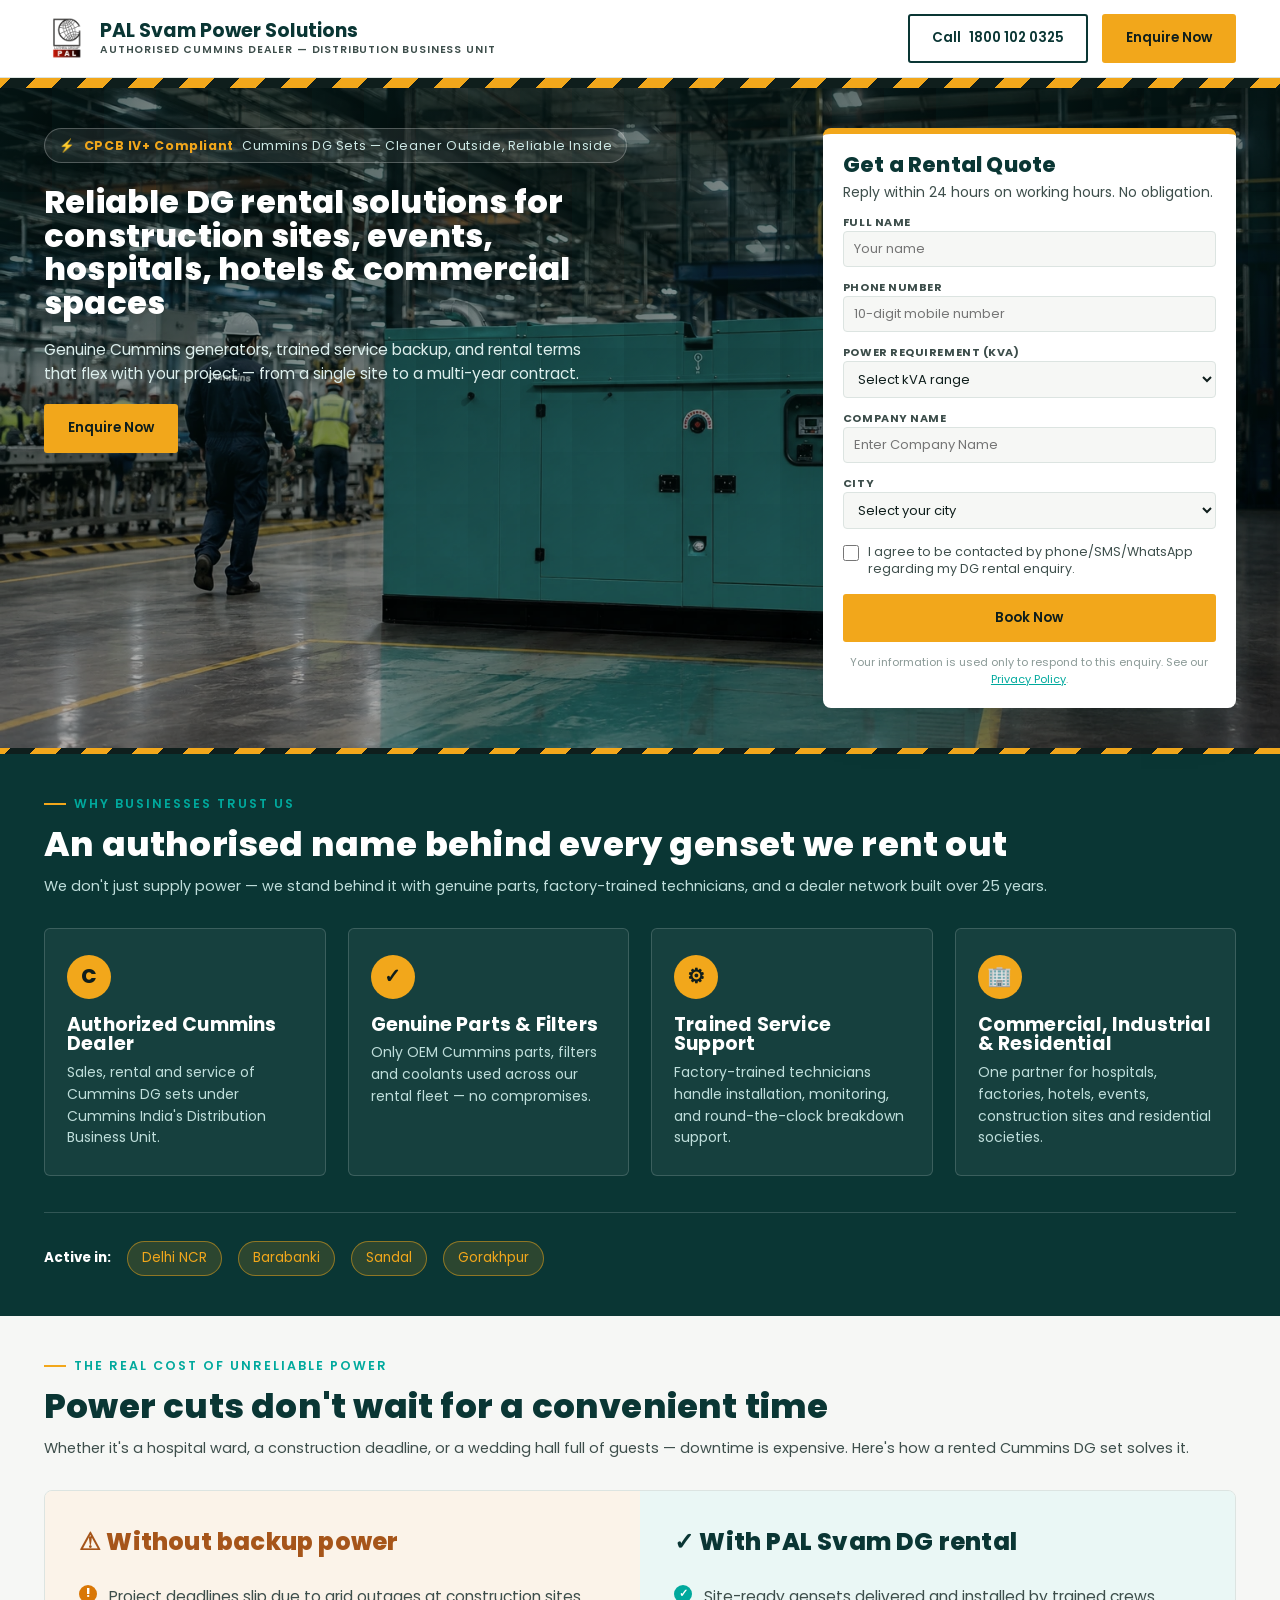
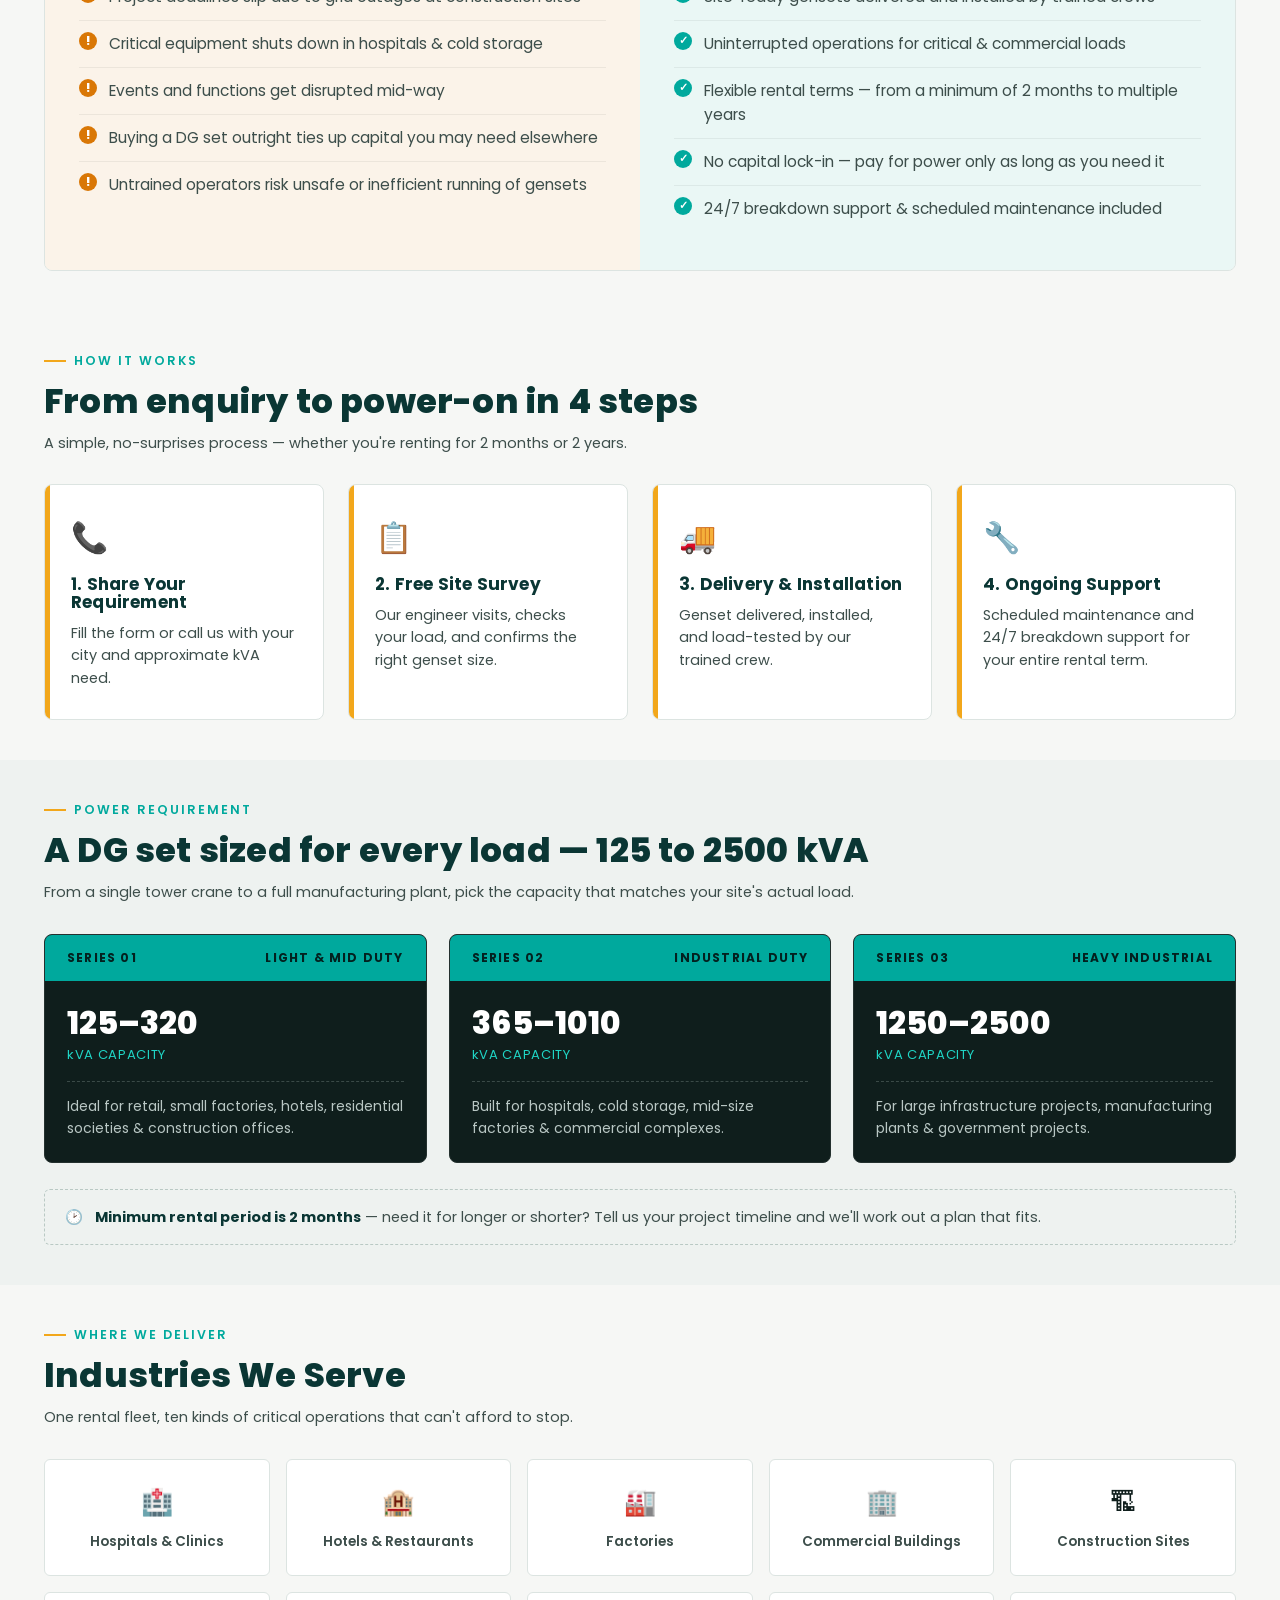
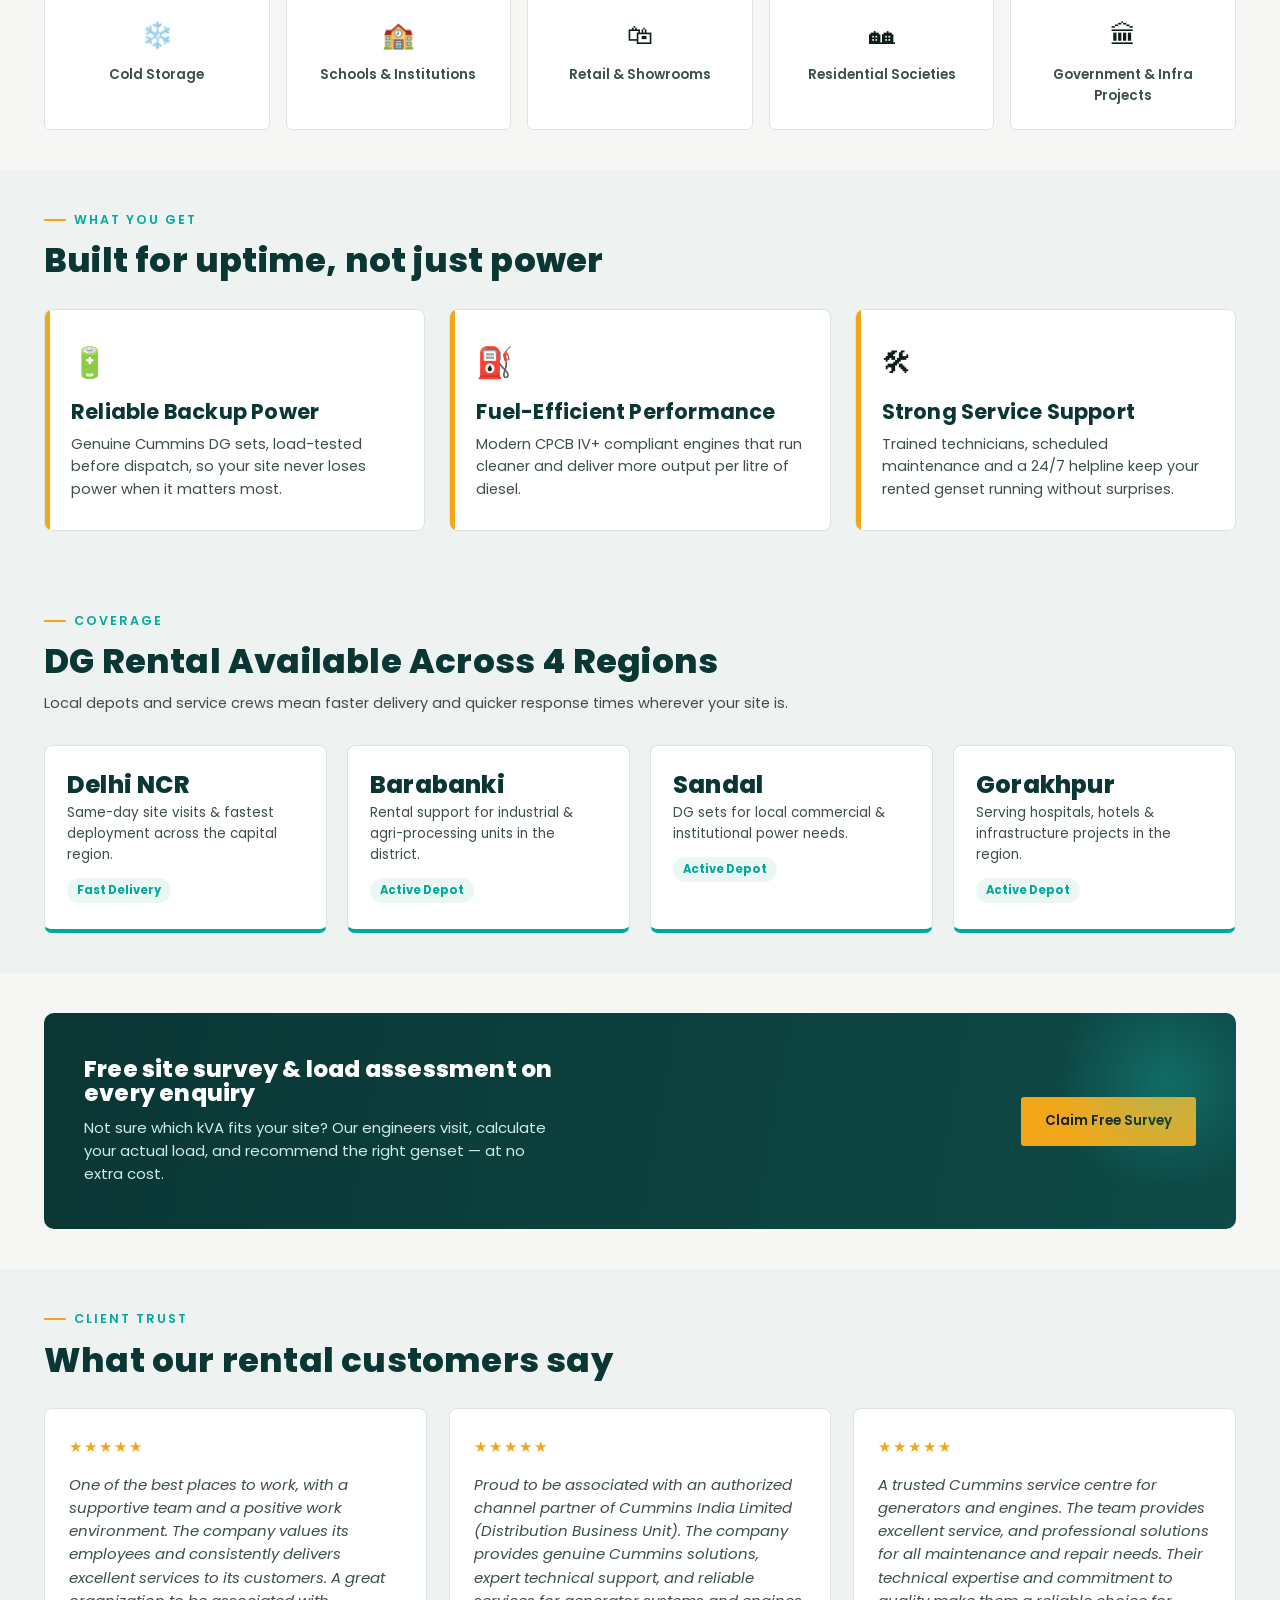
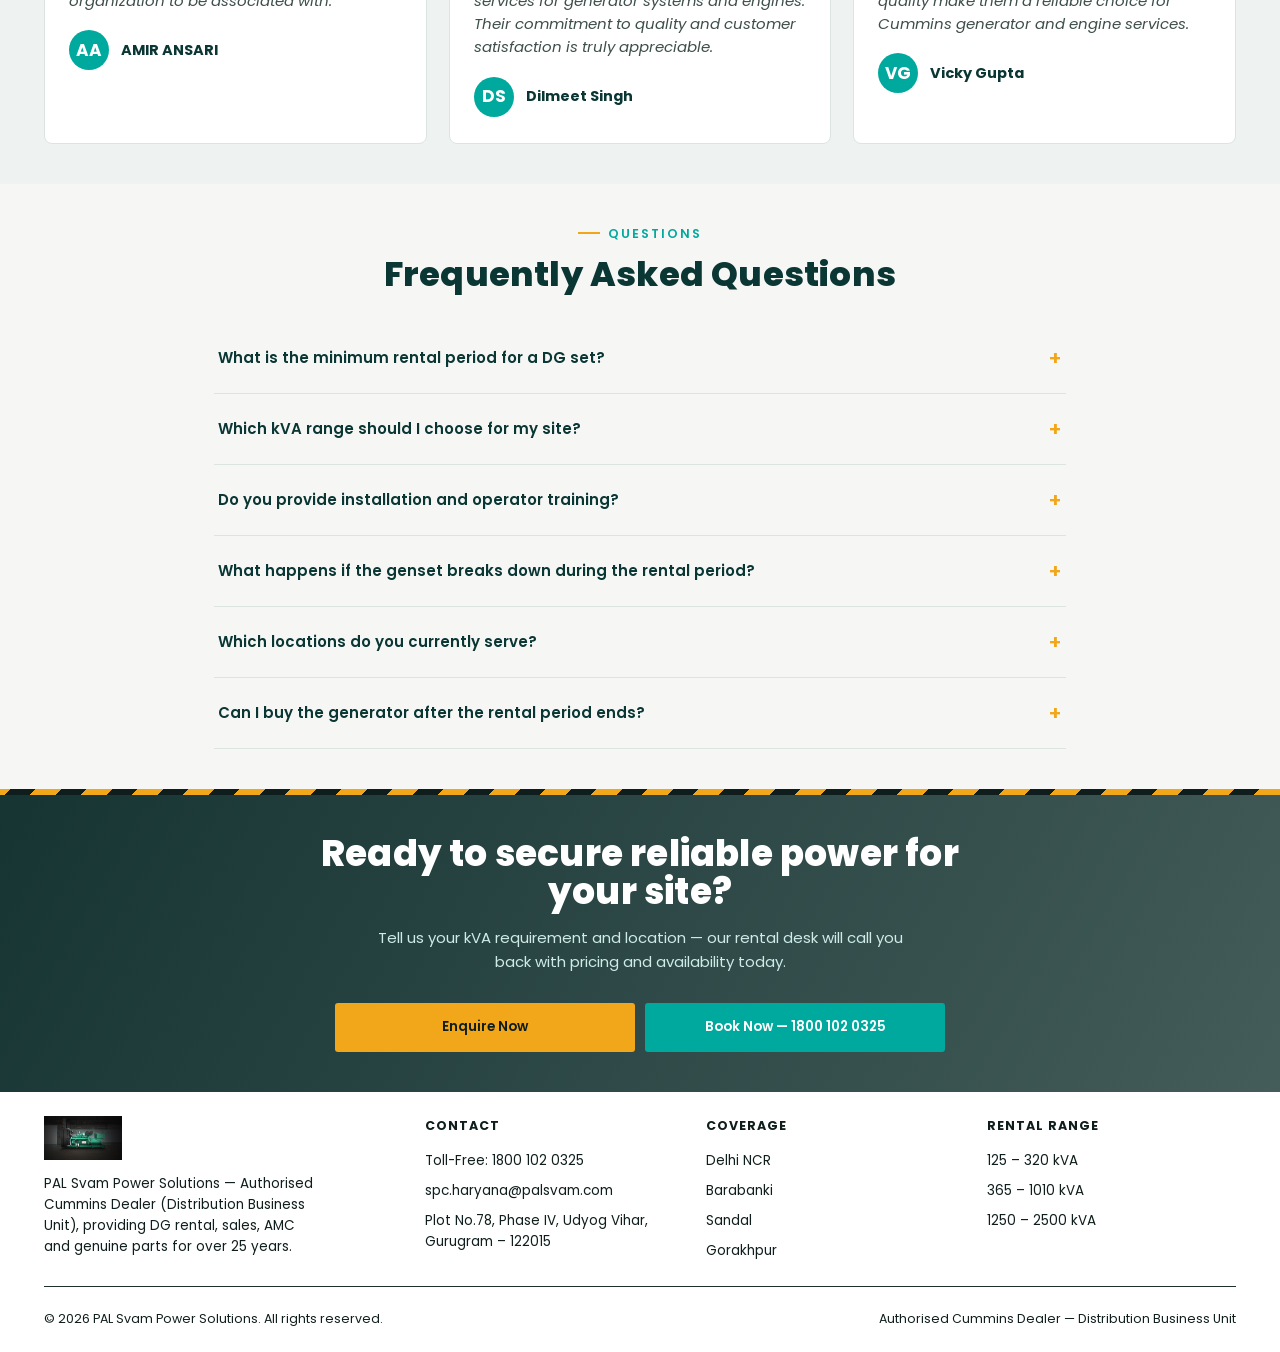
==== index.html @ 4ca5574b "rename html file" ====
<!doctype html>
<html lang="en">
  <head>
    <meta charset="UTF-8" />
    <meta
      name="viewport"
      content="width=device-width, initial-scale=1.0, user-scalable=1"
    />
    <title>
      DG Rental Solutions | PAL Svam Power Solutions — Cummins Authorised Dealer
    </title>
    <meta
      name="description"
      content="Reliable DG rental solutions for construction sites, events, hospitals, hotels & commercial spaces. 125 kVA to 2500 kVA. Delhi NCR, Barabanki, Sandal, Gorakhpur."
    />
    <meta name="theme-color" content="#0A3634" />

    <!-- Open Graph / Facebook Ads preview tags -->
    <meta property="og:type" content="website" />
    <meta
      property="og:title"
      content="DG Rental Solutions | PAL Svam Power Solutions — Cummins Authorised Dealer"
    />
    <meta
      property="og:description"
      content="Reliable DG rental for construction sites, events, hospitals, hotels & commercial spaces. 125–2500 kVA. Delhi NCR, Barabanki, Sandal, Gorakhpur."
    />
    <meta property="og:image" content="assets/genset-hero.jpg" />
    <meta name="twitter:card" content="summary_large_image" />

    <link rel="preconnect" href="https://fonts.googleapis.com" />
    <link rel="preconnect" href="https://fonts.gstatic.com" crossorigin />
    <link
      href="https://fonts.googleapis.com/css2?family=Poppins:wght@400;500;600;700;800&display=swap"
      rel="stylesheet"
    />
    <link rel="stylesheet" href="./style.css" />
  </head>
  <body>
    <!-- <div class="topbar">
  <div class="wrap">
    <span>📞 North India Toll-Free: <a class="tel" href="tel:18001020325">1800 102 0325</a></span>
    <span class="locs">Serving Delhi NCR · Barabanki · Sandal · Gorakhpur</span>
  </div>
</div> -->

    <header>
      <div class="wrap">
        <div class="brand">
          <img src="./pal-logo.png" alt="PAL Svam Power Solutions logo" />
          <div class="name">
            PAL Svam Power Solutions
            <span>AUTHORISED CUMMINS DEALER — DISTRIBUTION BUSINESS UNIT</span>
          </div>
        </div>
        <div class="header-cta">
          <a href="tel:18001020325" class="btn btn-outline-dark"
            ><span class="full">Call</span> 1800 102 0325</a
          >
          <a href="#lead-form" class="btn btn-amber">Enquire Now</a>
        </div>
      </div>
    </header>

    <div class="hazard"></div>

    <!-- HERO -->

    <section class="hero" style="position: relative; isolation: isolate">
      <div style="position: absolute; inset: 0; z-index: -2; overflow: hidden">
        <picture>
          <source media="(max-width: 768px)" srcset="./mobile-img.jpeg" />
          <img
            class="hero-bg"
            src="./main-banner-desktop.webp"
            alt="Cummins DG Set Banner"
            loading="eager"
            fetchpriority="high"
          />
        </picture>
      </div>

      <div class="wrap hero-grid">
        <div>
          <div class="hero-badge">
            ⚡ <b>CPCB IV+ Compliant</b> Cummins DG Sets — Cleaner Outside,
            Reliable Inside
          </div>
          <h1>
            Reliable DG rental solutions for construction sites, events,
            hospitals, hotels &amp; commercial spaces
          </h1>
          <p class="sub">
            Genuine Cummins generators, trained service backup, and rental terms
            that flex with your project — from a single site to a multi-year
            contract.
          </p>
          <div class="cta-row">
            <a href="#lead-form" class="btn btn-amber">Enquire Now</a>
            <!-- <a href="tel:18001020325" class="btn btn-teal">Book Now — Call Us</a> -->
          </div>
          <!-- <div class="hero-stats">
        <div class="stat"><div class="num">25+</div><div class="lbl">YEARS IN POWER GEN</div></div>
        <div class="stat"><div class="num">125–2500</div><div class="lbl">KVA RANGE AVAILABLE</div></div>
        <div class="stat"><div class="num">24/7</div><div class="lbl">SERVICE SUPPORT</div></div>
        <div class="stat"><div class="num">4</div><div class="lbl">REGIONS COVERED</div></div>
      </div> -->
        </div>

        <div class="lead-card" id="lead-form">
          <h3>Get a Rental Quote</h3>
          <p class="tag">
            Reply within 24 hours on working hours. No obligation.
          </p>
          <form id="dgLeadForm">
            <div class="field">
              <label for="fname">Full Name</label>
              <input
                id="fname"
                name="name"
                type="text"
                placeholder="Your name"
                required
              />
            </div>
            <div class="field">
              <label for="fphone">Phone Number</label>
              <input
                id="fphone"
                name="phone"
                type="tel"
                placeholder="10-digit mobile number"
                pattern="[0-9]{10}"
                required
              />
            </div>
            <div class="field">
              <label for="fkva">Power Requirement (kVA)</label>
              <select id="fkva" name="kva" required>
                <option value="" disabled selected>Select kVA range</option>
                <option>125 – 320 kVA</option>
                <option>365 – 1010 kVA</option>
                <option>1250 – 2500 kVA</option>
                <option>Not sure — need advice</option>
              </select>
            </div>
            <div class="field">
              <label for="cname">Company Name</label>
              <input
                id="cname"
                name="phone"
                type="tel"
                placeholder="Enter Company Name"
                required
              />
            </div>
            <div class="field">
              <label for="fcity">City</label>
              <select id="fcity" name="city" required>
                <option value="" disabled selected>Select your city</option>
                <option>Delhi NCR</option>
                <option>Barabanki</option>
                <option>Sandal</option>
                <option>Gorakhpur</option>
                <option>Other</option>
              </select>
            </div>
            <label class="consent">
              <input type="checkbox" required />
              <span
                >I agree to be contacted by phone/SMS/WhatsApp regarding my DG
                rental enquiry.</span
              >
            </label>
            <button type="submit" class="btn btn-amber btn-block">
              Book Now
            </button>
            <p class="fineprint">
              Your information is used only to respond to this enquiry. See our
              <a
                href="#"
                style="color: var(--teal-brand); text-decoration: underline"
                >Privacy Policy</a
              >.
            </p>
          </form>
          <div class="form-success" id="formSuccess">
            <div class="tick">✓</div>
            <h4 style="font-size: 20px">Thank you!</h4>
            <p
              style="color: var(--ink-soft); margin-top: 8px; font-size: 14.5px"
            >
              Our rental desk will call you shortly to confirm availability and
              pricing.
            </p>
          </div>
        </div>
      </div>
    </section>

    <div class="hazard thin"></div>

    <!-- AUTHORITY -->
    <section class="authority">
      <div class="wrap">
        <div class="section-head">
          <div class="eyebrow">Why Businesses Trust Us</div>
          <h2>An authorised name behind every genset we rent out</h2>
          <p>
            We don't just supply power — we stand behind it with genuine parts,
            factory-trained technicians, and a dealer network built over 25
            years.
          </p>
        </div>
        <div class="auth-grid">
          <div class="auth-card">
            <div class="ic">C</div>
            <h4>Authorized Cummins Dealer</h4>
            <p>
              Sales, rental and service of Cummins DG sets under Cummins India's
              Distribution Business Unit.
            </p>
          </div>
          <div class="auth-card">
            <div class="ic">✓</div>
            <h4>Genuine Parts &amp; Filters</h4>
            <p>
              Only OEM Cummins parts, filters and coolants used across our
              rental fleet — no compromises.
            </p>
          </div>
          <div class="auth-card">
            <div class="ic">⚙</div>
            <h4>Trained Service Support</h4>
            <p>
              Factory-trained technicians handle installation, monitoring, and
              round-the-clock breakdown support.
            </p>
          </div>
          <div class="auth-card">
            <div class="ic">🏢</div>
            <h4>Commercial, Industrial &amp; Residential</h4>
            <p>
              One partner for hospitals, factories, hotels, events, construction
              sites and residential societies.
            </p>
          </div>
        </div>
        <div class="auth-locs">
          <span style="color: #fff; font-weight: 700">Active in:</span>
          <span class="pin">Delhi NCR</span>
          <span class="pin">Barabanki</span>
          <span class="pin">Sandal</span>
          <span class="pin">Gorakhpur</span>
        </div>
      </div>
    </section>

    <!-- PROBLEM / SOLUTION -->
    <section>
      <div class="wrap">
        <div class="section-head">
          <div class="eyebrow">The Real Cost of Unreliable Power</div>
          <h2>Power cuts don't wait for a convenient time</h2>
          <p>
            Whether it's a hospital ward, a construction deadline, or a wedding
            hall full of guests — downtime is expensive. Here's how a rented
            Cummins DG set solves it.
          </p>
        </div>
        <div class="ps-grid">
          <div class="ps-col problem">
            <h3>⚠ Without backup power</h3>
            <ul class="ps-list">
              <li>
                Project deadlines slip due to grid outages at construction sites
              </li>
              <li>
                Critical equipment shuts down in hospitals &amp; cold storage
              </li>
              <li>Events and functions get disrupted mid-way</li>
              <li>
                Buying a DG set outright ties up capital you may need elsewhere
              </li>
              <li>
                Untrained operators risk unsafe or inefficient running of
                gensets
              </li>
            </ul>
          </div>
          <div class="ps-col solution">
            <h3>✓ With PAL Svam DG rental</h3>
            <ul class="ps-list">
              <li>
                Site-ready gensets delivered and installed by trained crews
              </li>
              <li>
                Uninterrupted operations for critical &amp; commercial loads
              </li>
              <li>
                Flexible rental terms — from a minimum of 2 months to multiple
                years
              </li>
              <li>
                No capital lock-in — pay for power only as long as you need it
              </li>
              <li>
                24/7 breakdown support &amp; scheduled maintenance included
              </li>
            </ul>
          </div>
        </div>
      </div>
    </section>

    <!-- HOW IT WORKS -->
    <section>
      <div class="wrap">
        <div class="section-head">
          <div class="eyebrow">How It Works</div>
          <h2>From enquiry to power-on in 4 steps</h2>
          <p>
            A simple, no-surprises process — whether you're renting for 2 months
            or 2 years.
          </p>
        </div>
        <div class="hl-grid hl-grid-4">
          <div class="hl-card">
            <div class="ic">📞</div>
            <h4 style="font-size: 17px">1. Share Your Requirement</h4>
            <p>
              Fill the form or call us with your city and approximate kVA need.
            </p>
          </div>
          <div class="hl-card">
            <div class="ic">📋</div>
            <h4 style="font-size: 17px">2. Free Site Survey</h4>
            <p>
              Our engineer visits, checks your load, and confirms the right
              genset size.
            </p>
          </div>
          <div class="hl-card">
            <div class="ic">🚚</div>
            <h4 style="font-size: 17px">3. Delivery &amp; Installation</h4>
            <p>
              Genset delivered, installed, and load-tested by our trained crew.
            </p>
          </div>
          <div class="hl-card">
            <div class="ic">🔧</div>
            <h4 style="font-size: 17px">4. Ongoing Support</h4>
            <p>
              Scheduled maintenance and 24/7 breakdown support for your entire
              rental term.
            </p>
          </div>
        </div>
      </div>
    </section>

    <!-- KVA RANGE -->
    <section style="background: var(--paper-2)">
      <div class="wrap">
        <div class="section-head">
          <div class="eyebrow">Power Requirement</div>
          <h2>A DG set sized for every load — 125 to 2500 kVA</h2>
          <p>
            From a single tower crane to a full manufacturing plant, pick the
            capacity that matches your site's actual load.
          </p>
        </div>
        <div class="kva-grid">
          <div class="plate">
            <div class="plate-head">
              <span>Series 01</span><span>Light &amp; Mid Duty</span>
            </div>
            <div class="plate-body">
              <div class="range">125–320</div>
              <div class="unit">kVA CAPACITY</div>
              <div class="use">
                Ideal for retail, small factories, hotels, residential societies
                &amp; construction offices.
              </div>
            </div>
          </div>
          <div class="plate">
            <div class="plate-head">
              <span>Series 02</span><span>Industrial Duty</span>
            </div>
            <div class="plate-body">
              <div class="range">365–1010</div>
              <div class="unit">kVA CAPACITY</div>
              <div class="use">
                Built for hospitals, cold storage, mid-size factories &amp;
                commercial complexes.
              </div>
            </div>
          </div>
          <div class="plate">
            <div class="plate-head">
              <span>Series 03</span><span>Heavy Industrial</span>
            </div>
            <div class="plate-body">
              <div class="range">1250–2500</div>
              <div class="unit">kVA CAPACITY</div>
              <div class="use">
                For large infrastructure projects, manufacturing plants &amp;
                government projects.
              </div>
            </div>
          </div>
        </div>
        <div class="kva-note">
          🕑
          <span
            ><b>Minimum rental period is 2 months</b> — need it for longer or
            shorter? Tell us your project timeline and we'll work out a plan
            that fits.</span
          >
        </div>
      </div>
    </section>

    <!-- INDUSTRIES -->
    <section>
      <div class="wrap">
        <div class="section-head">
          <div class="eyebrow">Where We Deliver</div>
          <h2>Industries We Serve</h2>
          <p>
            One rental fleet, ten kinds of critical operations that can't afford
            to stop.
          </p>
        </div>
        <div class="ind-grid">
          <div class="ind-card">
            <div class="ic">🏥</div>
            <span>Hospitals &amp; Clinics</span>
          </div>
          <div class="ind-card">
            <div class="ic">🏨</div>
            <span>Hotels &amp; Restaurants</span>
          </div>
          <div class="ind-card">
            <div class="ic">🏭</div>
            <span>Factories</span>
          </div>
          <div class="ind-card">
            <div class="ic">🏢</div>
            <span>Commercial Buildings</span>
          </div>
          <div class="ind-card">
            <div class="ic">🏗</div>
            <span>Construction Sites</span>
          </div>
          <div class="ind-card">
            <div class="ic">❄️</div>
            <span>Cold Storage</span>
          </div>
          <div class="ind-card">
            <div class="ic">🏫</div>
            <span>Schools &amp; Institutions</span>
          </div>
          <div class="ind-card">
            <div class="ic">🛍</div>
            <span>Retail &amp; Showrooms</span>
          </div>
          <div class="ind-card">
            <div class="ic">🏘</div>
            <span>Residential Societies</span>
          </div>
          <div class="ind-card">
            <div class="ic">🏛</div>
            <span>Government &amp; Infra Projects</span>
          </div>
        </div>
      </div>
    </section>

    <!-- HIGHLIGHTS -->
    <section style="background: var(--paper-2)">
      <div class="wrap">
        <div class="section-head">
          <div class="eyebrow">What You Get</div>
          <h2>Built for uptime, not just power</h2>
        </div>
        <div class="hl-grid">
          <div class="hl-card">
            <div class="ic">🔋</div>
            <h4>Reliable Backup Power</h4>
            <p>
              Genuine Cummins DG sets, load-tested before dispatch, so your site
              never loses power when it matters most.
            </p>
          </div>
          <div class="hl-card">
            <div class="ic">⛽</div>
            <h4>Fuel-Efficient Performance</h4>
            <p>
              Modern CPCB IV+ compliant engines that run cleaner and deliver
              more output per litre of diesel.
            </p>
          </div>
          <div class="hl-card">
            <div class="ic">🛠</div>
            <h4>Strong Service Support</h4>
            <p>
              Trained technicians, scheduled maintenance and a 24/7 helpline
              keep your rented genset running without surprises.
            </p>
          </div>
        </div>
      </div>
    </section>

    <!-- LOCATIONS -->
    <section class="locations">
      <div class="wrap">
        <div class="section-head">
          <div class="eyebrow">Coverage</div>
          <h2>DG Rental Available Across 4 Regions</h2>
          <p>
            Local depots and service crews mean faster delivery and quicker
            response times wherever your site is.
          </p>
        </div>
        <div class="loc-grid">
          <div class="loc-card">
            <h4>Delhi NCR</h4>
            <p>
              Same-day site visits &amp; fastest deployment across the capital
              region.
            </p>
            <span class="badge">Fast Delivery</span>
          </div>
          <div class="loc-card">
            <h4>Barabanki</h4>
            <p>
              Rental support for industrial &amp; agri-processing units in the
              district.
            </p>
            <span class="badge">Active Depot</span>
          </div>
          <div class="loc-card">
            <h4>Sandal</h4>
            <p>DG sets for local commercial &amp; institutional power needs.</p>
            <span class="badge">Active Depot</span>
          </div>
          <div class="loc-card">
            <h4>Gorakhpur</h4>
            <p>
              Serving hospitals, hotels &amp; infrastructure projects in the
              region.
            </p>
            <span class="badge">Active Depot</span>
          </div>
        </div>
      </div>
    </section>

    <!-- OFFER -->
    <section>
      <div class="wrap">
        <div class="offer">
          <div>
            <h3>Free site survey &amp; load assessment on every enquiry</h3>
            <p>
              Not sure which kVA fits your site? Our engineers visit, calculate
              your actual load, and recommend the right genset — at no extra
              cost.
            </p>
          </div>
          <a href="#lead-form" class="btn btn-amber">Claim Free Survey</a>
        </div>
      </div>
    </section>

    <!-- TESTIMONIALS -->
    <section style="background: var(--paper-2)">
      <div class="wrap">
        <div class="section-head">
          <div class="eyebrow">Client Trust</div>
          <h2>What our rental customers say</h2>
        </div>
        <div class="test-grid">
          <div class="test-card">
            <div class="stars">★★★★★</div>
            <p class="quote">
              One of the best places to work, with a supportive team and a
              positive work environment. The company values its employees and
              consistently delivers excellent services to its customers. A great
              organization to be associated with.
            </p>
            <div class="who">
              <div class="avatar">AA</div>
              <div><b>AMIR ANSARI</b></div>
            </div>
          </div>
          <div class="test-card">
            <div class="stars">★★★★★</div>
            <p class="quote">
              Proud to be associated with an authorized channel partner of
              Cummins India Limited (Distribution Business Unit). The company
              provides genuine Cummins solutions, expert technical support, and
              reliable services for generator systems and engines. Their
              commitment to quality and customer satisfaction is truly
              appreciable.
            </p>
            <div class="who">
              <div class="avatar">DS</div>
              <div><b>Dilmeet Singh</b></div>
            </div>
          </div>
          <div class="test-card">
            <div class="stars">★★★★★</div>
            <p class="quote">
              A trusted Cummins service centre for generators and engines. The
              team provides excellent service, and professional solutions for
              all maintenance and repair needs. Their technical expertise and
              commitment to quality make them a reliable choice for Cummins
              generator and engine services.
            </p>
            <div class="who">
              <div class="avatar">VG</div>
              <div><b>Vicky Gupta</b></div>
            </div>
          </div>
        </div>
      </div>
    </section>

    <!-- FAQ -->
    <section>
      <div class="wrap" style="max-width: 900px">
        <div class="section-head center">
          <div class="eyebrow" style="justify-content: center">Questions</div>
          <h2>Frequently Asked Questions</h2>
        </div>
        <div id="faqList">
          <div class="faq-item">
            <button class="faq-q">
              What is the minimum rental period for a DG set?
              <span class="plus">+</span>
            </button>
            <div class="faq-a">
              <p>
                We rent out DG sets for a minimum of 2 months. There is no fixed
                maximum — you can extend the rental for as many days, months, or
                years as your project requires.
              </p>
            </div>
          </div>
          <div class="faq-item">
            <button class="faq-q">
              Which kVA range should I choose for my site?
              <span class="plus">+</span>
            </button>
            <div class="faq-a">
              <p>
                It depends on your connected load. Our engineers offer a free
                site survey and load assessment to recommend the right capacity
                from our 125–320, 365–1010, or 1250–2500 kVA ranges.
              </p>
            </div>
          </div>
          <div class="faq-item">
            <button class="faq-q">
              Do you provide installation and operator training?
              <span class="plus">+</span>
            </button>
            <div class="faq-a">
              <p>
                Yes. Our team handles on-site installation and briefs your staff
                on safe, efficient operation so there's no disruption to your
                daily work.
              </p>
            </div>
          </div>
          <div class="faq-item">
            <button class="faq-q">
              What happens if the genset breaks down during the rental period?
              <span class="plus">+</span>
            </button>
            <div class="faq-a">
              <p>
                Our 24/7 service support team responds to breakdowns quickly,
                and as an authorised Cummins dealer we use only genuine parts
                for any repair carried out on-site.
              </p>
            </div>
          </div>
          <div class="faq-item">
            <button class="faq-q">
              Which locations do you currently serve?
              <span class="plus">+</span>
            </button>
            <div class="faq-a">
              <p>
                We currently offer DG rental services across Delhi NCR,
                Barabanki, Sandal, and Gorakhpur, with local depots for faster
                delivery and service response.
              </p>
            </div>
          </div>
          <div class="faq-item">
            <button class="faq-q">
              Can I buy the generator after the rental period ends?
              <span class="plus">+</span>
            </button>
            <div class="faq-a">
              <p>
                Yes, customers have the option to purchase the rented genset at
                the end of the term, or move to a new unit if your power
                requirement has changed.
              </p>
            </div>
          </div>
        </div>
      </div>
    </section>

    <!-- FINAL CTA -->
    <div class="hazard thin"></div>
    <section class="final-cta">
      <div class="wrap">
        <h2>Ready to secure reliable power for your site?</h2>
        <p>
          Tell us your kVA requirement and location — our rental desk will call
          you back with pricing and availability today.
        </p>
        <div class="cta-row">
          <a href="#lead-form" class="btn btn-amber">Enquire Now</a>
          <a href="tel:18001020325" class="btn btn-teal"
            >Book Now — 1800 102 0325</a
          >
        </div>
      </div>
    </section>

    <footer>
      <div class="wrap">
        <div class="foot-grid">
          <div>
            <div class="brand">
              <img
                src="[data-uri]"
                alt="Cummins High-Power Genset Industrial View"
                loading="lazy"
              />
            </div>

            <p style="max-width: 280px">
              PAL Svam Power Solutions — Authorised Cummins Dealer (Distribution
              Business Unit), providing DG rental, sales, AMC and genuine parts
              for over 25 years.
            </p>
          </div>
          <div>
            <h5>Contact</h5>
            <ul>
              <li>
                Toll-Free:
                <a href="tel:18001020325" style="text-decoration: none"
                  >1800 102 0325</a
                >
              </li>
              <li>spc.haryana@palsvam.com</li>
              <li>Plot No.78, Phase IV, Udyog Vihar, Gurugram – 122015</li>
            </ul>
          </div>
          <div>
            <h5>Coverage</h5>
            <ul>
              <li>Delhi NCR</li>
              <li>Barabanki</li>
              <li>Sandal</li>
              <li>Gorakhpur</li>
            </ul>
          </div>
          <div>
            <h5>Rental Range</h5>
            <ul>
              <li>125 – 320 kVA</li>
              <li>365 – 1010 kVA</li>
              <li>1250 – 2500 kVA</li>
            </ul>
          </div>
        </div>
        <div class="bottom">
          <span>© 2026 PAL Svam Power Solutions. All rights reserved.</span>
          <span>Authorised Cummins Dealer — Distribution Business Unit</span>
        </div>
      </div>
    </footer>

    <div class="mobile-cta-bar">
      <a href="tel:18001020325" class="call">📞 Call Now</a>
      <a href="#lead-form" class="quote">Get Free Quote</a>
    </div>

    <script>
      // FAQ accordion
      document.querySelectorAll(".faq-item").forEach(function (item) {
        var q = item.querySelector(".faq-q");
        var a = item.querySelector(".faq-a");
        q.addEventListener("click", function () {
          var isOpen = item.classList.contains("open");
          document
            .querySelectorAll(".faq-item.open")
            .forEach(function (openItem) {
              if (openItem !== item) {
                openItem.classList.remove("open");
                openItem.querySelector(".faq-a").style.maxHeight = null;
              }
            });
          if (isOpen) {
            item.classList.remove("open");
            a.style.maxHeight = null;
          } else {
            item.classList.add("open");
            a.style.maxHeight = a.scrollHeight + "px";
          }
        });
      });

      // Lead form submit (no backend — demo confirmation)
      var form = document.getElementById("dgLeadForm");
      form.addEventListener("submit", function (e) {
        e.preventDefault();
        form.style.display = "none";
        document.getElementById("formSuccess").style.display = "block";
      });
    </script>
  </body>
</html>
---- style.css ----
:root {
    --teal-deep: #0A3634;
    --teal-deep-2: #082826;
    --teal-brand: #00A99D;
    --teal-bright: #1FD6C6;
    --amber: #F2A71B;
    --amber-dark: #C97F0B;
    --ink: #0F1E1C;
    --ink-soft: #3D4E4B;
    --paper: #F6F7F5;
    --paper-2: #EEF2F0;
    --steel: #DCE4E1;
    --white: #FFFFFF;
    --shadow: 0 20px 50px -20px rgba(10, 54, 52, 0.35);
}

* {
    box-sizing: border-box;
    margin: 0;
    padding: 0;
}

html {
    scroll-behavior: smooth;
}

body {
    font-family: 'Poppins', sans-serif;
    color: var(--ink);
    background: var(--paper);
    line-height: 1.55;
    font-size: 15px;
    -webkit-font-smoothing: antialiased;
}

img {
    max-width: 100%;
    display: block;
}

a {
    color: inherit;
}

h1,
h2,
h3,
h4 {
    font-family: 'Poppins', sans-serif;
    font-weight: 800;
    letter-spacing: 0.2px;
    line-height: 1.05;
    color: var(--teal-deep);
}

.mono {
    font-family: 'Poppins', sans-serif;
    letter-spacing: 0.03em;
}

.wrap {
    max-width: 1240px;
    margin: 0 auto;
    padding: 0 24px;
}

.eyebrow {
    font-family: 'Poppins', sans-serif;
    text-transform: uppercase;
    font-size: 12.5px;
    letter-spacing: 0.16em;
    color: var(--teal-brand);
    font-weight: 600;
    display: flex;
    align-items: center;
    gap: 8px;
    margin-bottom: 14px;
}

.eyebrow::before {
    content: "";
    width: 22px;
    height: 2px;
    background: var(--amber);
    display: inline-block;
}

/* ---------- Hazard stripe divider (signature element) ---------- */
.hazard {
    height: 10px;
    background: repeating-linear-gradient(-45deg, var(--amber) 0 18px, var(--ink) 18px 36px);
    background-size: 51px 10px;
    width: 100%;
}

.hazard.thin {
    height: 6px;
}

/* ---------- Top utility bar ---------- */
.topbar {
    background: var(--teal-deep-2);
    color: #CFEBE8;
    font-family: 'Poppins', sans-serif;
    font-size: 12.5px;
}

.topbar .wrap {
    display: flex;
    justify-content: space-between;
    align-items: center;
    padding: 8px 24px;
    gap: 12px;
    flex-wrap: wrap;
}

.topbar a.tel {
    color: var(--amber);
    font-weight: 600;
    text-decoration: none;
}

.topbar .locs {
    opacity: 0.8;
    display: none;
}

@media(min-width:720px) {
    .topbar .locs {
        display: inline;
    }
}

/* ---------- Header ---------- */
header {
    background: var(--white);
    border-bottom: 1px solid var(--steel);
    position: sticky;
    top: 0;
    z-index: 50;
}

header .wrap {
    display: flex;
    align-items: center;
    justify-content: space-between;
    padding: 14px 24px;
}

.brand {
    display: flex;
    align-items: center;
    gap: 12px;
}

.brand img {
    height: 44px;
    width: auto;
}

.brand .name {
    font-family: 'Poppins', sans-serif;
    font-weight: 700;
    font-size: 19px;
    color: var(--teal-deep);
    line-height: 1.1;
}

.brand .name span {
    display: block;
    font-family: 'Poppins', sans-serif;
    font-size: 10.5px;
    font-weight: 600;
    color: var(--ink-soft);
    letter-spacing: 0.08em;
    margin-top: 2px;
}

.header-cta {
    display: flex;
    align-items: center;
    gap: 14px;
}

.btn {
    display: inline-flex;
    align-items: center;
    justify-content: center;
    gap: 8px;
    font-family: 'Poppins', sans-serif;
    font-weight: 600;
    font-size: 13.5px;
    padding: 12px 22px;
    border-radius: 3px;
    border: 2px solid transparent;
    cursor: pointer;
    text-decoration: none;
    transition: transform .15s ease, box-shadow .15s ease, background .15s ease;
    white-space: nowrap;
}

.btn-amber {
    background: var(--amber);
    color: var(--ink);
}

.btn-amber:hover {
    background: var(--amber-dark);
    transform: translateY(-2px);
}

.btn-outline-dark {
    background: transparent;
    border-color: var(--teal-deep);
    color: var(--teal-deep);
}

.btn-outline-dark:hover {
    background: var(--teal-deep);
    color: #fff;
}

.btn-teal {
    background: var(--teal-brand);
    color: #fff;
}

.btn-teal:hover {
    background: var(--teal-deep);
    transform: translateY(-2px);
}

.btn-block {
    width: 100%;
}

@media(max-width:640px) {
    .header-cta .btn span.full {
        display: none;
    }
}

/* ---------- Hero ---------- */
.hero {
    color: #fff;
    padding: 40px 0px;
}

.hero::before {
    content: "";
    position: absolute;
    inset: 0;
    background: linear-gradient(120deg, rgba(8, 40, 38, 0.94) 0%, rgba(8, 40, 38, 0.82) 42%, rgba(8, 40, 38, 0.55) 100%), url('assets/genset-hero.jpg') right center / cover no-repeat;
    background-size: 52px 52px;
    mask-image: linear-gradient(to bottom, #000 20%, transparent 90%);
    opacity: 0.55;
    z-index: -1;
}
*, *::before, *::after {
    box-sizing: border-box;
    margin: 0;
    padding: 0;
}

.hero-grid {
    display: grid;
    grid-template-columns: 1.15fr 0.65fr;
    gap: 48px;
    align-items: start;
}

@media(max-width:960px) {
    .hero-grid {
        grid-template-columns: 1fr;
        gap: 10px;
    }
}

.hero-badge {
    display: inline-flex;
    align-items: center;
    gap: 8px;
    background: rgba(255, 255, 255, 0.08);
    border: 1px solid rgba(255, 255, 255, 0.25);
    padding: 7px 14px;
    border-radius: 30px;
    font-size: 12.5px;
    font-family: 'Poppins', sans-serif;
    letter-spacing: 0.05em;
    margin-bottom: 22px;
    color: #CFEBE8;
}

.hero-badge b {
    color: var(--amber);
}

.hero h1 {
    font-size: clamp(28px, 3.8vw, 32px);
    color: #fff;
    max-width: 600px;
}

.hero h1 em {
    font-style: normal;
    color: var(--teal-bright);
}

.hero p.sub {
    margin: 18px 0px;
    font-size: 15.5px;
    max-width: 540px;
    color: #DCEEEC;
    font-weight: 400;
}


.hero-stats {
    display: flex;
    gap: 0;
    margin-top: 46px;
    flex-wrap: wrap;
    border-top: 1px solid rgba(255, 255, 255, 0.18);
    padding-top: 26px;
}

.hero-stats .stat {
    padding-right: 34px;
    margin-right: 34px;
    border-right: 1px solid rgba(255, 255, 255, 0.18);
}

.hero-stats .stat:last-child {
    border-right: none;
}

@media(max-width:960px) {
    .hero {
        padding-top: 28px;
        padding-bottom: 36px;
    }

    .hero-badge {
        margin-bottom: 14px;
        font-size: 11.5px;
    }

    .hero p.sub {
        font-size: 16px;
        margin-top: 14px;
    }

    .hero .cta-row {
        margin-top: 20px;
    }

    .hero-stats {
        display: grid;
        grid-template-columns: repeat(2, 1fr);
        gap: 14px;
        margin-top: 24px;
        padding-top: 18px;
    }

    .hero-stats .stat {
        border-right: none;
        padding-right: 0;
        margin-right: 0;
        padding-bottom: 10px;
        border-bottom: 1px solid rgba(255, 255, 255, 0.18);
    }

    .hero-stats .num {
        font-size: 24px;
    }

    .lead-card {
        margin-top: 22px;
        padding:20px;
    }
}

.hero-stats .num {
    font-family: 'Poppins', sans-serif;
    font-weight: 800;
    font-size: 25px;
    color: var(--amber);
    line-height: 1;
}

.hero-stats .lbl {
    font-size: 12.5px;
    color: #BFDEDB;
    margin-top: 6px;
    font-family: 'Poppins', sans-serif;
    letter-spacing: 0.03em;
}

/* ---------- Lead form card ---------- */
.lead-card {
    background: #fff;
    color: var(--ink);
    border-radius: 8px;
    padding: 20px;
    box-shadow: var(--shadow);
    border-top: 6px solid var(--amber);
    position: relative;
}

.lead-card h3 {
    font-size: 21px;
    color: var(--teal-deep);
}

.lead-card .tag {
    font-size: 14px;
    color: var(--ink-soft);
    margin-top: 6px;
    margin-bottom: 10px;
}

.field {
    margin-bottom: 12px;
}

.field label {
    display: block;
    font-size: 11px;
    font-weight: 700;
    text-transform: uppercase;
    letter-spacing: 0.05em;
    color: var(--ink-soft);
}

.field input,
.field select {
    width: 100%;
    padding: 7px 10px;
    border: 1.5px solid var(--steel);
    border-radius: 4px;
    font-size: 13px;
    font-family: 'Poppins', sans-serif;
    color: var(--ink);
    background: var(--paper);
}

.field input:focus,
.field select:focus {
    outline: none;
    border-color: var(--teal-brand);
    background: #fff;
}

.lead-card .fineprint {
    font-size: 11px;
    color: #8b9a97;
    margin-top: 12px;
    text-align: center;
}
.hero-bg {
    filter: brightness(0.7) saturate(0.6);
    width: 100%;
    height: 100%;
    object-fit: cover;
    object-position: center 40%;
}
.consent {
    display: flex;
    align-items: flex-start;
    gap: 9px;
    font-size: 12.5px;
    color: var(--ink-soft);
    margin: 14px 0 16px;
    cursor: pointer;
    line-height: 1.4;
}

.consent input {
    width: 16px;
    height: 16px;
    flex-shrink: 0;
    margin-top: 2px;
    accent-color: var(--teal-brand);
}

/* ---------- Mobile sticky CTA bar (Google/Meta Ads conversion bar) ---------- */
.mobile-cta-bar {
    display: none;
    position: fixed;
    bottom: 0;
    left: 0;
    right: 0;
    z-index: 80;
    background: #fff;
    border-top: 1.5px solid var(--steel);
    box-shadow: 0 -8px 24px rgba(10, 54, 52, 0.15);
    padding: 10px 12px;
    gap: 10px;
}

.mobile-cta-bar a {
    flex: 1;
    text-align: center;
    padding: 13px 10px;
    border-radius: 6px;
    font-weight: 700;
    font-size: 14.5px;
    text-decoration: none;
    display: flex;
    align-items: center;
    justify-content: center;
    gap: 6px;
}

.mobile-cta-bar .call {
    background: var(--teal-deep);
    color: #fff;
}

.mobile-cta-bar .quote {
    background: var(--amber);
    color: var(--ink);
}

@media(max-width:780px) {
    .mobile-cta-bar {
        display: flex;
    }

    body {
        padding-bottom: 68px;
    }
}

.form-success {
    display: none;
    text-align: center;
    padding: 20px 6px;
}

.form-success .tick {
    width: 52px;
    height: 52px;
    border-radius: 50%;
    background: var(--teal-brand);
    color: #fff;
    display: flex;
    align-items: center;
    justify-content: center;
    margin: 0 auto 14px;
    font-size: 26px;
}

/* ---------- Generic section ---------- */
section {
    padding: 40px 0;
}

.section-head {
    max-width: 1240px;
    margin-bottom: 30px;
}

.section-head h2 {
    font-size: clamp(23px, 2.8vw, 34px);
}

.section-head p {
    margin-top: 12px;
    font-size: 14.5px;
    color: var(--ink-soft);
}

.center {
    text-align: center;
    margin-left: auto;
    margin-right: auto;
}

/* ---------- Authority ---------- */
.authority {
    background: var(--teal-deep);
    color: #fff;
}

.authority .section-head h2 {
    color: #fff;
}

.authority .section-head p {
    color: #BFDEDB;
}

.auth-grid {
    display: grid;
    grid-template-columns: repeat(4, 1fr);
    gap: 22px;
}

@media(max-width:900px) {
    .auth-grid {
        grid-template-columns: repeat(2, 1fr);
    }
}

@media(max-width:520px) {
    .auth-grid {
        grid-template-columns: 1fr;
    }
}

.auth-card {
    background: rgba(255, 255, 255, 0.05);
    border: 1px solid rgba(255, 255, 255, 0.16);
    padding: 26px 22px;
    border-radius: 6px;
}

.auth-card .ic {
    width: 44px;
    height: 44px;
    border-radius: 50%;
    background: var(--amber);
    color: var(--ink);
    display: flex;
    align-items: center;
    justify-content: center;
    font-weight: 800;
    font-family: 'Poppins', sans-serif;
    font-size: 20px;
    margin-bottom: 16px;
}

.auth-card h4 {
    color: #fff;
    font-size: 19px;
    font-family: 'Poppins', sans-serif;
    font-weight: 700;
}

.auth-card p {
    font-size: 14px;
    color: #BFDEDB;
    margin-top: 8px;
}

.auth-locs {
    margin-top: 36px;
    padding-top: 28px;
    border-top: 1px solid rgba(255, 255, 255, 0.16);
    display: flex;
    align-items: center;
    gap: 16px;
    flex-wrap: wrap;
    font-family: 'Poppins', sans-serif;
    font-size: 13.5px;
    color: #CFEBE8;
}

.auth-locs .pin {
    background: rgba(242, 167, 27, 0.15);
    border: 1px solid rgba(242, 167, 27, 0.5);
    color: var(--amber);
    padding: 6px 14px;
    border-radius: 20px;
}

/* ---------- Problem / Solution ---------- */
.ps-grid {
    display: grid;
    grid-template-columns: 1fr 1fr;
    gap: 0;
    border: 1.5px solid var(--steel);
    border-radius: 8px;
    overflow: hidden;
}

@media(max-width:800px) {
    .ps-grid {
        grid-template-columns: 1fr;
    }
}

.ps-col {
    padding: 38px 34px;
}

.ps-col.problem {
    background: #FBF3E9;
}

.ps-col.solution {
    background: #EAF7F5;
}

.ps-col h3 {
    font-size: 24px;
    display: flex;
    align-items: center;
    gap: 10px;
}

.ps-col.problem h3 {
    color: #A6551A;
}

.ps-col.solution h3 {
    color: var(--teal-deep);
}

.ps-list {
    margin-top: 20px;
    list-style: none;
}

.ps-list li {
    padding: 11px 0 11px 30px;
    position: relative;
    font-size: 15.5px;
    color: var(--ink-soft);
    border-top: 1px solid rgba(0, 0, 0, 0.06);
}

.ps-list li:first-child {
    border-top: none;
}

.ps-col.problem .ps-list li::before {
    content: "!";
    position: absolute;
    left: 0;
    top: 11px;
    width: 18px;
    height: 18px;
    border-radius: 50%;
    background: #D97706;
    color: #fff;
    font-size: 12px;
    font-weight: 800;
    display: flex;
    align-items: center;
    justify-content: center;
}

.ps-col.solution .ps-list li::before {
    content: "✓";
    position: absolute;
    left: 0;
    top: 11px;
    width: 18px;
    height: 18px;
    border-radius: 50%;
    background: var(--teal-brand);
    color: #fff;
    font-size: 11px;
    font-weight: 800;
    display: flex;
    align-items: center;
    justify-content: center;
}

/* ---------- KVA nameplates ---------- */
.kva-grid {
    display: grid;
    grid-template-columns: repeat(3, 1fr);
    gap: 22px;
}

@media(max-width:900px) {
    .kva-grid {
        grid-template-columns: 1fr;
    }
}

.plate {
    background: var(--ink);
    color: #fff;
    border-radius: 8px;
    padding: 0;
    overflow: hidden;
    border: 1px solid #24312F;
    position: relative;
}

.plate-head {
    background: var(--teal-brand);
    padding: 14px 22px;
    font-family: 'Poppins', sans-serif;
    font-size: 12px;
    letter-spacing: 0.1em;
    text-transform: uppercase;
    display: flex;
    justify-content: space-between;
    color: #03211F;
    font-weight: 700;
}

.plate-body {
    padding: 26px 22px 22px;
}

.plate .range {
    font-family: 'Poppins', sans-serif;
    font-weight: 800;
    font-size: 32px;
    color: #fff;
    line-height: 1;
}

.plate .unit {
    font-family: 'Poppins', sans-serif;
    font-size: 13px;
    color: var(--teal-bright);
    margin-top: 6px;
    letter-spacing: 0.05em;
}

.plate .use {
    margin-top: 16px;
    font-size: 14px;
    color: #B9C7C4;
    padding-top: 14px;
    border-top: 1px dashed #3A4A47;
}

.kva-note {
    margin-top: 26px;
    display: flex;
    align-items: center;
    gap: 12px;
    background: var(--paper-2);
    border: 1px dashed #B9C9C4;
    padding: 16px 20px;
    border-radius: 6px;
    font-size: 14.5px;
    color: var(--ink-soft);
}

.kva-note b {
    color: var(--teal-deep);
}

/* ---------- Industries ---------- */
.ind-grid {
    display: grid;
    grid-template-columns: repeat(5, 1fr);
    gap: 16px;
}

@media(max-width:920px) {
    .ind-grid {
        grid-template-columns: repeat(3, 1fr);
    }
}

@media(max-width:600px) {
    .ind-grid {
        grid-template-columns: repeat(2, 1fr);
    }
}

.ind-card {
    background: #fff;
    border: 1.5px solid var(--steel);
    border-radius: 6px;
    padding: 22px 16px;
    text-align: center;
    transition: border-color .15s ease, transform .15s ease;
}

.ind-card:hover {
    border-color: var(--teal-brand);
    transform: translateY(-3px);
}

.ind-card .ic {
    font-size: 26px;
    margin-bottom: 10px;
}

.ind-card span {
    font-size: 13.5px;
    font-weight: 600;
    color: var(--ink-soft);
    display: block;
}

/* ---------- Highlights ---------- */
.hl-grid {
    display: grid;
    grid-template-columns: repeat(3, 1fr);
    gap: 24px;
}

@media(max-width:860px) {
    .hl-grid {
        grid-template-columns: 1fr;
    }
}

.hl-grid-4 {
    grid-template-columns: repeat(4, 1fr);
}

@media(max-width:900px) {
    .hl-grid-4 {
        grid-template-columns: repeat(2, 1fr);
    }
}

@media(max-width:520px) {
    .hl-grid-4 {
        grid-template-columns: 1fr;
    }
}

.hl-card {
    padding: 30px 26px;
    background: #fff;
    border-radius: 8px;
    border: 1.5px solid var(--steel);
    position: relative;
    overflow: hidden;
}

.hl-card::before {
    content: "";
    position: absolute;
    left: 0;
    top: 0;
    bottom: 0;
    width: 5px;
    background: var(--amber);
}

.hl-card .ic {
    font-size: 30px;
    margin-bottom: 14px;
}

.hl-card h4 {
    font-size: 21px;
    font-family: 'Poppins', sans-serif;
    font-weight: 700;
    color: var(--teal-deep);
}

.hl-card p {
    font-size: 14.5px;
    color: var(--ink-soft);
    margin-top: 10px;
}

/* ---------- Locations ---------- */
.locations {
    background: var(--paper-2);
}

.loc-grid {
    display: grid;
    grid-template-columns: repeat(4, 1fr);
    gap: 20px;
}

@media(max-width:900px) {
    .loc-grid {
        grid-template-columns: repeat(2, 1fr);
    }
}

@media(max-width:520px) {
    .loc-grid {
        grid-template-columns: 1fr;
    }
}

.loc-card {
    background: #fff;
    border-radius: 8px;
    padding: 26px 22px;
    border: 1.5px solid var(--steel);
    border-bottom: 4px solid var(--teal-brand);
}

.loc-card h4 {
    font-family: 'Poppins', sans-serif;
    font-size: 24px;
    color: var(--teal-deep);
}

.loc-card p {
    font-size: 13.5px;
    color: var(--ink-soft);
    margin-top: 6px;
}

.loc-card .badge {
    display: inline-block;
    margin-top: 12px;
    font-size: 11.5px;
    font-family: 'Poppins', sans-serif;
    background: #EAF7F5;
    color: var(--teal-brand);
    padding: 4px 10px;
    border-radius: 20px;
    font-weight: 700;
}

/* ---------- Offer / hook ---------- */
.offer {
    background: linear-gradient(100deg, var(--teal-deep), #0E4A47);
    color: #fff;
    border-radius: 10px;
    padding: 44px 40px;
    display: flex;
    align-items: center;
    justify-content: space-between;
    gap: 30px;
    flex-wrap: wrap;
    position: relative;
    overflow: hidden;
}

.offer::after {
    content: "";
    position: absolute;
    right: -40px;
    top: -40px;
    width: 220px;
    height: 220px;
    border-radius: 50%;
    background: radial-gradient(circle, rgba(31, 214, 198, 0.25), transparent 70%);
}

.offer h3 {
    color: #fff;
    font-size: 23px;
    max-width: 520px;
}

.offer p {
    color: #CFEBE8;
    margin-top: 10px;
    max-width: 480px;
    font-size: 15px;
}

.offer .btn-amber {
    flex-shrink: 0;
}

/* ---------- Testimonials ---------- */
.test-grid {
    display: grid;
    grid-template-columns: repeat(3, 1fr);
    gap: 22px;
}

@media(max-width:900px) {
    .test-grid {
        grid-template-columns: 1fr;
    }
}

.test-card {
    background: #fff;
    border: 1.5px solid var(--steel);
    border-radius: 8px;
    padding: 26px 24px;
}

.stars {
    color: var(--amber);
    font-size: 15px;
    letter-spacing: 2px;
}

.test-card p.quote {
    margin-top: 14px;
    font-size: 15px;
    color: var(--ink-soft);
    font-style: italic;
}

.test-card .who {
    margin-top: 18px;
    display: flex;
    align-items: center;
    gap: 12px;
}

.test-card .avatar {
    width: 40px;
    height: 40px;
    border-radius: 50%;
    background: var(--teal-brand);
    color: #fff;
    display: flex;
    align-items: center;
    justify-content: center;
    font-weight: 700;
    font-family: 'Poppins', sans-serif;
    font-size: 17px;
}

.test-card .who div b {
    display: block;
    font-size: 14.5px;
    color: var(--teal-deep);
}

.test-card .who div span {
    font-size: 12.5px;
    color: var(--ink-soft);
}

/* ---------- FAQ ---------- */
.faq-item {
    border-bottom: 1.5px solid var(--steel);
}

.faq-q {
    width: 100%;
    text-align: left;
    background: none;
    border: none;
    padding: 20px 4px;
    font-size: 15px;
    font-weight: 600;
    color: var(--teal-deep);
    display: flex;
    justify-content: space-between;
    align-items: center;
    cursor: pointer;
    font-family: 'Poppins', sans-serif;
}

.faq-q .plus {
    font-size: 20px;
    color: var(--amber);
    transition: transform .2s ease;
    font-family: 'Poppins', sans-serif;
}

.faq-item.open .faq-q .plus {
    transform: rotate(45deg);
}

.faq-a {
    max-height: 0;
    overflow: hidden;
    transition: max-height .25s ease;
}

.faq-a p {
    padding: 0 4px 20px;
    font-size: 15px;
    color: var(--ink-soft);
    max-width: 760px;
}

/* ---------- Final CTA ---------- */
.final-cta {
    background: url('assets/genset-factory.jpg') center/cover no-repeat;
    position: relative;
}

.final-cta::before {
    content: "";
    position: absolute;
    inset: 0;
    background: linear-gradient(120deg, rgba(8, 40, 38, 0.94), rgba(8, 40, 38, 0.75));
}

.final-cta .wrap {
    position: relative;
    z-index: 1;
    text-align: center;
}

.final-cta h2 {
    color: #fff;
    font-size: clamp(24px, 3vw, 36px);
    max-width: 700px;
    margin: 0 auto;
}

.final-cta p {
    color: #CFEBE8;
    margin-top: 16px;
    max-width: 560px;
    margin-left: auto;
    margin-right: auto;
}

.final-cta .cta-row {
    display: flex;
    gap: 10px;
    justify-content: center;
    margin-top: 30px;
    max-width: 1264px;
}
.final-cta .cta-row a {
    flex: 1;
    text-align: center;
    max-width: 300px;
}
/* ---------- Footer ---------- */
footer {
    background: var(--white);
    padding: 24px 0;
    font-size: 13.5px;
}

.foot-grid {
    display: grid;
    grid-template-columns: 1.4fr 1fr 1fr 1fr;
    gap: 32px;
    padding-bottom: 24px;
    border-bottom: 1px solid #22302D;
}

@media(max-width:800px) {
    .foot-grid {
        grid-template-columns: 1fr 1fr;
    }
}

@media(max-width:480px) {
    .foot-grid {
        grid-template-columns: 1fr;
    }
}

footer h5 {
    font-family: 'Poppins', sans-serif;
    font-size: 12.5px;
    letter-spacing: 0.08em;
    text-transform: uppercase;
    margin-bottom: 16px;
}

footer .brand {
    margin-bottom: 14px;
}

footer .brand .name {
    color: #fff;
}

footer .brand .name span {
    color: #7C948F;
}

footer ul {
    list-style: none;
}

footer ul li {
    margin-bottom: 9px;
}
footer ul li:last-child{
    margin-bottom: 0px;
}
footer .bottom {
    display: flex;
    justify-content: space-between;
    padding-top: 22px;
    flex-wrap: wrap;
    gap: 10px;
    font-size: 12.5px;
}

.cta-row a,
.cta-row button {
    cursor: pointer;
}

/* Reduced motion */
@media (prefers-reduced-motion: reduce) {
    * {
        transition: none !important;
    }
}

:focus-visible {
    outline: 3px solid var(--amber);
    outline-offset: 2px;
}

@media (max-width:700px) {
    div.wrap .header-cta{
        display: none;
    }
}
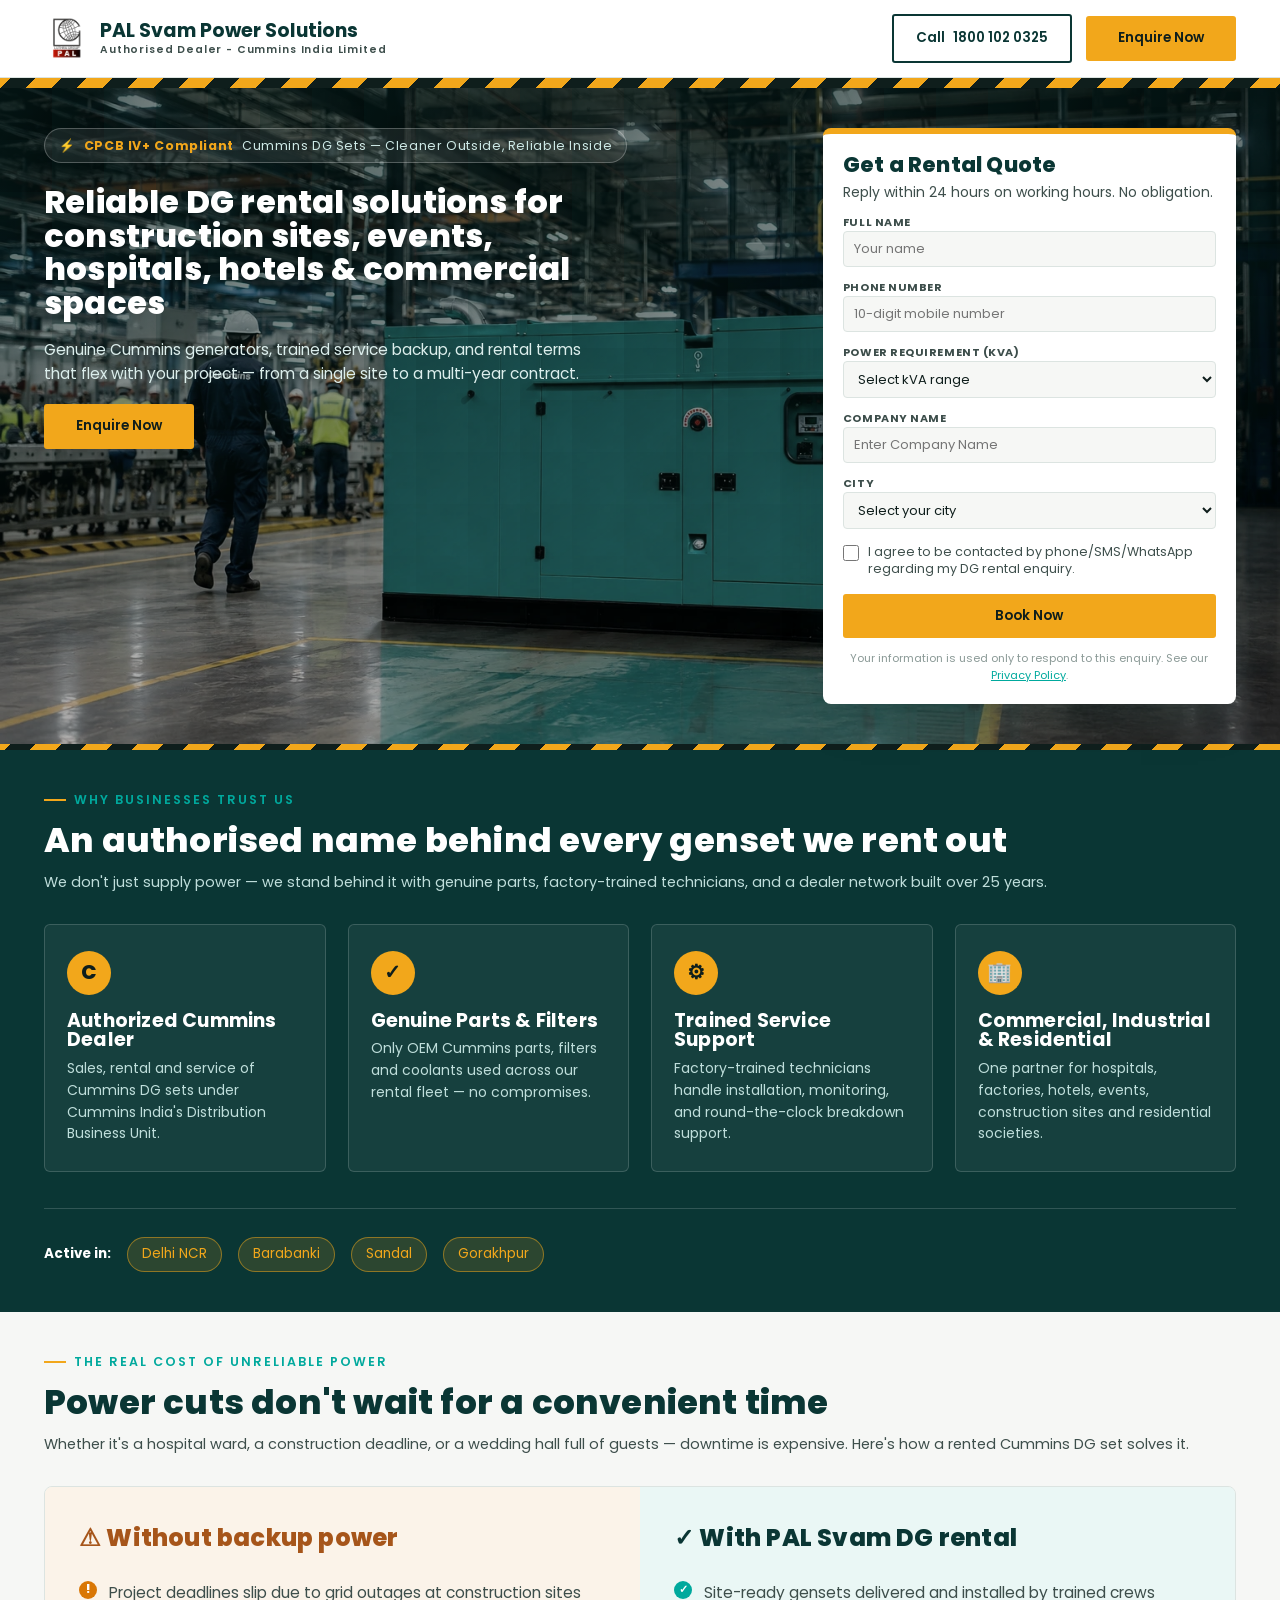
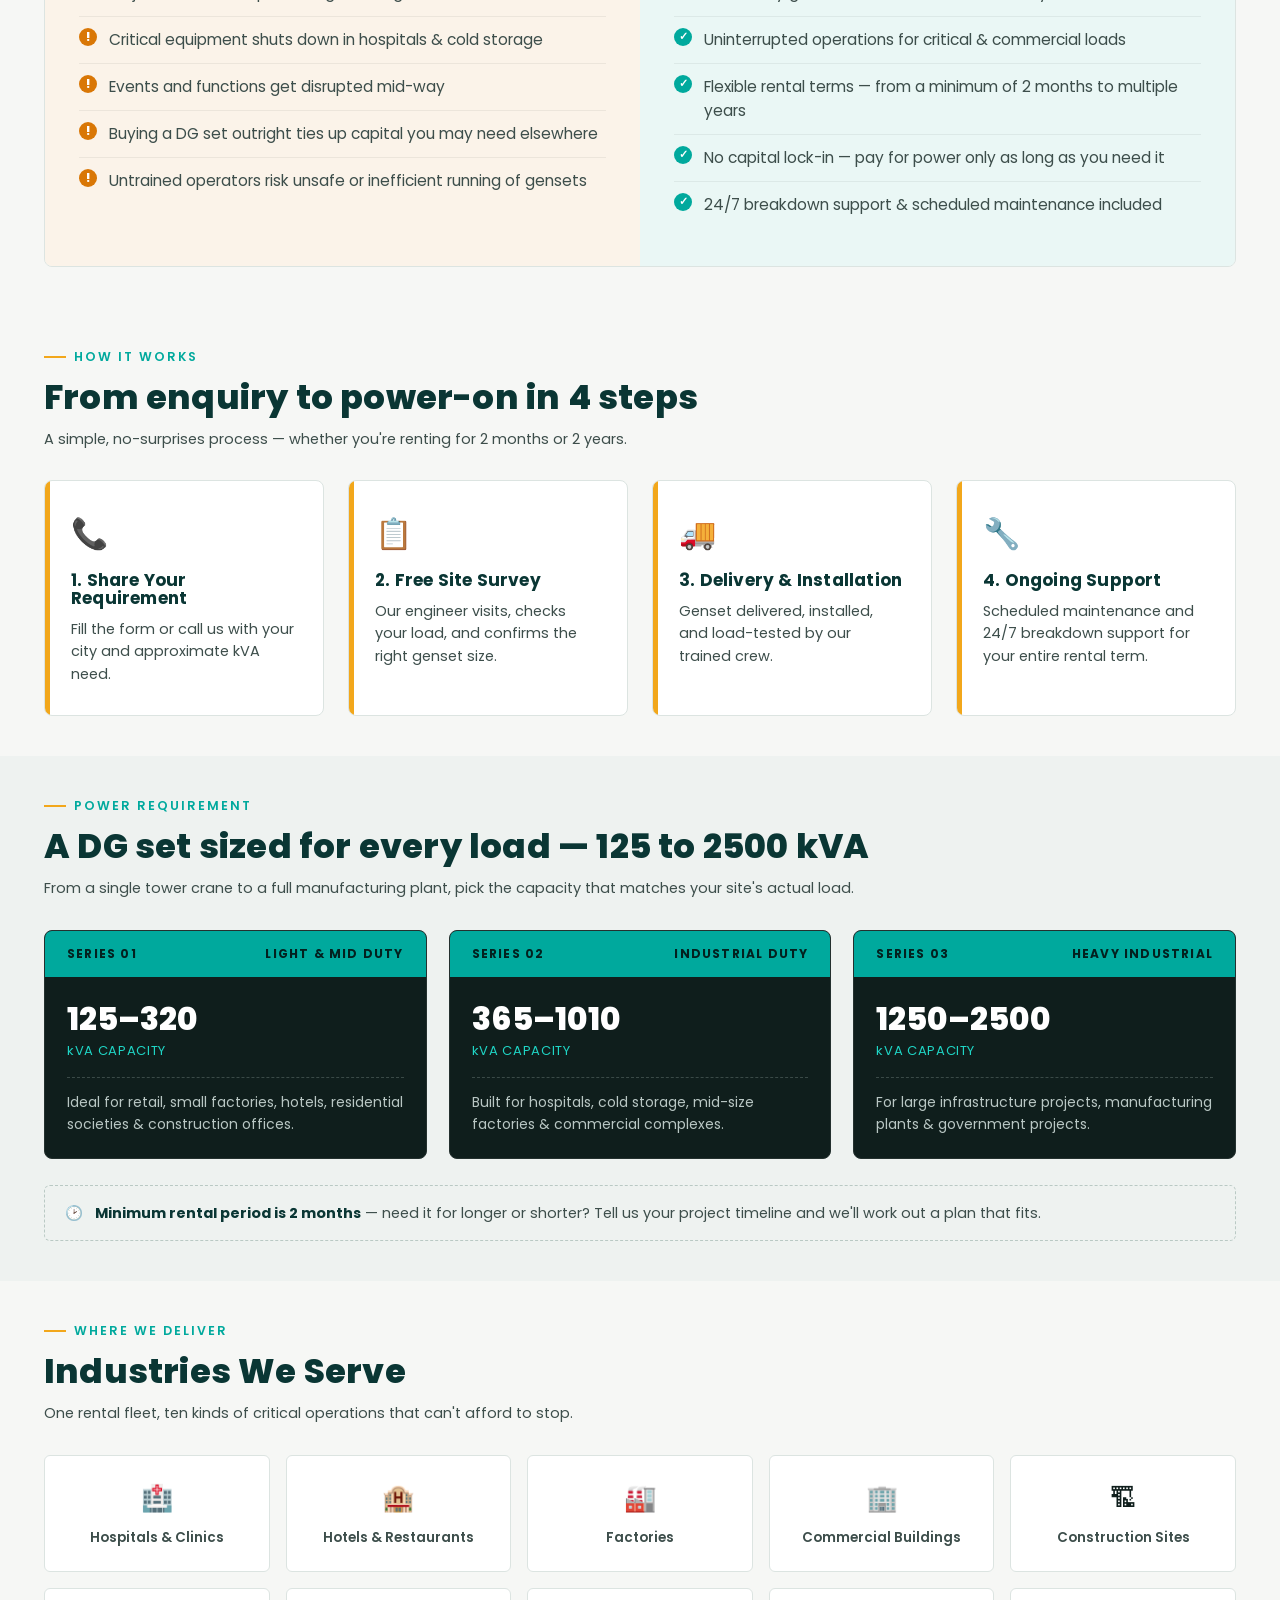
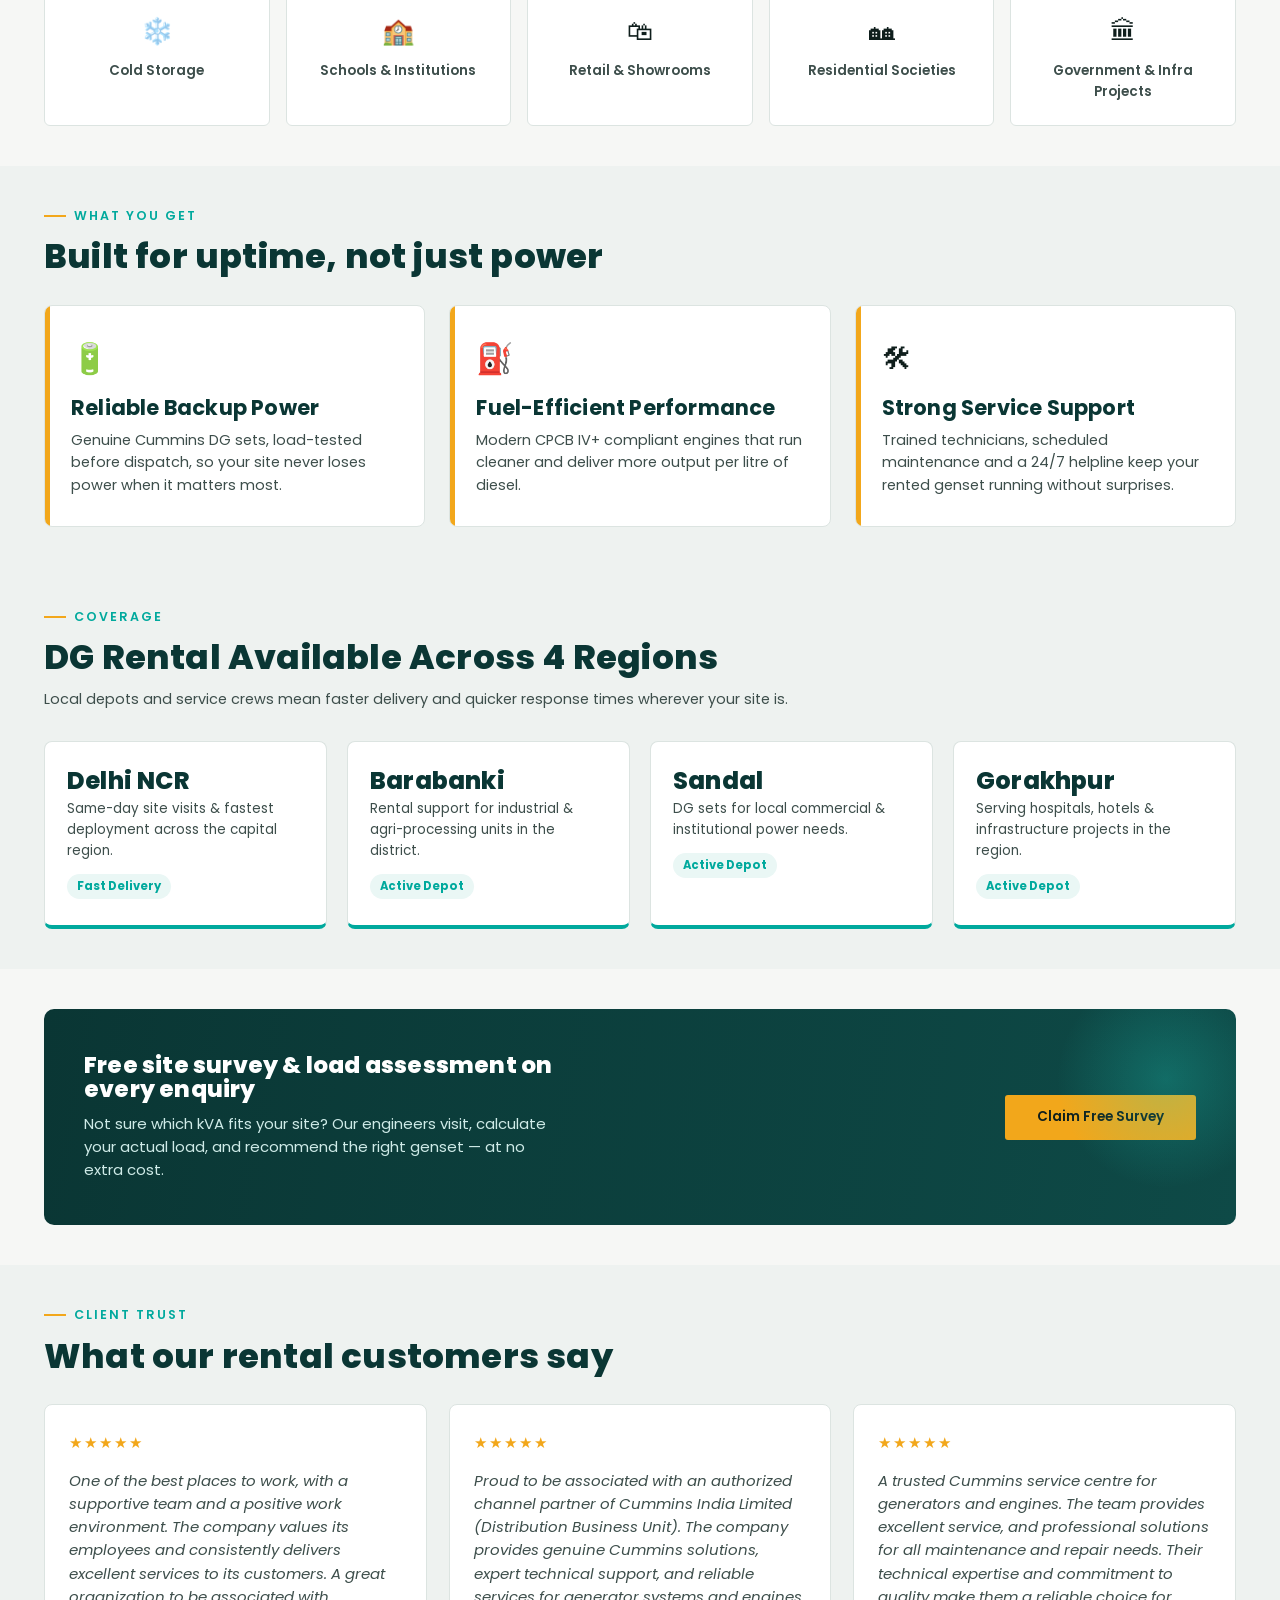
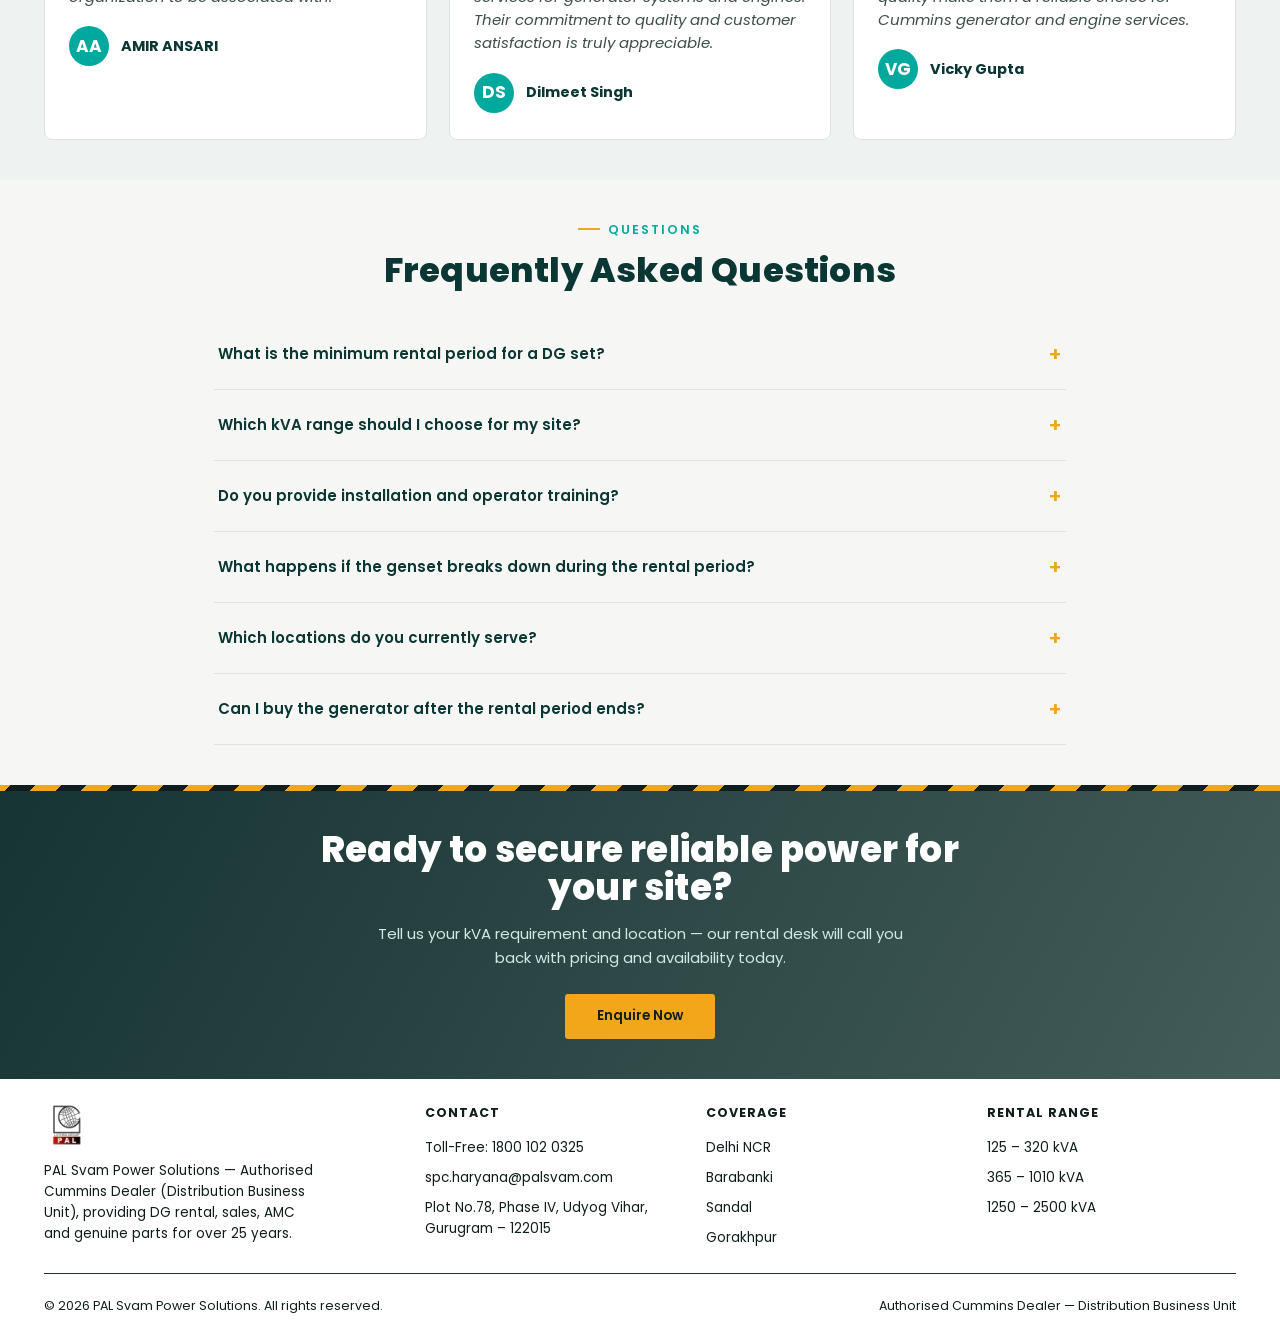
==== commit 323e5434: "some content changed and css modified" ====
--- a/index.html
+++ b/index.html
@@ -1,836 +1,786 @@
 <!doctype html>
 <html lang="en">
-  <head>
-    <meta charset="UTF-8" />
-    <meta
-      name="viewport"
-      content="width=device-width, initial-scale=1.0, user-scalable=1"
-    />
-    <title>
-      DG Rental Solutions | PAL Svam Power Solutions — Cummins Authorised Dealer
-    </title>
-    <meta
-      name="description"
-      content="Reliable DG rental solutions for construction sites, events, hospitals, hotels & commercial spaces. 125 kVA to 2500 kVA. Delhi NCR, Barabanki, Sandal, Gorakhpur."
-    />
-    <meta name="theme-color" content="#0A3634" />
-
-    <!-- Open Graph / Facebook Ads preview tags -->
-    <meta property="og:type" content="website" />
-    <meta
-      property="og:title"
-      content="DG Rental Solutions | PAL Svam Power Solutions — Cummins Authorised Dealer"
-    />
-    <meta
-      property="og:description"
-      content="Reliable DG rental for construction sites, events, hospitals, hotels & commercial spaces. 125–2500 kVA. Delhi NCR, Barabanki, Sandal, Gorakhpur."
-    />
-    <meta property="og:image" content="assets/genset-hero.jpg" />
-    <meta name="twitter:card" content="summary_large_image" />
-
-    <link rel="preconnect" href="https://fonts.googleapis.com" />
-    <link rel="preconnect" href="https://fonts.gstatic.com" crossorigin />
-    <link
-      href="https://fonts.googleapis.com/css2?family=Poppins:wght@400;500;600;700;800&display=swap"
-      rel="stylesheet"
-    />
-    <link rel="stylesheet" href="./style.css" />
-  </head>
-  <body>
-    <!-- <div class="topbar">
+
+<head>
+  <meta charset="UTF-8" />
+  <meta name="viewport" content="width=device-width, initial-scale=1.0, user-scalable=1" />
+  <title>
+    DG Rental Solutions | PAL Svam Power Solutions — Cummins Authorised Dealer
+  </title>
+  <meta name="description"
+    content="Reliable DG rental solutions for construction sites, events, hospitals, hotels & commercial spaces. 125 kVA to 2500 kVA. Delhi NCR, Barabanki, Sandal, Gorakhpur." />
+  <meta name="theme-color" content="#0A3634" />
+
+  <!-- Open Graph / Facebook Ads preview tags -->
+  <meta property="og:type" content="website" />
+  <meta property="og:title" content="DG Rental Solutions | PAL Svam Power Solutions — Cummins Authorised Dealer" />
+  <meta property="og:description"
+    content="Reliable DG rental for construction sites, events, hospitals, hotels & commercial spaces. 125–2500 kVA. Delhi NCR, Barabanki, Sandal, Gorakhpur." />
+  <meta property="og:image" content="assets/genset-hero.jpg" />
+  <meta name="twitter:card" content="summary_large_image" />
+
+  <link rel="preconnect" href="https://fonts.googleapis.com" />
+  <link rel="preconnect" href="https://fonts.gstatic.com" crossorigin />
+  <link href="https://fonts.googleapis.com/css2?family=Poppins:wght@400;500;600;700;800&display=swap"
+    rel="stylesheet" />
+  <link rel="stylesheet" href="./style.css" />
+</head>
+
+<body>
+  <!-- <div class="topbar">
   <div class="wrap">
     <span>📞 North India Toll-Free: <a class="tel" href="tel:18001020325">1800 102 0325</a></span>
     <span class="locs">Serving Delhi NCR · Barabanki · Sandal · Gorakhpur</span>
   </div>
 </div> -->
 
-    <header>
-      <div class="wrap">
-        <div class="brand">
-          <img src="./pal-logo.png" alt="PAL Svam Power Solutions logo" />
-          <div class="name">
-            PAL Svam Power Solutions
-            <span>AUTHORISED CUMMINS DEALER — DISTRIBUTION BUSINESS UNIT</span>
-          </div>
-        </div>
-        <div class="header-cta">
-          <a href="tel:18001020325" class="btn btn-outline-dark"
-            ><span class="full">Call</span> 1800 102 0325</a
-          >
-          <a href="#lead-form" class="btn btn-amber">Enquire Now</a>
-        </div>
-      </div>
-    </header>
-
-    <div class="hazard"></div>
-
-    <!-- HERO -->
-
-    <section class="hero" style="position: relative; isolation: isolate">
-      <div style="position: absolute; inset: 0; z-index: -2; overflow: hidden">
-        <picture>
-          <source media="(max-width: 768px)" srcset="./mobile-img.jpeg" />
-          <img
-            class="hero-bg"
-            src="./main-banner-desktop.webp"
-            alt="Cummins DG Set Banner"
-            loading="eager"
-            fetchpriority="high"
-          />
-        </picture>
-      </div>
-
-      <div class="wrap hero-grid">
-        <div>
-          <div class="hero-badge">
-            ⚡ <b>CPCB IV+ Compliant</b> Cummins DG Sets — Cleaner Outside,
-            Reliable Inside
-          </div>
-          <h1>
-            Reliable DG rental solutions for construction sites, events,
-            hospitals, hotels &amp; commercial spaces
-          </h1>
-          <p class="sub">
-            Genuine Cummins generators, trained service backup, and rental terms
-            that flex with your project — from a single site to a multi-year
-            contract.
-          </p>
-          <div class="cta-row">
-            <a href="#lead-form" class="btn btn-amber">Enquire Now</a>
-            <!-- <a href="tel:18001020325" class="btn btn-teal">Book Now — Call Us</a> -->
-          </div>
-          <!-- <div class="hero-stats">
+  <header>
+    <div class="wrap">
+      <div class="brand">
+        <img src="./pal-logo.png" alt="PAL Svam Power Solutions logo" />
+        <div class="name">
+          PAL Svam Power Solutions
+          <span>Authorised Dealer - Cummins India Limited</span>
+        </div>
+      </div>
+      <div class="header-cta">
+        <a href="tel:18001020325" class="btn btn-outline-dark"><span class="full">Call</span> 1800 102 0325</a>
+        <a href="#lead-form" class="btn btn-amber">Enquire Now</a>
+      </div>
+    </div>
+  </header>
+
+  <div class="hazard"></div>
+
+  <!-- HERO -->
+
+  <section class="hero" style="position: relative; isolation: isolate">
+    <div style="position: absolute; inset: 0; z-index: -2; overflow: hidden">
+      <picture>
+        <source media="(max-width: 768px)" srcset="./mobile-img.jpeg" />
+        <img class="hero-bg" src="./main-banner-desktop.webp" alt="Cummins DG Set Banner" loading="eager"
+          fetchpriority="high" />
+      </picture>
+    </div>
+
+    <div class="wrap hero-grid">
+      <div>
+        <div class="hero-badge">
+          ⚡ <b>CPCB IV+ Compliant</b> Cummins DG Sets — Cleaner Outside,
+          Reliable Inside
+        </div>
+        <h1>
+          Reliable DG rental solutions for construction sites, events,
+          hospitals, hotels &amp; commercial spaces
+        </h1>
+        <p class="sub">
+          Genuine Cummins generators, trained service backup, and rental terms
+          that flex with your project — from a single site to a multi-year
+          contract.
+        </p>
+        <div class="cta-row top">
+          <a id="lead-form" href="#lead-form" class="btn btn-amber">Enquire Now</a>
+          <!-- <a href="tel:18001020325" class="btn btn-teal">Book Now — Call Us</a> -->
+        </div>
+        <!-- <div class="hero-stats">
         <div class="stat"><div class="num">25+</div><div class="lbl">YEARS IN POWER GEN</div></div>
         <div class="stat"><div class="num">125–2500</div><div class="lbl">KVA RANGE AVAILABLE</div></div>
         <div class="stat"><div class="num">24/7</div><div class="lbl">SERVICE SUPPORT</div></div>
         <div class="stat"><div class="num">4</div><div class="lbl">REGIONS COVERED</div></div>
       </div> -->
-        </div>
-
-        <div class="lead-card" id="lead-form">
-          <h3>Get a Rental Quote</h3>
-          <p class="tag">
-            Reply within 24 hours on working hours. No obligation.
-          </p>
-          <form id="dgLeadForm">
-            <div class="field">
-              <label for="fname">Full Name</label>
-              <input
-                id="fname"
-                name="name"
-                type="text"
-                placeholder="Your name"
-                required
-              />
+      </div>
+
+      <div class="lead-card">
+        <h3>Get a Rental Quote</h3>
+        <p class="tag">
+          Reply within 24 hours on working hours. No obligation.
+        </p>
+        <form id="dgLeadForm">
+          <div class="field">
+            <label for="fname">Full Name</label>
+            <input id="fname" name="name" type="text" placeholder="Your name" required />
+          </div>
+          <div class="field">
+            <label for="fphone">Phone Number</label>
+            <input id="fphone" name="phone" type="tel" placeholder="10-digit mobile number" pattern="[0-9]{10}"
+              required />
+          </div>
+          <div class="field">
+            <label for="fkva">Power Requirement (kVA)</label>
+            <select id="fkva" name="kva" required>
+              <option value="" disabled selected>Select kVA range</option>
+              <option>125 – 320 kVA</option>
+              <option>365 – 1010 kVA</option>
+              <option>1250 – 2500 kVA</option>
+              <option>Not sure — need advice</option>
+            </select>
+          </div>
+          <div class="field">
+            <label for="cname">Company Name</label>
+            <input id="cname" name="phone" type="tel" placeholder="Enter Company Name" required />
+          </div>
+          <div class="field">
+            <label for="fcity">City</label>
+            <select id="fcity" name="city" required>
+              <option value="" disabled selected>Select your city</option>
+              <option>Delhi NCR</option>
+              <option>Barabanki</option>
+              <option>Sandal</option>
+              <option>Gorakhpur</option>
+              <option>Other</option>
+            </select>
+          </div>
+          <label class="consent">
+            <input type="checkbox" required />
+            <span>I agree to be contacted by phone/SMS/WhatsApp regarding my DG
+              rental enquiry.</span>
+          </label>
+          <button type="submit" class="btn btn-amber btn-block">
+            Book Now
+          </button>
+          <p class="fineprint">
+            Your information is used only to respond to this enquiry. See our
+            <a href="#" style="color: var(--teal-brand); text-decoration: underline">Privacy Policy</a>.
+          </p>
+        </form>
+        <div class="form-success" id="formSuccess">
+          <div class="tick">✓</div>
+          <h4 style="font-size: 20px">Thank you!</h4>
+          <p style="color: var(--ink-soft); margin-top: 8px; font-size: 14.5px">
+            Our rental desk will call you shortly to confirm availability and
+            pricing.
+          </p>
+        </div>
+      </div>
+    </div>
+  </section>
+
+  <div class="hazard thin"></div>
+
+  <!-- AUTHORITY -->
+  <section class="authority">
+    <div class="wrap">
+      <div class="section-head">
+        <div class="eyebrow">Why Businesses Trust Us</div>
+        <h2>An authorised name behind every genset we rent out</h2>
+        <p>
+          We don't just supply power — we stand behind it with genuine parts,
+          factory-trained technicians, and a dealer network built over 25
+          years.
+        </p>
+      </div>
+      <div class="auth-grid">
+        <div class="auth-card">
+          <div class="ic">C</div>
+          <h4>Authorized Cummins Dealer</h4>
+          <p>
+            Sales, rental and service of Cummins DG sets under Cummins India's
+            Distribution Business Unit.
+          </p>
+        </div>
+        <div class="auth-card">
+          <div class="ic">✓</div>
+          <h4>Genuine Parts &amp; Filters</h4>
+          <p>
+            Only OEM Cummins parts, filters and coolants used across our
+            rental fleet — no compromises.
+          </p>
+        </div>
+        <div class="auth-card">
+          <div class="ic">⚙</div>
+          <h4>Trained Service Support</h4>
+          <p>
+            Factory-trained technicians handle installation, monitoring, and
+            round-the-clock breakdown support.
+          </p>
+        </div>
+        <div class="auth-card">
+          <div class="ic">🏢</div>
+          <h4>Commercial, Industrial &amp; Residential</h4>
+          <p>
+            One partner for hospitals, factories, hotels, events, construction
+            sites and residential societies.
+          </p>
+        </div>
+      </div>
+      <div class="auth-locs">
+        <span style="color: #fff; font-weight: 700">Active in:</span>
+        <span class="pin">Delhi NCR</span>
+        <span class="pin">Barabanki</span>
+        <span class="pin">Sandal</span>
+        <span class="pin">Gorakhpur</span>
+      </div>
+    </div>
+  </section>
+
+  <!-- PROBLEM / SOLUTION -->
+  <section>
+    <div class="wrap">
+      <div class="section-head">
+        <div class="eyebrow">The Real Cost of Unreliable Power</div>
+        <h2>Power cuts don't wait for a convenient time</h2>
+        <p>
+          Whether it's a hospital ward, a construction deadline, or a wedding
+          hall full of guests — downtime is expensive. Here's how a rented
+          Cummins DG set solves it.
+        </p>
+      </div>
+      <div class="ps-grid">
+        <div class="ps-col problem">
+          <h3>⚠ Without backup power</h3>
+          <ul class="ps-list">
+            <li>
+              Project deadlines slip due to grid outages at construction sites
+            </li>
+            <li>
+              Critical equipment shuts down in hospitals &amp; cold storage
+            </li>
+            <li>Events and functions get disrupted mid-way</li>
+            <li>
+              Buying a DG set outright ties up capital you may need elsewhere
+            </li>
+            <li>
+              Untrained operators risk unsafe or inefficient running of
+              gensets
+            </li>
+          </ul>
+        </div>
+        <div class="ps-col solution">
+          <h3>✓ With PAL Svam DG rental</h3>
+          <ul class="ps-list">
+            <li>
+              Site-ready gensets delivered and installed by trained crews
+            </li>
+            <li>
+              Uninterrupted operations for critical &amp; commercial loads
+            </li>
+            <li>
+              Flexible rental terms — from a minimum of 2 months to multiple
+              years
+            </li>
+            <li>
+              No capital lock-in — pay for power only as long as you need it
+            </li>
+            <li>
+              24/7 breakdown support &amp; scheduled maintenance included
+            </li>
+          </ul>
+        </div>
+      </div>
+    </div>
+  </section>
+
+  <!-- HOW IT WORKS -->
+  <section>
+    <div class="wrap">
+      <div class="section-head">
+        <div class="eyebrow">How It Works</div>
+        <h2>From enquiry to power-on in 4 steps</h2>
+        <p>
+          A simple, no-surprises process — whether you're renting for 2 months
+          or 2 years.
+        </p>
+      </div>
+      <div class="hl-grid hl-grid-4">
+        <div class="hl-card">
+          <div class="ic">📞</div>
+          <h4 style="font-size: 17px">1. Share Your Requirement</h4>
+          <p>
+            Fill the form or call us with your city and approximate kVA need.
+          </p>
+        </div>
+        <div class="hl-card">
+          <div class="ic">📋</div>
+          <h4 style="font-size: 17px">2. Free Site Survey</h4>
+          <p>
+            Our engineer visits, checks your load, and confirms the right
+            genset size.
+          </p>
+        </div>
+        <div class="hl-card">
+          <div class="ic">🚚</div>
+          <h4 style="font-size: 17px">3. Delivery &amp; Installation</h4>
+          <p>
+            Genset delivered, installed, and load-tested by our trained crew.
+          </p>
+        </div>
+        <div class="hl-card">
+          <div class="ic">🔧</div>
+          <h4 style="font-size: 17px">4. Ongoing Support</h4>
+          <p>
+            Scheduled maintenance and 24/7 breakdown support for your entire
+            rental term.
+          </p>
+        </div>
+      </div>
+    </div>
+  </section>
+
+  <!-- KVA RANGE -->
+  <section style="background: var(--paper-2)">
+    <div class="wrap">
+      <div class="section-head">
+        <div class="eyebrow">Power Requirement</div>
+        <h2>A DG set sized for every load — 125 to 2500 kVA</h2>
+        <p>
+          From a single tower crane to a full manufacturing plant, pick the
+          capacity that matches your site's actual load.
+        </p>
+      </div>
+      <div class="kva-grid">
+        <div class="plate">
+          <div class="plate-head">
+            <span>Series 01</span><span>Light &amp; Mid Duty</span>
+          </div>
+          <div class="plate-body">
+            <div class="range">125–320</div>
+            <div class="unit">kVA CAPACITY</div>
+            <div class="use">
+              Ideal for retail, small factories, hotels, residential societies
+              &amp; construction offices.
             </div>
-            <div class="field">
-              <label for="fphone">Phone Number</label>
-              <input
-                id="fphone"
-                name="phone"
-                type="tel"
-                placeholder="10-digit mobile number"
-                pattern="[0-9]{10}"
-                required
-              />
+          </div>
+        </div>
+        <div class="plate">
+          <div class="plate-head">
+            <span>Series 02</span><span>Industrial Duty</span>
+          </div>
+          <div class="plate-body">
+            <div class="range">365–1010</div>
+            <div class="unit">kVA CAPACITY</div>
+            <div class="use">
+              Built for hospitals, cold storage, mid-size factories &amp;
+              commercial complexes.
             </div>
-            <div class="field">
-              <label for="fkva">Power Requirement (kVA)</label>
-              <select id="fkva" name="kva" required>
-                <option value="" disabled selected>Select kVA range</option>
-                <option>125 – 320 kVA</option>
-                <option>365 – 1010 kVA</option>
-                <option>1250 – 2500 kVA</option>
-                <option>Not sure — need advice</option>
-              </select>
+          </div>
+        </div>
+        <div class="plate">
+          <div class="plate-head">
+            <span>Series 03</span><span>Heavy Industrial</span>
+          </div>
+          <div class="plate-body">
+            <div class="range">1250–2500</div>
+            <div class="unit">kVA CAPACITY</div>
+            <div class="use">
+              For large infrastructure projects, manufacturing plants &amp;
+              government projects.
             </div>
-            <div class="field">
-              <label for="cname">Company Name</label>
-              <input
-                id="cname"
-                name="phone"
-                type="tel"
-                placeholder="Enter Company Name"
-                required
-              />
-            </div>
-            <div class="field">
-              <label for="fcity">City</label>
-              <select id="fcity" name="city" required>
-                <option value="" disabled selected>Select your city</option>
-                <option>Delhi NCR</option>
-                <option>Barabanki</option>
-                <option>Sandal</option>
-                <option>Gorakhpur</option>
-                <option>Other</option>
-              </select>
-            </div>
-            <label class="consent">
-              <input type="checkbox" required />
-              <span
-                >I agree to be contacted by phone/SMS/WhatsApp regarding my DG
-                rental enquiry.</span
-              >
-            </label>
-            <button type="submit" class="btn btn-amber btn-block">
-              Book Now
-            </button>
-            <p class="fineprint">
-              Your information is used only to respond to this enquiry. See our
-              <a
-                href="#"
-                style="color: var(--teal-brand); text-decoration: underline"
-                >Privacy Policy</a
-              >.
+          </div>
+        </div>
+      </div>
+      <div class="kva-note">
+        🕑
+        <span><b>Minimum rental period is 2 months</b> — need it for longer or
+          shorter? Tell us your project timeline and we'll work out a plan
+          that fits.</span>
+      </div>
+    </div>
+  </section>
+
+  <!-- INDUSTRIES -->
+  <section>
+    <div class="wrap">
+      <div class="section-head">
+        <div class="eyebrow">Where We Deliver</div>
+        <h2>Industries We Serve</h2>
+        <p>
+          One rental fleet, ten kinds of critical operations that can't afford
+          to stop.
+        </p>
+      </div>
+      <div class="ind-grid">
+        <div class="ind-card">
+          <div class="ic">🏥</div>
+          <span>Hospitals &amp; Clinics</span>
+        </div>
+        <div class="ind-card">
+          <div class="ic">🏨</div>
+          <span>Hotels &amp; Restaurants</span>
+        </div>
+        <div class="ind-card">
+          <div class="ic">🏭</div>
+          <span>Factories</span>
+        </div>
+        <div class="ind-card">
+          <div class="ic">🏢</div>
+          <span>Commercial Buildings</span>
+        </div>
+        <div class="ind-card">
+          <div class="ic">🏗</div>
+          <span>Construction Sites</span>
+        </div>
+        <div class="ind-card">
+          <div class="ic">❄️</div>
+          <span>Cold Storage</span>
+        </div>
+        <div class="ind-card">
+          <div class="ic">🏫</div>
+          <span>Schools &amp; Institutions</span>
+        </div>
+        <div class="ind-card">
+          <div class="ic">🛍</div>
+          <span>Retail &amp; Showrooms</span>
+        </div>
+        <div class="ind-card">
+          <div class="ic">🏘</div>
+          <span>Residential Societies</span>
+        </div>
+        <div class="ind-card">
+          <div class="ic">🏛</div>
+          <span>Government &amp; Infra Projects</span>
+        </div>
+      </div>
+    </div>
+  </section>
+
+  <!-- HIGHLIGHTS -->
+  <section style="background: var(--paper-2)">
+    <div class="wrap">
+      <div class="section-head">
+        <div class="eyebrow">What You Get</div>
+        <h2>Built for uptime, not just power</h2>
+      </div>
+      <div class="hl-grid">
+        <div class="hl-card">
+          <div class="ic">🔋</div>
+          <h4>Reliable Backup Power</h4>
+          <p>
+            Genuine Cummins DG sets, load-tested before dispatch, so your site
+            never loses power when it matters most.
+          </p>
+        </div>
+        <div class="hl-card">
+          <div class="ic">⛽</div>
+          <h4>Fuel-Efficient Performance</h4>
+          <p>
+            Modern CPCB IV+ compliant engines that run cleaner and deliver
+            more output per litre of diesel.
+          </p>
+        </div>
+        <div class="hl-card">
+          <div class="ic">🛠</div>
+          <h4>Strong Service Support</h4>
+          <p>
+            Trained technicians, scheduled maintenance and a 24/7 helpline
+            keep your rented genset running without surprises.
+          </p>
+        </div>
+      </div>
+    </div>
+  </section>
+
+  <!-- LOCATIONS -->
+  <section class="locations">
+    <div class="wrap">
+      <div class="section-head">
+        <div class="eyebrow">Coverage</div>
+        <h2>DG Rental Available Across 4 Regions</h2>
+        <p>
+          Local depots and service crews mean faster delivery and quicker
+          response times wherever your site is.
+        </p>
+      </div>
+      <div class="loc-grid">
+        <div class="loc-card">
+          <h4>Delhi NCR</h4>
+          <p>
+            Same-day site visits &amp; fastest deployment across the capital
+            region.
+          </p>
+          <span class="badge">Fast Delivery</span>
+        </div>
+        <div class="loc-card">
+          <h4>Barabanki</h4>
+          <p>
+            Rental support for industrial &amp; agri-processing units in the
+            district.
+          </p>
+          <span class="badge">Active Depot</span>
+        </div>
+        <div class="loc-card">
+          <h4>Sandal</h4>
+          <p>DG sets for local commercial &amp; institutional power needs.</p>
+          <span class="badge">Active Depot</span>
+        </div>
+        <div class="loc-card">
+          <h4>Gorakhpur</h4>
+          <p>
+            Serving hospitals, hotels &amp; infrastructure projects in the
+            region.
+          </p>
+          <span class="badge">Active Depot</span>
+        </div>
+      </div>
+    </div>
+  </section>
+
+  <!-- OFFER -->
+  <section>
+    <div class="wrap">
+      <div class="offer">
+        <div>
+          <h3>Free site survey &amp; load assessment on every enquiry</h3>
+          <p>
+            Not sure which kVA fits your site? Our engineers visit, calculate
+            your actual load, and recommend the right genset — at no extra
+            cost.
+          </p>
+        </div>
+        <a href="#lead-form" class="btn btn-amber">Claim Free Survey</a>
+      </div>
+    </div>
+  </section>
+
+  <!-- TESTIMONIALS -->
+  <section style="background: var(--paper-2)">
+    <div class="wrap">
+      <div class="section-head">
+        <div class="eyebrow">Client Trust</div>
+        <h2>What our rental customers say</h2>
+      </div>
+      <div class="test-grid">
+        <div class="test-card">
+          <div class="stars">★★★★★</div>
+          <p class="quote">
+            One of the best places to work, with a supportive team and a
+            positive work environment. The company values its employees and
+            consistently delivers excellent services to its customers. A great
+            organization to be associated with.
+          </p>
+          <div class="who">
+            <div class="avatar">AA</div>
+            <div><b>AMIR ANSARI</b></div>
+          </div>
+        </div>
+        <div class="test-card">
+          <div class="stars">★★★★★</div>
+          <p class="quote">
+            Proud to be associated with an authorized channel partner of
+            Cummins India Limited (Distribution Business Unit). The company
+            provides genuine Cummins solutions, expert technical support, and
+            reliable services for generator systems and engines. Their
+            commitment to quality and customer satisfaction is truly
+            appreciable.
+          </p>
+          <div class="who">
+            <div class="avatar">DS</div>
+            <div><b>Dilmeet Singh</b></div>
+          </div>
+        </div>
+        <div class="test-card">
+          <div class="stars">★★★★★</div>
+          <p class="quote">
+            A trusted Cummins service centre for generators and engines. The
+            team provides excellent service, and professional solutions for
+            all maintenance and repair needs. Their technical expertise and
+            commitment to quality make them a reliable choice for Cummins
+            generator and engine services.
+          </p>
+          <div class="who">
+            <div class="avatar">VG</div>
+            <div><b>Vicky Gupta</b></div>
+          </div>
+        </div>
+      </div>
+    </div>
+  </section>
+
+  <!-- FAQ -->
+  <section>
+    <div class="wrap" style="max-width: 900px">
+      <div class="section-head center">
+        <div class="eyebrow" style="justify-content: center">Questions</div>
+        <h2>Frequently Asked Questions</h2>
+      </div>
+      <div id="faqList">
+        <div class="faq-item">
+          <button class="faq-q">
+            What is the minimum rental period for a DG set?
+            <span class="plus">+</span>
+          </button>
+          <div class="faq-a">
+            <p>
+              We rent out DG sets for a minimum of 2 months. There is no fixed
+              maximum — you can extend the rental for as many days, months, or
+              years as your project requires.
             </p>
-          </form>
-          <div class="form-success" id="formSuccess">
-            <div class="tick">✓</div>
-            <h4 style="font-size: 20px">Thank you!</h4>
-            <p
-              style="color: var(--ink-soft); margin-top: 8px; font-size: 14.5px"
-            >
-              Our rental desk will call you shortly to confirm availability and
-              pricing.
+          </div>
+        </div>
+        <div class="faq-item">
+          <button class="faq-q">
+            Which kVA range should I choose for my site?
+            <span class="plus">+</span>
+          </button>
+          <div class="faq-a">
+            <p>
+              It depends on your connected load. Our engineers offer a free
+              site survey and load assessment to recommend the right capacity
+              from our 125–320, 365–1010, or 1250–2500 kVA ranges.
             </p>
           </div>
         </div>
-      </div>
-    </section>
-
-    <div class="hazard thin"></div>
-
-    <!-- AUTHORITY -->
-    <section class="authority">
-      <div class="wrap">
-        <div class="section-head">
-          <div class="eyebrow">Why Businesses Trust Us</div>
-          <h2>An authorised name behind every genset we rent out</h2>
-          <p>
-            We don't just supply power — we stand behind it with genuine parts,
-            factory-trained technicians, and a dealer network built over 25
-            years.
-          </p>
-        </div>
-        <div class="auth-grid">
-          <div class="auth-card">
-            <div class="ic">C</div>
-            <h4>Authorized Cummins Dealer</h4>
+        <div class="faq-item">
+          <button class="faq-q">
+            Do you provide installation and operator training?
+            <span class="plus">+</span>
+          </button>
+          <div class="faq-a">
             <p>
-              Sales, rental and service of Cummins DG sets under Cummins India's
-              Distribution Business Unit.
+              Yes. Our team handles on-site installation and briefs your staff
+              on safe, efficient operation so there's no disruption to your
+              daily work.
             </p>
           </div>
-          <div class="auth-card">
-            <div class="ic">✓</div>
-            <h4>Genuine Parts &amp; Filters</h4>
+        </div>
+        <div class="faq-item">
+          <button class="faq-q">
+            What happens if the genset breaks down during the rental period?
+            <span class="plus">+</span>
+          </button>
+          <div class="faq-a">
             <p>
-              Only OEM Cummins parts, filters and coolants used across our
-              rental fleet — no compromises.
+              Our 24/7 service support team responds to breakdowns quickly,
+              and as an authorised Cummins dealer we use only genuine parts
+              for any repair carried out on-site.
             </p>
           </div>
-          <div class="auth-card">
-            <div class="ic">⚙</div>
-            <h4>Trained Service Support</h4>
+        </div>
+        <div class="faq-item">
+          <button class="faq-q">
+            Which locations do you currently serve?
+            <span class="plus">+</span>
+          </button>
+          <div class="faq-a">
             <p>
-              Factory-trained technicians handle installation, monitoring, and
-              round-the-clock breakdown support.
+              We currently offer DG rental services across Delhi NCR,
+              Barabanki, Sandal, and Gorakhpur, with local depots for faster
+              delivery and service response.
             </p>
           </div>
-          <div class="auth-card">
-            <div class="ic">🏢</div>
-            <h4>Commercial, Industrial &amp; Residential</h4>
+        </div>
+        <div class="faq-item">
+          <button class="faq-q">
+            Can I buy the generator after the rental period ends?
+            <span class="plus">+</span>
+          </button>
+          <div class="faq-a">
             <p>
-              One partner for hospitals, factories, hotels, events, construction
-              sites and residential societies.
+              Yes, customers have the option to purchase the rented genset at
+              the end of the term, or move to a new unit if your power
+              requirement has changed.
             </p>
           </div>
         </div>
-        <div class="auth-locs">
-          <span style="color: #fff; font-weight: 700">Active in:</span>
-          <span class="pin">Delhi NCR</span>
-          <span class="pin">Barabanki</span>
-          <span class="pin">Sandal</span>
-          <span class="pin">Gorakhpur</span>
-        </div>
-      </div>
-    </section>
-
-    <!-- PROBLEM / SOLUTION -->
-    <section>
-      <div class="wrap">
-        <div class="section-head">
-          <div class="eyebrow">The Real Cost of Unreliable Power</div>
-          <h2>Power cuts don't wait for a convenient time</h2>
-          <p>
-            Whether it's a hospital ward, a construction deadline, or a wedding
-            hall full of guests — downtime is expensive. Here's how a rented
-            Cummins DG set solves it.
-          </p>
-        </div>
-        <div class="ps-grid">
-          <div class="ps-col problem">
-            <h3>⚠ Without backup power</h3>
-            <ul class="ps-list">
-              <li>
-                Project deadlines slip due to grid outages at construction sites
-              </li>
-              <li>
-                Critical equipment shuts down in hospitals &amp; cold storage
-              </li>
-              <li>Events and functions get disrupted mid-way</li>
-              <li>
-                Buying a DG set outright ties up capital you may need elsewhere
-              </li>
-              <li>
-                Untrained operators risk unsafe or inefficient running of
-                gensets
-              </li>
-            </ul>
-          </div>
-          <div class="ps-col solution">
-            <h3>✓ With PAL Svam DG rental</h3>
-            <ul class="ps-list">
-              <li>
-                Site-ready gensets delivered and installed by trained crews
-              </li>
-              <li>
-                Uninterrupted operations for critical &amp; commercial loads
-              </li>
-              <li>
-                Flexible rental terms — from a minimum of 2 months to multiple
-                years
-              </li>
-              <li>
-                No capital lock-in — pay for power only as long as you need it
-              </li>
-              <li>
-                24/7 breakdown support &amp; scheduled maintenance included
-              </li>
-            </ul>
-          </div>
-        </div>
-      </div>
-    </section>
-
-    <!-- HOW IT WORKS -->
-    <section>
-      <div class="wrap">
-        <div class="section-head">
-          <div class="eyebrow">How It Works</div>
-          <h2>From enquiry to power-on in 4 steps</h2>
-          <p>
-            A simple, no-surprises process — whether you're renting for 2 months
-            or 2 years.
-          </p>
-        </div>
-        <div class="hl-grid hl-grid-4">
-          <div class="hl-card">
-            <div class="ic">📞</div>
-            <h4 style="font-size: 17px">1. Share Your Requirement</h4>
-            <p>
-              Fill the form or call us with your city and approximate kVA need.
-            </p>
-          </div>
-          <div class="hl-card">
-            <div class="ic">📋</div>
-            <h4 style="font-size: 17px">2. Free Site Survey</h4>
-            <p>
-              Our engineer visits, checks your load, and confirms the right
-              genset size.
-            </p>
-          </div>
-          <div class="hl-card">
-            <div class="ic">🚚</div>
-            <h4 style="font-size: 17px">3. Delivery &amp; Installation</h4>
-            <p>
-              Genset delivered, installed, and load-tested by our trained crew.
-            </p>
-          </div>
-          <div class="hl-card">
-            <div class="ic">🔧</div>
-            <h4 style="font-size: 17px">4. Ongoing Support</h4>
-            <p>
-              Scheduled maintenance and 24/7 breakdown support for your entire
-              rental term.
-            </p>
-          </div>
-        </div>
-      </div>
-    </section>
-
-    <!-- KVA RANGE -->
-    <section style="background: var(--paper-2)">
-      <div class="wrap">
-        <div class="section-head">
-          <div class="eyebrow">Power Requirement</div>
-          <h2>A DG set sized for every load — 125 to 2500 kVA</h2>
-          <p>
-            From a single tower crane to a full manufacturing plant, pick the
-            capacity that matches your site's actual load.
-          </p>
-        </div>
-        <div class="kva-grid">
-          <div class="plate">
-            <div class="plate-head">
-              <span>Series 01</span><span>Light &amp; Mid Duty</span>
-            </div>
-            <div class="plate-body">
-              <div class="range">125–320</div>
-              <div class="unit">kVA CAPACITY</div>
-              <div class="use">
-                Ideal for retail, small factories, hotels, residential societies
-                &amp; construction offices.
-              </div>
-            </div>
-          </div>
-          <div class="plate">
-            <div class="plate-head">
-              <span>Series 02</span><span>Industrial Duty</span>
-            </div>
-            <div class="plate-body">
-              <div class="range">365–1010</div>
-              <div class="unit">kVA CAPACITY</div>
-              <div class="use">
-                Built for hospitals, cold storage, mid-size factories &amp;
-                commercial complexes.
-              </div>
-            </div>
-          </div>
-          <div class="plate">
-            <div class="plate-head">
-              <span>Series 03</span><span>Heavy Industrial</span>
-            </div>
-            <div class="plate-body">
-              <div class="range">1250–2500</div>
-              <div class="unit">kVA CAPACITY</div>
-              <div class="use">
-                For large infrastructure projects, manufacturing plants &amp;
-                government projects.
-              </div>
-            </div>
-          </div>
-        </div>
-        <div class="kva-note">
-          🕑
-          <span
-            ><b>Minimum rental period is 2 months</b> — need it for longer or
-            shorter? Tell us your project timeline and we'll work out a plan
-            that fits.</span
-          >
-        </div>
-      </div>
-    </section>
-
-    <!-- INDUSTRIES -->
-    <section>
-      <div class="wrap">
-        <div class="section-head">
-          <div class="eyebrow">Where We Deliver</div>
-          <h2>Industries We Serve</h2>
-          <p>
-            One rental fleet, ten kinds of critical operations that can't afford
-            to stop.
-          </p>
-        </div>
-        <div class="ind-grid">
-          <div class="ind-card">
-            <div class="ic">🏥</div>
-            <span>Hospitals &amp; Clinics</span>
-          </div>
-          <div class="ind-card">
-            <div class="ic">🏨</div>
-            <span>Hotels &amp; Restaurants</span>
-          </div>
-          <div class="ind-card">
-            <div class="ic">🏭</div>
-            <span>Factories</span>
-          </div>
-          <div class="ind-card">
-            <div class="ic">🏢</div>
-            <span>Commercial Buildings</span>
-          </div>
-          <div class="ind-card">
-            <div class="ic">🏗</div>
-            <span>Construction Sites</span>
-          </div>
-          <div class="ind-card">
-            <div class="ic">❄️</div>
-            <span>Cold Storage</span>
-          </div>
-          <div class="ind-card">
-            <div class="ic">🏫</div>
-            <span>Schools &amp; Institutions</span>
-          </div>
-          <div class="ind-card">
-            <div class="ic">🛍</div>
-            <span>Retail &amp; Showrooms</span>
-          </div>
-          <div class="ind-card">
-            <div class="ic">🏘</div>
-            <span>Residential Societies</span>
-          </div>
-          <div class="ind-card">
-            <div class="ic">🏛</div>
-            <span>Government &amp; Infra Projects</span>
-          </div>
-        </div>
-      </div>
-    </section>
-
-    <!-- HIGHLIGHTS -->
-    <section style="background: var(--paper-2)">
-      <div class="wrap">
-        <div class="section-head">
-          <div class="eyebrow">What You Get</div>
-          <h2>Built for uptime, not just power</h2>
-        </div>
-        <div class="hl-grid">
-          <div class="hl-card">
-            <div class="ic">🔋</div>
-            <h4>Reliable Backup Power</h4>
-            <p>
-              Genuine Cummins DG sets, load-tested before dispatch, so your site
-              never loses power when it matters most.
-            </p>
-          </div>
-          <div class="hl-card">
-            <div class="ic">⛽</div>
-            <h4>Fuel-Efficient Performance</h4>
-            <p>
-              Modern CPCB IV+ compliant engines that run cleaner and deliver
-              more output per litre of diesel.
-            </p>
-          </div>
-          <div class="hl-card">
-            <div class="ic">🛠</div>
-            <h4>Strong Service Support</h4>
-            <p>
-              Trained technicians, scheduled maintenance and a 24/7 helpline
-              keep your rented genset running without surprises.
-            </p>
-          </div>
-        </div>
-      </div>
-    </section>
-
-    <!-- LOCATIONS -->
-    <section class="locations">
-      <div class="wrap">
-        <div class="section-head">
-          <div class="eyebrow">Coverage</div>
-          <h2>DG Rental Available Across 4 Regions</h2>
-          <p>
-            Local depots and service crews mean faster delivery and quicker
-            response times wherever your site is.
-          </p>
-        </div>
-        <div class="loc-grid">
-          <div class="loc-card">
-            <h4>Delhi NCR</h4>
-            <p>
-              Same-day site visits &amp; fastest deployment across the capital
-              region.
-            </p>
-            <span class="badge">Fast Delivery</span>
-          </div>
-          <div class="loc-card">
-            <h4>Barabanki</h4>
-            <p>
-              Rental support for industrial &amp; agri-processing units in the
-              district.
-            </p>
-            <span class="badge">Active Depot</span>
-          </div>
-          <div class="loc-card">
-            <h4>Sandal</h4>
-            <p>DG sets for local commercial &amp; institutional power needs.</p>
-            <span class="badge">Active Depot</span>
-          </div>
-          <div class="loc-card">
-            <h4>Gorakhpur</h4>
-            <p>
-              Serving hospitals, hotels &amp; infrastructure projects in the
-              region.
-            </p>
-            <span class="badge">Active Depot</span>
-          </div>
-        </div>
-      </div>
-    </section>
-
-    <!-- OFFER -->
-    <section>
-      <div class="wrap">
-        <div class="offer">
-          <div>
-            <h3>Free site survey &amp; load assessment on every enquiry</h3>
-            <p>
-              Not sure which kVA fits your site? Our engineers visit, calculate
-              your actual load, and recommend the right genset — at no extra
-              cost.
-            </p>
-          </div>
-          <a href="#lead-form" class="btn btn-amber">Claim Free Survey</a>
-        </div>
-      </div>
-    </section>
-
-    <!-- TESTIMONIALS -->
-    <section style="background: var(--paper-2)">
-      <div class="wrap">
-        <div class="section-head">
-          <div class="eyebrow">Client Trust</div>
-          <h2>What our rental customers say</h2>
-        </div>
-        <div class="test-grid">
-          <div class="test-card">
-            <div class="stars">★★★★★</div>
-            <p class="quote">
-              One of the best places to work, with a supportive team and a
-              positive work environment. The company values its employees and
-              consistently delivers excellent services to its customers. A great
-              organization to be associated with.
-            </p>
-            <div class="who">
-              <div class="avatar">AA</div>
-              <div><b>AMIR ANSARI</b></div>
-            </div>
-          </div>
-          <div class="test-card">
-            <div class="stars">★★★★★</div>
-            <p class="quote">
-              Proud to be associated with an authorized channel partner of
-              Cummins India Limited (Distribution Business Unit). The company
-              provides genuine Cummins solutions, expert technical support, and
-              reliable services for generator systems and engines. Their
-              commitment to quality and customer satisfaction is truly
-              appreciable.
-            </p>
-            <div class="who">
-              <div class="avatar">DS</div>
-              <div><b>Dilmeet Singh</b></div>
-            </div>
-          </div>
-          <div class="test-card">
-            <div class="stars">★★★★★</div>
-            <p class="quote">
-              A trusted Cummins service centre for generators and engines. The
-              team provides excellent service, and professional solutions for
-              all maintenance and repair needs. Their technical expertise and
-              commitment to quality make them a reliable choice for Cummins
-              generator and engine services.
-            </p>
-            <div class="who">
-              <div class="avatar">VG</div>
-              <div><b>Vicky Gupta</b></div>
-            </div>
-          </div>
-        </div>
-      </div>
-    </section>
-
-    <!-- FAQ -->
-    <section>
-      <div class="wrap" style="max-width: 900px">
-        <div class="section-head center">
-          <div class="eyebrow" style="justify-content: center">Questions</div>
-          <h2>Frequently Asked Questions</h2>
-        </div>
-        <div id="faqList">
-          <div class="faq-item">
-            <button class="faq-q">
-              What is the minimum rental period for a DG set?
-              <span class="plus">+</span>
-            </button>
-            <div class="faq-a">
-              <p>
-                We rent out DG sets for a minimum of 2 months. There is no fixed
-                maximum — you can extend the rental for as many days, months, or
-                years as your project requires.
-              </p>
-            </div>
-          </div>
-          <div class="faq-item">
-            <button class="faq-q">
-              Which kVA range should I choose for my site?
-              <span class="plus">+</span>
-            </button>
-            <div class="faq-a">
-              <p>
-                It depends on your connected load. Our engineers offer a free
-                site survey and load assessment to recommend the right capacity
-                from our 125–320, 365–1010, or 1250–2500 kVA ranges.
-              </p>
-            </div>
-          </div>
-          <div class="faq-item">
-            <button class="faq-q">
-              Do you provide installation and operator training?
-              <span class="plus">+</span>
-            </button>
-            <div class="faq-a">
-              <p>
-                Yes. Our team handles on-site installation and briefs your staff
-                on safe, efficient operation so there's no disruption to your
-                daily work.
-              </p>
-            </div>
-          </div>
-          <div class="faq-item">
-            <button class="faq-q">
-              What happens if the genset breaks down during the rental period?
-              <span class="plus">+</span>
-            </button>
-            <div class="faq-a">
-              <p>
-                Our 24/7 service support team responds to breakdowns quickly,
-                and as an authorised Cummins dealer we use only genuine parts
-                for any repair carried out on-site.
-              </p>
-            </div>
-          </div>
-          <div class="faq-item">
-            <button class="faq-q">
-              Which locations do you currently serve?
-              <span class="plus">+</span>
-            </button>
-            <div class="faq-a">
-              <p>
-                We currently offer DG rental services across Delhi NCR,
-                Barabanki, Sandal, and Gorakhpur, with local depots for faster
-                delivery and service response.
-              </p>
-            </div>
-          </div>
-          <div class="faq-item">
-            <button class="faq-q">
-              Can I buy the generator after the rental period ends?
-              <span class="plus">+</span>
-            </button>
-            <div class="faq-a">
-              <p>
-                Yes, customers have the option to purchase the rented genset at
-                the end of the term, or move to a new unit if your power
-                requirement has changed.
-              </p>
-            </div>
-          </div>
-        </div>
-      </div>
-    </section>
-
-    <!-- FINAL CTA -->
-    <div class="hazard thin"></div>
-    <section class="final-cta">
-      <div class="wrap">
-        <h2>Ready to secure reliable power for your site?</h2>
-        <p>
-          Tell us your kVA requirement and location — our rental desk will call
-          you back with pricing and availability today.
-        </p>
-        <div class="cta-row">
-          <a href="#lead-form" class="btn btn-amber">Enquire Now</a>
-          <a href="tel:18001020325" class="btn btn-teal"
+      </div>
+    </div>
+  </section>
+
+  <!-- FINAL CTA -->
+  <div class="hazard thin"></div>
+  <section class="final-cta">
+    <div class="wrap">
+      <h2>Ready to secure reliable power for your site?</h2>
+      <p>
+        Tell us your kVA requirement and location — our rental desk will call
+        you back with pricing and availability today.
+      </p>
+      <div class="cta-row">
+        <a href="#lead-form" class="btn btn-amber">Enquire Now</a>
+        <!-- <a href="tel:18001020325" class="btn btn-teal"
             >Book Now — 1800 102 0325</a
-          >
-        </div>
-      </div>
-    </section>
-
-    <footer>
-      <div class="wrap">
-        <div class="foot-grid">
-          <div>
-            <div class="brand">
-              <img
-                src="[data-uri]"
-                alt="Cummins High-Power Genset Industrial View"
-                loading="lazy"
-              />
-            </div>
-
-            <p style="max-width: 280px">
-              PAL Svam Power Solutions — Authorised Cummins Dealer (Distribution
-              Business Unit), providing DG rental, sales, AMC and genuine parts
-              for over 25 years.
-            </p>
-          </div>
-          <div>
-            <h5>Contact</h5>
-            <ul>
-              <li>
-                Toll-Free:
-                <a href="tel:18001020325" style="text-decoration: none"
-                  >1800 102 0325</a
-                >
-              </li>
-              <li>spc.haryana@palsvam.com</li>
-              <li>Plot No.78, Phase IV, Udyog Vihar, Gurugram – 122015</li>
-            </ul>
-          </div>
-          <div>
-            <h5>Coverage</h5>
-            <ul>
-              <li>Delhi NCR</li>
-              <li>Barabanki</li>
-              <li>Sandal</li>
-              <li>Gorakhpur</li>
-            </ul>
-          </div>
-          <div>
-            <h5>Rental Range</h5>
-            <ul>
-              <li>125 – 320 kVA</li>
-              <li>365 – 1010 kVA</li>
-              <li>1250 – 2500 kVA</li>
-            </ul>
-          </div>
-        </div>
-        <div class="bottom">
-          <span>© 2026 PAL Svam Power Solutions. All rights reserved.</span>
-          <span>Authorised Cummins Dealer — Distribution Business Unit</span>
-        </div>
-      </div>
-    </footer>
-
-    <div class="mobile-cta-bar">
-      <a href="tel:18001020325" class="call">📞 Call Now</a>
-      <a href="#lead-form" class="quote">Get Free Quote</a>
-    </div>
-
-    <script>
-      // FAQ accordion
-      document.querySelectorAll(".faq-item").forEach(function (item) {
-        var q = item.querySelector(".faq-q");
-        var a = item.querySelector(".faq-a");
-        q.addEventListener("click", function () {
-          var isOpen = item.classList.contains("open");
-          document
-            .querySelectorAll(".faq-item.open")
-            .forEach(function (openItem) {
-              if (openItem !== item) {
-                openItem.classList.remove("open");
-                openItem.querySelector(".faq-a").style.maxHeight = null;
-              }
-            });
-          if (isOpen) {
-            item.classList.remove("open");
-            a.style.maxHeight = null;
-          } else {
-            item.classList.add("open");
-            a.style.maxHeight = a.scrollHeight + "px";
-          }
-        });
+          > -->
+      </div>
+    </div>
+  </section>
+
+  <footer>
+    <div class="wrap">
+      <div class="foot-grid">
+        <div>
+          <div class="brand">
+            <img src="./pal-logo.png" alt="Cummins High-Power Genset Industrial View">
+          </div>
+
+          <p style="max-width: 280px">
+            PAL Svam Power Solutions — Authorised Cummins Dealer (Distribution
+            Business Unit), providing DG rental, sales, AMC and genuine parts
+            for over 25 years.
+          </p>
+        </div>
+        <div>
+          <h5>Contact</h5>
+          <ul>
+            <li>
+              Toll-Free:
+              <a href="tel:18001020325" style="text-decoration: none">1800 102 0325</a>
+            </li>
+            <li>spc.haryana@palsvam.com</li>
+            <li>Plot No.78, Phase IV, Udyog Vihar, Gurugram – 122015</li>
+          </ul>
+        </div>
+        <div>
+          <h5>Coverage</h5>
+          <ul>
+            <li>Delhi NCR</li>
+            <li>Barabanki</li>
+            <li>Sandal</li>
+            <li>Gorakhpur</li>
+          </ul>
+        </div>
+        <div>
+          <h5>Rental Range</h5>
+          <ul>
+            <li>125 – 320 kVA</li>
+            <li>365 – 1010 kVA</li>
+            <li>1250 – 2500 kVA</li>
+          </ul>
+        </div>
+      </div>
+      <div class="bottom">
+        <span>© 2026 PAL Svam Power Solutions. All rights reserved.</span>
+        <span>Authorised Cummins Dealer — Distribution Business Unit</span>
+      </div>
+    </div>
+  </footer>
+
+  <div class="mobile-cta-bar">
+    <!-- <a href="tel:18001020325" class="call">📞 Call Now</a> -->
+    <a href="#lead-form" class="quote">Book Now</a>
+  </div>
+
+  <script>
+    // FAQ accordion
+    document.querySelectorAll(".faq-item").forEach(function (item) {
+      var q = item.querySelector(".faq-q");
+      var a = item.querySelector(".faq-a");
+      q.addEventListener("click", function () {
+        var isOpen = item.classList.contains("open");
+        document
+          .querySelectorAll(".faq-item.open")
+          .forEach(function (openItem) {
+            if (openItem !== item) {
+              openItem.classList.remove("open");
+              openItem.querySelector(".faq-a").style.maxHeight = null;
+            }
+          });
+        if (isOpen) {
+          item.classList.remove("open");
+          a.style.maxHeight = null;
+        } else {
+          item.classList.add("open");
+          a.style.maxHeight = a.scrollHeight + "px";
+        }
       });
-
-      // Lead form submit (no backend — demo confirmation)
-      var form = document.getElementById("dgLeadForm");
-      form.addEventListener("submit", function (e) {
-        e.preventDefault();
-        form.style.display = "none";
-        document.getElementById("formSuccess").style.display = "block";
-      });
-    </script>
-  </body>
-</html>
+    });
+
+    // Lead form submit (no backend — demo confirmation)
+    var form = document.getElementById("dgLeadForm");
+    form.addEventListener("submit", function (e) {
+      e.preventDefault();
+      form.style.display = "none";
+      document.getElementById("formSuccess").style.display = "block";
+    });
+  </script>
+</body>
+
+</html>
--- a/style.css
+++ b/style.css
@@ -202,6 +202,7 @@
 .btn-amber {
     background: var(--amber);
     color: var(--ink);
+    padding: 10px 30px;
 }
 
 .btn-amber:hover {
@@ -1194,17 +1195,13 @@
 }
 
 .final-cta .cta-row {
-    display: flex;
-    gap: 10px;
-    justify-content: center;
-    margin-top: 30px;
-    max-width: 1264px;
-}
-.final-cta .cta-row a {
+    margin-top: 25px;
+}
+/* .final-cta .cta-row a {
     flex: 1;
     text-align: center;
     max-width: 300px;
-}
+} */
 /* ---------- Footer ---------- */
 footer {
     background: var(--white);
@@ -1230,6 +1227,13 @@
     .foot-grid {
         grid-template-columns: 1fr;
     }
+    header .wrap{
+        padding: 14px;
+    }
+    .cta-row.top{
+    display: flex;
+    justify-content: center;
+}
 }
 
 footer h5 {
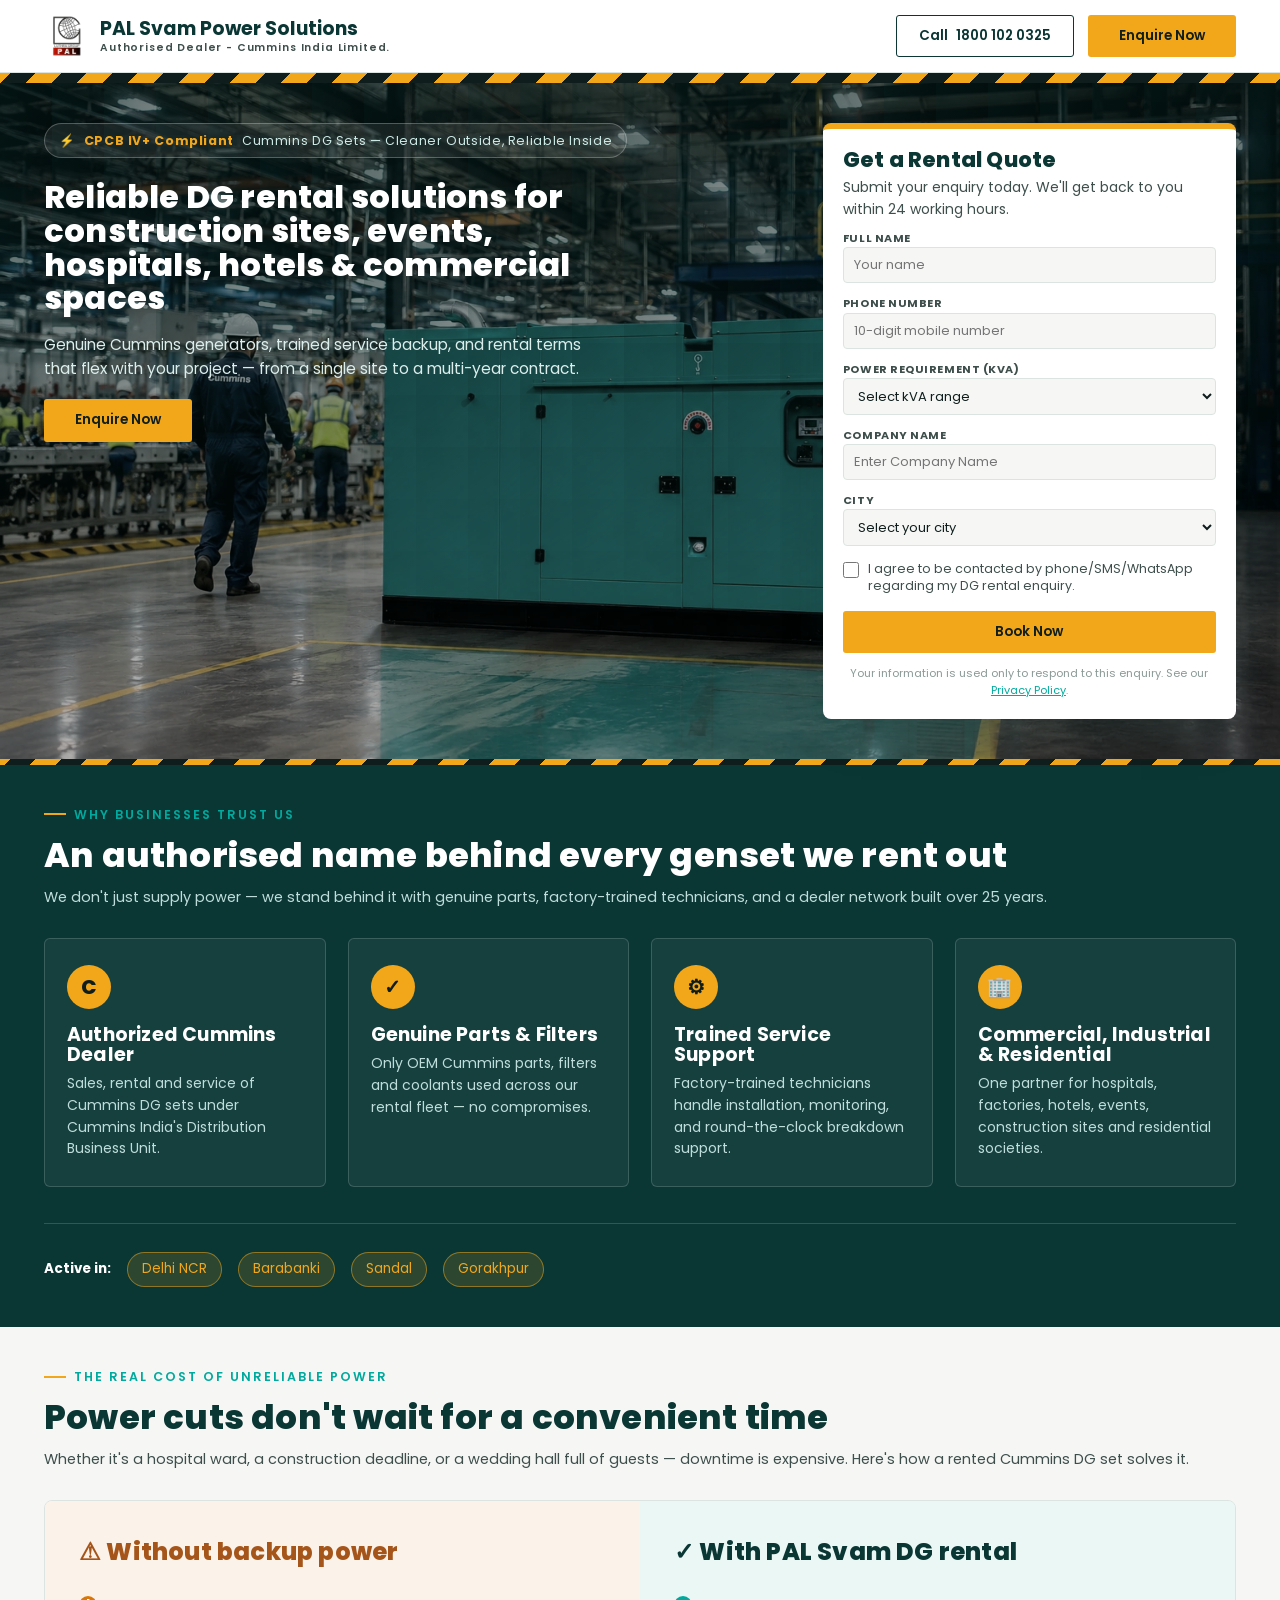
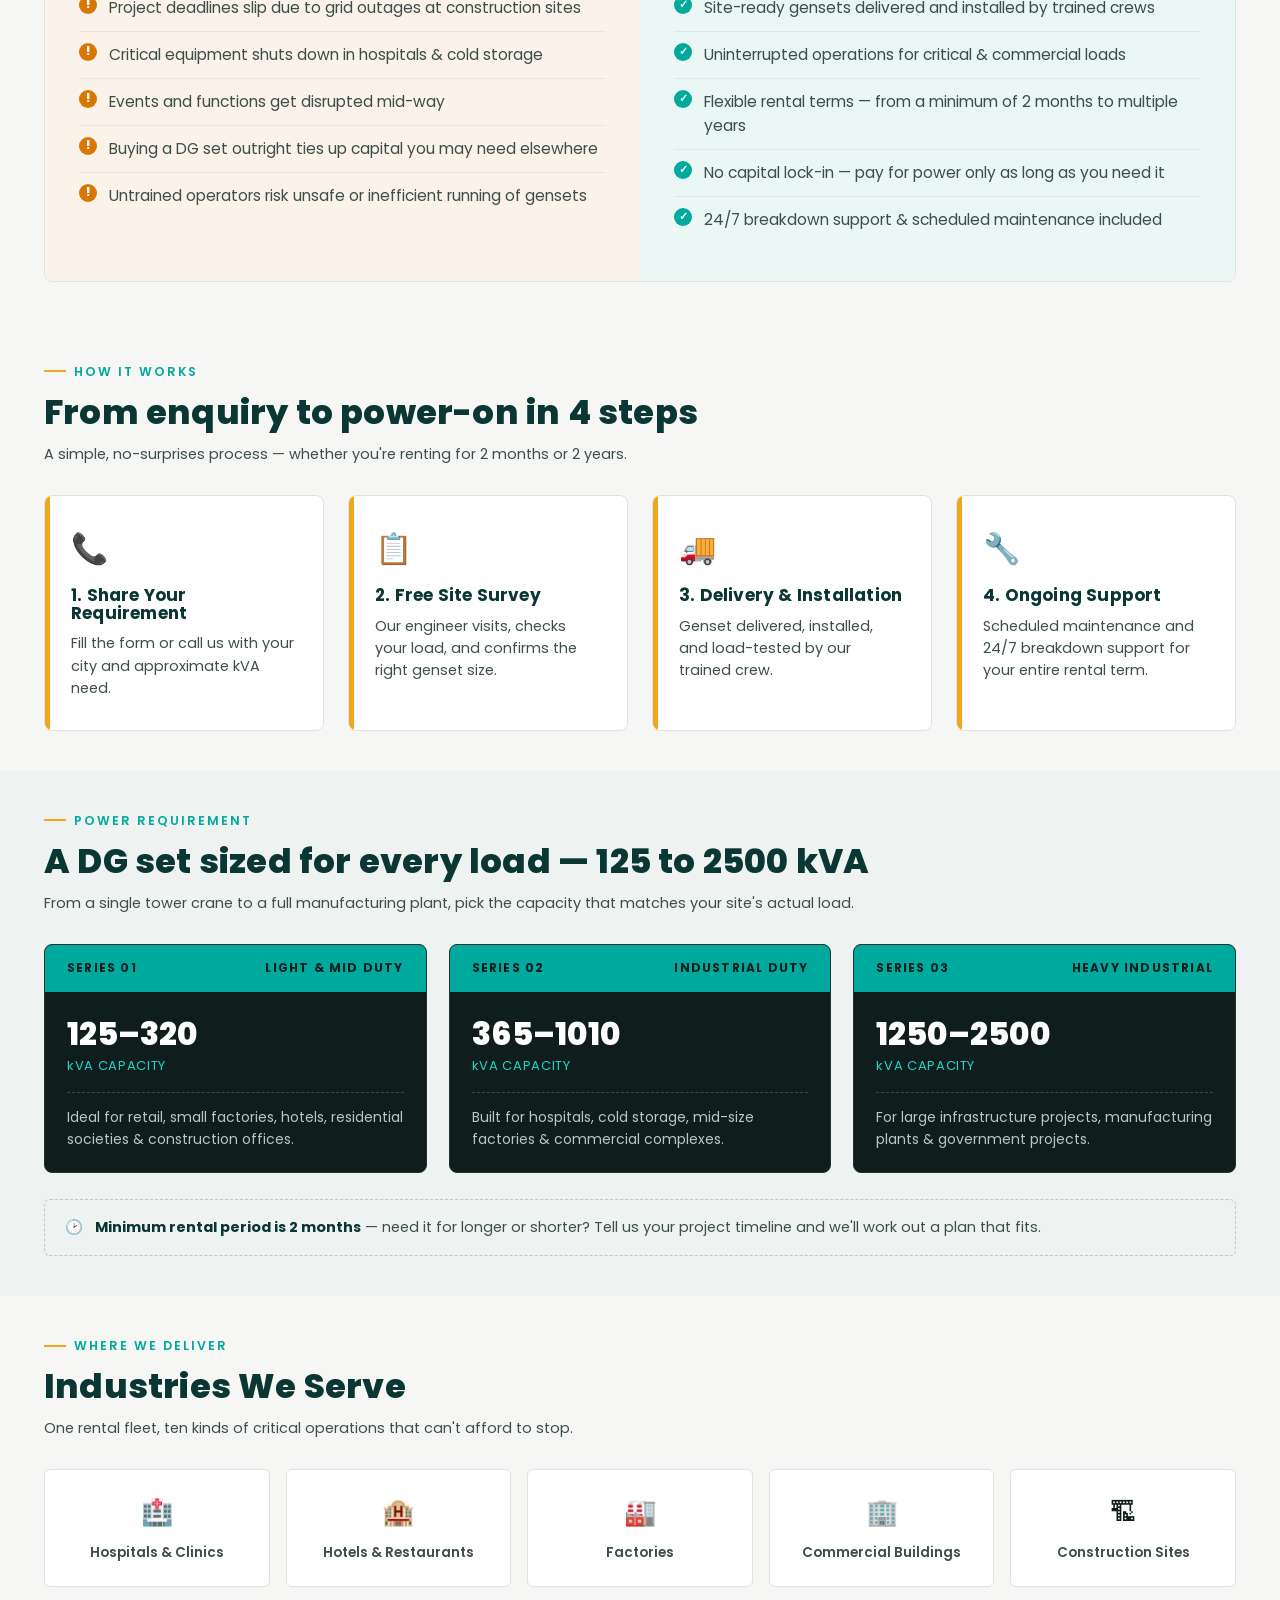
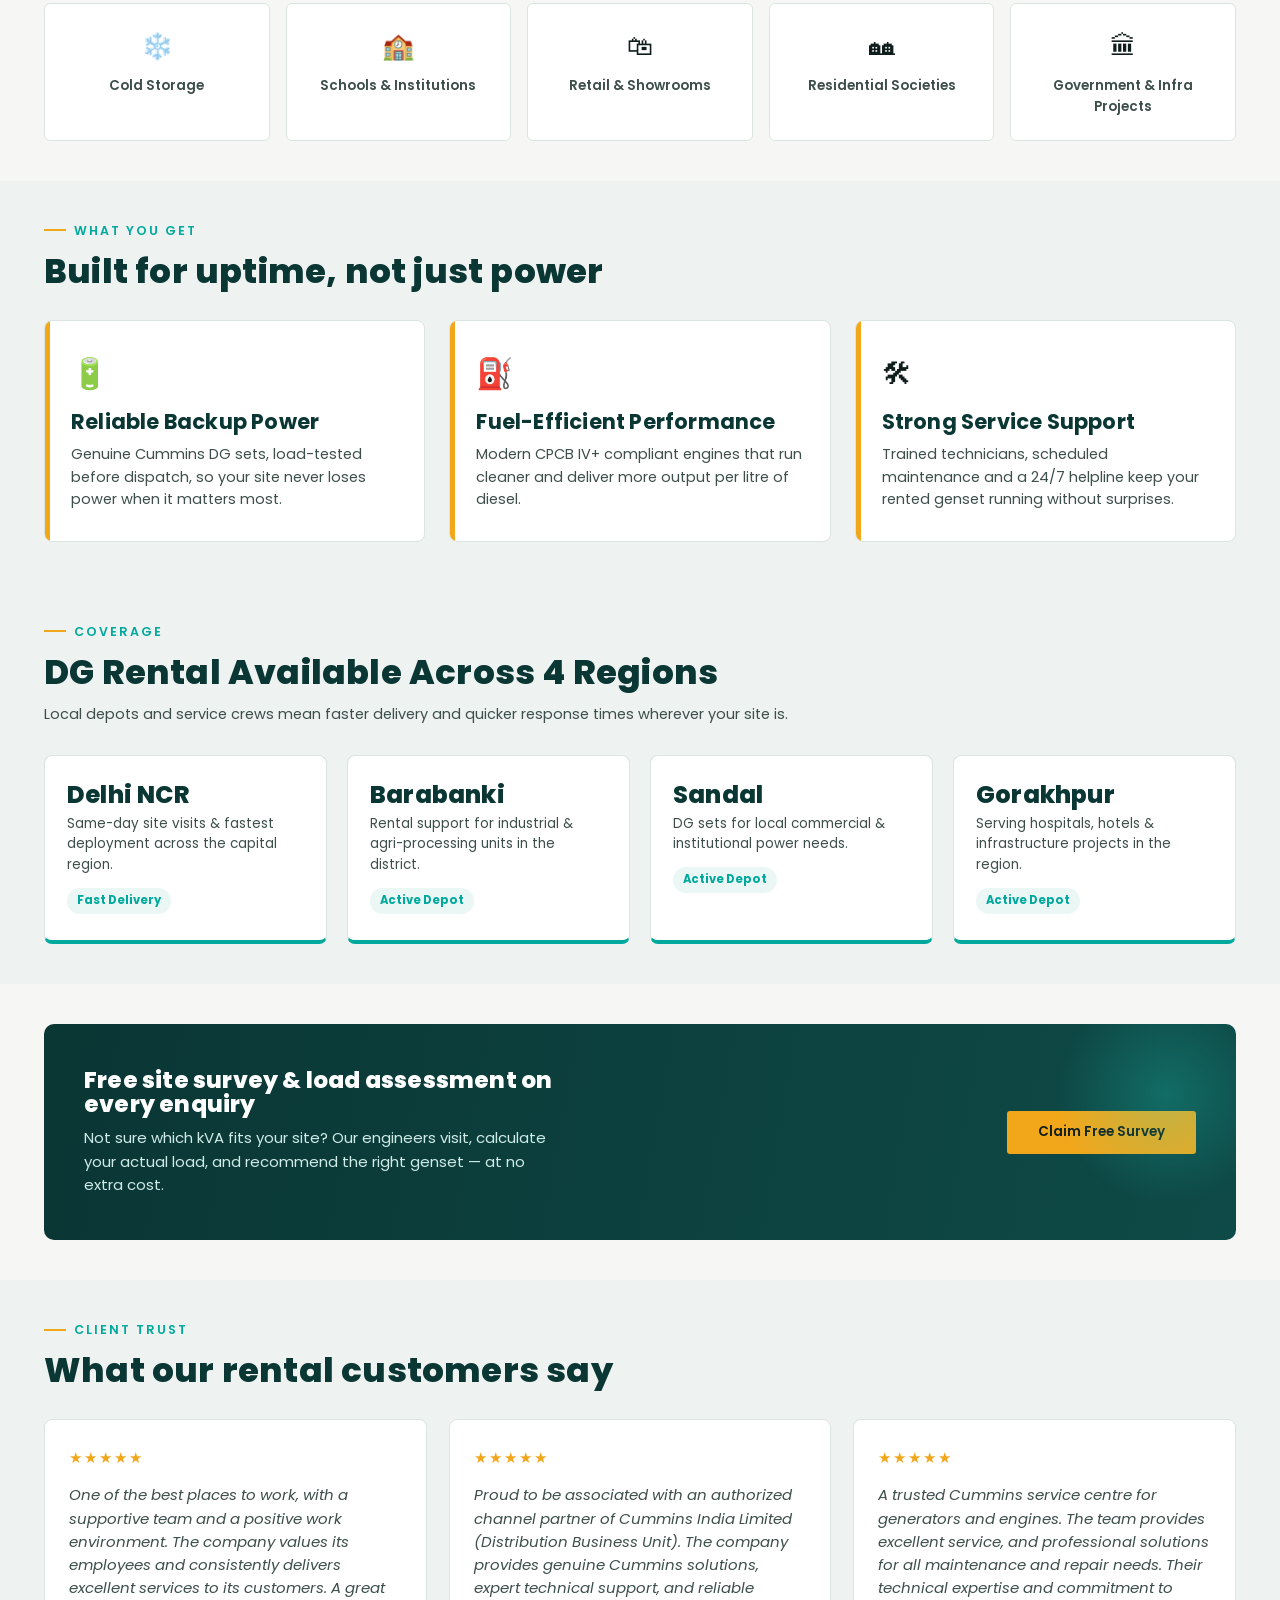
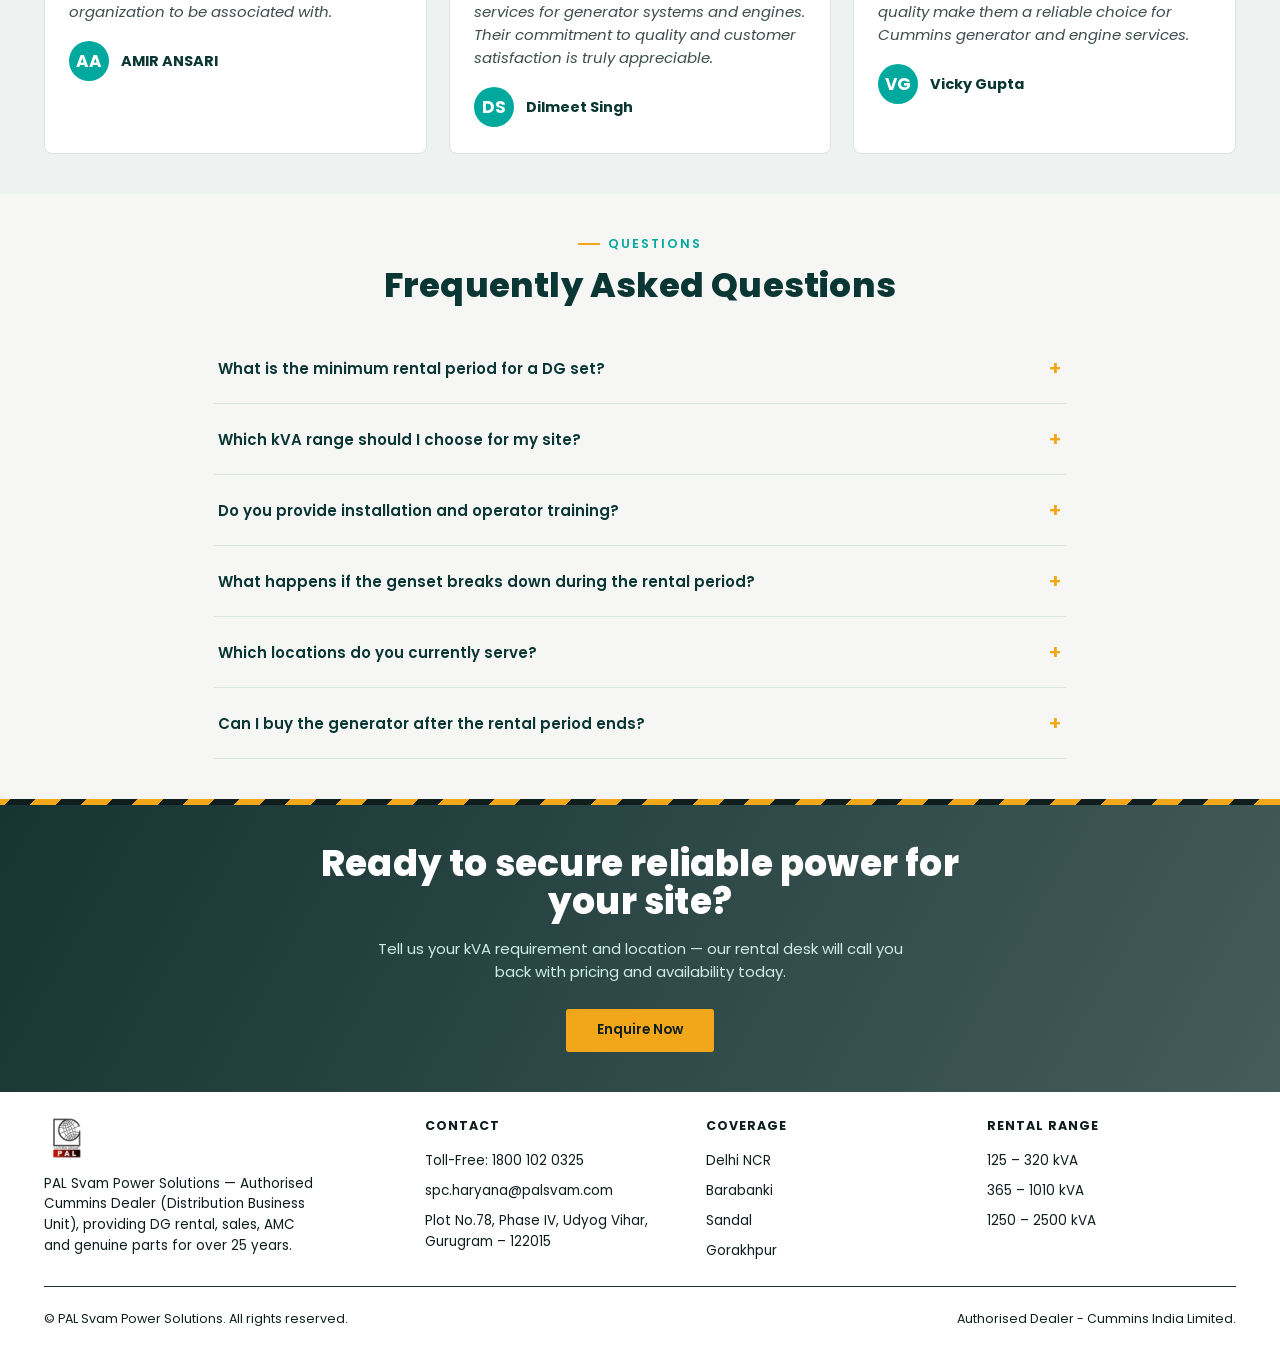
==== commit c2d4f24c: "some more changes done" ====
--- a/index.html
+++ b/index.html
@@ -1,786 +1,838 @@
 <!doctype html>
 <html lang="en">
-
-<head>
-  <meta charset="UTF-8" />
-  <meta name="viewport" content="width=device-width, initial-scale=1.0, user-scalable=1" />
-  <title>
-    DG Rental Solutions | PAL Svam Power Solutions — Cummins Authorised Dealer
-  </title>
-  <meta name="description"
-    content="Reliable DG rental solutions for construction sites, events, hospitals, hotels & commercial spaces. 125 kVA to 2500 kVA. Delhi NCR, Barabanki, Sandal, Gorakhpur." />
-  <meta name="theme-color" content="#0A3634" />
-
-  <!-- Open Graph / Facebook Ads preview tags -->
-  <meta property="og:type" content="website" />
-  <meta property="og:title" content="DG Rental Solutions | PAL Svam Power Solutions — Cummins Authorised Dealer" />
-  <meta property="og:description"
-    content="Reliable DG rental for construction sites, events, hospitals, hotels & commercial spaces. 125–2500 kVA. Delhi NCR, Barabanki, Sandal, Gorakhpur." />
-  <meta property="og:image" content="assets/genset-hero.jpg" />
-  <meta name="twitter:card" content="summary_large_image" />
-
-  <link rel="preconnect" href="https://fonts.googleapis.com" />
-  <link rel="preconnect" href="https://fonts.gstatic.com" crossorigin />
-  <link href="https://fonts.googleapis.com/css2?family=Poppins:wght@400;500;600;700;800&display=swap"
-    rel="stylesheet" />
-  <link rel="stylesheet" href="./style.css" />
-</head>
-
-<body>
-  <!-- <div class="topbar">
+  <head>
+    <meta charset="UTF-8" />
+    <meta
+      name="viewport"
+      content="width=device-width, initial-scale=1.0, user-scalable=1"
+    />
+    <title>
+      DG Rental Solutions | PAL Svam Power Solutions — Cummins Authorised Dealer
+    </title>
+    <meta
+      name="description"
+      content="Reliable DG rental solutions for construction sites, events, hospitals, hotels & commercial spaces. 125 kVA to 2500 kVA. Delhi NCR, Barabanki, Sandal, Gorakhpur."
+    />
+    <meta name="theme-color" content="#0A3634" />
+
+    <!-- Open Graph / Facebook Ads preview tags -->
+    <meta property="og:type" content="website" />
+    <meta
+      property="og:title"
+      content="DG Rental Solutions | PAL Svam Power Solutions — Cummins Authorised Dealer"
+    />
+    <meta
+      property="og:description"
+      content="Reliable DG rental for construction sites, events, hospitals, hotels & commercial spaces. 125–2500 kVA. Delhi NCR, Barabanki, Sandal, Gorakhpur."
+    />
+    <meta property="og:image" content="assets/genset-hero.jpg" />
+    <meta name="twitter:card" content="summary_large_image" />
+
+    <link rel="preconnect" href="https://fonts.googleapis.com" />
+    <link rel="preconnect" href="https://fonts.gstatic.com" crossorigin />
+    <link
+      href="https://fonts.googleapis.com/css2?family=Poppins:wght@400;500;600;700;800&display=swap"
+      rel="stylesheet"
+    />
+    <link rel="stylesheet" href="./style.css" />
+  </head>
+
+  <body>
+    <!-- <div class="topbar">
   <div class="wrap">
     <span>📞 North India Toll-Free: <a class="tel" href="tel:18001020325">1800 102 0325</a></span>
     <span class="locs">Serving Delhi NCR · Barabanki · Sandal · Gorakhpur</span>
   </div>
 </div> -->
 
-  <header>
-    <div class="wrap">
-      <div class="brand">
-        <img src="./pal-logo.png" alt="PAL Svam Power Solutions logo" />
-        <div class="name">
-          PAL Svam Power Solutions
-          <span>Authorised Dealer - Cummins India Limited</span>
-        </div>
-      </div>
-      <div class="header-cta">
-        <a href="tel:18001020325" class="btn btn-outline-dark"><span class="full">Call</span> 1800 102 0325</a>
-        <a href="#lead-form" class="btn btn-amber">Enquire Now</a>
-      </div>
-    </div>
-  </header>
-
-  <div class="hazard"></div>
-
-  <!-- HERO -->
-
-  <section class="hero" style="position: relative; isolation: isolate">
-    <div style="position: absolute; inset: 0; z-index: -2; overflow: hidden">
-      <picture>
-        <source media="(max-width: 768px)" srcset="./mobile-img.jpeg" />
-        <img class="hero-bg" src="./main-banner-desktop.webp" alt="Cummins DG Set Banner" loading="eager"
-          fetchpriority="high" />
-      </picture>
-    </div>
-
-    <div class="wrap hero-grid">
-      <div>
-        <div class="hero-badge">
-          ⚡ <b>CPCB IV+ Compliant</b> Cummins DG Sets — Cleaner Outside,
-          Reliable Inside
-        </div>
-        <h1>
-          Reliable DG rental solutions for construction sites, events,
-          hospitals, hotels &amp; commercial spaces
-        </h1>
-        <p class="sub">
-          Genuine Cummins generators, trained service backup, and rental terms
-          that flex with your project — from a single site to a multi-year
-          contract.
-        </p>
-        <div class="cta-row top">
-          <a id="lead-form" href="#lead-form" class="btn btn-amber">Enquire Now</a>
-          <!-- <a href="tel:18001020325" class="btn btn-teal">Book Now — Call Us</a> -->
-        </div>
-        <!-- <div class="hero-stats">
+    <header>
+      <div class="wrap">
+        <div class="brand">
+          <img src="./pal-logo.png" alt="PAL Svam Power Solutions logo" />
+          <div class="name">
+            PAL Svam Power Solutions
+            <span>Authorised Dealer - Cummins India Limited.</span>
+          </div>
+        </div>
+        <div class="header-cta">
+          <a href="tel:18001020325" class="btn btn-outline-dark"
+            ><span class="full">Call</span> 1800 102 0325</a
+          >
+          <a href="#lead-form" class="btn btn-amber">Enquire Now</a>
+        </div>
+      </div>
+    </header>
+
+    <div class="hazard"></div>
+
+    <!-- HERO -->
+
+    <section class="hero" style="position: relative; isolation: isolate">
+      <div style="position: absolute; inset: 0; z-index: -2; overflow: hidden">
+        <picture>
+          <source media="(max-width: 768px)" srcset="./mobile-img.jpeg" />
+          <img
+            class="hero-bg"
+            src="./main-banner-desktop.webp"
+            alt="Cummins DG Set Banner"
+            loading="eager"
+            fetchpriority="high"
+          />
+        </picture>
+      </div>
+
+      <div class="wrap hero-grid">
+        <div>
+          <div class="hero-badge">
+            ⚡ <b>CPCB IV+ Compliant</b> Cummins DG Sets — Cleaner Outside,
+            Reliable Inside
+          </div>
+          <h1>
+            Reliable DG rental solutions for construction sites, events,
+            hospitals, hotels &amp; commercial spaces
+          </h1>
+          <p class="sub">
+            Genuine Cummins generators, trained service backup, and rental terms
+            that flex with your project — from a single site to a multi-year
+            contract.
+          </p>
+          <div class="cta-row top">
+            <a id="lead-form" href="#lead-form" class="btn btn-amber"
+              >Enquire Now</a
+            >
+            <!-- <a href="tel:18001020325" class="btn btn-teal">Book Now — Call Us</a> -->
+          </div>
+          <!-- <div class="hero-stats">
         <div class="stat"><div class="num">25+</div><div class="lbl">YEARS IN POWER GEN</div></div>
         <div class="stat"><div class="num">125–2500</div><div class="lbl">KVA RANGE AVAILABLE</div></div>
         <div class="stat"><div class="num">24/7</div><div class="lbl">SERVICE SUPPORT</div></div>
         <div class="stat"><div class="num">4</div><div class="lbl">REGIONS COVERED</div></div>
       </div> -->
-      </div>
-
-      <div class="lead-card">
-        <h3>Get a Rental Quote</h3>
-        <p class="tag">
-          Reply within 24 hours on working hours. No obligation.
+        </div>
+
+        <div class="lead-card">
+          <h3>Get a Rental Quote</h3>
+          <p class="tag">
+            Submit your enquiry today. We'll get back to you within 24 working hours.
+          </p>
+          <form id="dgLeadForm">
+            <div class="field">
+              <label for="fname">Full Name</label>
+              <input
+                id="fname"
+                name="name"
+                type="text"
+                placeholder="Your name"
+                required
+              />
+            </div>
+            <div class="field">
+              <label for="fphone">Phone Number</label>
+              <input
+                id="fphone"
+                name="phone"
+                type="tel"
+                placeholder="10-digit mobile number"
+                pattern="[0-9]{10}"
+                required
+              />
+            </div>
+            <div class="field">
+              <label for="fkva">Power Requirement (kVA)</label>
+              <select id="fkva" name="kva" required>
+                <option value="" disabled selected>Select kVA range</option>
+                <option>125 – 320 kVA</option>
+                <option>365 – 1010 kVA</option>
+                <option>1250 – 2500 kVA</option>
+                <option>Not sure — need advice</option>
+              </select>
+            </div>
+            <div class="field">
+              <label for="cname">Company Name</label>
+              <input
+                id="cname"
+                name="phone"
+                type="tel"
+                placeholder="Enter Company Name"
+                required
+              />
+            </div>
+            <div class="field">
+              <label for="fcity">City</label>
+              <select id="fcity" name="city" required>
+                <option value="" disabled selected>Select your city</option>
+                <option>Delhi NCR</option>
+                <option>Barabanki</option>
+                <option>Sandal</option>
+                <option>Gorakhpur</option>
+                <option>Other</option>
+              </select>
+            </div>
+            <label class="consent">
+              <input type="checkbox" required />
+              <span
+                >I agree to be contacted by phone/SMS/WhatsApp regarding my DG
+                rental enquiry.</span
+              >
+            </label>
+            <button type="submit" class="btn btn-amber btn-block">
+              Book Now
+            </button>
+            <p class="fineprint">
+              Your information is used only to respond to this enquiry. See our
+              <a
+                href="#"
+                style="color: var(--teal-brand); text-decoration: underline"
+                >Privacy Policy</a
+              >.
+            </p>
+          </form>
+          <div class="form-success" id="formSuccess">
+            <div class="tick">✓</div>
+            <h4 style="font-size: 20px">Thank you!</h4>
+            <p
+              style="color: var(--ink-soft); margin-top: 8px; font-size: 14.5px"
+            >
+              Our rental desk will call you shortly to confirm availability and
+              pricing.
+            </p>
+          </div>
+        </div>
+      </div>
+    </section>
+
+    <div class="hazard thin"></div>
+
+    <!-- AUTHORITY -->
+    <section class="authority">
+      <div class="wrap">
+        <div class="section-head">
+          <div class="eyebrow">Why Businesses Trust Us</div>
+          <h2>An authorised name behind every genset we rent out</h2>
+          <p>
+            We don't just supply power — we stand behind it with genuine parts,
+            factory-trained technicians, and a dealer network built over 25
+            years.
+          </p>
+        </div>
+        <div class="auth-grid">
+          <div class="auth-card">
+            <div class="ic">C</div>
+            <h4>Authorized Cummins Dealer</h4>
+            <p>
+              Sales, rental and service of Cummins DG sets under Cummins India's
+              Distribution Business Unit.
+            </p>
+          </div>
+          <div class="auth-card">
+            <div class="ic">✓</div>
+            <h4>Genuine Parts &amp; Filters</h4>
+            <p>
+              Only OEM Cummins parts, filters and coolants used across our
+              rental fleet — no compromises.
+            </p>
+          </div>
+          <div class="auth-card">
+            <div class="ic">⚙</div>
+            <h4>Trained Service Support</h4>
+            <p>
+              Factory-trained technicians handle installation, monitoring, and
+              round-the-clock breakdown support.
+            </p>
+          </div>
+          <div class="auth-card">
+            <div class="ic">🏢</div>
+            <h4>Commercial, Industrial &amp; Residential</h4>
+            <p>
+              One partner for hospitals, factories, hotels, events, construction
+              sites and residential societies.
+            </p>
+          </div>
+        </div>
+        <div class="auth-locs">
+          <span style="color: #fff; font-weight: 700">Active in:</span>
+          <span class="pin">Delhi NCR</span>
+          <span class="pin">Barabanki</span>
+          <span class="pin">Sandal</span>
+          <span class="pin">Gorakhpur</span>
+        </div>
+      </div>
+    </section>
+
+    <!-- PROBLEM / SOLUTION -->
+    <section>
+      <div class="wrap">
+        <div class="section-head">
+          <div class="eyebrow">The Real Cost of Unreliable Power</div>
+          <h2>Power cuts don't wait for a convenient time</h2>
+          <p>
+            Whether it's a hospital ward, a construction deadline, or a wedding
+            hall full of guests — downtime is expensive. Here's how a rented
+            Cummins DG set solves it.
+          </p>
+        </div>
+        <div class="ps-grid">
+          <div class="ps-col problem">
+            <h3>⚠ Without backup power</h3>
+            <ul class="ps-list">
+              <li>
+                Project deadlines slip due to grid outages at construction sites
+              </li>
+              <li>
+                Critical equipment shuts down in hospitals &amp; cold storage
+              </li>
+              <li>Events and functions get disrupted mid-way</li>
+              <li>
+                Buying a DG set outright ties up capital you may need elsewhere
+              </li>
+              <li>
+                Untrained operators risk unsafe or inefficient running of
+                gensets
+              </li>
+            </ul>
+          </div>
+          <div class="ps-col solution">
+            <h3>✓ With PAL Svam DG rental</h3>
+            <ul class="ps-list">
+              <li>
+                Site-ready gensets delivered and installed by trained crews
+              </li>
+              <li>
+                Uninterrupted operations for critical &amp; commercial loads
+              </li>
+              <li>
+                Flexible rental terms — from a minimum of 2 months to multiple
+                years
+              </li>
+              <li>
+                No capital lock-in — pay for power only as long as you need it
+              </li>
+              <li>
+                24/7 breakdown support &amp; scheduled maintenance included
+              </li>
+            </ul>
+          </div>
+        </div>
+      </div>
+    </section>
+
+    <!-- HOW IT WORKS -->
+    <section>
+      <div class="wrap">
+        <div class="section-head">
+          <div class="eyebrow">How It Works</div>
+          <h2>From enquiry to power-on in 4 steps</h2>
+          <p>
+            A simple, no-surprises process — whether you're renting for 2 months
+            or 2 years.
+          </p>
+        </div>
+        <div class="hl-grid hl-grid-4">
+          <div class="hl-card">
+            <div class="ic">📞</div>
+            <h4 style="font-size: 17px">1. Share Your Requirement</h4>
+            <p>
+              Fill the form or call us with your city and approximate kVA need.
+            </p>
+          </div>
+          <div class="hl-card">
+            <div class="ic">📋</div>
+            <h4 style="font-size: 17px">2. Free Site Survey</h4>
+            <p>
+              Our engineer visits, checks your load, and confirms the right
+              genset size.
+            </p>
+          </div>
+          <div class="hl-card">
+            <div class="ic">🚚</div>
+            <h4 style="font-size: 17px">3. Delivery &amp; Installation</h4>
+            <p>
+              Genset delivered, installed, and load-tested by our trained crew.
+            </p>
+          </div>
+          <div class="hl-card">
+            <div class="ic">🔧</div>
+            <h4 style="font-size: 17px">4. Ongoing Support</h4>
+            <p>
+              Scheduled maintenance and 24/7 breakdown support for your entire
+              rental term.
+            </p>
+          </div>
+        </div>
+      </div>
+    </section>
+
+    <!-- KVA RANGE -->
+    <section style="background: var(--paper-2)">
+      <div class="wrap">
+        <div class="section-head">
+          <div class="eyebrow">Power Requirement</div>
+          <h2>A DG set sized for every load — 125 to 2500 kVA</h2>
+          <p>
+            From a single tower crane to a full manufacturing plant, pick the
+            capacity that matches your site's actual load.
+          </p>
+        </div>
+        <div class="kva-grid">
+          <div class="plate">
+            <div class="plate-head">
+              <span>Series 01</span><span>Light &amp; Mid Duty</span>
+            </div>
+            <div class="plate-body">
+              <div class="range">125–320</div>
+              <div class="unit">kVA CAPACITY</div>
+              <div class="use">
+                Ideal for retail, small factories, hotels, residential societies
+                &amp; construction offices.
+              </div>
+            </div>
+          </div>
+          <div class="plate">
+            <div class="plate-head">
+              <span>Series 02</span><span>Industrial Duty</span>
+            </div>
+            <div class="plate-body">
+              <div class="range">365–1010</div>
+              <div class="unit">kVA CAPACITY</div>
+              <div class="use">
+                Built for hospitals, cold storage, mid-size factories &amp;
+                commercial complexes.
+              </div>
+            </div>
+          </div>
+          <div class="plate">
+            <div class="plate-head">
+              <span>Series 03</span><span>Heavy Industrial</span>
+            </div>
+            <div class="plate-body">
+              <div class="range">1250–2500</div>
+              <div class="unit">kVA CAPACITY</div>
+              <div class="use">
+                For large infrastructure projects, manufacturing plants &amp;
+                government projects.
+              </div>
+            </div>
+          </div>
+        </div>
+        <div class="kva-note">
+          🕑
+          <span
+            ><b>Minimum rental period is 2 months</b> — need it for longer or
+            shorter? Tell us your project timeline and we'll work out a plan
+            that fits.</span
+          >
+        </div>
+      </div>
+    </section>
+
+    <!-- INDUSTRIES -->
+    <section>
+      <div class="wrap">
+        <div class="section-head">
+          <div class="eyebrow">Where We Deliver</div>
+          <h2>Industries We Serve</h2>
+          <p>
+            One rental fleet, ten kinds of critical operations that can't afford
+            to stop.
+          </p>
+        </div>
+        <div class="ind-grid">
+          <div class="ind-card">
+            <div class="ic">🏥</div>
+            <span>Hospitals &amp; Clinics</span>
+          </div>
+          <div class="ind-card">
+            <div class="ic">🏨</div>
+            <span>Hotels &amp; Restaurants</span>
+          </div>
+          <div class="ind-card">
+            <div class="ic">🏭</div>
+            <span>Factories</span>
+          </div>
+          <div class="ind-card">
+            <div class="ic">🏢</div>
+            <span>Commercial Buildings</span>
+          </div>
+          <div class="ind-card">
+            <div class="ic">🏗</div>
+            <span>Construction Sites</span>
+          </div>
+          <div class="ind-card">
+            <div class="ic">❄️</div>
+            <span>Cold Storage</span>
+          </div>
+          <div class="ind-card">
+            <div class="ic">🏫</div>
+            <span>Schools &amp; Institutions</span>
+          </div>
+          <div class="ind-card">
+            <div class="ic">🛍</div>
+            <span>Retail &amp; Showrooms</span>
+          </div>
+          <div class="ind-card">
+            <div class="ic">🏘</div>
+            <span>Residential Societies</span>
+          </div>
+          <div class="ind-card">
+            <div class="ic">🏛</div>
+            <span>Government &amp; Infra Projects</span>
+          </div>
+        </div>
+      </div>
+    </section>
+
+    <!-- HIGHLIGHTS -->
+    <section style="background: var(--paper-2)">
+      <div class="wrap">
+        <div class="section-head">
+          <div class="eyebrow">What You Get</div>
+          <h2>Built for uptime, not just power</h2>
+        </div>
+        <div class="hl-grid">
+          <div class="hl-card">
+            <div class="ic">🔋</div>
+            <h4>Reliable Backup Power</h4>
+            <p>
+              Genuine Cummins DG sets, load-tested before dispatch, so your site
+              never loses power when it matters most.
+            </p>
+          </div>
+          <div class="hl-card">
+            <div class="ic">⛽</div>
+            <h4>Fuel-Efficient Performance</h4>
+            <p>
+              Modern CPCB IV+ compliant engines that run cleaner and deliver
+              more output per litre of diesel.
+            </p>
+          </div>
+          <div class="hl-card">
+            <div class="ic">🛠</div>
+            <h4>Strong Service Support</h4>
+            <p>
+              Trained technicians, scheduled maintenance and a 24/7 helpline
+              keep your rented genset running without surprises.
+            </p>
+          </div>
+        </div>
+      </div>
+    </section>
+
+    <!-- LOCATIONS -->
+    <section class="locations">
+      <div class="wrap">
+        <div class="section-head">
+          <div class="eyebrow">Coverage</div>
+          <h2>DG Rental Available Across 4 Regions</h2>
+          <p>
+            Local depots and service crews mean faster delivery and quicker
+            response times wherever your site is.
+          </p>
+        </div>
+        <div class="loc-grid">
+          <div class="loc-card">
+            <h4>Delhi NCR</h4>
+            <p>
+              Same-day site visits &amp; fastest deployment across the capital
+              region.
+            </p>
+            <span class="badge">Fast Delivery</span>
+          </div>
+          <div class="loc-card">
+            <h4>Barabanki</h4>
+            <p>
+              Rental support for industrial &amp; agri-processing units in the
+              district.
+            </p>
+            <span class="badge">Active Depot</span>
+          </div>
+          <div class="loc-card">
+            <h4>Sandal</h4>
+            <p>DG sets for local commercial &amp; institutional power needs.</p>
+            <span class="badge">Active Depot</span>
+          </div>
+          <div class="loc-card">
+            <h4>Gorakhpur</h4>
+            <p>
+              Serving hospitals, hotels &amp; infrastructure projects in the
+              region.
+            </p>
+            <span class="badge">Active Depot</span>
+          </div>
+        </div>
+      </div>
+    </section>
+
+    <!-- OFFER -->
+    <section>
+      <div class="wrap">
+        <div class="offer">
+          <div>
+            <h3>Free site survey &amp; load assessment on every enquiry</h3>
+            <p>
+              Not sure which kVA fits your site? Our engineers visit, calculate
+              your actual load, and recommend the right genset — at no extra
+              cost.
+            </p>
+          </div>
+          <a href="#lead-form" class="btn btn-amber">Claim Free Survey</a>
+        </div>
+      </div>
+    </section>
+
+    <!-- TESTIMONIALS -->
+    <section style="background: var(--paper-2)">
+      <div class="wrap">
+        <div class="section-head">
+          <div class="eyebrow">Client Trust</div>
+          <h2>What our rental customers say</h2>
+        </div>
+        <div class="test-grid">
+          <div class="test-card">
+            <div class="stars">★★★★★</div>
+            <p class="quote">
+              One of the best places to work, with a supportive team and a
+              positive work environment. The company values its employees and
+              consistently delivers excellent services to its customers. A great
+              organization to be associated with.
+            </p>
+            <div class="who">
+              <div class="avatar">AA</div>
+              <div><b>AMIR ANSARI</b></div>
+            </div>
+          </div>
+          <div class="test-card">
+            <div class="stars">★★★★★</div>
+            <p class="quote">
+              Proud to be associated with an authorized channel partner of
+              Cummins India Limited (Distribution Business Unit). The company
+              provides genuine Cummins solutions, expert technical support, and
+              reliable services for generator systems and engines. Their
+              commitment to quality and customer satisfaction is truly
+              appreciable.
+            </p>
+            <div class="who">
+              <div class="avatar">DS</div>
+              <div><b>Dilmeet Singh</b></div>
+            </div>
+          </div>
+          <div class="test-card">
+            <div class="stars">★★★★★</div>
+            <p class="quote">
+              A trusted Cummins service centre for generators and engines. The
+              team provides excellent service, and professional solutions for
+              all maintenance and repair needs. Their technical expertise and
+              commitment to quality make them a reliable choice for Cummins
+              generator and engine services.
+            </p>
+            <div class="who">
+              <div class="avatar">VG</div>
+              <div><b>Vicky Gupta</b></div>
+            </div>
+          </div>
+        </div>
+      </div>
+    </section>
+
+    <!-- FAQ -->
+    <section>
+      <div class="wrap" style="max-width: 900px">
+        <div class="section-head center">
+          <div class="eyebrow" style="justify-content: center">Questions</div>
+          <h2>Frequently Asked Questions</h2>
+        </div>
+        <div id="faqList">
+          <div class="faq-item">
+            <button class="faq-q">
+              What is the minimum rental period for a DG set?
+              <span class="plus">+</span>
+            </button>
+            <div class="faq-a">
+              <p>
+                We rent out DG sets for a minimum of 2 months. There is no fixed
+                maximum — you can extend the rental for as many days, months, or
+                years as your project requires.
+              </p>
+            </div>
+          </div>
+          <div class="faq-item">
+            <button class="faq-q">
+              Which kVA range should I choose for my site?
+              <span class="plus">+</span>
+            </button>
+            <div class="faq-a">
+              <p>
+                It depends on your connected load. Our engineers offer a free
+                site survey and load assessment to recommend the right capacity
+                from our 125–320, 365–1010, or 1250–2500 kVA ranges.
+              </p>
+            </div>
+          </div>
+          <div class="faq-item">
+            <button class="faq-q">
+              Do you provide installation and operator training?
+              <span class="plus">+</span>
+            </button>
+            <div class="faq-a">
+              <p>
+                Yes. Our team handles on-site installation and briefs your staff
+                on safe, efficient operation so there's no disruption to your
+                daily work.
+              </p>
+            </div>
+          </div>
+          <div class="faq-item">
+            <button class="faq-q">
+              What happens if the genset breaks down during the rental period?
+              <span class="plus">+</span>
+            </button>
+            <div class="faq-a">
+              <p>
+                Our 24/7 service support team responds to breakdowns quickly,
+                and as an authorised Cummins dealer we use only genuine parts
+                for any repair carried out on-site.
+              </p>
+            </div>
+          </div>
+          <div class="faq-item">
+            <button class="faq-q">
+              Which locations do you currently serve?
+              <span class="plus">+</span>
+            </button>
+            <div class="faq-a">
+              <p>
+                We currently offer DG rental services across Delhi NCR,
+                Barabanki, Sandal, and Gorakhpur, with local depots for faster
+                delivery and service response.
+              </p>
+            </div>
+          </div>
+          <div class="faq-item">
+            <button class="faq-q">
+              Can I buy the generator after the rental period ends?
+              <span class="plus">+</span>
+            </button>
+            <div class="faq-a">
+              <p>
+                Yes, customers have the option to purchase the rented genset at
+                the end of the term, or move to a new unit if your power
+                requirement has changed.
+              </p>
+            </div>
+          </div>
+        </div>
+      </div>
+    </section>
+
+    <!-- FINAL CTA -->
+    <div class="hazard thin"></div>
+    <section class="final-cta">
+      <div class="wrap">
+        <h2>Ready to secure reliable power for your site?</h2>
+        <p>
+          Tell us your kVA requirement and location — our rental desk will call
+          you back with pricing and availability today.
         </p>
-        <form id="dgLeadForm">
-          <div class="field">
-            <label for="fname">Full Name</label>
-            <input id="fname" name="name" type="text" placeholder="Your name" required />
-          </div>
-          <div class="field">
-            <label for="fphone">Phone Number</label>
-            <input id="fphone" name="phone" type="tel" placeholder="10-digit mobile number" pattern="[0-9]{10}"
-              required />
-          </div>
-          <div class="field">
-            <label for="fkva">Power Requirement (kVA)</label>
-            <select id="fkva" name="kva" required>
-              <option value="" disabled selected>Select kVA range</option>
-              <option>125 – 320 kVA</option>
-              <option>365 – 1010 kVA</option>
-              <option>1250 – 2500 kVA</option>
-              <option>Not sure — need advice</option>
-            </select>
-          </div>
-          <div class="field">
-            <label for="cname">Company Name</label>
-            <input id="cname" name="phone" type="tel" placeholder="Enter Company Name" required />
-          </div>
-          <div class="field">
-            <label for="fcity">City</label>
-            <select id="fcity" name="city" required>
-              <option value="" disabled selected>Select your city</option>
-              <option>Delhi NCR</option>
-              <option>Barabanki</option>
-              <option>Sandal</option>
-              <option>Gorakhpur</option>
-              <option>Other</option>
-            </select>
-          </div>
-          <label class="consent">
-            <input type="checkbox" required />
-            <span>I agree to be contacted by phone/SMS/WhatsApp regarding my DG
-              rental enquiry.</span>
-          </label>
-          <button type="submit" class="btn btn-amber btn-block">
-            Book Now
-          </button>
-          <p class="fineprint">
-            Your information is used only to respond to this enquiry. See our
-            <a href="#" style="color: var(--teal-brand); text-decoration: underline">Privacy Policy</a>.
-          </p>
-        </form>
-        <div class="form-success" id="formSuccess">
-          <div class="tick">✓</div>
-          <h4 style="font-size: 20px">Thank you!</h4>
-          <p style="color: var(--ink-soft); margin-top: 8px; font-size: 14.5px">
-            Our rental desk will call you shortly to confirm availability and
-            pricing.
-          </p>
-        </div>
-      </div>
-    </div>
-  </section>
-
-  <div class="hazard thin"></div>
-
-  <!-- AUTHORITY -->
-  <section class="authority">
-    <div class="wrap">
-      <div class="section-head">
-        <div class="eyebrow">Why Businesses Trust Us</div>
-        <h2>An authorised name behind every genset we rent out</h2>
-        <p>
-          We don't just supply power — we stand behind it with genuine parts,
-          factory-trained technicians, and a dealer network built over 25
-          years.
-        </p>
-      </div>
-      <div class="auth-grid">
-        <div class="auth-card">
-          <div class="ic">C</div>
-          <h4>Authorized Cummins Dealer</h4>
-          <p>
-            Sales, rental and service of Cummins DG sets under Cummins India's
-            Distribution Business Unit.
-          </p>
-        </div>
-        <div class="auth-card">
-          <div class="ic">✓</div>
-          <h4>Genuine Parts &amp; Filters</h4>
-          <p>
-            Only OEM Cummins parts, filters and coolants used across our
-            rental fleet — no compromises.
-          </p>
-        </div>
-        <div class="auth-card">
-          <div class="ic">⚙</div>
-          <h4>Trained Service Support</h4>
-          <p>
-            Factory-trained technicians handle installation, monitoring, and
-            round-the-clock breakdown support.
-          </p>
-        </div>
-        <div class="auth-card">
-          <div class="ic">🏢</div>
-          <h4>Commercial, Industrial &amp; Residential</h4>
-          <p>
-            One partner for hospitals, factories, hotels, events, construction
-            sites and residential societies.
-          </p>
-        </div>
-      </div>
-      <div class="auth-locs">
-        <span style="color: #fff; font-weight: 700">Active in:</span>
-        <span class="pin">Delhi NCR</span>
-        <span class="pin">Barabanki</span>
-        <span class="pin">Sandal</span>
-        <span class="pin">Gorakhpur</span>
-      </div>
-    </div>
-  </section>
-
-  <!-- PROBLEM / SOLUTION -->
-  <section>
-    <div class="wrap">
-      <div class="section-head">
-        <div class="eyebrow">The Real Cost of Unreliable Power</div>
-        <h2>Power cuts don't wait for a convenient time</h2>
-        <p>
-          Whether it's a hospital ward, a construction deadline, or a wedding
-          hall full of guests — downtime is expensive. Here's how a rented
-          Cummins DG set solves it.
-        </p>
-      </div>
-      <div class="ps-grid">
-        <div class="ps-col problem">
-          <h3>⚠ Without backup power</h3>
-          <ul class="ps-list">
-            <li>
-              Project deadlines slip due to grid outages at construction sites
-            </li>
-            <li>
-              Critical equipment shuts down in hospitals &amp; cold storage
-            </li>
-            <li>Events and functions get disrupted mid-way</li>
-            <li>
-              Buying a DG set outright ties up capital you may need elsewhere
-            </li>
-            <li>
-              Untrained operators risk unsafe or inefficient running of
-              gensets
-            </li>
-          </ul>
-        </div>
-        <div class="ps-col solution">
-          <h3>✓ With PAL Svam DG rental</h3>
-          <ul class="ps-list">
-            <li>
-              Site-ready gensets delivered and installed by trained crews
-            </li>
-            <li>
-              Uninterrupted operations for critical &amp; commercial loads
-            </li>
-            <li>
-              Flexible rental terms — from a minimum of 2 months to multiple
-              years
-            </li>
-            <li>
-              No capital lock-in — pay for power only as long as you need it
-            </li>
-            <li>
-              24/7 breakdown support &amp; scheduled maintenance included
-            </li>
-          </ul>
-        </div>
-      </div>
-    </div>
-  </section>
-
-  <!-- HOW IT WORKS -->
-  <section>
-    <div class="wrap">
-      <div class="section-head">
-        <div class="eyebrow">How It Works</div>
-        <h2>From enquiry to power-on in 4 steps</h2>
-        <p>
-          A simple, no-surprises process — whether you're renting for 2 months
-          or 2 years.
-        </p>
-      </div>
-      <div class="hl-grid hl-grid-4">
-        <div class="hl-card">
-          <div class="ic">📞</div>
-          <h4 style="font-size: 17px">1. Share Your Requirement</h4>
-          <p>
-            Fill the form or call us with your city and approximate kVA need.
-          </p>
-        </div>
-        <div class="hl-card">
-          <div class="ic">📋</div>
-          <h4 style="font-size: 17px">2. Free Site Survey</h4>
-          <p>
-            Our engineer visits, checks your load, and confirms the right
-            genset size.
-          </p>
-        </div>
-        <div class="hl-card">
-          <div class="ic">🚚</div>
-          <h4 style="font-size: 17px">3. Delivery &amp; Installation</h4>
-          <p>
-            Genset delivered, installed, and load-tested by our trained crew.
-          </p>
-        </div>
-        <div class="hl-card">
-          <div class="ic">🔧</div>
-          <h4 style="font-size: 17px">4. Ongoing Support</h4>
-          <p>
-            Scheduled maintenance and 24/7 breakdown support for your entire
-            rental term.
-          </p>
-        </div>
-      </div>
-    </div>
-  </section>
-
-  <!-- KVA RANGE -->
-  <section style="background: var(--paper-2)">
-    <div class="wrap">
-      <div class="section-head">
-        <div class="eyebrow">Power Requirement</div>
-        <h2>A DG set sized for every load — 125 to 2500 kVA</h2>
-        <p>
-          From a single tower crane to a full manufacturing plant, pick the
-          capacity that matches your site's actual load.
-        </p>
-      </div>
-      <div class="kva-grid">
-        <div class="plate">
-          <div class="plate-head">
-            <span>Series 01</span><span>Light &amp; Mid Duty</span>
-          </div>
-          <div class="plate-body">
-            <div class="range">125–320</div>
-            <div class="unit">kVA CAPACITY</div>
-            <div class="use">
-              Ideal for retail, small factories, hotels, residential societies
-              &amp; construction offices.
-            </div>
-          </div>
-        </div>
-        <div class="plate">
-          <div class="plate-head">
-            <span>Series 02</span><span>Industrial Duty</span>
-          </div>
-          <div class="plate-body">
-            <div class="range">365–1010</div>
-            <div class="unit">kVA CAPACITY</div>
-            <div class="use">
-              Built for hospitals, cold storage, mid-size factories &amp;
-              commercial complexes.
-            </div>
-          </div>
-        </div>
-        <div class="plate">
-          <div class="plate-head">
-            <span>Series 03</span><span>Heavy Industrial</span>
-          </div>
-          <div class="plate-body">
-            <div class="range">1250–2500</div>
-            <div class="unit">kVA CAPACITY</div>
-            <div class="use">
-              For large infrastructure projects, manufacturing plants &amp;
-              government projects.
-            </div>
-          </div>
-        </div>
-      </div>
-      <div class="kva-note">
-        🕑
-        <span><b>Minimum rental period is 2 months</b> — need it for longer or
-          shorter? Tell us your project timeline and we'll work out a plan
-          that fits.</span>
-      </div>
-    </div>
-  </section>
-
-  <!-- INDUSTRIES -->
-  <section>
-    <div class="wrap">
-      <div class="section-head">
-        <div class="eyebrow">Where We Deliver</div>
-        <h2>Industries We Serve</h2>
-        <p>
-          One rental fleet, ten kinds of critical operations that can't afford
-          to stop.
-        </p>
-      </div>
-      <div class="ind-grid">
-        <div class="ind-card">
-          <div class="ic">🏥</div>
-          <span>Hospitals &amp; Clinics</span>
-        </div>
-        <div class="ind-card">
-          <div class="ic">🏨</div>
-          <span>Hotels &amp; Restaurants</span>
-        </div>
-        <div class="ind-card">
-          <div class="ic">🏭</div>
-          <span>Factories</span>
-        </div>
-        <div class="ind-card">
-          <div class="ic">🏢</div>
-          <span>Commercial Buildings</span>
-        </div>
-        <div class="ind-card">
-          <div class="ic">🏗</div>
-          <span>Construction Sites</span>
-        </div>
-        <div class="ind-card">
-          <div class="ic">❄️</div>
-          <span>Cold Storage</span>
-        </div>
-        <div class="ind-card">
-          <div class="ic">🏫</div>
-          <span>Schools &amp; Institutions</span>
-        </div>
-        <div class="ind-card">
-          <div class="ic">🛍</div>
-          <span>Retail &amp; Showrooms</span>
-        </div>
-        <div class="ind-card">
-          <div class="ic">🏘</div>
-          <span>Residential Societies</span>
-        </div>
-        <div class="ind-card">
-          <div class="ic">🏛</div>
-          <span>Government &amp; Infra Projects</span>
-        </div>
-      </div>
-    </div>
-  </section>
-
-  <!-- HIGHLIGHTS -->
-  <section style="background: var(--paper-2)">
-    <div class="wrap">
-      <div class="section-head">
-        <div class="eyebrow">What You Get</div>
-        <h2>Built for uptime, not just power</h2>
-      </div>
-      <div class="hl-grid">
-        <div class="hl-card">
-          <div class="ic">🔋</div>
-          <h4>Reliable Backup Power</h4>
-          <p>
-            Genuine Cummins DG sets, load-tested before dispatch, so your site
-            never loses power when it matters most.
-          </p>
-        </div>
-        <div class="hl-card">
-          <div class="ic">⛽</div>
-          <h4>Fuel-Efficient Performance</h4>
-          <p>
-            Modern CPCB IV+ compliant engines that run cleaner and deliver
-            more output per litre of diesel.
-          </p>
-        </div>
-        <div class="hl-card">
-          <div class="ic">🛠</div>
-          <h4>Strong Service Support</h4>
-          <p>
-            Trained technicians, scheduled maintenance and a 24/7 helpline
-            keep your rented genset running without surprises.
-          </p>
-        </div>
-      </div>
-    </div>
-  </section>
-
-  <!-- LOCATIONS -->
-  <section class="locations">
-    <div class="wrap">
-      <div class="section-head">
-        <div class="eyebrow">Coverage</div>
-        <h2>DG Rental Available Across 4 Regions</h2>
-        <p>
-          Local depots and service crews mean faster delivery and quicker
-          response times wherever your site is.
-        </p>
-      </div>
-      <div class="loc-grid">
-        <div class="loc-card">
-          <h4>Delhi NCR</h4>
-          <p>
-            Same-day site visits &amp; fastest deployment across the capital
-            region.
-          </p>
-          <span class="badge">Fast Delivery</span>
-        </div>
-        <div class="loc-card">
-          <h4>Barabanki</h4>
-          <p>
-            Rental support for industrial &amp; agri-processing units in the
-            district.
-          </p>
-          <span class="badge">Active Depot</span>
-        </div>
-        <div class="loc-card">
-          <h4>Sandal</h4>
-          <p>DG sets for local commercial &amp; institutional power needs.</p>
-          <span class="badge">Active Depot</span>
-        </div>
-        <div class="loc-card">
-          <h4>Gorakhpur</h4>
-          <p>
-            Serving hospitals, hotels &amp; infrastructure projects in the
-            region.
-          </p>
-          <span class="badge">Active Depot</span>
-        </div>
-      </div>
-    </div>
-  </section>
-
-  <!-- OFFER -->
-  <section>
-    <div class="wrap">
-      <div class="offer">
-        <div>
-          <h3>Free site survey &amp; load assessment on every enquiry</h3>
-          <p>
-            Not sure which kVA fits your site? Our engineers visit, calculate
-            your actual load, and recommend the right genset — at no extra
-            cost.
-          </p>
-        </div>
-        <a href="#lead-form" class="btn btn-amber">Claim Free Survey</a>
-      </div>
-    </div>
-  </section>
-
-  <!-- TESTIMONIALS -->
-  <section style="background: var(--paper-2)">
-    <div class="wrap">
-      <div class="section-head">
-        <div class="eyebrow">Client Trust</div>
-        <h2>What our rental customers say</h2>
-      </div>
-      <div class="test-grid">
-        <div class="test-card">
-          <div class="stars">★★★★★</div>
-          <p class="quote">
-            One of the best places to work, with a supportive team and a
-            positive work environment. The company values its employees and
-            consistently delivers excellent services to its customers. A great
-            organization to be associated with.
-          </p>
-          <div class="who">
-            <div class="avatar">AA</div>
-            <div><b>AMIR ANSARI</b></div>
-          </div>
-        </div>
-        <div class="test-card">
-          <div class="stars">★★★★★</div>
-          <p class="quote">
-            Proud to be associated with an authorized channel partner of
-            Cummins India Limited (Distribution Business Unit). The company
-            provides genuine Cummins solutions, expert technical support, and
-            reliable services for generator systems and engines. Their
-            commitment to quality and customer satisfaction is truly
-            appreciable.
-          </p>
-          <div class="who">
-            <div class="avatar">DS</div>
-            <div><b>Dilmeet Singh</b></div>
-          </div>
-        </div>
-        <div class="test-card">
-          <div class="stars">★★★★★</div>
-          <p class="quote">
-            A trusted Cummins service centre for generators and engines. The
-            team provides excellent service, and professional solutions for
-            all maintenance and repair needs. Their technical expertise and
-            commitment to quality make them a reliable choice for Cummins
-            generator and engine services.
-          </p>
-          <div class="who">
-            <div class="avatar">VG</div>
-            <div><b>Vicky Gupta</b></div>
-          </div>
-        </div>
-      </div>
-    </div>
-  </section>
-
-  <!-- FAQ -->
-  <section>
-    <div class="wrap" style="max-width: 900px">
-      <div class="section-head center">
-        <div class="eyebrow" style="justify-content: center">Questions</div>
-        <h2>Frequently Asked Questions</h2>
-      </div>
-      <div id="faqList">
-        <div class="faq-item">
-          <button class="faq-q">
-            What is the minimum rental period for a DG set?
-            <span class="plus">+</span>
-          </button>
-          <div class="faq-a">
-            <p>
-              We rent out DG sets for a minimum of 2 months. There is no fixed
-              maximum — you can extend the rental for as many days, months, or
-              years as your project requires.
-            </p>
-          </div>
-        </div>
-        <div class="faq-item">
-          <button class="faq-q">
-            Which kVA range should I choose for my site?
-            <span class="plus">+</span>
-          </button>
-          <div class="faq-a">
-            <p>
-              It depends on your connected load. Our engineers offer a free
-              site survey and load assessment to recommend the right capacity
-              from our 125–320, 365–1010, or 1250–2500 kVA ranges.
-            </p>
-          </div>
-        </div>
-        <div class="faq-item">
-          <button class="faq-q">
-            Do you provide installation and operator training?
-            <span class="plus">+</span>
-          </button>
-          <div class="faq-a">
-            <p>
-              Yes. Our team handles on-site installation and briefs your staff
-              on safe, efficient operation so there's no disruption to your
-              daily work.
-            </p>
-          </div>
-        </div>
-        <div class="faq-item">
-          <button class="faq-q">
-            What happens if the genset breaks down during the rental period?
-            <span class="plus">+</span>
-          </button>
-          <div class="faq-a">
-            <p>
-              Our 24/7 service support team responds to breakdowns quickly,
-              and as an authorised Cummins dealer we use only genuine parts
-              for any repair carried out on-site.
-            </p>
-          </div>
-        </div>
-        <div class="faq-item">
-          <button class="faq-q">
-            Which locations do you currently serve?
-            <span class="plus">+</span>
-          </button>
-          <div class="faq-a">
-            <p>
-              We currently offer DG rental services across Delhi NCR,
-              Barabanki, Sandal, and Gorakhpur, with local depots for faster
-              delivery and service response.
-            </p>
-          </div>
-        </div>
-        <div class="faq-item">
-          <button class="faq-q">
-            Can I buy the generator after the rental period ends?
-            <span class="plus">+</span>
-          </button>
-          <div class="faq-a">
-            <p>
-              Yes, customers have the option to purchase the rented genset at
-              the end of the term, or move to a new unit if your power
-              requirement has changed.
-            </p>
-          </div>
-        </div>
-      </div>
-    </div>
-  </section>
-
-  <!-- FINAL CTA -->
-  <div class="hazard thin"></div>
-  <section class="final-cta">
-    <div class="wrap">
-      <h2>Ready to secure reliable power for your site?</h2>
-      <p>
-        Tell us your kVA requirement and location — our rental desk will call
-        you back with pricing and availability today.
-      </p>
-      <div class="cta-row">
-        <a href="#lead-form" class="btn btn-amber">Enquire Now</a>
-        <!-- <a href="tel:18001020325" class="btn btn-teal"
+        <div class="cta-row">
+          <a href="#lead-form" class="btn btn-amber">Enquire Now</a>
+          <!-- <a href="tel:18001020325" class="btn btn-teal"
             >Book Now — 1800 102 0325</a
           > -->
-      </div>
+        </div>
+      </div>
+    </section>
+
+    <footer>
+      <div class="wrap">
+        <div class="foot-grid">
+          <div>
+            <div class="brand">
+              <img
+                src="./pal-logo.png"
+                alt="Cummins High-Power Genset Industrial View"
+              />
+            </div>
+
+            <p style="max-width: 280px">
+              PAL Svam Power Solutions — Authorised Cummins Dealer (Distribution
+              Business Unit), providing DG rental, sales, AMC and genuine parts
+              for over 25 years.
+            </p>
+          </div>
+          <div>
+            <h5>Contact</h5>
+            <ul>
+              <li>
+                Toll-Free:
+                <a href="tel:18001020325" style="text-decoration: none"
+                  >1800 102 0325</a
+                >
+              </li>
+              <li>spc.haryana@palsvam.com</li>
+              <li>Plot No.78, Phase IV, Udyog Vihar, Gurugram – 122015</li>
+            </ul>
+          </div>
+          <div>
+            <h5>Coverage</h5>
+            <ul>
+              <li>Delhi NCR</li>
+              <li>Barabanki</li>
+              <li>Sandal</li>
+              <li>Gorakhpur</li>
+            </ul>
+          </div>
+          <div>
+            <h5>Rental Range</h5>
+            <ul>
+              <li>125 – 320 kVA</li>
+              <li>365 – 1010 kVA</li>
+              <li>1250 – 2500 kVA</li>
+            </ul>
+          </div>
+        </div>
+        <div class="bottom">
+          <span>© PAL Svam Power Solutions. All rights reserved.</span>
+          <span>Authorised Dealer - Cummins India Limited.</span>
+        </div>
+      </div>
+    </footer>
+
+    <div class="mobile-cta-bar">
+      <!-- <a href="tel:18001020325" class="call">📞 Call Now</a> -->
+      <a href="#lead-form" class="quote">Book Now</a>
     </div>
-  </section>
-
-  <footer>
-    <div class="wrap">
-      <div class="foot-grid">
-        <div>
-          <div class="brand">
-            <img src="./pal-logo.png" alt="Cummins High-Power Genset Industrial View">
-          </div>
-
-          <p style="max-width: 280px">
-            PAL Svam Power Solutions — Authorised Cummins Dealer (Distribution
-            Business Unit), providing DG rental, sales, AMC and genuine parts
-            for over 25 years.
-          </p>
-        </div>
-        <div>
-          <h5>Contact</h5>
-          <ul>
-            <li>
-              Toll-Free:
-              <a href="tel:18001020325" style="text-decoration: none">1800 102 0325</a>
-            </li>
-            <li>spc.haryana@palsvam.com</li>
-            <li>Plot No.78, Phase IV, Udyog Vihar, Gurugram – 122015</li>
-          </ul>
-        </div>
-        <div>
-          <h5>Coverage</h5>
-          <ul>
-            <li>Delhi NCR</li>
-            <li>Barabanki</li>
-            <li>Sandal</li>
-            <li>Gorakhpur</li>
-          </ul>
-        </div>
-        <div>
-          <h5>Rental Range</h5>
-          <ul>
-            <li>125 – 320 kVA</li>
-            <li>365 – 1010 kVA</li>
-            <li>1250 – 2500 kVA</li>
-          </ul>
-        </div>
-      </div>
-      <div class="bottom">
-        <span>© 2026 PAL Svam Power Solutions. All rights reserved.</span>
-        <span>Authorised Cummins Dealer — Distribution Business Unit</span>
-      </div>
-    </div>
-  </footer>
-
-  <div class="mobile-cta-bar">
-    <!-- <a href="tel:18001020325" class="call">📞 Call Now</a> -->
-    <a href="#lead-form" class="quote">Book Now</a>
-  </div>
-
-  <script>
-    // FAQ accordion
-    document.querySelectorAll(".faq-item").forEach(function (item) {
-      var q = item.querySelector(".faq-q");
-      var a = item.querySelector(".faq-a");
-      q.addEventListener("click", function () {
-        var isOpen = item.classList.contains("open");
-        document
-          .querySelectorAll(".faq-item.open")
-          .forEach(function (openItem) {
-            if (openItem !== item) {
-              openItem.classList.remove("open");
-              openItem.querySelector(".faq-a").style.maxHeight = null;
-            }
-          });
-        if (isOpen) {
-          item.classList.remove("open");
-          a.style.maxHeight = null;
-        } else {
-          item.classList.add("open");
-          a.style.maxHeight = a.scrollHeight + "px";
-        }
+
+    <script>
+      // FAQ accordion
+      document.querySelectorAll(".faq-item").forEach(function (item) {
+        var q = item.querySelector(".faq-q");
+        var a = item.querySelector(".faq-a");
+        q.addEventListener("click", function () {
+          var isOpen = item.classList.contains("open");
+          document
+            .querySelectorAll(".faq-item.open")
+            .forEach(function (openItem) {
+              if (openItem !== item) {
+                openItem.classList.remove("open");
+                openItem.querySelector(".faq-a").style.maxHeight = null;
+              }
+            });
+          if (isOpen) {
+            item.classList.remove("open");
+            a.style.maxHeight = null;
+          } else {
+            item.classList.add("open");
+            a.style.maxHeight = a.scrollHeight + "px";
+          }
+        });
       });
-    });
-
-    // Lead form submit (no backend — demo confirmation)
-    var form = document.getElementById("dgLeadForm");
-    form.addEventListener("submit", function (e) {
-      e.preventDefault();
-      form.style.display = "none";
-      document.getElementById("formSuccess").style.display = "block";
-    });
-  </script>
-</body>
-
-</html>+
+      // Lead form submit (no backend — demo confirmation)
+      var form = document.getElementById("dgLeadForm");
+      form.addEventListener("submit", function (e) {
+        e.preventDefault();
+        form.style.display = "none";
+        document.getElementById("formSuccess").style.display = "block";
+      });
+    </script>
+  </body>
+</html>
--- a/style.css
+++ b/style.css
@@ -190,9 +190,9 @@
     font-family: 'Poppins', sans-serif;
     font-weight: 600;
     font-size: 13.5px;
-    padding: 12px 22px;
+    padding: 10px 22px;
     border-radius: 3px;
-    border: 2px solid transparent;
+    border: 1px solid transparent;
     cursor: pointer;
     text-decoration: none;
     transition: transform .15s ease, box-shadow .15s ease, background .15s ease;
@@ -297,7 +297,7 @@
 }
 
 .hero h1 {
-    font-size: clamp(28px, 3.8vw, 32px);
+    font-size: clamp(23px, 3.8vw, 32px);
     color: #fff;
     max-width: 600px;
 }
@@ -342,7 +342,6 @@
     }
 
     .hero-badge {
-        margin-bottom: 14px;
         font-size: 11.5px;
     }
 
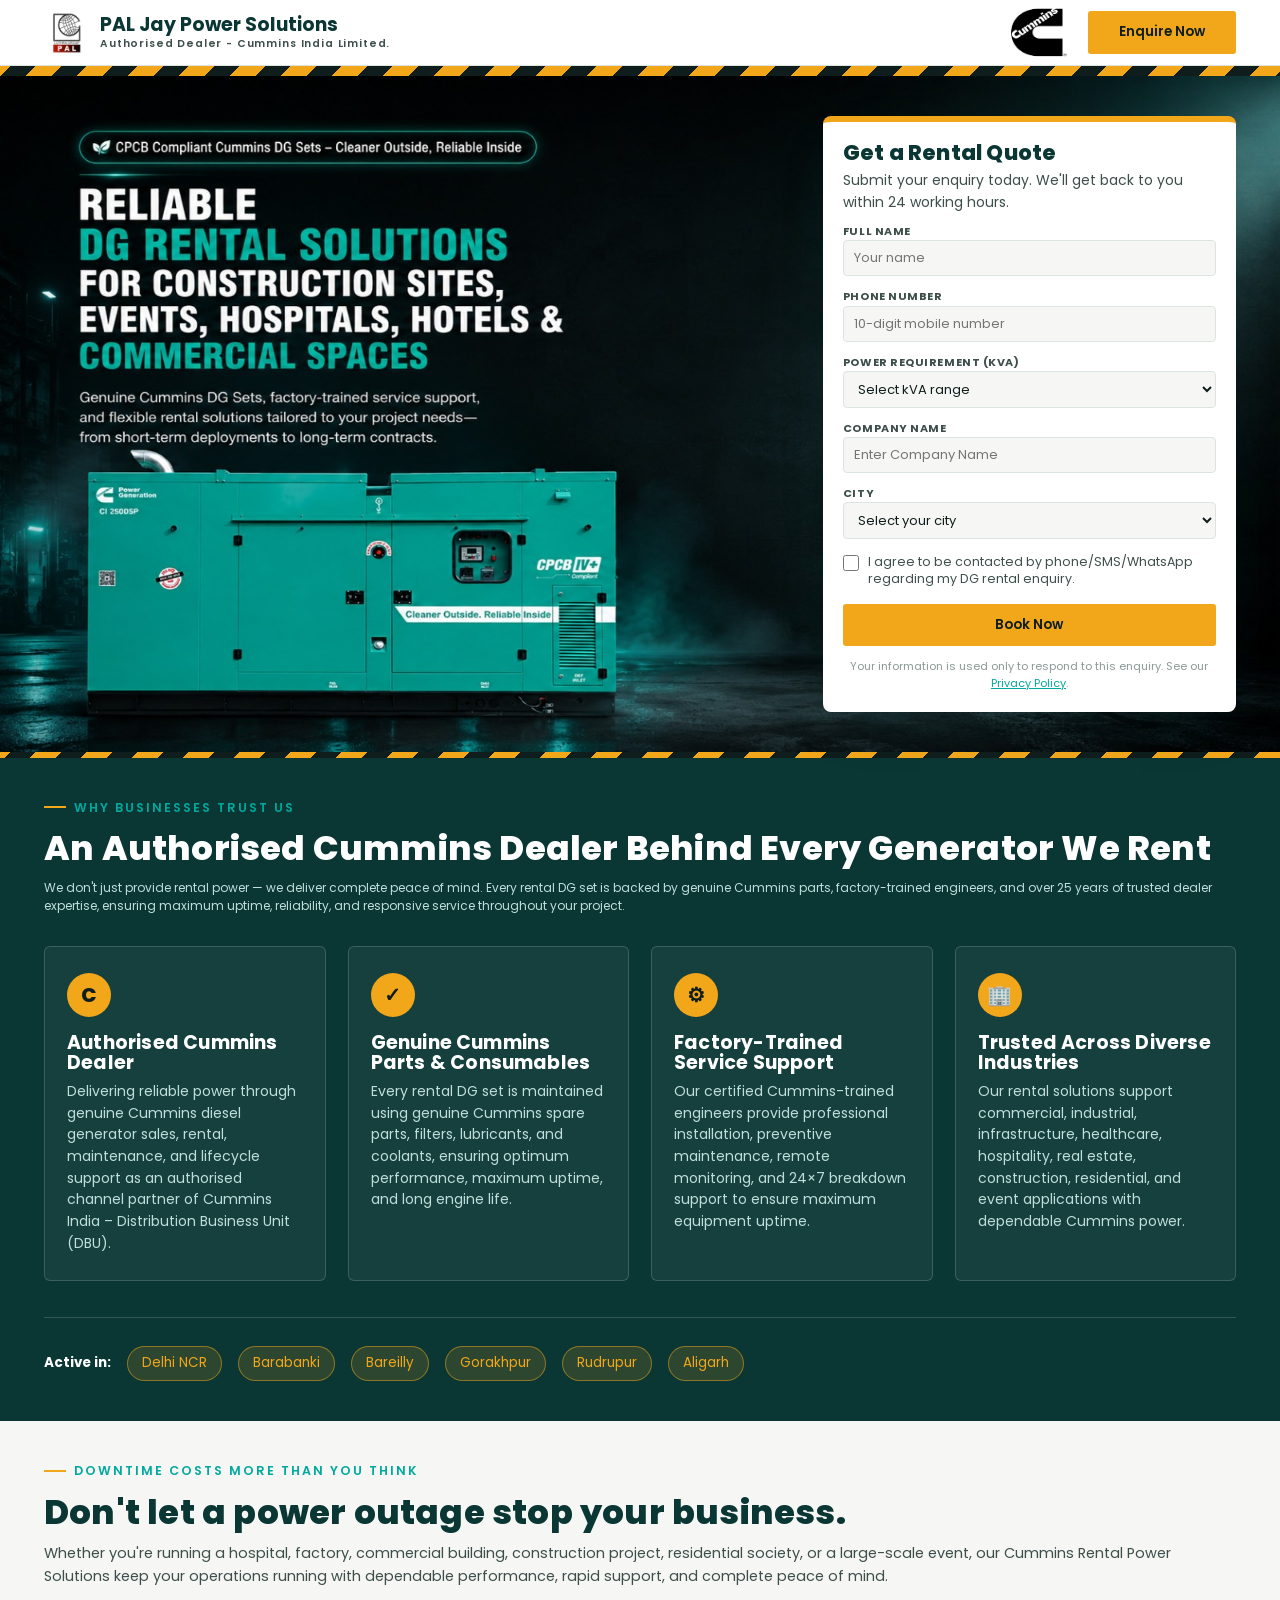
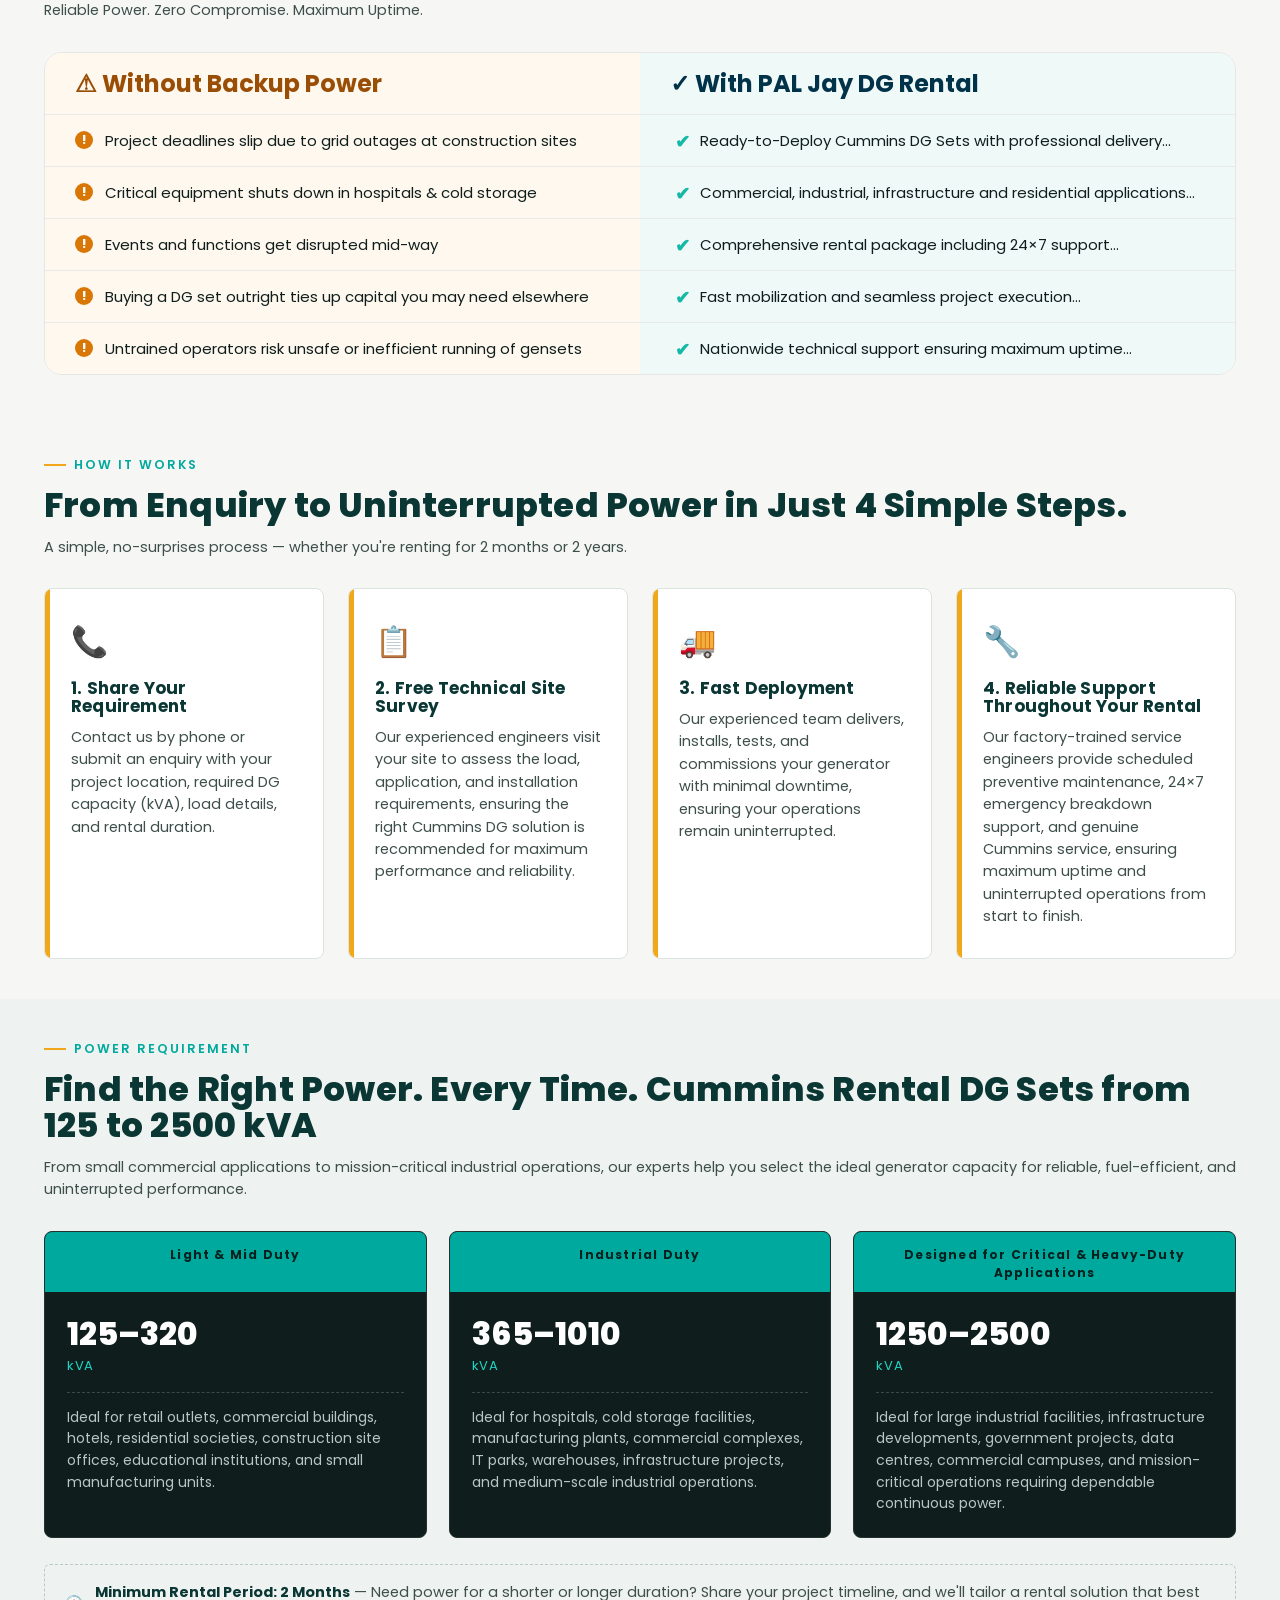
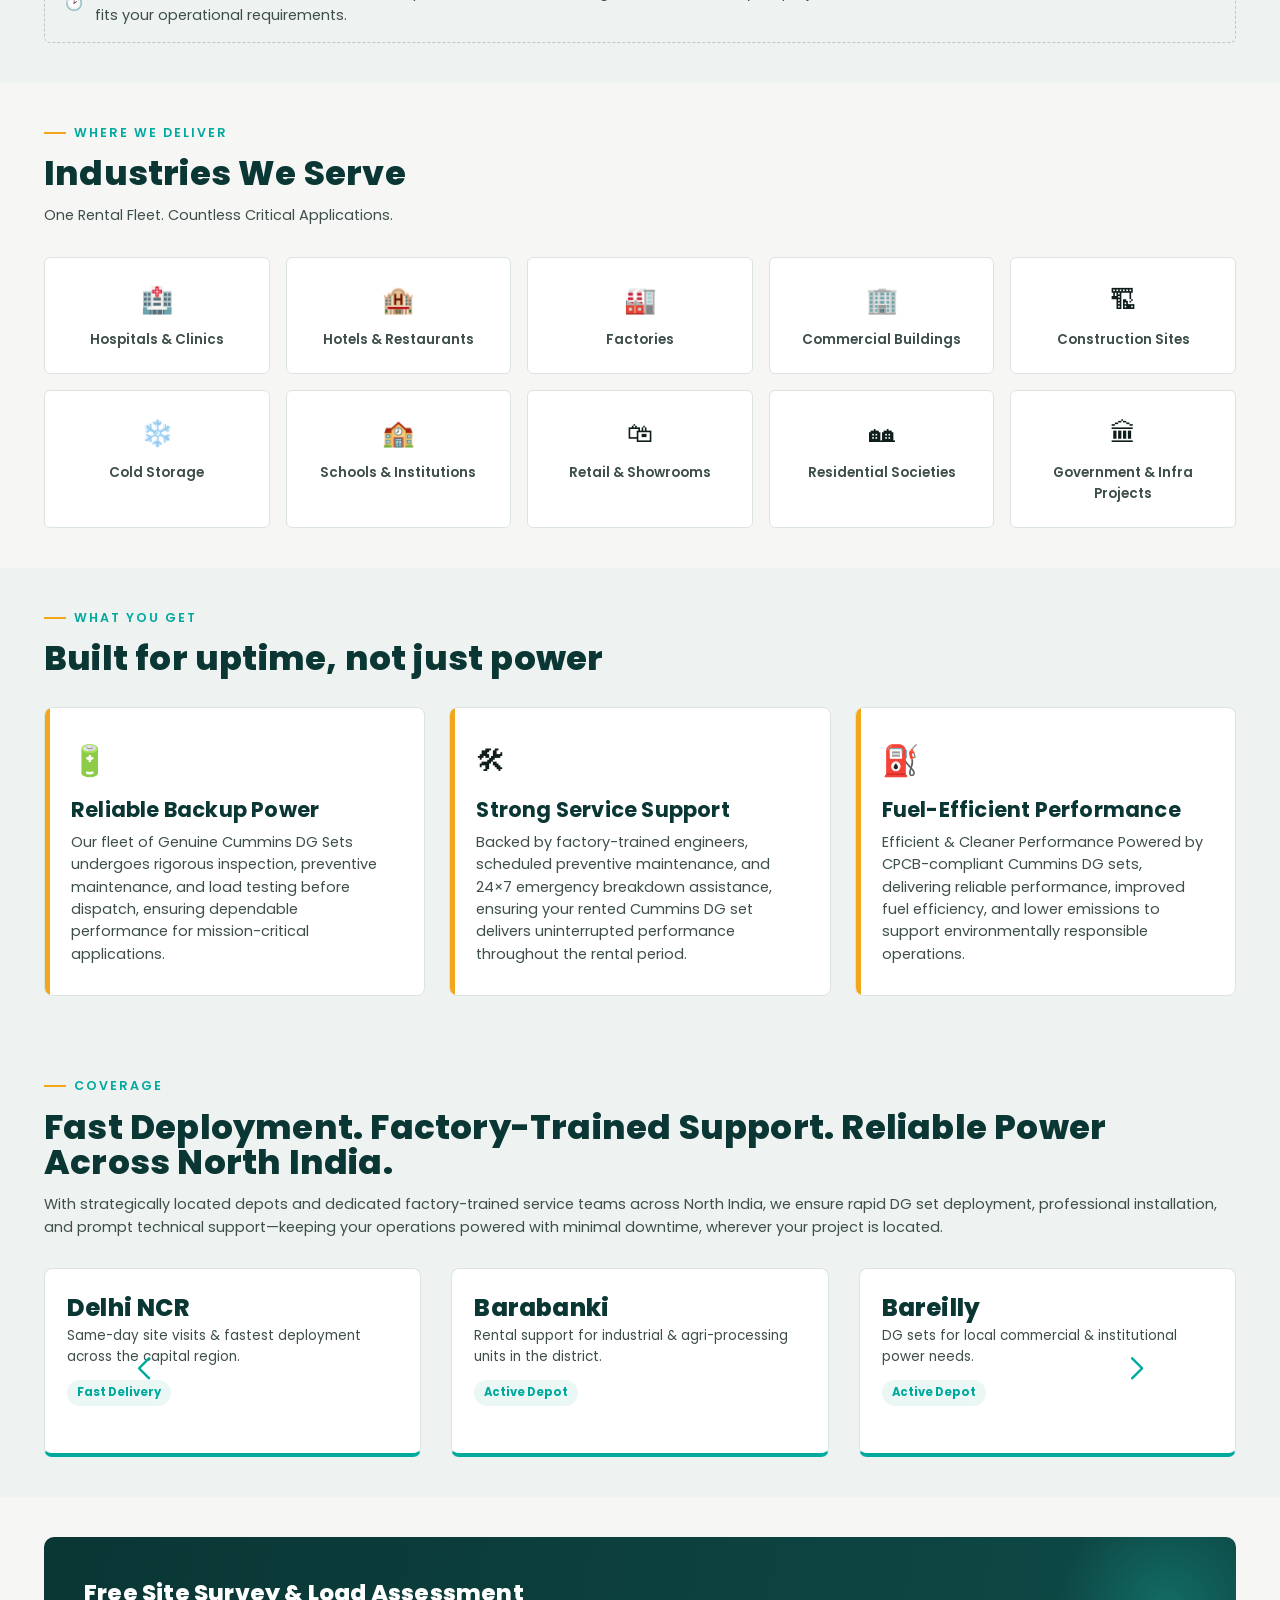
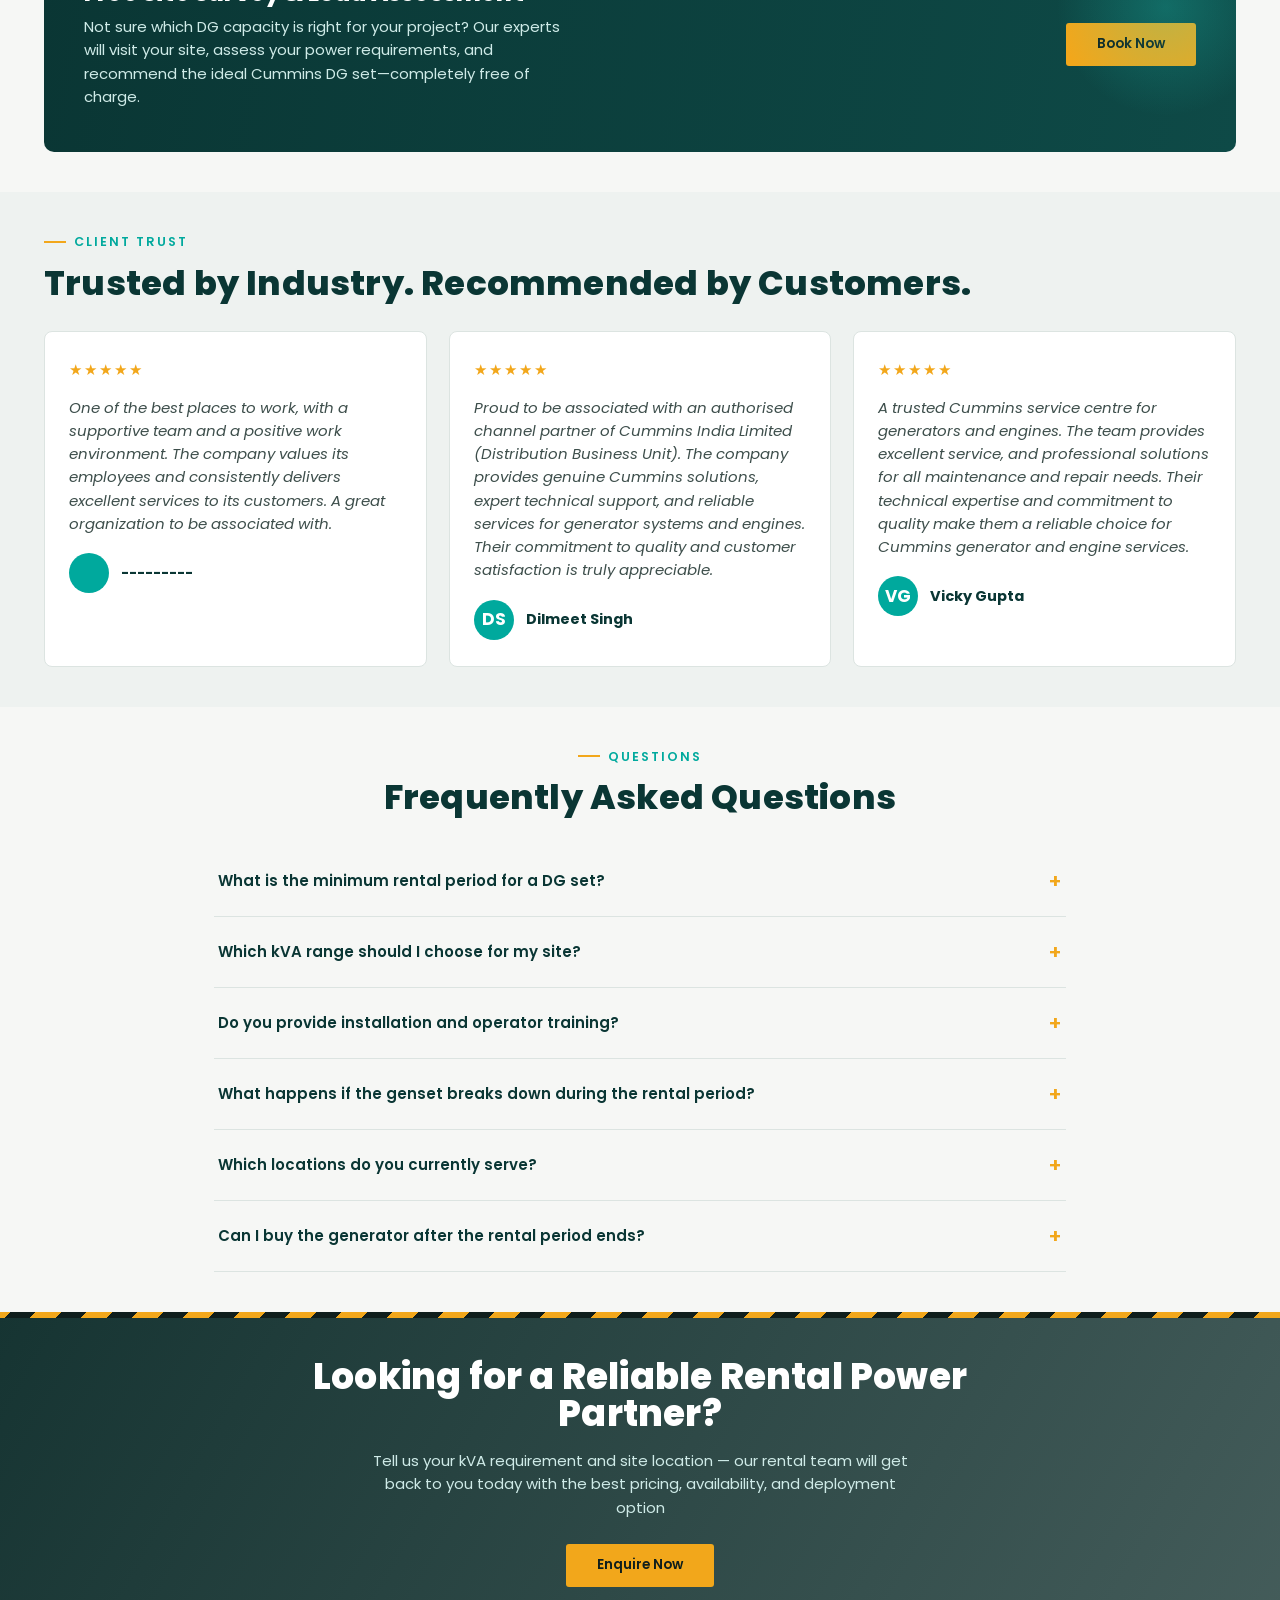
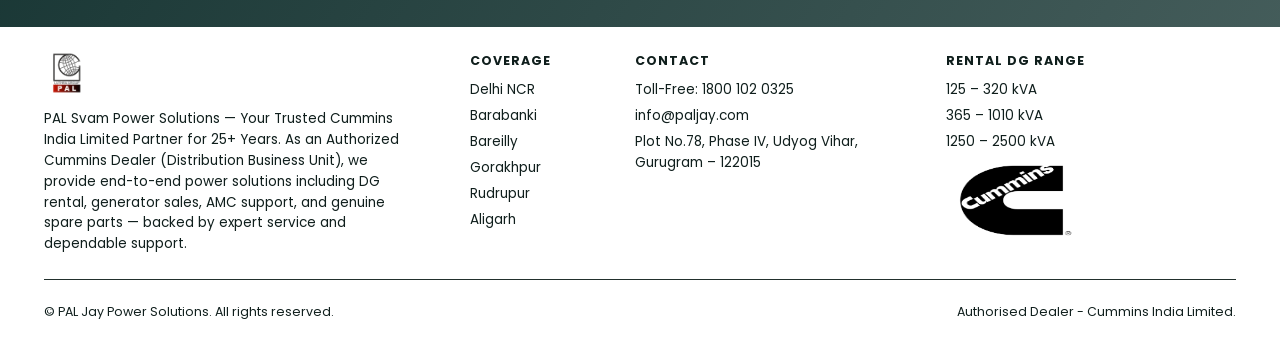
==== commit 260346f4: "some more changes done" ====
--- a/index.html
+++ b/index.html
@@ -1,838 +1,948 @@
 <!doctype html>
 <html lang="en">
-  <head>
-    <meta charset="UTF-8" />
-    <meta
-      name="viewport"
-      content="width=device-width, initial-scale=1.0, user-scalable=1"
-    />
-    <title>
-      DG Rental Solutions | PAL Svam Power Solutions — Cummins Authorised Dealer
-    </title>
-    <meta
-      name="description"
-      content="Reliable DG rental solutions for construction sites, events, hospitals, hotels & commercial spaces. 125 kVA to 2500 kVA. Delhi NCR, Barabanki, Sandal, Gorakhpur."
-    />
-    <meta name="theme-color" content="#0A3634" />
-
-    <!-- Open Graph / Facebook Ads preview tags -->
-    <meta property="og:type" content="website" />
-    <meta
-      property="og:title"
-      content="DG Rental Solutions | PAL Svam Power Solutions — Cummins Authorised Dealer"
-    />
-    <meta
-      property="og:description"
-      content="Reliable DG rental for construction sites, events, hospitals, hotels & commercial spaces. 125–2500 kVA. Delhi NCR, Barabanki, Sandal, Gorakhpur."
-    />
-    <meta property="og:image" content="assets/genset-hero.jpg" />
-    <meta name="twitter:card" content="summary_large_image" />
-
-    <link rel="preconnect" href="https://fonts.googleapis.com" />
-    <link rel="preconnect" href="https://fonts.gstatic.com" crossorigin />
-    <link
-      href="https://fonts.googleapis.com/css2?family=Poppins:wght@400;500;600;700;800&display=swap"
-      rel="stylesheet"
-    />
-    <link rel="stylesheet" href="./style.css" />
-  </head>
-
-  <body>
-    <!-- <div class="topbar">
-  <div class="wrap">
-    <span>📞 North India Toll-Free: <a class="tel" href="tel:18001020325">1800 102 0325</a></span>
-    <span class="locs">Serving Delhi NCR · Barabanki · Sandal · Gorakhpur</span>
-  </div>
-</div> -->
-
-    <header>
-      <div class="wrap">
-        <div class="brand">
-          <img src="./pal-logo.png" alt="PAL Svam Power Solutions logo" />
-          <div class="name">
-            PAL Svam Power Solutions
-            <span>Authorised Dealer - Cummins India Limited.</span>
-          </div>
-        </div>
-        <div class="header-cta">
-          <a href="tel:18001020325" class="btn btn-outline-dark"
+
+<head>
+  <meta charset="UTF-8" />
+  <meta name="viewport" content="width=device-width, initial-scale=1.0, user-scalable=1" />
+  <title>
+    DG Rental Solutions | PAL Jay Power Solutions — Cummins Authorised Dealer
+  </title>
+  <meta name="description"
+    content="Reliable DG rental solutions for construction sites, events, hospitals, hotels & commercial spaces. 125 kVA to 2500 kVA. Delhi NCR, Barabanki, Bareilly, Rudrupur, Aligarh." />
+  <meta name="theme-color" content="#0A3634" />
+
+  <!-- Open Graph / Facebook Ads preview tags -->
+  <meta property="og:type" content="website" />
+  <meta property="og:title" content="DG Rental Solutions | PAL Jay Power Solutions — Cummins Authorised Dealer" />
+  <meta property="og:description"
+    content="Reliable DG rental for construction sites, events, hospitals, hotels & commercial spaces. 125–2500 kVA. Delhi NCR, Barabanki, Bareilly, Gorakhpur, Rudrupur, Aligarh." />
+  <meta property="og:image" content="assets/genset-hero.jpg" />
+  <meta name="twitter:card" content="summary_large_image" />
+
+  <link rel="preconnect" href="https://fonts.googleapis.com" />
+  <link rel="preconnect" href="https://fonts.gstatic.com" crossorigin />
+  <link href="https://fonts.googleapis.com/css2?family=Poppins:wght@400;500;600;700;800&display=swap"
+    rel="stylesheet" />
+  <link rel="stylesheet" href="https://cdn.jsdelivr.net/npm/swiper@11/swiper-bundle.min.css">
+  <script src="https://cdn.jsdelivr.net/npm/swiper@11/swiper-bundle.min.js"></script>
+  <link rel="stylesheet" href="./style.css" />
+</head>
+
+<body>
+  <header>
+    <div class="wrap">
+      <div class="brand">
+        <img src="./pal-logo.png" alt="PAL Jay Power Solutions logo" />
+        <div class="name">
+          PAL Jay Power Solutions
+          <span>Authorised Dealer - Cummins India Limited.</span>
+        </div>
+      </div>
+      <div class="header-cta">
+        <!-- <a href="tel:18001020325" class="btn btn-outline-dark"
             ><span class="full">Call</span> 1800 102 0325</a
-          >
-          <a href="#lead-form" class="btn btn-amber">Enquire Now</a>
-        </div>
-      </div>
-    </header>
-
-    <div class="hazard"></div>
-
-    <!-- HERO -->
-
-    <section class="hero" style="position: relative; isolation: isolate">
-      <div style="position: absolute; inset: 0; z-index: -2; overflow: hidden">
-        <picture>
-          <source media="(max-width: 768px)" srcset="./mobile-img.jpeg" />
-          <img
-            class="hero-bg"
-            src="./main-banner-desktop.webp"
-            alt="Cummins DG Set Banner"
-            loading="eager"
-            fetchpriority="high"
-          />
-        </picture>
-      </div>
-
-      <div class="wrap hero-grid">
-        <div>
-          <div class="hero-badge">
-            ⚡ <b>CPCB IV+ Compliant</b> Cummins DG Sets — Cleaner Outside,
-            Reliable Inside
-          </div>
-          <h1>
-            Reliable DG rental solutions for construction sites, events,
-            hospitals, hotels &amp; commercial spaces
-          </h1>
-          <p class="sub">
-            Genuine Cummins generators, trained service backup, and rental terms
-            that flex with your project — from a single site to a multi-year
-            contract.
-          </p>
-          <div class="cta-row top">
-            <a id="lead-form" href="#lead-form" class="btn btn-amber"
-              >Enquire Now</a
-            >
-            <!-- <a href="tel:18001020325" class="btn btn-teal">Book Now — Call Us</a> -->
-          </div>
-          <!-- <div class="hero-stats">
+          > -->
+        <img class="cummins-logo" src="./cummins-logo.png" alt="" />
+        <a href="#lead-form" class="btn btn-amber">Enquire Now</a>
+      </div>
+    </div>
+  </header>
+
+  <div class="hazard"></div>
+
+  <!-- HERO -->
+
+  <section class="hero" style="position: relative; isolation: isolate">
+    <div style="position: absolute; inset: 0; z-index: -2; overflow: hidden">
+      <picture>
+        <source media="(max-width: 768px)" srcset="./mobile-image.jpeg" />
+        <img class="hero-bg" src="./desktop-image.jpeg" alt="Cummins DG Set Banner" loading="eager"
+          fetchpriority="high" />
+      </picture>
+    </div>
+
+    <div class="wrap hero-grid">
+      <div>
+        <!-- <div class="hero-badge">
+          ⚡ <b>CPCB IV+ Compliant</b> Cummins DG Sets — Cleaner Outside,
+          Reliable Inside
+        </div>
+        <h1>
+          Reliable DG rental solutions for construction sites, events,
+          hospitals, hotels &amp; commercial spaces
+        </h1>
+        <p class="sub">
+          Genuine Cummins generators, trained service backup, and rental terms
+          that flex with your project — from a single site to a multi-year
+          contract.
+        </p> -->
+        <!-- <div class="cta-row top">
+          <a id="lead-form" href="#lead-form" class="btn btn-amber">Enquire Now</a>
+        </div> -->
+        <!-- <div class="hero-stats">
         <div class="stat"><div class="num">25+</div><div class="lbl">YEARS IN POWER GEN</div></div>
         <div class="stat"><div class="num">125–2500</div><div class="lbl">KVA RANGE AVAILABLE</div></div>
         <div class="stat"><div class="num">24/7</div><div class="lbl">SERVICE SUPPORT</div></div>
         <div class="stat"><div class="num">4</div><div class="lbl">REGIONS COVERED</div></div>
       </div> -->
-        </div>
-
-        <div class="lead-card">
-          <h3>Get a Rental Quote</h3>
-          <p class="tag">
-            Submit your enquiry today. We'll get back to you within 24 working hours.
-          </p>
-          <form id="dgLeadForm">
-            <div class="field">
-              <label for="fname">Full Name</label>
-              <input
-                id="fname"
-                name="name"
-                type="text"
-                placeholder="Your name"
-                required
-              />
+      </div>
+
+      <div class="lead-card">
+        <h3>Get a Rental Quote</h3>
+        <p class="tag">
+          Submit your enquiry today. We'll get back to you within 24 working
+          hours.
+        </p>
+        <form id="dgLeadForm">
+          <div class="field">
+            <label for="fname">Full Name</label>
+            <input id="fname" name="name" type="text" placeholder="Your name" required />
+          </div>
+          <div class="field">
+            <label for="fphone">Phone Number</label>
+            <input id="fphone" name="phone" type="tel" placeholder="10-digit mobile number" pattern="[0-9]{10}"
+              required />
+          </div>
+          <div class="field">
+            <label for="fkva">Power Requirement (kVA)</label>
+            <select id="fkva" name="kva" required>
+              <option value="" disabled selected>Select kVA range</option>
+              <option>125 – 320 kVA</option>
+              <option>365 – 1010 kVA</option>
+              <option>1250 – 2500 kVA</option>
+              <option>Not sure — need advice</option>
+            </select>
+          </div>
+          <div class="field">
+            <label for="cname">Company Name</label>
+            <input id="cname" name="phone" type="tel" placeholder="Enter Company Name" required />
+          </div>
+          <div class="field">
+            <label for="fcity">City</label>
+            <select id="fcity" name="city" required>
+              <option value="" disabled selected>Select your city</option>
+              <option>Delhi NCR</option>
+              <option>Barabanki</option>
+              <option>Gorakhpur</option>
+              <option>Bareilly</option>
+              <option>Rudrupur</option>
+              <option>Aligarh</option>
+              <option>Other</option>
+            </select>
+          </div>
+          <label class="consent">
+            <input type="checkbox" required />
+            <span>I agree to be contacted by phone/SMS/WhatsApp regarding my DG
+              rental enquiry.</span>
+          </label>
+          <button type="submit" class="btn btn-amber btn-block">
+            Book Now
+          </button>
+          <p class="fineprint">
+            Your information is used only to respond to this enquiry. See our
+            <a href="#" style="color: var(--teal-brand); text-decoration: underline">Privacy Policy</a>.
+          </p>
+        </form>
+        <div class="form-success" id="formSuccess">
+          <div class="tick">✓</div>
+          <h4 style="font-size: 20px">Thank you!</h4>
+          <p style="color: var(--ink-soft); margin-top: 8px; font-size: 14.5px">
+            Our rental desk will call you shortly to confirm availability and
+            pricing.
+          </p>
+        </div>
+      </div>
+    </div>
+  </section>
+
+  <div class="hazard thin"></div>
+
+  <!-- AUTHORITY -->
+  <section class="authority">
+    <div class="wrap">
+      <div class="section-head">
+        <div class="eyebrow">Why Businesses Trust Us</div>
+        <h2>An Authorised Cummins Dealer Behind Every Generator We Rent</h2>
+        <p>
+          We don't just provide rental power — we deliver complete peace of
+          mind. Every rental DG set is backed by genuine Cummins parts,
+          factory-trained engineers, and over 25 years of trusted dealer
+          expertise, ensuring maximum uptime, reliability, and responsive
+          service throughout your project.
+        </p>
+      </div>
+      <div class="auth-grid">
+        <div class="auth-card">
+          <div class="ic">C</div>
+          <h4>Authorised Cummins Dealer</h4>
+          <p>
+            Delivering reliable power through genuine Cummins diesel generator
+            sales, rental, maintenance, and lifecycle support as an authorised
+            channel partner of Cummins India – Distribution Business Unit
+            (DBU).
+          </p>
+        </div>
+        <div class="auth-card">
+          <div class="ic">✓</div>
+          <h4>Genuine Cummins Parts & Consumables</h4>
+          <p>
+            Every rental DG set is maintained using genuine Cummins spare
+            parts, filters, lubricants, and coolants, ensuring optimum
+            performance, maximum uptime, and long engine life.
+          </p>
+        </div>
+        <div class="auth-card">
+          <div class="ic">⚙</div>
+          <h4>Factory-Trained Service Support</h4>
+          <p>
+            Our certified Cummins-trained engineers provide professional
+            installation, preventive maintenance, remote monitoring, and 24×7
+            breakdown support to ensure maximum equipment uptime.
+          </p>
+        </div>
+        <div class="auth-card">
+          <div class="ic">🏢</div>
+          <h4>Trusted Across Diverse Industries</h4>
+          <p>
+            Our rental solutions support commercial, industrial,
+            infrastructure, healthcare, hospitality, real estate,
+            construction, residential, and event applications with dependable
+            Cummins power.
+          </p>
+        </div>
+      </div>
+      <div class="auth-locs">
+        <span style="color: #fff; font-weight: 700">Active in:</span>
+        <span class="pin">Delhi NCR</span>
+        <span class="pin">Barabanki</span>
+        <span class="pin">Bareilly</span>
+        <span class="pin">Gorakhpur</span>
+        <span class="pin">Rudrupur</span>
+        <span class="pin">Aligarh</span>
+        <!-- <span class="pin">Gorakhpur</span> -->
+      </div>
+    </div>
+  </section>
+
+  <!-- PROBLEM / SOLUTION -->
+  <section>
+    <div class="wrap">
+      <div class="section-head">
+        <div class="eyebrow">Downtime Costs More Than You Think</div>
+        <h2>Don't let a power outage stop your business.</h2>
+        <p>
+          Whether you're running a hospital, factory, commercial building,
+          construction project, residential society, or a large-scale event,
+          our Cummins Rental Power Solutions keep your operations running with
+          dependable performance, rapid support, and complete peace of mind.
+        </p>
+        <p>Reliable Power. Zero Compromise. Maximum Uptime.</p>
+      </div>
+      <!-- <div class="ps-grid">
+        <div class="ps-col problem">
+          <h3>⚠ Without Backup Power</h3>
+          <ul class="ps-list">
+            <li>
+              Project deadlines slip due to grid outages at construction sites
+            </li>
+            <li>
+              Critical equipment shuts down in hospitals &amp; cold storage
+            </li>
+            <li>Events and functions get disrupted mid-way</li>
+            <li>
+              Buying a DG set outright ties up capital you may need elsewhere
+            </li>
+            <li>
+              Untrained operators risk unsafe or inefficient running of
+              gensets
+            </li>
+          </ul>
+        </div>
+        <div class="ps-col solution">
+          <h3>✓ With PAL Jay DG Rental</h3>
+          <ul class="ps-list">
+            <li>
+              Ready-to-Deploy Cummins DG Sets with professional delivery,
+              installation, and commissioning by factory-trained engineers.
+              Reliable backup power for critical,
+            </li>
+            <li>
+              commercial, industrial, infrastructure, and residential
+              applications. Flexible rental plans tailored to your project
+              duration—from a minimum of 2 months to multi-year contracts.
+            </li>
+            <li>
+              Comprehensive rental package including 24×7 emergency breakdown
+              support, preventive maintenance, and genuine Cummins spare
+              parts.
+            </li>
+            <li>
+              Fast mobilization and seamless project execution across single
+              or multiple locations. Backed by an Authorized Cummins Dealer
+              with over 25 years of trusted industry experience.
+            </li>
+            <li>
+              Nationwide technical support ensuring maximum uptime and
+              business continuity.
+            </li>
+          </ul>
+        </div>
+      </div> -->
+    <div class="compare-table">
+
+    <div class="head problem">⚠ Without Backup Power</div>
+    <div class="head solution">✓ With PAL Jay DG Rental</div>
+
+    <div class="cell problem">Project deadlines slip due to grid outages at construction sites</div>
+    <div class="cell solution">Ready-to-Deploy Cummins DG Sets with professional delivery...</div>
+
+    <div class="cell problem">Critical equipment shuts down in hospitals & cold storage</div>
+    <div class="cell solution">Commercial, industrial, infrastructure and residential applications...</div>
+
+    <div class="cell problem">Events and functions get disrupted mid-way</div>
+    <div class="cell solution">Comprehensive rental package including 24×7 support...</div>
+
+    <div class="cell problem">Buying a DG set outright ties up capital you may need elsewhere</div>
+    <div class="cell solution">Fast mobilization and seamless project execution...</div>
+
+    <div class="cell problem">Untrained operators risk unsafe or inefficient running of gensets</div>
+    <div class="cell solution">Nationwide technical support ensuring maximum uptime...</div>
+
+</div>
+    
+    </div>
+  </section>
+
+  <!-- HOW IT WORKS -->
+  <section>
+    <div class="wrap">
+      <div class="section-head">
+        <div class="eyebrow">How It Works</div>
+        <h2>From Enquiry to Uninterrupted Power in Just 4 Simple Steps.</h2>
+        <p>
+          A simple, no-surprises process — whether you're renting for 2 months
+          or 2 years.
+        </p>
+      </div>
+      <div class="hl-grid hl-grid-4">
+        <div class="hl-card">
+          <div class="ic">📞</div>
+          <h4 style="font-size: 17px">1. Share Your Requirement</h4>
+          <p>
+            Contact us by phone or submit an enquiry with your project
+            location, required DG capacity (kVA), load details, and rental
+            duration.
+          </p>
+        </div>
+        <div class="hl-card">
+          <div class="ic">📋</div>
+          <h4 style="font-size: 17px">2. Free Technical Site Survey</h4>
+          <p>
+            Our experienced engineers visit your site to assess the load,
+            application, and installation requirements, ensuring the right
+            Cummins DG solution is recommended for maximum performance and
+            reliability.
+          </p>
+        </div>
+        <div class="hl-card">
+          <div class="ic">🚚</div>
+          <h4 style="font-size: 17px">3. Fast Deployment</h4>
+          <p>
+            Our experienced team delivers, installs, tests, and commissions
+            your generator with minimal downtime, ensuring your operations
+            remain uninterrupted.
+          </p>
+        </div>
+        <div class="hl-card">
+          <div class="ic">🔧</div>
+          <h4 style="font-size: 17px">
+            4. Reliable Support Throughout Your Rental
+          </h4>
+          <p>
+            Our factory-trained service engineers provide scheduled preventive
+            maintenance, 24×7 emergency breakdown support, and genuine Cummins
+            service, ensuring maximum uptime and uninterrupted operations from
+            start to finish.
+          </p>
+        </div>
+      </div>
+    </div>
+  </section>
+
+  <!-- KVA RANGE -->
+  <section style="background: var(--paper-2)">
+    <div class="wrap">
+      <div class="section-head">
+        <div class="eyebrow">Power Requirement</div>
+        <h2>
+          Find the Right Power. Every Time. Cummins Rental DG Sets from 125 to
+          2500 kVA
+        </h2>
+        <p>
+          From small commercial applications to mission-critical industrial
+          operations, our experts help you select the ideal generator capacity
+          for reliable, fuel-efficient, and uninterrupted performance.
+        </p>
+      </div>
+      <div class="kva-grid">
+        <div class="plate">
+          <div class="plate-head" style="text-align: center">
+            <span style="text-align: center">Light &amp; Mid Duty</span>
+          </div>
+          <div class="plate-body">
+            <div class="range">125–320</div>
+            <div class="unit">kVA</div>
+            <div class="use">
+              Ideal for retail outlets, commercial buildings, hotels,
+              residential societies, construction site offices, educational
+              institutions, and small manufacturing units.
             </div>
-            <div class="field">
-              <label for="fphone">Phone Number</label>
-              <input
-                id="fphone"
-                name="phone"
-                type="tel"
-                placeholder="10-digit mobile number"
-                pattern="[0-9]{10}"
-                required
-              />
+          </div>
+        </div>
+        <div class="plate">
+          <div class="plate-head">
+            <span>Industrial Duty</span>
+          </div>
+          <div class="plate-body">
+            <div class="range">365–1010</div>
+            <div class="unit">kVA</div>
+            <div class="use">
+              Ideal for hospitals, cold storage facilities, manufacturing
+              plants, commercial complexes, IT parks, warehouses,
+              infrastructure projects, and medium-scale industrial operations.
             </div>
-            <div class="field">
-              <label for="fkva">Power Requirement (kVA)</label>
-              <select id="fkva" name="kva" required>
-                <option value="" disabled selected>Select kVA range</option>
-                <option>125 – 320 kVA</option>
-                <option>365 – 1010 kVA</option>
-                <option>1250 – 2500 kVA</option>
-                <option>Not sure — need advice</option>
-              </select>
+          </div>
+        </div>
+        <div class="plate">
+          <div class="plate-head">
+            <span>Designed for Critical & Heavy-Duty Applications</span>
+          </div>
+          <div class="plate-body">
+            <div class="range">1250–2500</div>
+            <div class="unit">kVA</div>
+            <div class="use">
+              Ideal for large industrial facilities, infrastructure
+              developments, government projects, data centres, commercial
+              campuses, and mission-critical operations requiring dependable
+              continuous power.
             </div>
-            <div class="field">
-              <label for="cname">Company Name</label>
-              <input
-                id="cname"
-                name="phone"
-                type="tel"
-                placeholder="Enter Company Name"
-                required
-              />
+          </div>
+        </div>
+      </div>
+      <div class="kva-note">
+        🕑
+        <span><b>Minimum Rental Period: 2 Months</b> — Need power for a shorter
+          or longer duration? Share your project timeline, and we'll tailor a
+          rental solution that best fits your operational requirements.</span>
+      </div>
+    </div>
+  </section>
+
+  <!-- INDUSTRIES -->
+  <section>
+    <div class="wrap">
+      <div class="section-head">
+        <div class="eyebrow">Where We Deliver</div>
+        <h2>Industries We Serve</h2>
+        <p>One Rental Fleet. Countless Critical Applications.</p>
+      </div>
+      <div class="ind-grid">
+        <div class="ind-card">
+          <div class="ic">🏥</div>
+          <span>Hospitals &amp; Clinics</span>
+        </div>
+        <div class="ind-card">
+          <div class="ic">🏨</div>
+          <span>Hotels &amp; Restaurants</span>
+        </div>
+        <div class="ind-card">
+          <div class="ic">🏭</div>
+          <span>Factories</span>
+        </div>
+        <div class="ind-card">
+          <div class="ic">🏢</div>
+          <span>Commercial Buildings</span>
+        </div>
+        <div class="ind-card">
+          <div class="ic">🏗</div>
+          <span>Construction Sites</span>
+        </div>
+        <div class="ind-card">
+          <div class="ic">❄️</div>
+          <span>Cold Storage</span>
+        </div>
+        <div class="ind-card">
+          <div class="ic">🏫</div>
+          <span>Schools &amp; Institutions</span>
+        </div>
+        <div class="ind-card">
+          <div class="ic">🛍</div>
+          <span>Retail &amp; Showrooms</span>
+        </div>
+        <div class="ind-card">
+          <div class="ic">🏘</div>
+          <span>Residential Societies</span>
+        </div>
+        <div class="ind-card">
+          <div class="ic">🏛</div>
+          <span>Government &amp; Infra Projects</span>
+        </div>
+      </div>
+    </div>
+  </section>
+
+  <!-- HIGHLIGHTS -->
+  <section style="background: var(--paper-2)">
+    <div class="wrap">
+      <div class="section-head">
+        <div class="eyebrow">What You Get</div>
+        <h2>Built for uptime, not just power</h2>
+      </div>
+      <div class="hl-grid">
+        <div class="hl-card">
+          <div class="ic">🔋</div>
+          <h4>Reliable Backup Power</h4>
+          <p>
+            Our fleet of Genuine Cummins DG Sets undergoes rigorous
+            inspection, preventive maintenance, and load testing before
+            dispatch, ensuring dependable performance for mission-critical
+            applications.
+          </p>
+        </div>
+        <div class="hl-card">
+          <div class="ic">🛠</div>
+          <h4>Strong Service Support</h4>
+          <p>
+            Backed by factory-trained engineers, scheduled preventive
+            maintenance, and 24×7 emergency breakdown assistance, ensuring
+            your rented Cummins DG set delivers uninterrupted performance
+            throughout the rental period.
+          </p>
+        </div>
+        <div class="hl-card">
+          <div class="ic">⛽</div>
+          <h4>Fuel-Efficient Performance</h4>
+          <p>
+            Efficient & Cleaner Performance Powered by CPCB-compliant Cummins
+            DG sets, delivering reliable performance, improved fuel
+            efficiency, and lower emissions to support environmentally
+            responsible operations.
+          </p>
+        </div>
+      </div>
+    </div>
+  </section>
+
+  <!-- LOCATIONS -->
+  <section class="locations" style="position: relative;">
+    <div class="wrap">
+      <div class="section-head">
+        <div class="eyebrow">Coverage</div>
+        <h2>
+          Fast Deployment. Factory-Trained Support. Reliable Power Across
+          North India.
+        </h2>
+        <p>
+          With strategically located depots and dedicated factory-trained
+          service teams across North India, we ensure rapid DG set deployment,
+          professional installation, and prompt technical support—keeping your
+          operations powered with minimal downtime, wherever your project is
+          located.
+        </p>
+      </div>
+      <div class="loc-grid swiper serviceSwiper">
+        <div class="swiper-wrapper">
+          <div class="swiper-slide">
+            <div class="loc-card">
+              <h4>Delhi NCR</h4>
+              <p>
+                Same-day site visits &amp; fastest deployment across the capital
+                region.
+              </p>
+              <span class="badge">Fast Delivery</span>
             </div>
-            <div class="field">
-              <label for="fcity">City</label>
-              <select id="fcity" name="city" required>
-                <option value="" disabled selected>Select your city</option>
-                <option>Delhi NCR</option>
-                <option>Barabanki</option>
-                <option>Sandal</option>
-                <option>Gorakhpur</option>
-                <option>Other</option>
-              </select>
+          </div>
+
+
+          <div class="swiper-slide">
+            <div class="loc-card">
+              <h4>Barabanki</h4>
+              <p>
+                Rental support for industrial &amp; agri-processing units in the
+                district.
+              </p>
+              <span class="badge">Active Depot</span>
             </div>
-            <label class="consent">
-              <input type="checkbox" required />
-              <span
-                >I agree to be contacted by phone/SMS/WhatsApp regarding my DG
-                rental enquiry.</span
-              >
-            </label>
-            <button type="submit" class="btn btn-amber btn-block">
-              Book Now
-            </button>
-            <p class="fineprint">
-              Your information is used only to respond to this enquiry. See our
-              <a
-                href="#"
-                style="color: var(--teal-brand); text-decoration: underline"
-                >Privacy Policy</a
-              >.
+          </div>
+
+          <div class="swiper-slide">
+            <div class="loc-card">
+              <h4>Bareilly</h4>
+              <p>DG sets for local commercial &amp; institutional power needs.</p>
+              <span class="badge">Active Depot</span>
+            </div>
+          </div>
+
+          <div class="swiper-slide">
+            <div class="loc-card">
+              <h4>Gorakhpur</h4>
+              <p>
+                Serving hospitals, hotels &amp; infrastructure projects in the
+                region.
+              </p>
+              <span class="badge">Active Depot</span>
+            </div>
+          </div>
+
+          <div class="swiper-slide">
+            <div class="loc-card">
+              <h4>Bareilly</h4>
+              <p> Reliable DG rental solutions for manufacturing units, commercial spaces,
+                healthcare facilities, and infrastructure projects.</p>
+              <span class="badge">Active Depot</span>
+            </div>
+          </div>
+
+          <div class="swiper-slide">
+            <div class="loc-card">
+              <h4>Rudrupur</h4>
+              <p> Supporting industrial plants, warehouses, and construction sites with
+                dependable backup power across the region.</p>
+              <span class="badge">Active Depot</span>
+            </div>
+          </div>
+
+          <div class="swiper-slide">
+            <div class="loc-card">
+              <h4>Aligarh</h4>
+              <p>Providing generator rental services for educational institutions,
+                businesses, events, and industrial operations.</p>
+              <span class="badge">Active Depot</span>
+            </div>
+          </div>
+
+        </div>
+
+   
+
+      </div>
+         <div class="swiper-button-next"></div>
+      <div class="swiper-button-prev"></div>
+    </div>
+  </section>
+
+  <!-- OFFER -->
+  <section>
+    <div class="wrap">
+      <div class="offer">
+        <div>
+          <h3>Free Site Survey & Load Assessment</h3>
+          <p>
+            Not sure which DG capacity is right for your project? Our experts
+            will visit your site, assess your power requirements, and
+            recommend the ideal Cummins DG set—completely free of charge.
+          </p>
+        </div>
+        <a href="#lead-form" class="btn btn-amber">Book Now</a>
+      </div>
+    </div>
+  </section>
+
+  <!-- TESTIMONIALS -->
+  <section style="background: var(--paper-2)">
+    <div class="wrap">
+      <div class="section-head">
+        <div class="eyebrow">Client Trust</div>
+        <h2>Trusted by Industry. Recommended by Customers.</h2>
+      </div>
+      <div class="test-grid">
+        <div class="test-card">
+          <div class="stars">★★★★★</div>
+          <p class="quote">
+            One of the best places to work, with a supportive team and a
+            positive work environment. The company values its employees and
+            consistently delivers excellent services to its customers. A great
+            organization to be associated with.
+          </p>
+          <div class="who">
+            <div class="avatar"></div>
+            <div><b>---------</b></div>
+          </div>
+        </div>
+        <div class="test-card">
+          <div class="stars">★★★★★</div>
+          <p class="quote">
+            Proud to be associated with an authorised channel partner of
+            Cummins India Limited (Distribution Business Unit). The company
+            provides genuine Cummins solutions, expert technical support, and
+            reliable services for generator systems and engines. Their
+            commitment to quality and customer satisfaction is truly
+            appreciable.
+          </p>
+          <div class="who">
+            <div class="avatar">DS</div>
+            <div><b>Dilmeet Singh</b></div>
+          </div>
+        </div>
+        <div class="test-card">
+          <div class="stars">★★★★★</div>
+          <p class="quote">
+            A trusted Cummins service centre for generators and engines. The
+            team provides excellent service, and professional solutions for
+            all maintenance and repair needs. Their technical expertise and
+            commitment to quality make them a reliable choice for Cummins
+            generator and engine services.
+          </p>
+          <div class="who">
+            <div class="avatar">VG</div>
+            <div><b>Vicky Gupta</b></div>
+          </div>
+        </div>
+      </div>
+    </div>
+  </section>
+
+  <!-- FAQ -->
+  <section>
+    <div class="wrap" style="max-width: 900px">
+      <div class="section-head center">
+        <div class="eyebrow" style="justify-content: center">Questions</div>
+        <h2>Frequently Asked Questions</h2>
+      </div>
+      <div id="faqList">
+        <div class="faq-item">
+          <button class="faq-q">
+            What is the minimum rental period for a DG set?
+            <span class="plus">+</span>
+          </button>
+          <div class="faq-a">
+            <p>
+              We rent out DG sets for a minimum of 2 months. There is no fixed
+              maximum — you can extend the rental for as many days, months, or
+              years as your project requires.
             </p>
-          </form>
-          <div class="form-success" id="formSuccess">
-            <div class="tick">✓</div>
-            <h4 style="font-size: 20px">Thank you!</h4>
-            <p
-              style="color: var(--ink-soft); margin-top: 8px; font-size: 14.5px"
-            >
-              Our rental desk will call you shortly to confirm availability and
-              pricing.
+          </div>
+        </div>
+        <div class="faq-item">
+          <button class="faq-q">
+            Which kVA range should I choose for my site?
+            <span class="plus">+</span>
+          </button>
+          <div class="faq-a">
+            <p>
+              It depends on your connected load. Our engineers offer a free
+              site survey and load assessment to recommend the right capacity
+              from our 125–320, 365–1010, or 1250–2500 kVA ranges.
             </p>
           </div>
         </div>
-      </div>
-    </section>
-
-    <div class="hazard thin"></div>
-
-    <!-- AUTHORITY -->
-    <section class="authority">
-      <div class="wrap">
-        <div class="section-head">
-          <div class="eyebrow">Why Businesses Trust Us</div>
-          <h2>An authorised name behind every genset we rent out</h2>
-          <p>
-            We don't just supply power — we stand behind it with genuine parts,
-            factory-trained technicians, and a dealer network built over 25
-            years.
-          </p>
-        </div>
-        <div class="auth-grid">
-          <div class="auth-card">
-            <div class="ic">C</div>
-            <h4>Authorized Cummins Dealer</h4>
+        <div class="faq-item">
+          <button class="faq-q">
+            Do you provide installation and operator training?
+            <span class="plus">+</span>
+          </button>
+          <div class="faq-a">
             <p>
-              Sales, rental and service of Cummins DG sets under Cummins India's
-              Distribution Business Unit.
+              Yes. Our team handles on-site installation and briefs your staff
+              on safe, efficient operation so there's no disruption to your
+              daily work.
             </p>
           </div>
-          <div class="auth-card">
-            <div class="ic">✓</div>
-            <h4>Genuine Parts &amp; Filters</h4>
+        </div>
+        <div class="faq-item">
+          <button class="faq-q">
+            What happens if the genset breaks down during the rental period?
+            <span class="plus">+</span>
+          </button>
+          <div class="faq-a">
             <p>
-              Only OEM Cummins parts, filters and coolants used across our
-              rental fleet — no compromises.
+              Our 24/7 service support team responds to breakdowns quickly,
+              and as an authorised Cummins dealer we use only genuine parts
+              for any repair carried out on-site.
             </p>
           </div>
-          <div class="auth-card">
-            <div class="ic">⚙</div>
-            <h4>Trained Service Support</h4>
+        </div>
+        <div class="faq-item">
+          <button class="faq-q">
+            Which locations do you currently serve?
+            <span class="plus">+</span>
+          </button>
+          <div class="faq-a">
             <p>
-              Factory-trained technicians handle installation, monitoring, and
-              round-the-clock breakdown support.
+              We currently offer DG rental services across Delhi NCR,
+              Barabanki, Bareilly, Rudrupur, Aligarh and Gorakhpur, with local depots for faster
+              delivery and service response.
             </p>
           </div>
-          <div class="auth-card">
-            <div class="ic">🏢</div>
-            <h4>Commercial, Industrial &amp; Residential</h4>
+        </div>
+        <div class="faq-item">
+          <button class="faq-q">
+            Can I buy the generator after the rental period ends?
+            <span class="plus">+</span>
+          </button>
+          <div class="faq-a">
             <p>
-              One partner for hospitals, factories, hotels, events, construction
-              sites and residential societies.
+              Yes, customers have the option to purchase the rented genset at
+              the end of the term, or move to a new unit if your power
+              requirement has changed.
             </p>
           </div>
         </div>
-        <div class="auth-locs">
-          <span style="color: #fff; font-weight: 700">Active in:</span>
-          <span class="pin">Delhi NCR</span>
-          <span class="pin">Barabanki</span>
-          <span class="pin">Sandal</span>
-          <span class="pin">Gorakhpur</span>
-        </div>
-      </div>
-    </section>
-
-    <!-- PROBLEM / SOLUTION -->
-    <section>
-      <div class="wrap">
-        <div class="section-head">
-          <div class="eyebrow">The Real Cost of Unreliable Power</div>
-          <h2>Power cuts don't wait for a convenient time</h2>
-          <p>
-            Whether it's a hospital ward, a construction deadline, or a wedding
-            hall full of guests — downtime is expensive. Here's how a rented
-            Cummins DG set solves it.
-          </p>
-        </div>
-        <div class="ps-grid">
-          <div class="ps-col problem">
-            <h3>⚠ Without backup power</h3>
-            <ul class="ps-list">
-              <li>
-                Project deadlines slip due to grid outages at construction sites
-              </li>
-              <li>
-                Critical equipment shuts down in hospitals &amp; cold storage
-              </li>
-              <li>Events and functions get disrupted mid-way</li>
-              <li>
-                Buying a DG set outright ties up capital you may need elsewhere
-              </li>
-              <li>
-                Untrained operators risk unsafe or inefficient running of
-                gensets
-              </li>
-            </ul>
-          </div>
-          <div class="ps-col solution">
-            <h3>✓ With PAL Svam DG rental</h3>
-            <ul class="ps-list">
-              <li>
-                Site-ready gensets delivered and installed by trained crews
-              </li>
-              <li>
-                Uninterrupted operations for critical &amp; commercial loads
-              </li>
-              <li>
-                Flexible rental terms — from a minimum of 2 months to multiple
-                years
-              </li>
-              <li>
-                No capital lock-in — pay for power only as long as you need it
-              </li>
-              <li>
-                24/7 breakdown support &amp; scheduled maintenance included
-              </li>
-            </ul>
-          </div>
-        </div>
-      </div>
-    </section>
-
-    <!-- HOW IT WORKS -->
-    <section>
-      <div class="wrap">
-        <div class="section-head">
-          <div class="eyebrow">How It Works</div>
-          <h2>From enquiry to power-on in 4 steps</h2>
-          <p>
-            A simple, no-surprises process — whether you're renting for 2 months
-            or 2 years.
-          </p>
-        </div>
-        <div class="hl-grid hl-grid-4">
-          <div class="hl-card">
-            <div class="ic">📞</div>
-            <h4 style="font-size: 17px">1. Share Your Requirement</h4>
-            <p>
-              Fill the form or call us with your city and approximate kVA need.
-            </p>
-          </div>
-          <div class="hl-card">
-            <div class="ic">📋</div>
-            <h4 style="font-size: 17px">2. Free Site Survey</h4>
-            <p>
-              Our engineer visits, checks your load, and confirms the right
-              genset size.
-            </p>
-          </div>
-          <div class="hl-card">
-            <div class="ic">🚚</div>
-            <h4 style="font-size: 17px">3. Delivery &amp; Installation</h4>
-            <p>
-              Genset delivered, installed, and load-tested by our trained crew.
-            </p>
-          </div>
-          <div class="hl-card">
-            <div class="ic">🔧</div>
-            <h4 style="font-size: 17px">4. Ongoing Support</h4>
-            <p>
-              Scheduled maintenance and 24/7 breakdown support for your entire
-              rental term.
-            </p>
-          </div>
-        </div>
-      </div>
-    </section>
-
-    <!-- KVA RANGE -->
-    <section style="background: var(--paper-2)">
-      <div class="wrap">
-        <div class="section-head">
-          <div class="eyebrow">Power Requirement</div>
-          <h2>A DG set sized for every load — 125 to 2500 kVA</h2>
-          <p>
-            From a single tower crane to a full manufacturing plant, pick the
-            capacity that matches your site's actual load.
-          </p>
-        </div>
-        <div class="kva-grid">
-          <div class="plate">
-            <div class="plate-head">
-              <span>Series 01</span><span>Light &amp; Mid Duty</span>
-            </div>
-            <div class="plate-body">
-              <div class="range">125–320</div>
-              <div class="unit">kVA CAPACITY</div>
-              <div class="use">
-                Ideal for retail, small factories, hotels, residential societies
-                &amp; construction offices.
-              </div>
-            </div>
-          </div>
-          <div class="plate">
-            <div class="plate-head">
-              <span>Series 02</span><span>Industrial Duty</span>
-            </div>
-            <div class="plate-body">
-              <div class="range">365–1010</div>
-              <div class="unit">kVA CAPACITY</div>
-              <div class="use">
-                Built for hospitals, cold storage, mid-size factories &amp;
-                commercial complexes.
-              </div>
-            </div>
-          </div>
-          <div class="plate">
-            <div class="plate-head">
-              <span>Series 03</span><span>Heavy Industrial</span>
-            </div>
-            <div class="plate-body">
-              <div class="range">1250–2500</div>
-              <div class="unit">kVA CAPACITY</div>
-              <div class="use">
-                For large infrastructure projects, manufacturing plants &amp;
-                government projects.
-              </div>
-            </div>
-          </div>
-        </div>
-        <div class="kva-note">
-          🕑
-          <span
-            ><b>Minimum rental period is 2 months</b> — need it for longer or
-            shorter? Tell us your project timeline and we'll work out a plan
-            that fits.</span
-          >
-        </div>
-      </div>
-    </section>
-
-    <!-- INDUSTRIES -->
-    <section>
-      <div class="wrap">
-        <div class="section-head">
-          <div class="eyebrow">Where We Deliver</div>
-          <h2>Industries We Serve</h2>
-          <p>
-            One rental fleet, ten kinds of critical operations that can't afford
-            to stop.
-          </p>
-        </div>
-        <div class="ind-grid">
-          <div class="ind-card">
-            <div class="ic">🏥</div>
-            <span>Hospitals &amp; Clinics</span>
-          </div>
-          <div class="ind-card">
-            <div class="ic">🏨</div>
-            <span>Hotels &amp; Restaurants</span>
-          </div>
-          <div class="ind-card">
-            <div class="ic">🏭</div>
-            <span>Factories</span>
-          </div>
-          <div class="ind-card">
-            <div class="ic">🏢</div>
-            <span>Commercial Buildings</span>
-          </div>
-          <div class="ind-card">
-            <div class="ic">🏗</div>
-            <span>Construction Sites</span>
-          </div>
-          <div class="ind-card">
-            <div class="ic">❄️</div>
-            <span>Cold Storage</span>
-          </div>
-          <div class="ind-card">
-            <div class="ic">🏫</div>
-            <span>Schools &amp; Institutions</span>
-          </div>
-          <div class="ind-card">
-            <div class="ic">🛍</div>
-            <span>Retail &amp; Showrooms</span>
-          </div>
-          <div class="ind-card">
-            <div class="ic">🏘</div>
-            <span>Residential Societies</span>
-          </div>
-          <div class="ind-card">
-            <div class="ic">🏛</div>
-            <span>Government &amp; Infra Projects</span>
-          </div>
-        </div>
-      </div>
-    </section>
-
-    <!-- HIGHLIGHTS -->
-    <section style="background: var(--paper-2)">
-      <div class="wrap">
-        <div class="section-head">
-          <div class="eyebrow">What You Get</div>
-          <h2>Built for uptime, not just power</h2>
-        </div>
-        <div class="hl-grid">
-          <div class="hl-card">
-            <div class="ic">🔋</div>
-            <h4>Reliable Backup Power</h4>
-            <p>
-              Genuine Cummins DG sets, load-tested before dispatch, so your site
-              never loses power when it matters most.
-            </p>
-          </div>
-          <div class="hl-card">
-            <div class="ic">⛽</div>
-            <h4>Fuel-Efficient Performance</h4>
-            <p>
-              Modern CPCB IV+ compliant engines that run cleaner and deliver
-              more output per litre of diesel.
-            </p>
-          </div>
-          <div class="hl-card">
-            <div class="ic">🛠</div>
-            <h4>Strong Service Support</h4>
-            <p>
-              Trained technicians, scheduled maintenance and a 24/7 helpline
-              keep your rented genset running without surprises.
-            </p>
-          </div>
-        </div>
-      </div>
-    </section>
-
-    <!-- LOCATIONS -->
-    <section class="locations">
-      <div class="wrap">
-        <div class="section-head">
-          <div class="eyebrow">Coverage</div>
-          <h2>DG Rental Available Across 4 Regions</h2>
-          <p>
-            Local depots and service crews mean faster delivery and quicker
-            response times wherever your site is.
-          </p>
-        </div>
-        <div class="loc-grid">
-          <div class="loc-card">
-            <h4>Delhi NCR</h4>
-            <p>
-              Same-day site visits &amp; fastest deployment across the capital
-              region.
-            </p>
-            <span class="badge">Fast Delivery</span>
-          </div>
-          <div class="loc-card">
-            <h4>Barabanki</h4>
-            <p>
-              Rental support for industrial &amp; agri-processing units in the
-              district.
-            </p>
-            <span class="badge">Active Depot</span>
-          </div>
-          <div class="loc-card">
-            <h4>Sandal</h4>
-            <p>DG sets for local commercial &amp; institutional power needs.</p>
-            <span class="badge">Active Depot</span>
-          </div>
-          <div class="loc-card">
-            <h4>Gorakhpur</h4>
-            <p>
-              Serving hospitals, hotels &amp; infrastructure projects in the
-              region.
-            </p>
-            <span class="badge">Active Depot</span>
-          </div>
-        </div>
-      </div>
-    </section>
-
-    <!-- OFFER -->
-    <section>
-      <div class="wrap">
-        <div class="offer">
-          <div>
-            <h3>Free site survey &amp; load assessment on every enquiry</h3>
-            <p>
-              Not sure which kVA fits your site? Our engineers visit, calculate
-              your actual load, and recommend the right genset — at no extra
-              cost.
-            </p>
-          </div>
-          <a href="#lead-form" class="btn btn-amber">Claim Free Survey</a>
-        </div>
-      </div>
-    </section>
-
-    <!-- TESTIMONIALS -->
-    <section style="background: var(--paper-2)">
-      <div class="wrap">
-        <div class="section-head">
-          <div class="eyebrow">Client Trust</div>
-          <h2>What our rental customers say</h2>
-        </div>
-        <div class="test-grid">
-          <div class="test-card">
-            <div class="stars">★★★★★</div>
-            <p class="quote">
-              One of the best places to work, with a supportive team and a
-              positive work environment. The company values its employees and
-              consistently delivers excellent services to its customers. A great
-              organization to be associated with.
-            </p>
-            <div class="who">
-              <div class="avatar">AA</div>
-              <div><b>AMIR ANSARI</b></div>
-            </div>
-          </div>
-          <div class="test-card">
-            <div class="stars">★★★★★</div>
-            <p class="quote">
-              Proud to be associated with an authorized channel partner of
-              Cummins India Limited (Distribution Business Unit). The company
-              provides genuine Cummins solutions, expert technical support, and
-              reliable services for generator systems and engines. Their
-              commitment to quality and customer satisfaction is truly
-              appreciable.
-            </p>
-            <div class="who">
-              <div class="avatar">DS</div>
-              <div><b>Dilmeet Singh</b></div>
-            </div>
-          </div>
-          <div class="test-card">
-            <div class="stars">★★★★★</div>
-            <p class="quote">
-              A trusted Cummins service centre for generators and engines. The
-              team provides excellent service, and professional solutions for
-              all maintenance and repair needs. Their technical expertise and
-              commitment to quality make them a reliable choice for Cummins
-              generator and engine services.
-            </p>
-            <div class="who">
-              <div class="avatar">VG</div>
-              <div><b>Vicky Gupta</b></div>
-            </div>
-          </div>
-        </div>
-      </div>
-    </section>
-
-    <!-- FAQ -->
-    <section>
-      <div class="wrap" style="max-width: 900px">
-        <div class="section-head center">
-          <div class="eyebrow" style="justify-content: center">Questions</div>
-          <h2>Frequently Asked Questions</h2>
-        </div>
-        <div id="faqList">
-          <div class="faq-item">
-            <button class="faq-q">
-              What is the minimum rental period for a DG set?
-              <span class="plus">+</span>
-            </button>
-            <div class="faq-a">
-              <p>
-                We rent out DG sets for a minimum of 2 months. There is no fixed
-                maximum — you can extend the rental for as many days, months, or
-                years as your project requires.
-              </p>
-            </div>
-          </div>
-          <div class="faq-item">
-            <button class="faq-q">
-              Which kVA range should I choose for my site?
-              <span class="plus">+</span>
-            </button>
-            <div class="faq-a">
-              <p>
-                It depends on your connected load. Our engineers offer a free
-                site survey and load assessment to recommend the right capacity
-                from our 125–320, 365–1010, or 1250–2500 kVA ranges.
-              </p>
-            </div>
-          </div>
-          <div class="faq-item">
-            <button class="faq-q">
-              Do you provide installation and operator training?
-              <span class="plus">+</span>
-            </button>
-            <div class="faq-a">
-              <p>
-                Yes. Our team handles on-site installation and briefs your staff
-                on safe, efficient operation so there's no disruption to your
-                daily work.
-              </p>
-            </div>
-          </div>
-          <div class="faq-item">
-            <button class="faq-q">
-              What happens if the genset breaks down during the rental period?
-              <span class="plus">+</span>
-            </button>
-            <div class="faq-a">
-              <p>
-                Our 24/7 service support team responds to breakdowns quickly,
-                and as an authorised Cummins dealer we use only genuine parts
-                for any repair carried out on-site.
-              </p>
-            </div>
-          </div>
-          <div class="faq-item">
-            <button class="faq-q">
-              Which locations do you currently serve?
-              <span class="plus">+</span>
-            </button>
-            <div class="faq-a">
-              <p>
-                We currently offer DG rental services across Delhi NCR,
-                Barabanki, Sandal, and Gorakhpur, with local depots for faster
-                delivery and service response.
-              </p>
-            </div>
-          </div>
-          <div class="faq-item">
-            <button class="faq-q">
-              Can I buy the generator after the rental period ends?
-              <span class="plus">+</span>
-            </button>
-            <div class="faq-a">
-              <p>
-                Yes, customers have the option to purchase the rented genset at
-                the end of the term, or move to a new unit if your power
-                requirement has changed.
-              </p>
-            </div>
-          </div>
-        </div>
-      </div>
-    </section>
-
-    <!-- FINAL CTA -->
-    <div class="hazard thin"></div>
-    <section class="final-cta">
-      <div class="wrap">
-        <h2>Ready to secure reliable power for your site?</h2>
-        <p>
-          Tell us your kVA requirement and location — our rental desk will call
-          you back with pricing and availability today.
-        </p>
-        <div class="cta-row">
-          <a href="#lead-form" class="btn btn-amber">Enquire Now</a>
-          <!-- <a href="tel:18001020325" class="btn btn-teal"
+      </div>
+    </div>
+  </section>
+
+  <!-- FINAL CTA -->
+  <div class="hazard thin"></div>
+  <section class="final-cta">
+    <div class="wrap">
+      <h2>Looking for a Reliable Rental Power Partner?</h2>
+      <p>
+        Tell us your kVA requirement and site location — our rental team will
+        get back to you today with the best pricing, availability, and
+        deployment option
+      </p>
+      <div class="cta-row">
+        <a href="#lead-form" class="btn btn-amber">Enquire Now</a>
+        <!-- <a href="tel:18001020325" class="btn btn-teal"
             >Book Now — 1800 102 0325</a
           > -->
-        </div>
-      </div>
-    </section>
-
-    <footer>
-      <div class="wrap">
-        <div class="foot-grid">
-          <div>
-            <div class="brand">
-              <img
-                src="./pal-logo.png"
-                alt="Cummins High-Power Genset Industrial View"
-              />
-            </div>
-
-            <p style="max-width: 280px">
-              PAL Svam Power Solutions — Authorised Cummins Dealer (Distribution
-              Business Unit), providing DG rental, sales, AMC and genuine parts
-              for over 25 years.
-            </p>
-          </div>
-          <div>
-            <h5>Contact</h5>
-            <ul>
-              <li>
-                Toll-Free:
-                <a href="tel:18001020325" style="text-decoration: none"
-                  >1800 102 0325</a
-                >
-              </li>
-              <li>spc.haryana@palsvam.com</li>
-              <li>Plot No.78, Phase IV, Udyog Vihar, Gurugram – 122015</li>
-            </ul>
-          </div>
-          <div>
-            <h5>Coverage</h5>
-            <ul>
-              <li>Delhi NCR</li>
-              <li>Barabanki</li>
-              <li>Sandal</li>
-              <li>Gorakhpur</li>
-            </ul>
-          </div>
-          <div>
-            <h5>Rental Range</h5>
-            <ul>
-              <li>125 – 320 kVA</li>
-              <li>365 – 1010 kVA</li>
-              <li>1250 – 2500 kVA</li>
-            </ul>
-          </div>
-        </div>
-        <div class="bottom">
-          <span>© PAL Svam Power Solutions. All rights reserved.</span>
-          <span>Authorised Dealer - Cummins India Limited.</span>
-        </div>
-      </div>
-    </footer>
-
-    <div class="mobile-cta-bar">
-      <!-- <a href="tel:18001020325" class="call">📞 Call Now</a> -->
-      <a href="#lead-form" class="quote">Book Now</a>
-    </div>
-
-    <script>
-      // FAQ accordion
-      document.querySelectorAll(".faq-item").forEach(function (item) {
-        var q = item.querySelector(".faq-q");
-        var a = item.querySelector(".faq-a");
-        q.addEventListener("click", function () {
-          var isOpen = item.classList.contains("open");
-          document
-            .querySelectorAll(".faq-item.open")
-            .forEach(function (openItem) {
-              if (openItem !== item) {
-                openItem.classList.remove("open");
-                openItem.querySelector(".faq-a").style.maxHeight = null;
-              }
-            });
-          if (isOpen) {
-            item.classList.remove("open");
-            a.style.maxHeight = null;
-          } else {
-            item.classList.add("open");
-            a.style.maxHeight = a.scrollHeight + "px";
-          }
-        });
+      </div>
+    </div>
+  </section>
+
+  <footer>
+    <div class="wrap">
+      <div class="foot-grid">
+        <div>
+          <div class="brand">
+            <img src="./pal-logo.png" alt="Cummins High-Power Genset Industrial View" />
+          </div>
+
+          <p style="width: 90%">
+            PAL Svam Power Solutions — Your Trusted Cummins India Limited
+            Partner for 25+ Years. As an Authorized Cummins Dealer
+            (Distribution Business Unit), we provide end-to-end power
+            solutions including DG rental, generator sales, AMC support, and
+            genuine spare parts — backed by expert service and dependable
+            support.
+          </p>
+        </div>
+
+        <div>
+          <h5>Coverage</h5>
+          <ul>
+            <li>Delhi NCR</li>
+            <li>Barabanki</li>
+            <li>Bareilly</li>
+            <li>Gorakhpur</li>
+            <li>Rudrupur</li>
+            <li>Aligarh</li>
+          </ul>
+        </div>
+        <div>
+          <h5>Contact</h5>
+          <ul>
+            <li>
+              Toll-Free:
+              <a href="tel:18001020325" style="text-decoration: none">1800 102 0325</a>
+            </li>
+            <li>info@paljay.com</li>
+            <li>Plot No.78, Phase IV, Udyog Vihar, Gurugram – 122015</li>
+          </ul>
+        </div>
+        <div>
+          <h5>Rental DG Range</h5>
+          <ul>
+            <li>125 – 320 kVA</li>
+            <li>365 – 1010 kVA</li>
+            <li>1250 – 2500 kVA</li>
+          </ul>
+          <img class="cummins-logo2" src="./cummins-logo.png" alt="" />
+        </div>
+      </div>
+      <div class="bottom">
+        <span>© PAL Jay Power Solutions. All rights reserved.</span>
+        <span>Authorised Dealer - Cummins India Limited.</span>
+      </div>
+    </div>
+  </footer>
+
+  <div class="mobile-cta-bar">
+    <!-- <a href="tel:18001020325" class="call">📞 Call Now</a> -->
+    <a href="#lead-form" class="quote">Book Now</a>
+  </div>
+
+  <script>
+    // FAQ accordion
+    document.querySelectorAll(".faq-item").forEach(function (item) {
+      var q = item.querySelector(".faq-q");
+      var a = item.querySelector(".faq-a");
+      q.addEventListener("click", function () {
+        var isOpen = item.classList.contains("open");
+        document
+          .querySelectorAll(".faq-item.open")
+          .forEach(function (openItem) {
+            if (openItem !== item) {
+              openItem.classList.remove("open");
+              openItem.querySelector(".faq-a").style.maxHeight = null;
+            }
+          });
+        if (isOpen) {
+          item.classList.remove("open");
+          a.style.maxHeight = null;
+        } else {
+          item.classList.add("open");
+          a.style.maxHeight = a.scrollHeight + "px";
+        }
       });
-
-      // Lead form submit (no backend — demo confirmation)
-      var form = document.getElementById("dgLeadForm");
-      form.addEventListener("submit", function (e) {
-        e.preventDefault();
-        form.style.display = "none";
-        document.getElementById("formSuccess").style.display = "block";
-      });
-    </script>
-  </body>
-</html>
+    });
+
+    // Lead form submit (no backend — demo confirmation)
+    var form = document.getElementById("dgLeadForm");
+    form.addEventListener("submit", function (e) {
+      e.preventDefault();
+      form.style.display = "none";
+      document.getElementById("formSuccess").style.display = "block";
+    });
+
+
+    const swiper = new Swiper(".serviceSwiper", {
+
+      loop: true,
+
+      speed: 900,
+
+      spaceBetween: 30,
+
+      autoplay: {
+        delay: 3500,
+        disableOnInteraction: false,
+        pauseOnMouseEnter: true
+      },
+
+      navigation: {
+        nextEl: ".swiper-button-next",
+        prevEl: ".swiper-button-prev",
+      },
+
+      breakpoints: {
+
+        0: {
+          slidesPerView: 1
+        },
+
+        768: {
+          slidesPerView: 2
+        },
+
+        1200: {
+          slidesPerView: 3
+        }
+
+      }
+    })
+  </script>
+</body>
+
+</html>
--- a/style.css
+++ b/style.css
@@ -1,16 +1,16 @@
 :root {
-    --teal-deep: #0A3634;
+    --teal-deep: #0a3634;
     --teal-deep-2: #082826;
-    --teal-brand: #00A99D;
-    --teal-bright: #1FD6C6;
-    --amber: #F2A71B;
-    --amber-dark: #C97F0B;
-    --ink: #0F1E1C;
-    --ink-soft: #3D4E4B;
-    --paper: #F6F7F5;
-    --paper-2: #EEF2F0;
-    --steel: #DCE4E1;
-    --white: #FFFFFF;
+    --teal-brand: #00a99d;
+    --teal-bright: #1fd6c6;
+    --amber: #f2a71b;
+    --amber-dark: #c97f0b;
+    --ink: #0f1e1c;
+    --ink-soft: #3d4e4b;
+    --paper: #f6f7f5;
+    --paper-2: #eef2f0;
+    --steel: #dce4e1;
+    --white: #ffffff;
     --shadow: 0 20px 50px -20px rgba(10, 54, 52, 0.35);
 }
 
@@ -25,7 +25,7 @@
 }
 
 body {
-    font-family: 'Poppins', sans-serif;
+    font-family: "Poppins", sans-serif;
     color: var(--ink);
     background: var(--paper);
     line-height: 1.55;
@@ -42,11 +42,21 @@
     color: inherit;
 }
 
+.cummins-logo {
+    width: 70px;
+    height: 65px;
+}
+
+.cummins-logo2 {
+    width: 140px;
+    height: 95px;
+}
+
 h1,
 h2,
 h3,
 h4 {
-    font-family: 'Poppins', sans-serif;
+    font-family: "Poppins", sans-serif;
     font-weight: 800;
     letter-spacing: 0.2px;
     line-height: 1.05;
@@ -54,7 +64,7 @@
 }
 
 .mono {
-    font-family: 'Poppins', sans-serif;
+    font-family: "Poppins", sans-serif;
     letter-spacing: 0.03em;
 }
 
@@ -65,7 +75,7 @@
 }
 
 .eyebrow {
-    font-family: 'Poppins', sans-serif;
+    font-family: "Poppins", sans-serif;
     text-transform: uppercase;
     font-size: 12.5px;
     letter-spacing: 0.16em;
@@ -88,7 +98,9 @@
 /* ---------- Hazard stripe divider (signature element) ---------- */
 .hazard {
     height: 10px;
-    background: repeating-linear-gradient(-45deg, var(--amber) 0 18px, var(--ink) 18px 36px);
+    background: repeating-linear-gradient(-45deg,
+            var(--amber) 0 18px,
+            var(--ink) 18px 36px);
     background-size: 51px 10px;
     width: 100%;
 }
@@ -100,8 +112,8 @@
 /* ---------- Top utility bar ---------- */
 .topbar {
     background: var(--teal-deep-2);
-    color: #CFEBE8;
-    font-family: 'Poppins', sans-serif;
+    color: #cfebe8;
+    font-family: "Poppins", sans-serif;
     font-size: 12.5px;
 }
 
@@ -125,7 +137,7 @@
     display: none;
 }
 
-@media(min-width:720px) {
+@media (min-width: 720px) {
     .topbar .locs {
         display: inline;
     }
@@ -144,7 +156,7 @@
     display: flex;
     align-items: center;
     justify-content: space-between;
-    padding: 14px 24px;
+    padding: 0px 24px;
 }
 
 .brand {
@@ -159,7 +171,7 @@
 }
 
 .brand .name {
-    font-family: 'Poppins', sans-serif;
+    font-family: "Poppins", sans-serif;
     font-weight: 700;
     font-size: 19px;
     color: var(--teal-deep);
@@ -168,7 +180,7 @@
 
 .brand .name span {
     display: block;
-    font-family: 'Poppins', sans-serif;
+    font-family: "Poppins", sans-serif;
     font-size: 10.5px;
     font-weight: 600;
     color: var(--ink-soft);
@@ -187,7 +199,7 @@
     align-items: center;
     justify-content: center;
     gap: 8px;
-    font-family: 'Poppins', sans-serif;
+    font-family: "Poppins", sans-serif;
     font-weight: 600;
     font-size: 13.5px;
     padding: 10px 22px;
@@ -195,7 +207,10 @@
     border: 1px solid transparent;
     cursor: pointer;
     text-decoration: none;
-    transition: transform .15s ease, box-shadow .15s ease, background .15s ease;
+    transition:
+        transform 0.15s ease,
+        box-shadow 0.15s ease,
+        background 0.15s ease;
     white-space: nowrap;
 }
 
@@ -235,7 +250,7 @@
     width: 100%;
 }
 
-@media(max-width:640px) {
+@media (max-width: 640px) {
     .header-cta .btn span.full {
         display: none;
     }
@@ -251,13 +266,23 @@
     content: "";
     position: absolute;
     inset: 0;
-    background: linear-gradient(120deg, rgba(8, 40, 38, 0.94) 0%, rgba(8, 40, 38, 0.82) 42%, rgba(8, 40, 38, 0.55) 100%), url('assets/genset-hero.jpg') right center / cover no-repeat;
+    /* background:
+    linear-gradient(
+      120deg,
+      rgba(8, 40, 38, 0.94) 0%,
+      rgba(8, 40, 38, 0.82) 42%,
+      rgba(8, 40, 38, 0.55) 100%
+    ),
+    url("assets/genset-hero.jpg") right center / cover no-repeat; */
     background-size: 52px 52px;
     mask-image: linear-gradient(to bottom, #000 20%, transparent 90%);
     opacity: 0.55;
     z-index: -1;
 }
-*, *::before, *::after {
+
+*,
+*::before,
+*::after {
     box-sizing: border-box;
     margin: 0;
     padding: 0;
@@ -270,12 +295,13 @@
     align-items: start;
 }
 
-@media(max-width:960px) {
+@media (max-width: 960px) {
     .hero-grid {
         grid-template-columns: 1fr;
         gap: 10px;
     }
 }
+
 
 .hero-badge {
     display: inline-flex;
@@ -286,10 +312,10 @@
     padding: 7px 14px;
     border-radius: 30px;
     font-size: 12.5px;
-    font-family: 'Poppins', sans-serif;
+    font-family: "Poppins", sans-serif;
     letter-spacing: 0.05em;
     margin-bottom: 22px;
-    color: #CFEBE8;
+    color: #cfebe8;
 }
 
 .hero-badge b {
@@ -311,10 +337,9 @@
     margin: 18px 0px;
     font-size: 15.5px;
     max-width: 540px;
-    color: #DCEEEC;
+    color: #dceeec;
     font-weight: 400;
 }
-
 
 .hero-stats {
     display: flex;
@@ -335,10 +360,11 @@
     border-right: none;
 }
 
-@media(max-width:960px) {
+@media (max-width: 960px) {
     .hero {
         padding-top: 28px;
         padding-bottom: 36px;
+        background-color: #061315;
     }
 
     .hero-badge {
@@ -375,13 +401,19 @@
     }
 
     .lead-card {
-        margin-top: 22px;
-        padding:20px;
+        margin-top: 500px;
+        padding: 20px;
+    }
+}
+
+@media (max-width:430px) {
+    .lead-card {
+        margin-top: 440px;
     }
 }
 
 .hero-stats .num {
-    font-family: 'Poppins', sans-serif;
+    font-family: "Poppins", sans-serif;
     font-weight: 800;
     font-size: 25px;
     color: var(--amber);
@@ -390,9 +422,9 @@
 
 .hero-stats .lbl {
     font-size: 12.5px;
-    color: #BFDEDB;
+    color: #bfdedb;
     margin-top: 6px;
-    font-family: 'Poppins', sans-serif;
+    font-family: "Poppins", sans-serif;
     letter-spacing: 0.03em;
 }
 
@@ -439,7 +471,7 @@
     border: 1.5px solid var(--steel);
     border-radius: 4px;
     font-size: 13px;
-    font-family: 'Poppins', sans-serif;
+    font-family: "Poppins", sans-serif;
     color: var(--ink);
     background: var(--paper);
 }
@@ -457,13 +489,20 @@
     margin-top: 12px;
     text-align: center;
 }
+
 .hero-bg {
-    filter: brightness(0.7) saturate(0.6);
+    /* filter: brightness(0.7) saturate(0.6); */
     width: 100%;
-    height: 100%;
-    object-fit: cover;
-    object-position: center 40%;
-}
+    /* object-fit: cover; */
+    object-position: center 10%;
+}
+
+@media (min-width:500px) {
+    .hero-bg {
+        height: 100%;
+    }
+}
+
 .consent {
     display: flex;
     align-items: flex-start;
@@ -522,7 +561,7 @@
     color: var(--ink);
 }
 
-@media(max-width:780px) {
+@media (max-width: 780px) {
     .mobile-cta-bar {
         display: flex;
     }
@@ -571,6 +610,11 @@
     color: var(--ink-soft);
 }
 
+.authority .section-head p {
+    font-size: 12px;
+    color: var(--ink-soft);
+}
+
 .center {
     text-align: center;
     margin-left: auto;
@@ -588,7 +632,7 @@
 }
 
 .authority .section-head p {
-    color: #BFDEDB;
+    color: #bfdedb;
 }
 
 .auth-grid {
@@ -597,13 +641,13 @@
     gap: 22px;
 }
 
-@media(max-width:900px) {
+@media (max-width: 900px) {
     .auth-grid {
         grid-template-columns: repeat(2, 1fr);
     }
 }
 
-@media(max-width:520px) {
+@media (max-width: 520px) {
     .auth-grid {
         grid-template-columns: 1fr;
     }
@@ -626,7 +670,7 @@
     align-items: center;
     justify-content: center;
     font-weight: 800;
-    font-family: 'Poppins', sans-serif;
+    font-family: "Poppins", sans-serif;
     font-size: 20px;
     margin-bottom: 16px;
 }
@@ -634,13 +678,13 @@
 .auth-card h4 {
     color: #fff;
     font-size: 19px;
-    font-family: 'Poppins', sans-serif;
+    font-family: "Poppins", sans-serif;
     font-weight: 700;
 }
 
 .auth-card p {
     font-size: 14px;
-    color: #BFDEDB;
+    color: #bfdedb;
     margin-top: 8px;
 }
 
@@ -652,9 +696,9 @@
     align-items: center;
     gap: 16px;
     flex-wrap: wrap;
-    font-family: 'Poppins', sans-serif;
+    font-family: "Poppins", sans-serif;
     font-size: 13.5px;
-    color: #CFEBE8;
+    color: #cfebe8;
 }
 
 .auth-locs .pin {
@@ -675,7 +719,7 @@
     overflow: hidden;
 }
 
-@media(max-width:800px) {
+@media (max-width: 800px) {
     .ps-grid {
         grid-template-columns: 1fr;
     }
@@ -686,11 +730,11 @@
 }
 
 .ps-col.problem {
-    background: #FBF3E9;
+    background: #fbf3e9;
 }
 
 .ps-col.solution {
-    background: #EAF7F5;
+    background: #eaf7f5;
 }
 
 .ps-col h3 {
@@ -701,7 +745,7 @@
 }
 
 .ps-col.problem h3 {
-    color: #A6551A;
+    color: #a6551a;
 }
 
 .ps-col.solution h3 {
@@ -725,22 +769,7 @@
     border-top: none;
 }
 
-.ps-col.problem .ps-list li::before {
-    content: "!";
-    position: absolute;
-    left: 0;
-    top: 11px;
-    width: 18px;
-    height: 18px;
-    border-radius: 50%;
-    background: #D97706;
-    color: #fff;
-    font-size: 12px;
-    font-weight: 800;
-    display: flex;
-    align-items: center;
-    justify-content: center;
-}
+
 
 .ps-col.solution .ps-list li::before {
     content: "✓";
@@ -766,7 +795,7 @@
     gap: 22px;
 }
 
-@media(max-width:900px) {
+@media (max-width: 900px) {
     .kva-grid {
         grid-template-columns: 1fr;
     }
@@ -778,21 +807,25 @@
     border-radius: 8px;
     padding: 0;
     overflow: hidden;
-    border: 1px solid #24312F;
+    border: 1px solid #24312f;
     position: relative;
 }
 
 .plate-head {
     background: var(--teal-brand);
     padding: 14px 22px;
-    font-family: 'Poppins', sans-serif;
+    font-family: "Poppins", sans-serif;
     font-size: 12px;
     letter-spacing: 0.1em;
-    text-transform: uppercase;
-    display: flex;
-    justify-content: space-between;
-    color: #03211F;
+    color: #03211f;
     font-weight: 700;
+    text-align: center;
+}
+
+@media (min-width:500px) {
+    .plate-head {
+        height: 60px;
+    }
 }
 
 .plate-body {
@@ -800,7 +833,7 @@
 }
 
 .plate .range {
-    font-family: 'Poppins', sans-serif;
+    font-family: "Poppins", sans-serif;
     font-weight: 800;
     font-size: 32px;
     color: #fff;
@@ -808,7 +841,7 @@
 }
 
 .plate .unit {
-    font-family: 'Poppins', sans-serif;
+    font-family: "Poppins", sans-serif;
     font-size: 13px;
     color: var(--teal-bright);
     margin-top: 6px;
@@ -818,9 +851,9 @@
 .plate .use {
     margin-top: 16px;
     font-size: 14px;
-    color: #B9C7C4;
+    color: #b9c7c4;
     padding-top: 14px;
-    border-top: 1px dashed #3A4A47;
+    border-top: 1px dashed #3a4a47;
 }
 
 .kva-note {
@@ -829,7 +862,7 @@
     align-items: center;
     gap: 12px;
     background: var(--paper-2);
-    border: 1px dashed #B9C9C4;
+    border: 1px dashed #b9c9c4;
     padding: 16px 20px;
     border-radius: 6px;
     font-size: 14.5px;
@@ -847,13 +880,13 @@
     gap: 16px;
 }
 
-@media(max-width:920px) {
+@media (max-width: 920px) {
     .ind-grid {
         grid-template-columns: repeat(3, 1fr);
     }
 }
 
-@media(max-width:600px) {
+@media (max-width: 600px) {
     .ind-grid {
         grid-template-columns: repeat(2, 1fr);
     }
@@ -865,7 +898,9 @@
     border-radius: 6px;
     padding: 22px 16px;
     text-align: center;
-    transition: border-color .15s ease, transform .15s ease;
+    transition:
+        border-color 0.15s ease,
+        transform 0.15s ease;
 }
 
 .ind-card:hover {
@@ -892,7 +927,7 @@
     gap: 24px;
 }
 
-@media(max-width:860px) {
+@media (max-width: 860px) {
     .hl-grid {
         grid-template-columns: 1fr;
     }
@@ -902,13 +937,13 @@
     grid-template-columns: repeat(4, 1fr);
 }
 
-@media(max-width:900px) {
+@media (max-width: 900px) {
     .hl-grid-4 {
         grid-template-columns: repeat(2, 1fr);
     }
 }
 
-@media(max-width:520px) {
+@media (max-width: 520px) {
     .hl-grid-4 {
         grid-template-columns: 1fr;
     }
@@ -940,7 +975,7 @@
 
 .hl-card h4 {
     font-size: 21px;
-    font-family: 'Poppins', sans-serif;
+    font-family: "Poppins", sans-serif;
     font-weight: 700;
     color: var(--teal-deep);
 }
@@ -962,13 +997,13 @@
     gap: 20px;
 }
 
-@media(max-width:900px) {
+@media (max-width: 900px) {
     .loc-grid {
         grid-template-columns: repeat(2, 1fr);
     }
 }
 
-@media(max-width:520px) {
+@media (max-width: 520px) {
     .loc-grid {
         grid-template-columns: 1fr;
     }
@@ -980,10 +1015,11 @@
     padding: 26px 22px;
     border: 1.5px solid var(--steel);
     border-bottom: 4px solid var(--teal-brand);
+    min-height: 189px;
 }
 
 .loc-card h4 {
-    font-family: 'Poppins', sans-serif;
+    font-family: "Poppins", sans-serif;
     font-size: 24px;
     color: var(--teal-deep);
 }
@@ -998,8 +1034,8 @@
     display: inline-block;
     margin-top: 12px;
     font-size: 11.5px;
-    font-family: 'Poppins', sans-serif;
-    background: #EAF7F5;
+    font-family: "Poppins", sans-serif;
+    background: #eaf7f5;
     color: var(--teal-brand);
     padding: 4px 10px;
     border-radius: 20px;
@@ -1008,7 +1044,7 @@
 
 /* ---------- Offer / hook ---------- */
 .offer {
-    background: linear-gradient(100deg, var(--teal-deep), #0E4A47);
+    background: linear-gradient(100deg, var(--teal-deep), #0e4a47);
     color: #fff;
     border-radius: 10px;
     padding: 44px 40px;
@@ -1029,7 +1065,9 @@
     width: 220px;
     height: 220px;
     border-radius: 50%;
-    background: radial-gradient(circle, rgba(31, 214, 198, 0.25), transparent 70%);
+    background: radial-gradient(circle,
+            rgba(31, 214, 198, 0.25),
+            transparent 70%);
 }
 
 .offer h3 {
@@ -1039,7 +1077,7 @@
 }
 
 .offer p {
-    color: #CFEBE8;
+    color: #cfebe8;
     margin-top: 10px;
     max-width: 480px;
     font-size: 15px;
@@ -1056,7 +1094,7 @@
     gap: 22px;
 }
 
-@media(max-width:900px) {
+@media (max-width: 900px) {
     .test-grid {
         grid-template-columns: 1fr;
     }
@@ -1099,7 +1137,7 @@
     align-items: center;
     justify-content: center;
     font-weight: 700;
-    font-family: 'Poppins', sans-serif;
+    font-family: "Poppins", sans-serif;
     font-size: 17px;
 }
 
@@ -1132,14 +1170,14 @@
     justify-content: space-between;
     align-items: center;
     cursor: pointer;
-    font-family: 'Poppins', sans-serif;
+    font-family: "Poppins", sans-serif;
 }
 
 .faq-q .plus {
     font-size: 20px;
     color: var(--amber);
-    transition: transform .2s ease;
-    font-family: 'Poppins', sans-serif;
+    transition: transform 0.2s ease;
+    font-family: "Poppins", sans-serif;
 }
 
 .faq-item.open .faq-q .plus {
@@ -1149,7 +1187,7 @@
 .faq-a {
     max-height: 0;
     overflow: hidden;
-    transition: max-height .25s ease;
+    transition: max-height 0.25s ease;
 }
 
 .faq-a p {
@@ -1161,7 +1199,7 @@
 
 /* ---------- Final CTA ---------- */
 .final-cta {
-    background: url('assets/genset-factory.jpg') center/cover no-repeat;
+    background: url("assets/genset-factory.jpg") center/cover no-repeat;
     position: relative;
 }
 
@@ -1169,7 +1207,9 @@
     content: "";
     position: absolute;
     inset: 0;
-    background: linear-gradient(120deg, rgba(8, 40, 38, 0.94), rgba(8, 40, 38, 0.75));
+    background: linear-gradient(120deg,
+            rgba(8, 40, 38, 0.94),
+            rgba(8, 40, 38, 0.75));
 }
 
 .final-cta .wrap {
@@ -1186,7 +1226,7 @@
 }
 
 .final-cta p {
-    color: #CFEBE8;
+    color: #cfebe8;
     margin-top: 16px;
     max-width: 560px;
     margin-left: auto;
@@ -1196,6 +1236,7 @@
 .final-cta .cta-row {
     margin-top: 25px;
 }
+
 /* .final-cta .cta-row a {
     flex: 1;
     text-align: center;
@@ -1210,37 +1251,39 @@
 
 .foot-grid {
     display: grid;
-    grid-template-columns: 1.4fr 1fr 1fr 1fr;
-    gap: 32px;
+    grid-template-columns: 1.4fr 0.5fr 1fr 1fr;
+    gap: 20px;
     padding-bottom: 24px;
-    border-bottom: 1px solid #22302D;
-}
-
-@media(max-width:800px) {
+    border-bottom: 1px solid #22302d;
+}
+
+@media (max-width: 800px) {
     .foot-grid {
         grid-template-columns: 1fr 1fr;
     }
 }
 
-@media(max-width:480px) {
+@media (max-width: 480px) {
     .foot-grid {
         grid-template-columns: 1fr;
     }
-    header .wrap{
+
+    header .wrap {
         padding: 14px;
     }
-    .cta-row.top{
-    display: flex;
-    justify-content: center;
-}
+
+    .cta-row.top {
+        display: flex;
+        justify-content: center;
+    }
 }
 
 footer h5 {
-    font-family: 'Poppins', sans-serif;
+    font-family: "Poppins", sans-serif;
     font-size: 12.5px;
     letter-spacing: 0.08em;
     text-transform: uppercase;
-    margin-bottom: 16px;
+    margin-bottom: 10px;
 }
 
 footer .brand {
@@ -1252,7 +1295,7 @@
 }
 
 footer .brand .name span {
-    color: #7C948F;
+    color: #7c948f;
 }
 
 footer ul {
@@ -1260,11 +1303,13 @@
 }
 
 footer ul li {
-    margin-bottom: 9px;
-}
-footer ul li:last-child{
+    margin-bottom: 5px;
+}
+
+footer ul li:last-child {
     margin-bottom: 0px;
 }
+
 footer .bottom {
     display: flex;
     justify-content: space-between;
@@ -1291,8 +1336,184 @@
     outline-offset: 2px;
 }
 
-@media (max-width:700px) {
-    div.wrap .header-cta{
+@media (max-width: 700px) {
+    div.wrap .header-cta {
         display: none;
     }
+}
+
+.ps-grid {
+    display: grid;
+    grid-template-columns: 1fr 1fr;
+    align-items: stretch;
+    /* Both columns will have equal height */
+    gap: 0;
+}
+
+.ps-col {
+    display: flex;
+    flex-direction: column;
+    padding: 40px;
+}
+
+.problem {
+    background: #fff7ed;
+}
+
+.solution {
+    background: #f0fbfb;
+}
+
+
+.swiper-button-next,
+.swiper-button-prev {
+    color: var(--teal-brand);
+    margin-top: 80px;
+}
+
+.swiper-button-next {
+    margin-right: 120px;
+}
+
+.swiper-button-prev {
+    margin-left: 120px;
+}
+
+.swiper-button-next::after,
+.swiper-button-prev::after {
+    font-size: 22px;
+    font-weight: bold;
+}
+
+/* ===============================
+   PROBLEM / SOLUTION COMPARISON
+================================= */
+
+.compare-table {
+    display: grid;
+    grid-template-columns: 1fr 1fr;
+    border: 1px solid #e6e6e6;
+    border-radius: 18px;
+    overflow: hidden;
+    background: #fff;
+}
+
+/* Headings */
+
+.head.solution,
+.head.problem {
+    padding: 15px 30px;
+    font-size: 24px;
+    font-weight: 700;
+    line-height: 1.3;
+}
+
+.head.problem {
+    background: #FFF8EE;
+    color: #9A4E05;
+}
+
+.head.solution {
+    background: #EEF9F8;
+    color: #00324A;
+}
+
+/* Cells */
+
+.cell {
+    position: relative;
+    padding: 15px 40px 15px 60px;
+    font-size: 15px;
+    line-height: 1.4;
+    border-top: 1px solid #e9e9e9;
+}
+
+/* Backgrounds */
+
+.cell.problem {
+    background: #FFF8EE;
+}
+
+.cell.solution {
+    background: #EEF9F8;
+}
+
+/* Icons */
+
+/* .cell.problem::before{
+    content:"❗";
+    position:absolute;
+    left:40px;
+    top:26px;
+    width:24px;
+    height:24px;
+    display:flex;
+    align-items:center;
+    justify-content:center;
+    font-size:18px;
+    color:#D97706;
+} */
+
+.cell.solution::before {
+    content: "✔";
+    position: absolute;
+    left: 30px;
+    top: 15px;
+    width: 24px;
+    height: 24px;
+    display: flex;
+    align-items: center;
+    justify-content: center;
+    font-size: 18px;
+    color: #14B8A6;
+    font-weight: 700;
+}
+
+.cell.problem::before {
+    content: "!";
+    position: absolute;
+    left: 30px;
+    top: 16px;
+    width: 18px;
+    height: 18px;
+    border-radius: 50%;
+    background: #d97706;
+    color: #fff;
+    font-size: 12px;
+    font-weight: 800;
+    display: flex;
+    align-items: center;
+    justify-content: center;
+}
+
+/* Hover */
+
+.cell {
+    transition: .3s ease;
+}
+
+.cell:hover {
+    background: #ffffff;
+}
+
+/* Responsive */
+
+@media(max-width:991px) {
+
+    .compare-table {
+        grid-template-columns: 1fr;
+    }
+
+    .head {
+        padding: 22px;
+    }
+
+    .cell {
+        padding: 18px 22px 18px 60px;
+    }
+
+    .cell::before {
+        left: 22px;
+    }
+
 }
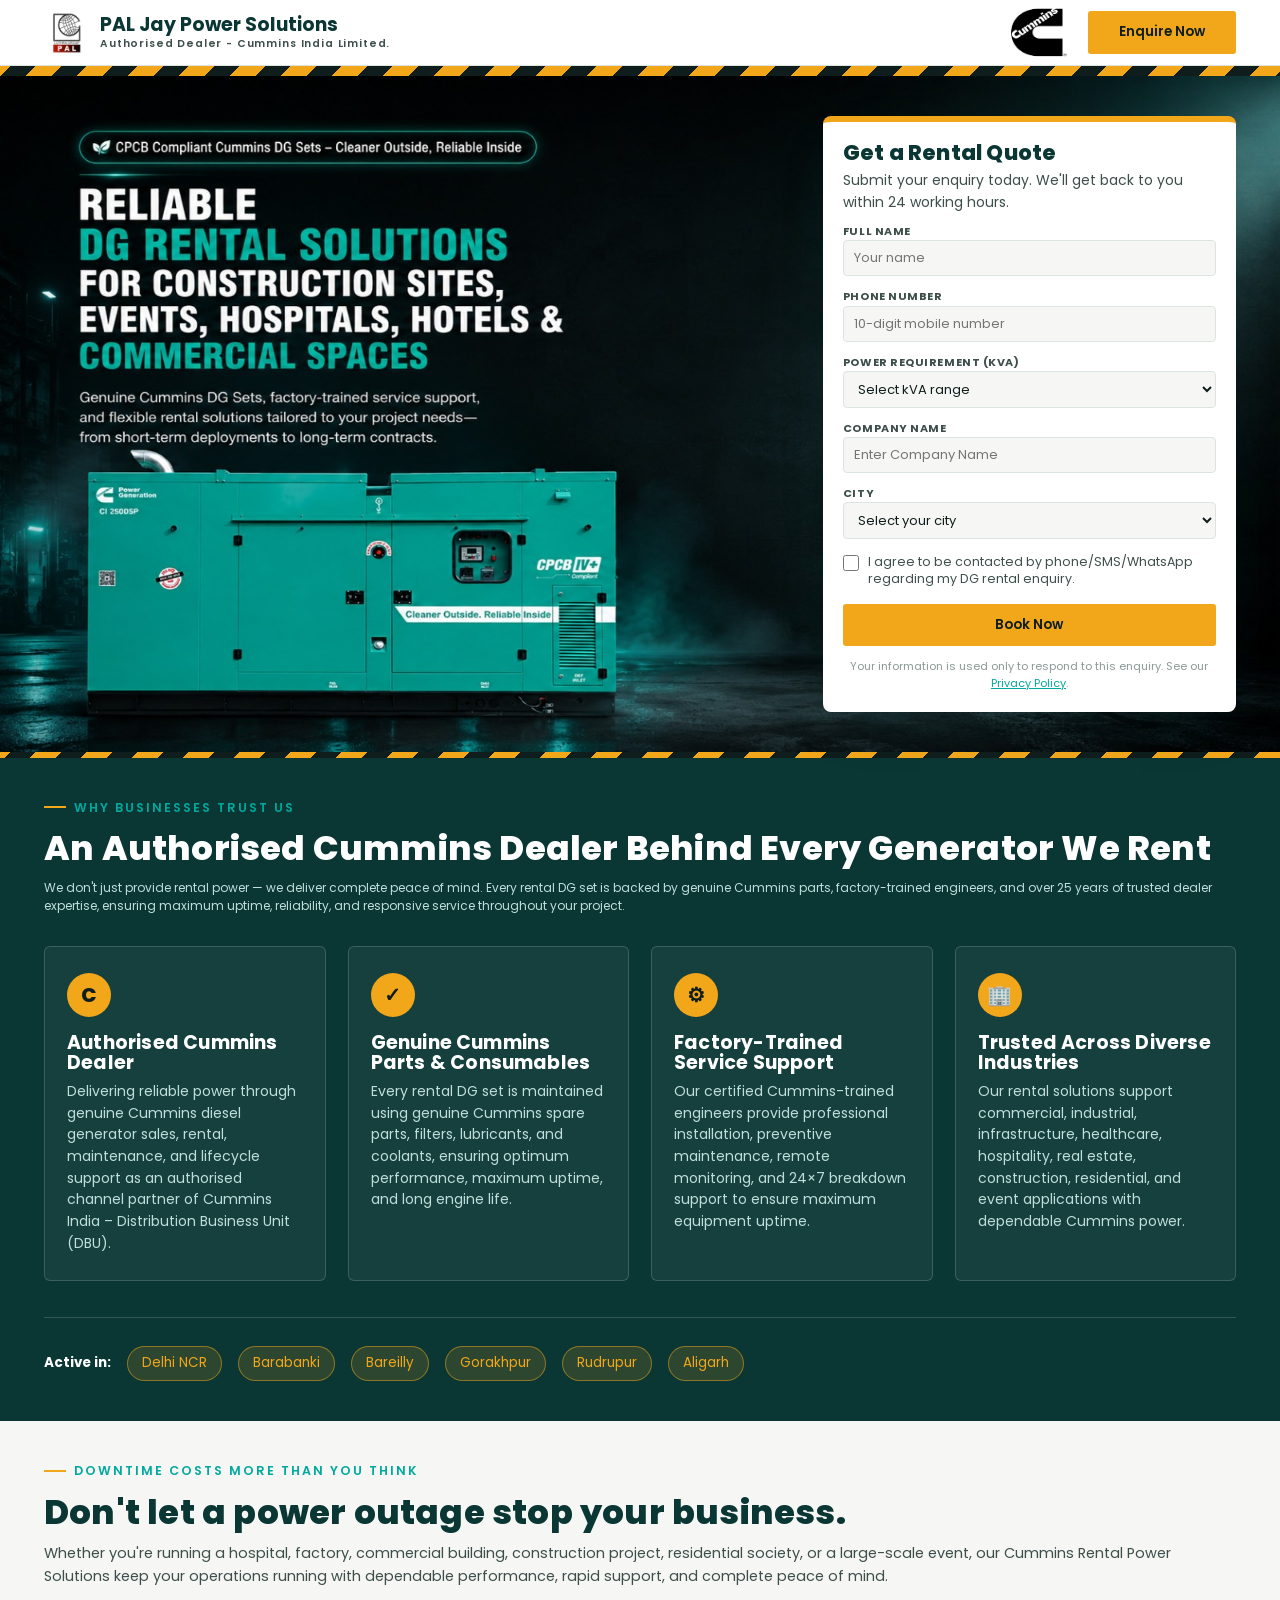
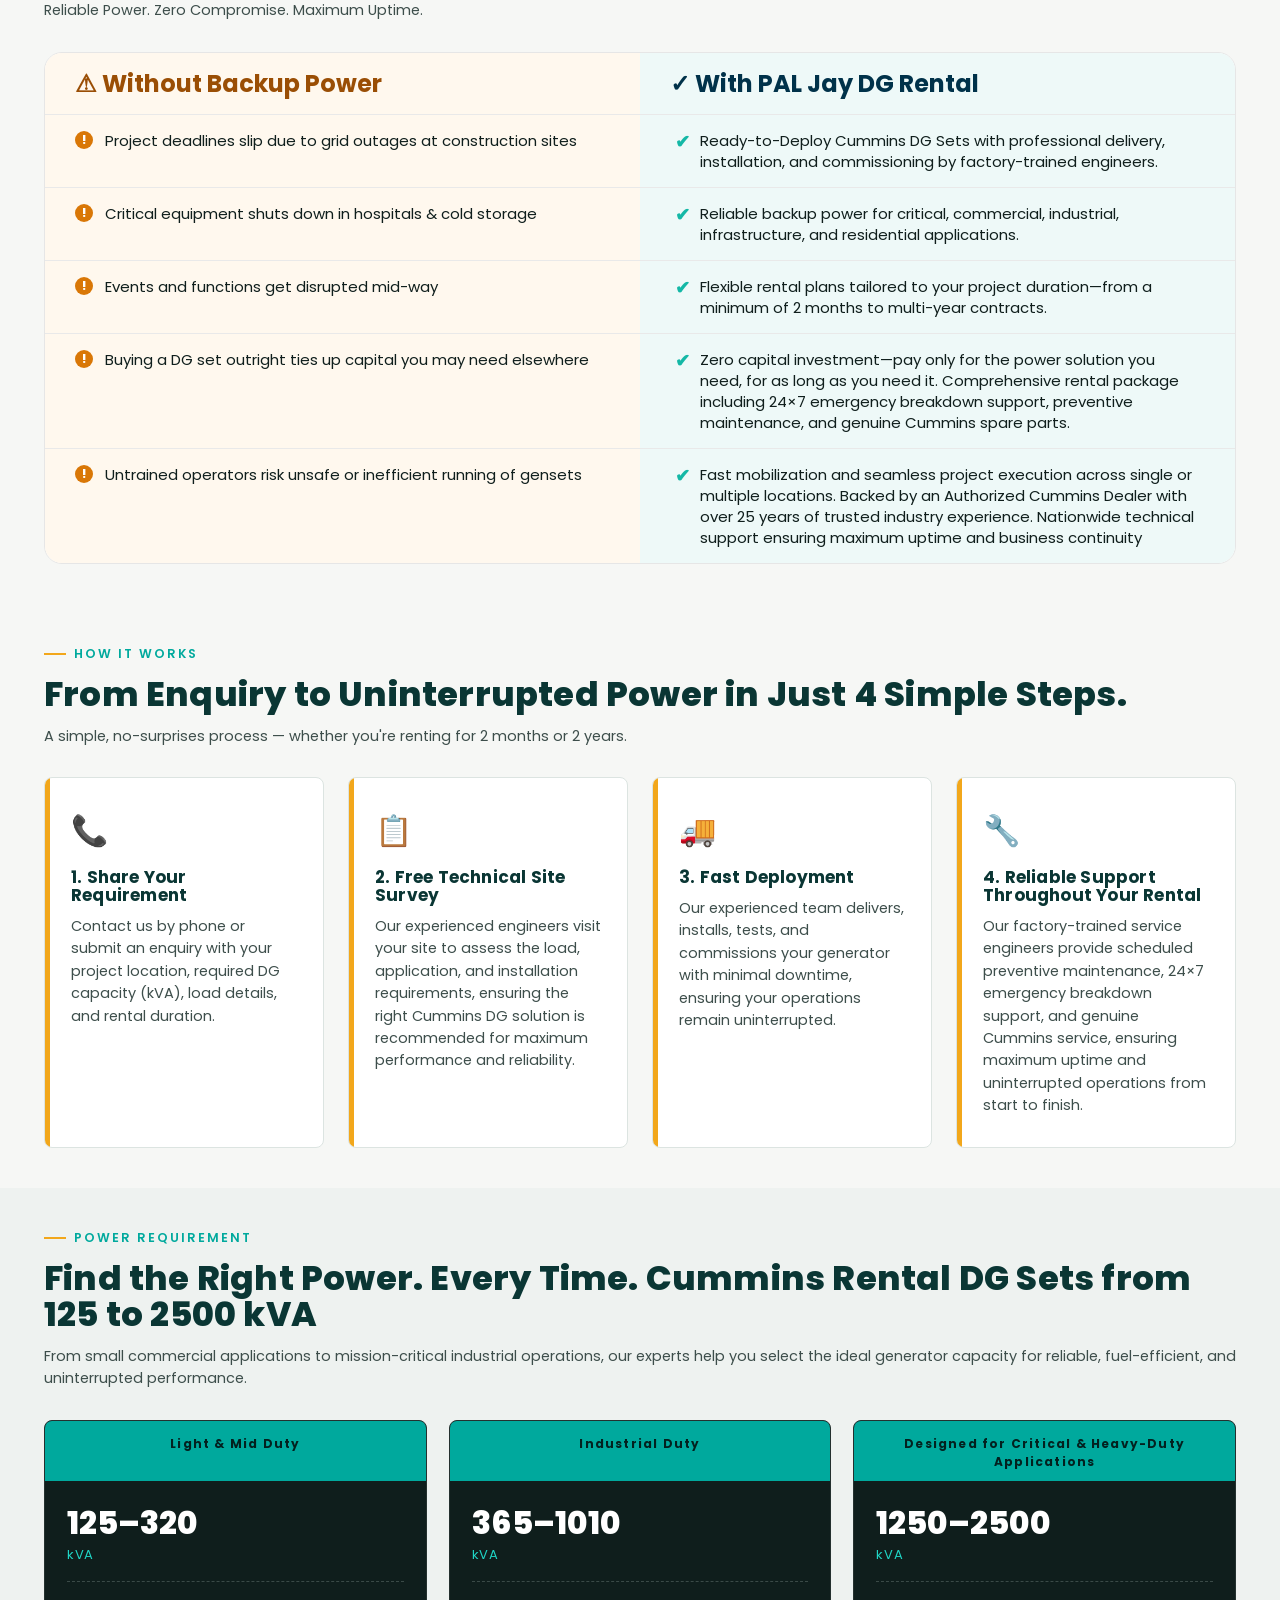
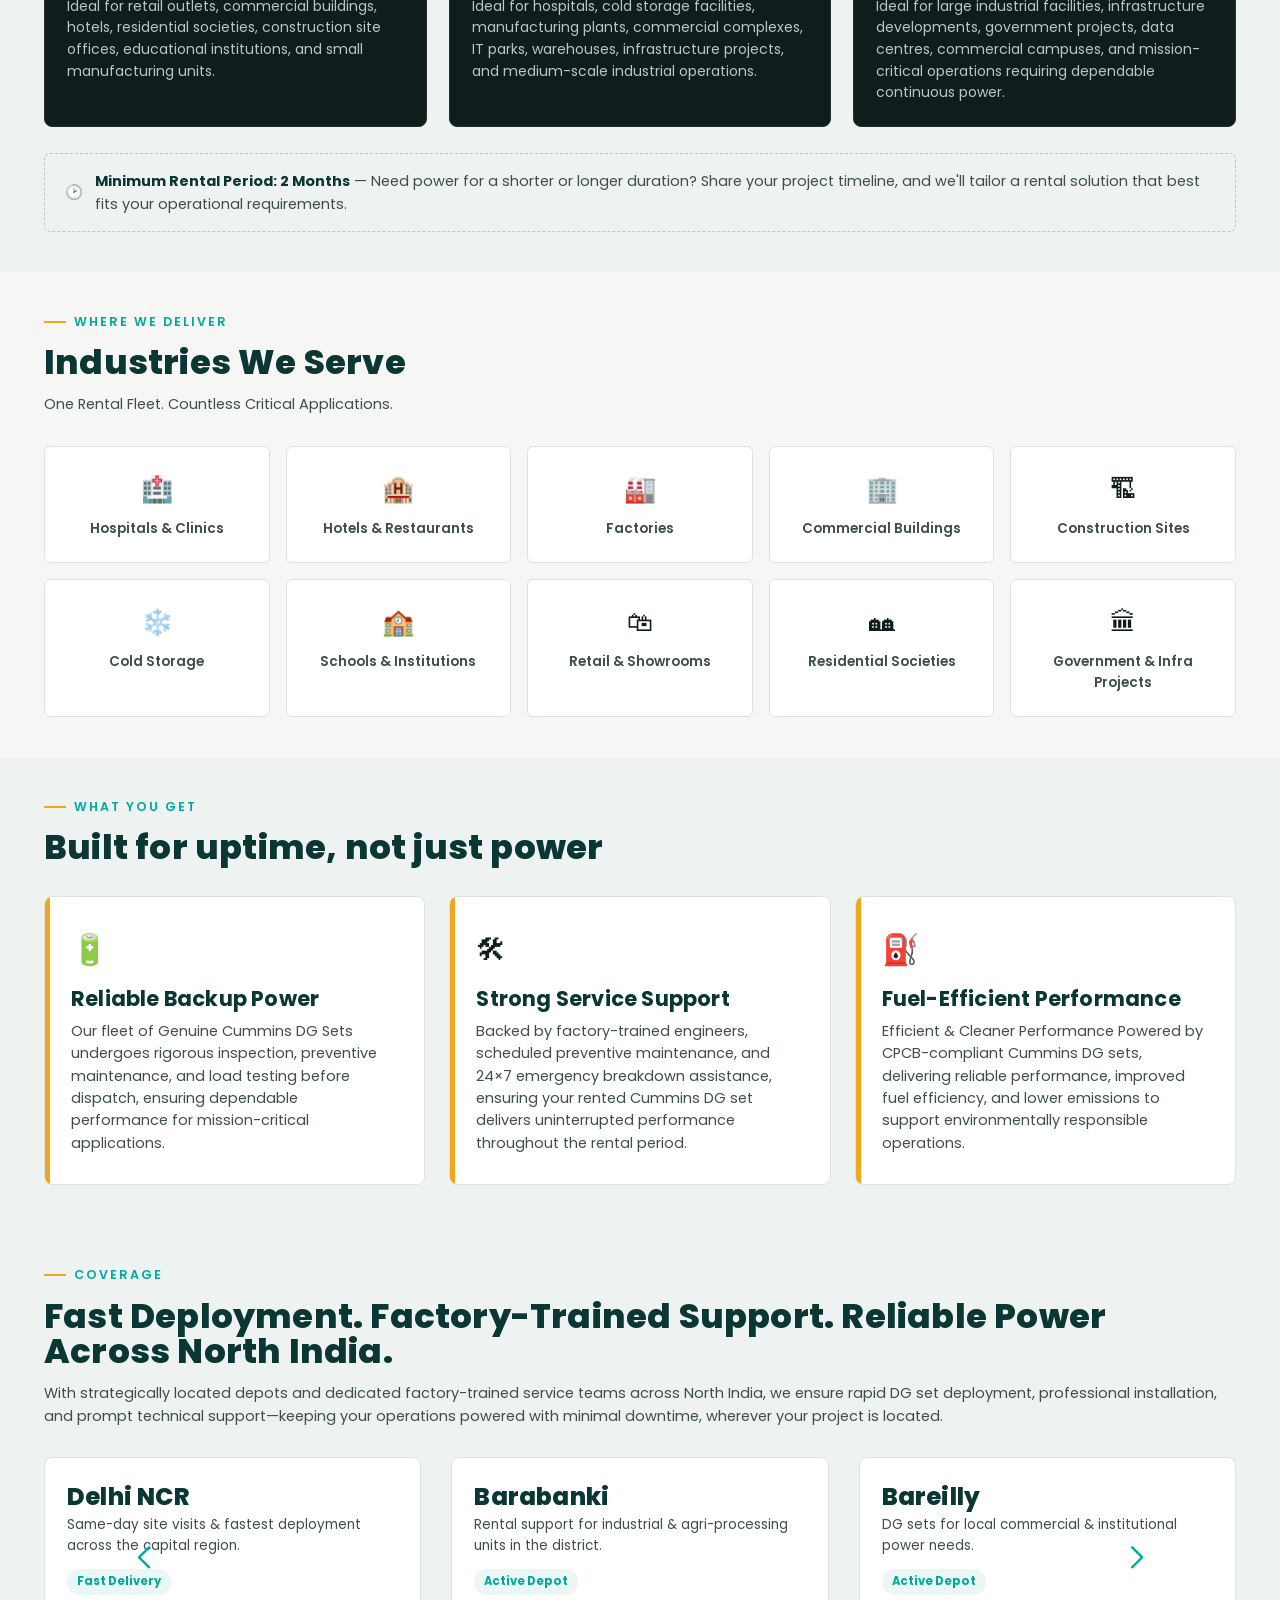
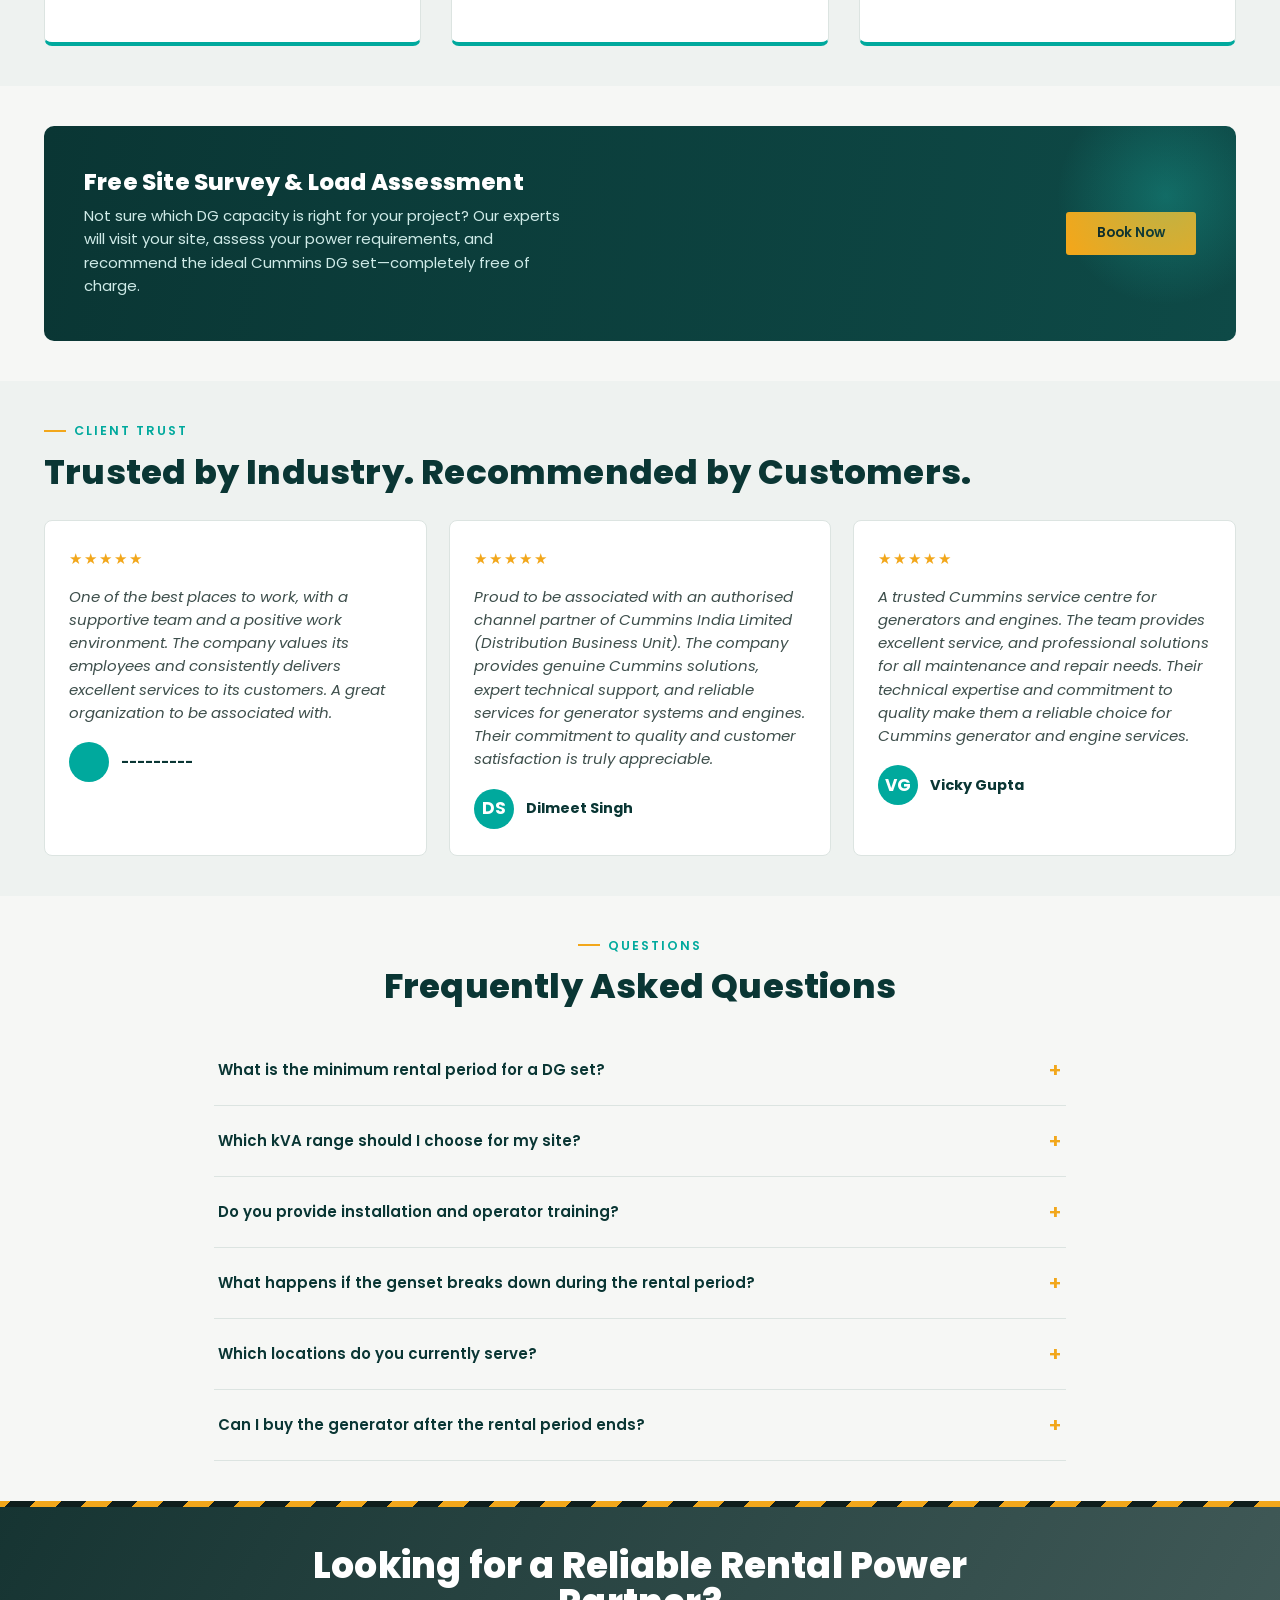
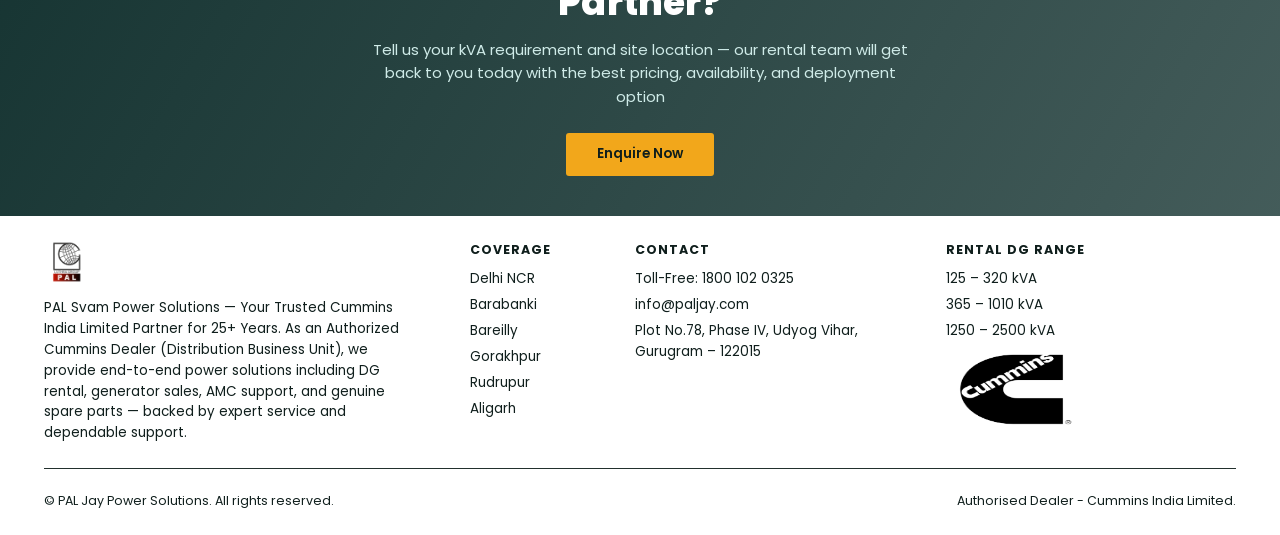
==== commit e2a42ae1: "some more changes done" ====
--- a/index.html
+++ b/index.html
@@ -288,28 +288,35 @@
           </ul>
         </div>
       </div> -->
-    <div class="compare-table">
-
-    <div class="head problem">⚠ Without Backup Power</div>
-    <div class="head solution">✓ With PAL Jay DG Rental</div>
-
-    <div class="cell problem">Project deadlines slip due to grid outages at construction sites</div>
-    <div class="cell solution">Ready-to-Deploy Cummins DG Sets with professional delivery...</div>
-
-    <div class="cell problem">Critical equipment shuts down in hospitals & cold storage</div>
-    <div class="cell solution">Commercial, industrial, infrastructure and residential applications...</div>
-
-    <div class="cell problem">Events and functions get disrupted mid-way</div>
-    <div class="cell solution">Comprehensive rental package including 24×7 support...</div>
-
-    <div class="cell problem">Buying a DG set outright ties up capital you may need elsewhere</div>
-    <div class="cell solution">Fast mobilization and seamless project execution...</div>
-
-    <div class="cell problem">Untrained operators risk unsafe or inefficient running of gensets</div>
-    <div class="cell solution">Nationwide technical support ensuring maximum uptime...</div>
-
-</div>
-    
+      <div class="compare-table">
+
+        <div class="head problem">⚠ Without Backup Power</div>
+        <div class="head solution">✓ With PAL Jay DG Rental</div>
+
+        <div class="cell problem">Project deadlines slip due to grid outages at construction sites</div>
+        <div class="cell solution">Ready-to-Deploy Cummins DG Sets with professional delivery, installation, and
+          commissioning by factory-trained engineers.</div>
+
+        <div class="cell problem">Critical equipment shuts down in hospitals & cold storage</div>
+        <div class="cell solution">Reliable backup power for critical, commercial, industrial, infrastructure, and
+          residential applications.</div>
+
+        <div class="cell problem">Events and functions get disrupted mid-way</div>
+        <div class="cell solution">Flexible rental plans tailored to your project duration—from a minimum of 2 months to
+          multi-year contracts.</div>
+
+        <div class="cell problem">Buying a DG set outright ties up capital you may need elsewhere</div>
+        <div class="cell solution">Zero capital investment—pay only for the power solution you need, for as long as you
+          need it. Comprehensive rental package including 24×7 emergency breakdown support, preventive maintenance, and
+          genuine Cummins spare parts.</div>
+
+        <div class="cell problem">Untrained operators risk unsafe or inefficient running of gensets</div>
+        <div class="cell solution">Fast mobilization and seamless project execution across single or multiple locations.
+          Backed by an Authorized Cummins Dealer with over 25 years of trusted industry experience. Nationwide technical
+          support ensuring maximum uptime and business continuity</div>
+
+      </div>
+
     </div>
   </section>
 
@@ -623,10 +630,10 @@
 
         </div>
 
-   
-
-      </div>
-         <div class="swiper-button-next"></div>
+
+
+      </div>
+      <div class="swiper-button-next"></div>
       <div class="swiper-button-prev"></div>
     </div>
   </section>
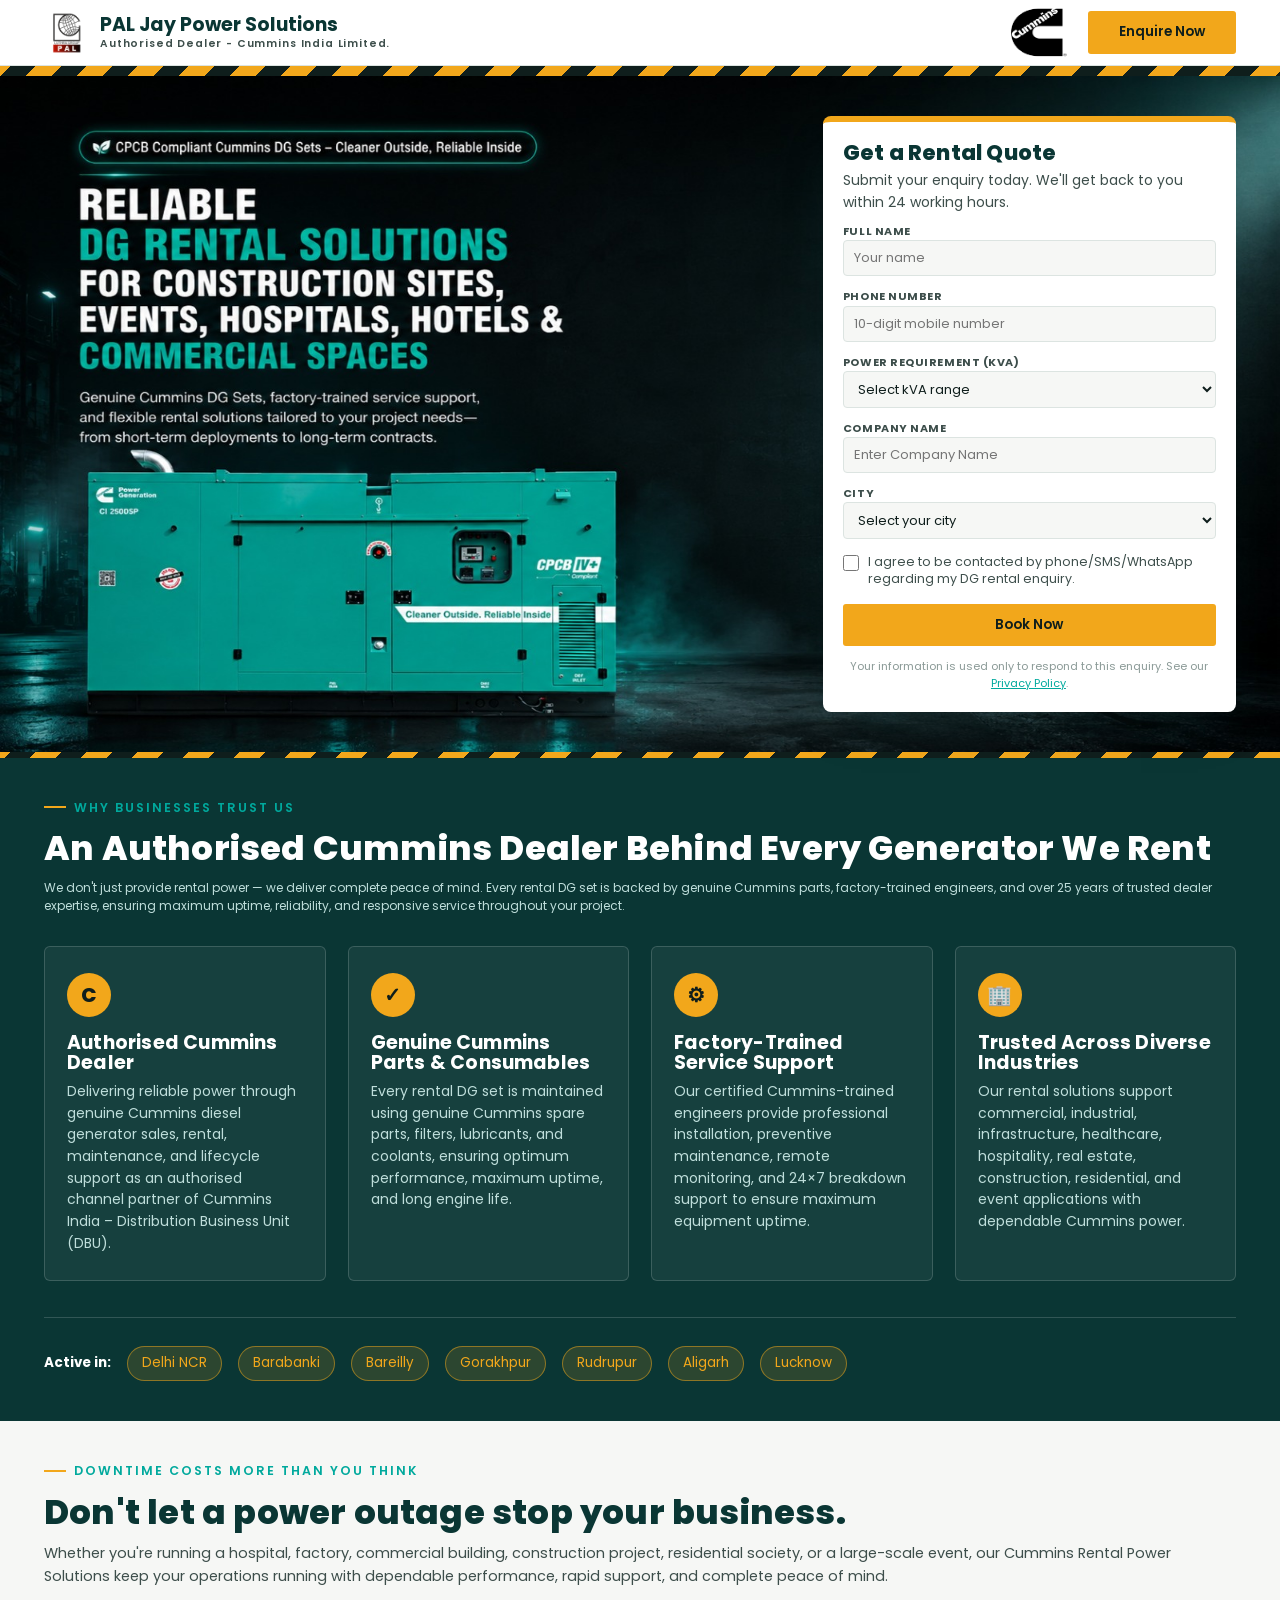
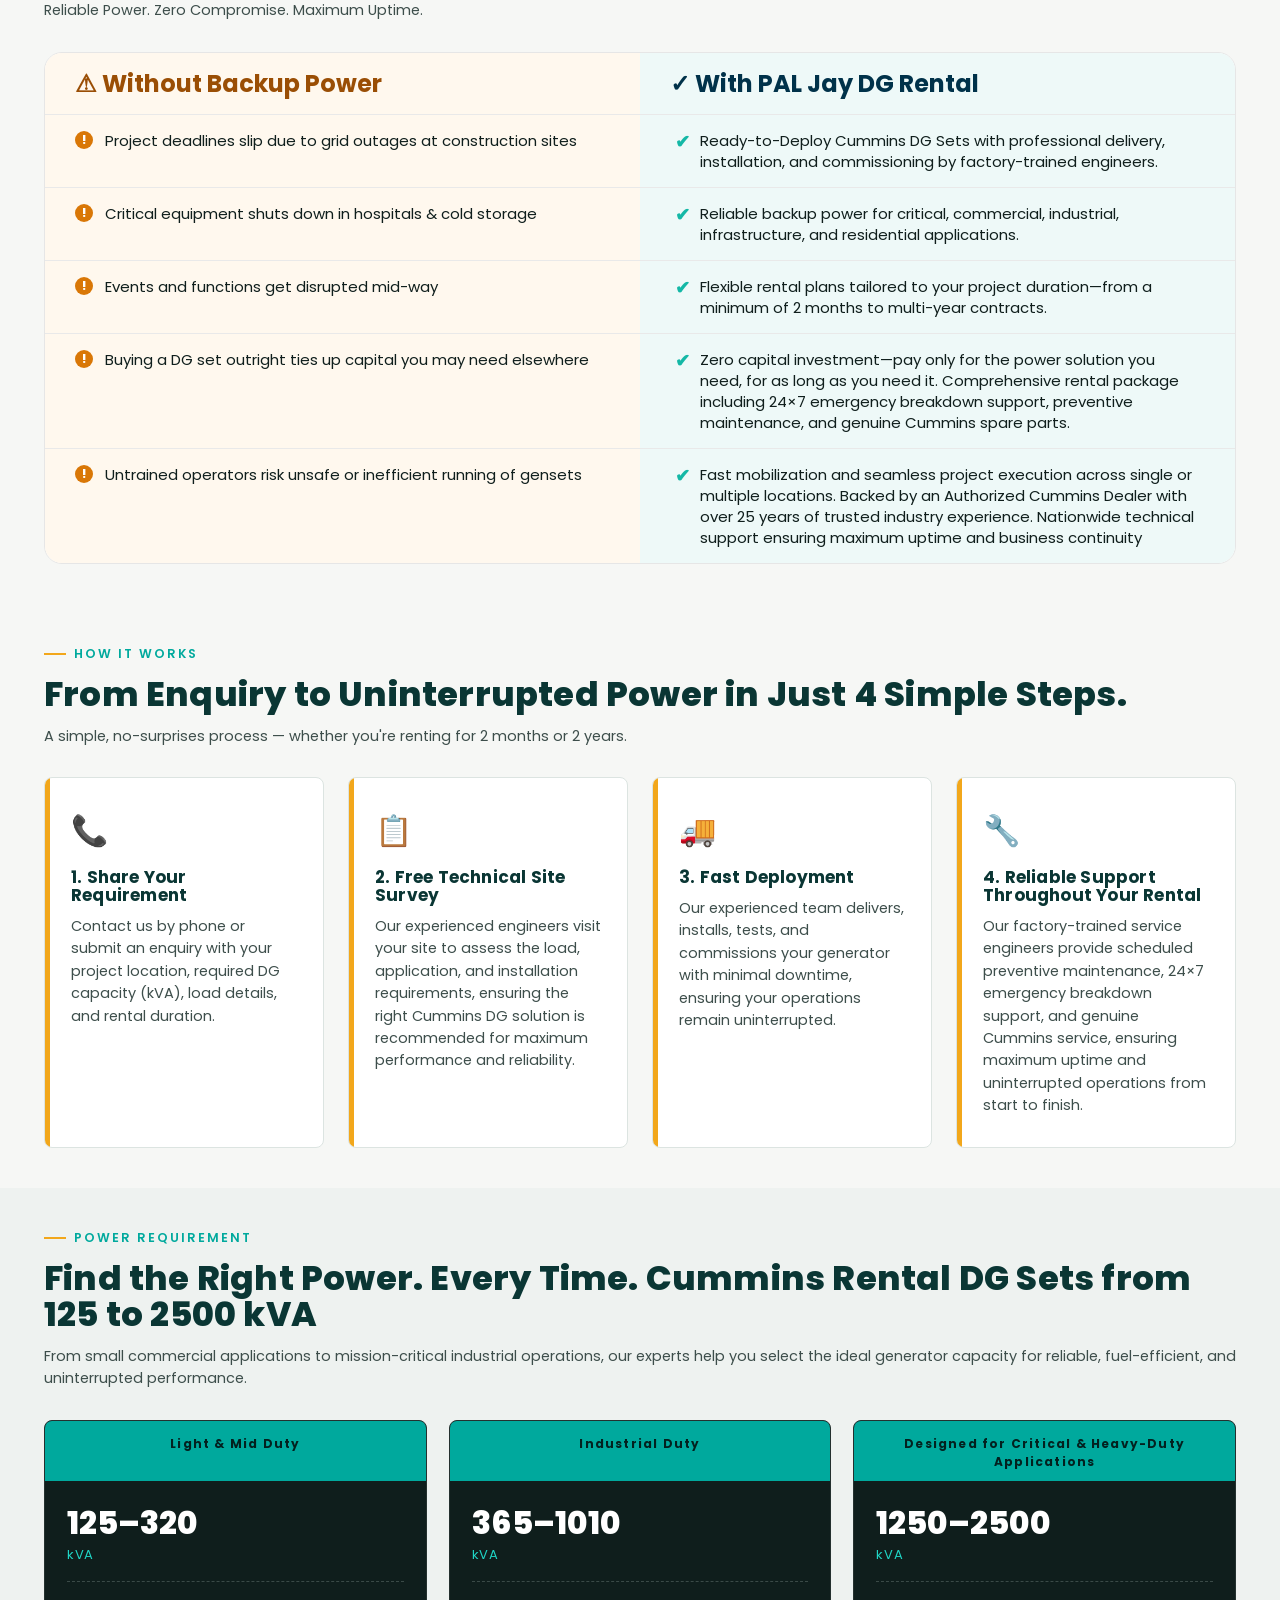
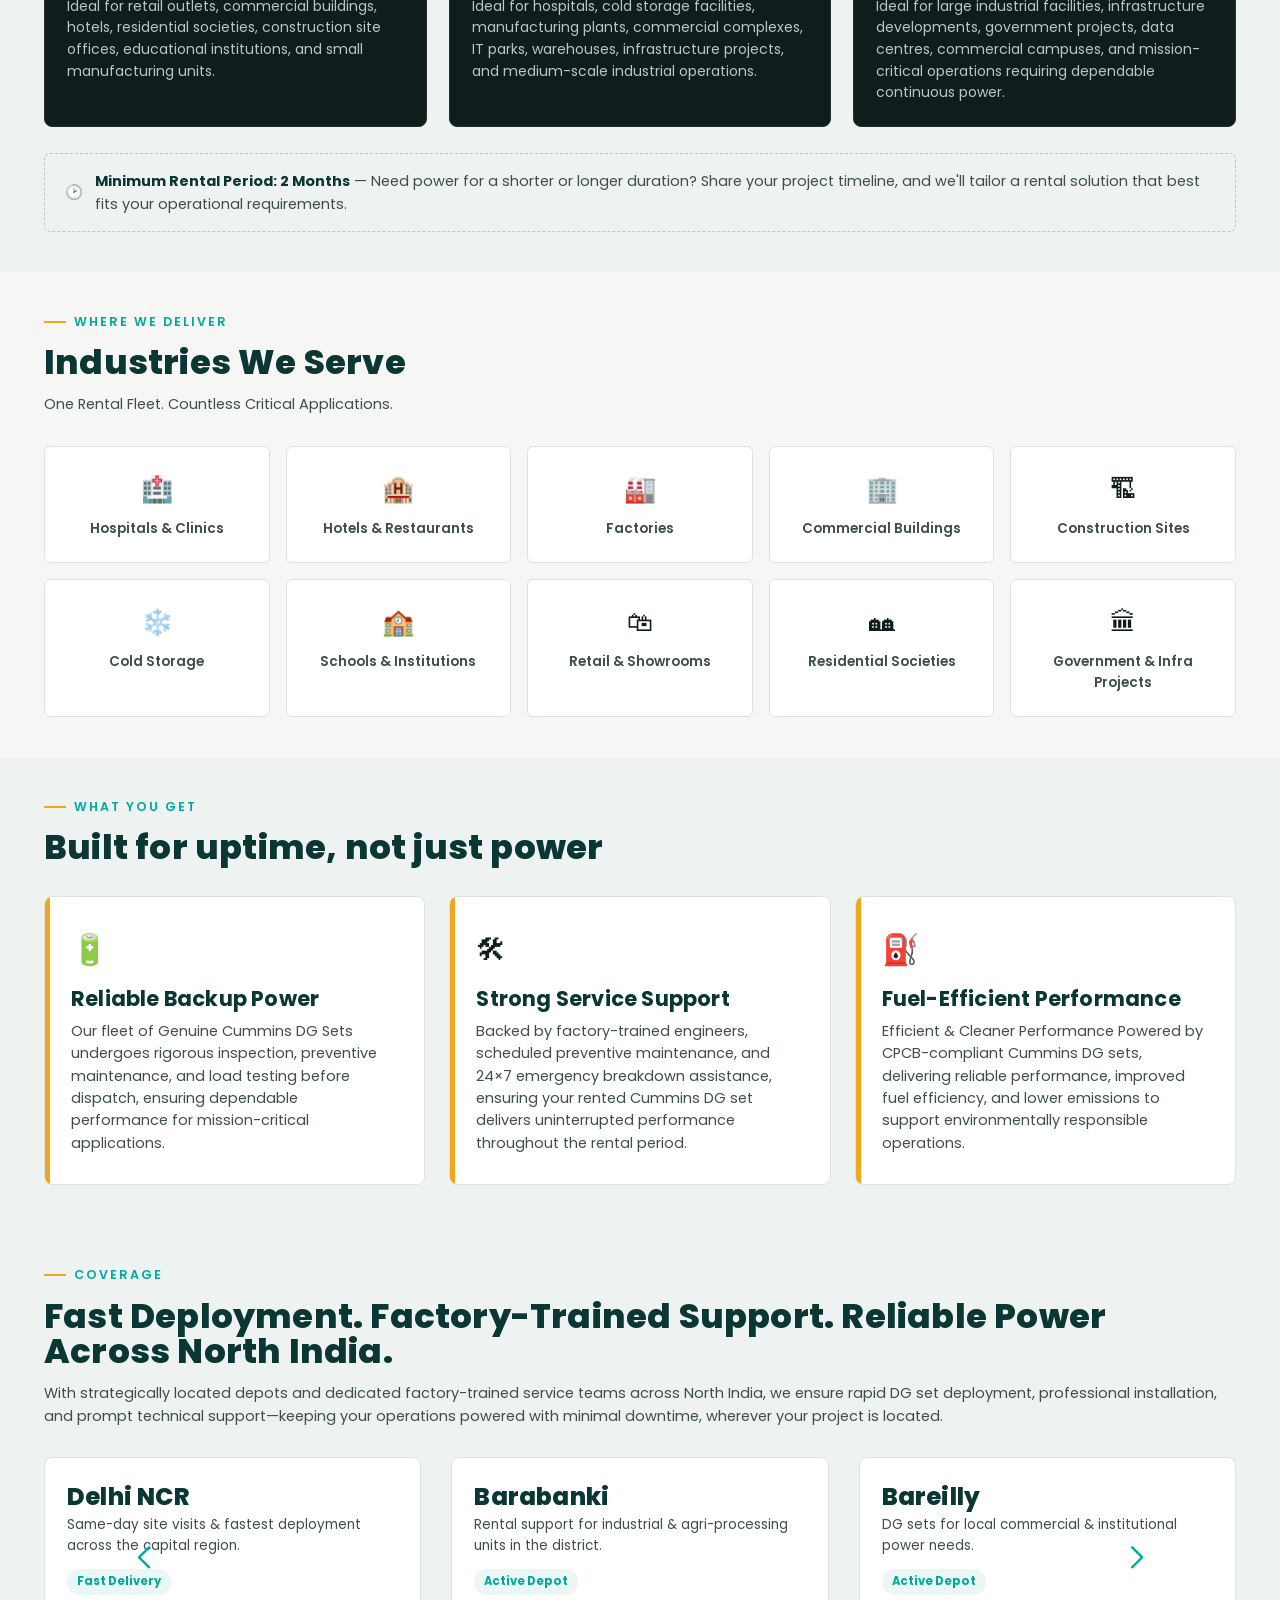
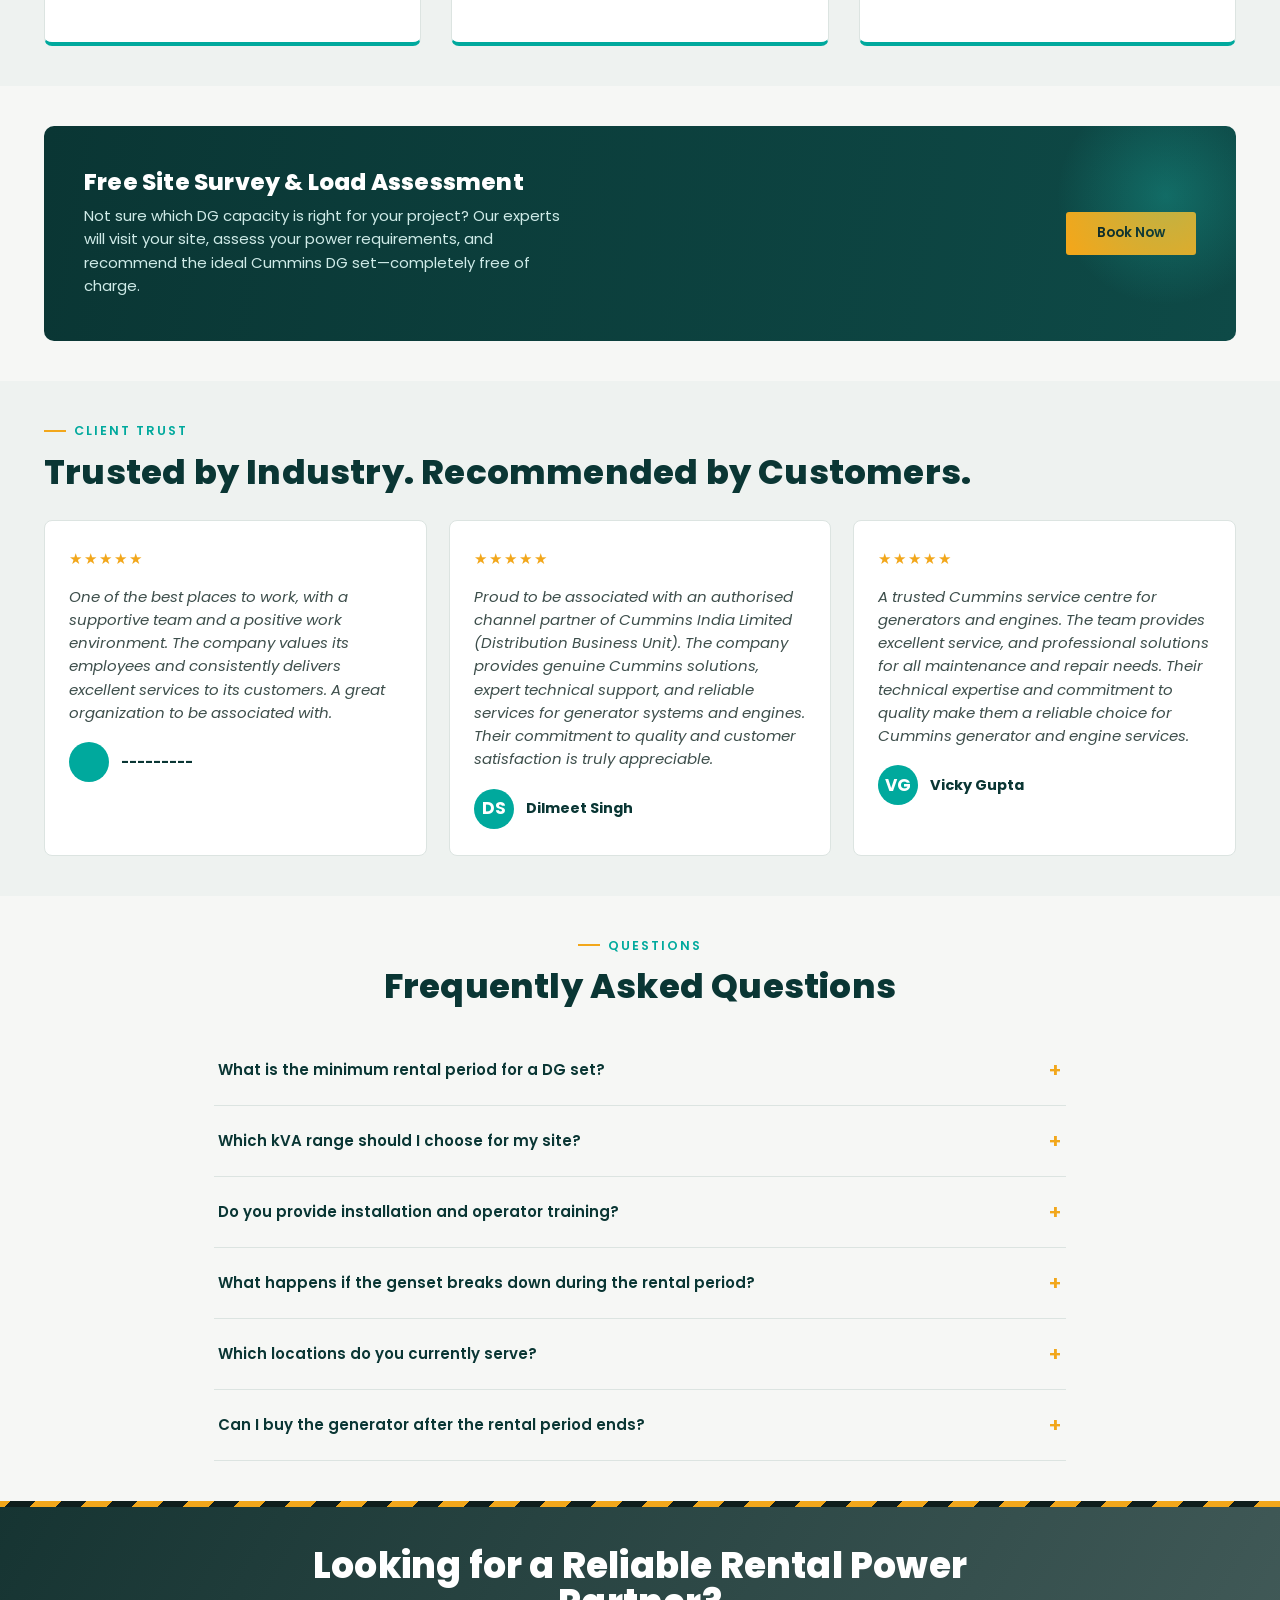
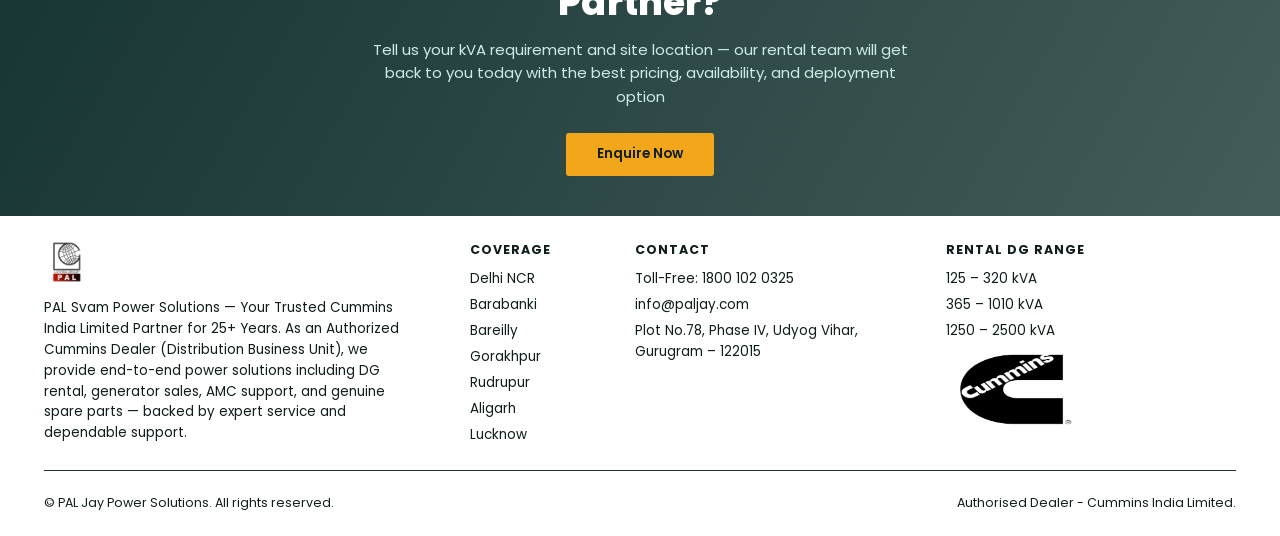
==== commit 6e01ca57: "did some changes" ====
--- a/index.html
+++ b/index.html
@@ -15,7 +15,7 @@
   <meta property="og:type" content="website" />
   <meta property="og:title" content="DG Rental Solutions | PAL Jay Power Solutions — Cummins Authorised Dealer" />
   <meta property="og:description"
-    content="Reliable DG rental for construction sites, events, hospitals, hotels & commercial spaces. 125–2500 kVA. Delhi NCR, Barabanki, Bareilly, Gorakhpur, Rudrupur, Aligarh." />
+    content="Reliable DG rental for construction sites, events, hospitals, hotels & commercial spaces. 125–2500 kVA. Delhi NCR, Barabanki, Bareilly, Gorakhpur, Rudrupur, Aligarh, Lucknow." />
   <meta property="og:image" content="assets/genset-hero.jpg" />
   <meta name="twitter:card" content="summary_large_image" />
 
@@ -23,7 +23,7 @@
   <link rel="preconnect" href="https://fonts.gstatic.com" crossorigin />
   <link href="https://fonts.googleapis.com/css2?family=Poppins:wght@400;500;600;700;800&display=swap"
     rel="stylesheet" />
-  <link rel="stylesheet" href="https://cdn.jsdelivr.net/npm/swiper@11/swiper-bundle.min.css">
+  <link rel="stylesheet" href="https://cdn.jsdelivr.net/npm/swiper@11/swiper-bundle.min.css" />
   <script src="https://cdn.jsdelivr.net/npm/swiper@11/swiper-bundle.min.js"></script>
   <link rel="stylesheet" href="./style.css" />
 </head>
@@ -127,6 +127,7 @@
               <option>Bareilly</option>
               <option>Rudrupur</option>
               <option>Aligarh</option>
+              <option>Lucknow</option>
               <option>Other</option>
             </select>
           </div>
@@ -219,7 +220,7 @@
         <span class="pin">Gorakhpur</span>
         <span class="pin">Rudrupur</span>
         <span class="pin">Aligarh</span>
-        <!-- <span class="pin">Gorakhpur</span> -->
+        <span class="pin">Lucknow</span>
       </div>
     </div>
   </section>
@@ -289,34 +290,53 @@
         </div>
       </div> -->
       <div class="compare-table">
-
         <div class="head problem">⚠ Without Backup Power</div>
         <div class="head solution">✓ With PAL Jay DG Rental</div>
 
-        <div class="cell problem">Project deadlines slip due to grid outages at construction sites</div>
-        <div class="cell solution">Ready-to-Deploy Cummins DG Sets with professional delivery, installation, and
-          commissioning by factory-trained engineers.</div>
-
-        <div class="cell problem">Critical equipment shuts down in hospitals & cold storage</div>
-        <div class="cell solution">Reliable backup power for critical, commercial, industrial, infrastructure, and
-          residential applications.</div>
-
-        <div class="cell problem">Events and functions get disrupted mid-way</div>
-        <div class="cell solution">Flexible rental plans tailored to your project duration—from a minimum of 2 months to
-          multi-year contracts.</div>
-
-        <div class="cell problem">Buying a DG set outright ties up capital you may need elsewhere</div>
-        <div class="cell solution">Zero capital investment—pay only for the power solution you need, for as long as you
-          need it. Comprehensive rental package including 24×7 emergency breakdown support, preventive maintenance, and
-          genuine Cummins spare parts.</div>
-
-        <div class="cell problem">Untrained operators risk unsafe or inefficient running of gensets</div>
-        <div class="cell solution">Fast mobilization and seamless project execution across single or multiple locations.
-          Backed by an Authorized Cummins Dealer with over 25 years of trusted industry experience. Nationwide technical
-          support ensuring maximum uptime and business continuity</div>
-
-      </div>
-
+        <div class="cell problem">
+          Project deadlines slip due to grid outages at construction sites
+        </div>
+        <div class="cell solution">
+          Ready-to-Deploy Cummins DG Sets with professional delivery,
+          installation, and commissioning by factory-trained engineers.
+        </div>
+
+        <div class="cell problem">
+          Critical equipment shuts down in hospitals & cold storage
+        </div>
+        <div class="cell solution">
+          Reliable backup power for critical, commercial, industrial,
+          infrastructure, and residential applications.
+        </div>
+
+        <div class="cell problem">
+          Events and functions get disrupted mid-way
+        </div>
+        <div class="cell solution">
+          Flexible rental plans tailored to your project duration—from a
+          minimum of 2 months to multi-year contracts.
+        </div>
+
+        <div class="cell problem">
+          Buying a DG set outright ties up capital you may need elsewhere
+        </div>
+        <div class="cell solution">
+          Zero capital investment—pay only for the power solution you need,
+          for as long as you need it. Comprehensive rental package including
+          24×7 emergency breakdown support, preventive maintenance, and
+          genuine Cummins spare parts.
+        </div>
+
+        <div class="cell problem">
+          Untrained operators risk unsafe or inefficient running of gensets
+        </div>
+        <div class="cell solution">
+          Fast mobilization and seamless project execution across single or
+          multiple locations. Backed by an Authorized Cummins Dealer with over
+          25 years of trusted industry experience. Nationwide technical
+          support ensuring maximum uptime and business continuity
+        </div>
+      </div>
     </div>
   </section>
 
@@ -541,7 +561,7 @@
   </section>
 
   <!-- LOCATIONS -->
-  <section class="locations" style="position: relative;">
+  <section class="locations" style="position: relative">
     <div class="wrap">
       <div class="section-head">
         <div class="eyebrow">Coverage</div>
@@ -563,20 +583,19 @@
             <div class="loc-card">
               <h4>Delhi NCR</h4>
               <p>
-                Same-day site visits &amp; fastest deployment across the capital
-                region.
+                Same-day site visits &amp; fastest deployment across the
+                capital region.
               </p>
               <span class="badge">Fast Delivery</span>
             </div>
           </div>
-
 
           <div class="swiper-slide">
             <div class="loc-card">
               <h4>Barabanki</h4>
               <p>
-                Rental support for industrial &amp; agri-processing units in the
-                district.
+                Rental support for industrial &amp; agri-processing units in
+                the district.
               </p>
               <span class="badge">Active Depot</span>
             </div>
@@ -585,7 +604,9 @@
           <div class="swiper-slide">
             <div class="loc-card">
               <h4>Bareilly</h4>
-              <p>DG sets for local commercial &amp; institutional power needs.</p>
+              <p>
+                DG sets for local commercial &amp; institutional power needs.
+              </p>
               <span class="badge">Active Depot</span>
             </div>
           </div>
@@ -604,8 +625,11 @@
           <div class="swiper-slide">
             <div class="loc-card">
               <h4>Bareilly</h4>
-              <p> Reliable DG rental solutions for manufacturing units, commercial spaces,
-                healthcare facilities, and infrastructure projects.</p>
+              <p>
+                Reliable DG rental solutions for manufacturing units,
+                commercial spaces, healthcare facilities, and infrastructure
+                projects.
+              </p>
               <span class="badge">Active Depot</span>
             </div>
           </div>
@@ -613,8 +637,10 @@
           <div class="swiper-slide">
             <div class="loc-card">
               <h4>Rudrupur</h4>
-              <p> Supporting industrial plants, warehouses, and construction sites with
-                dependable backup power across the region.</p>
+              <p>
+                Supporting industrial plants, warehouses, and construction
+                sites with dependable backup power across the region.
+              </p>
               <span class="badge">Active Depot</span>
             </div>
           </div>
@@ -622,16 +648,24 @@
           <div class="swiper-slide">
             <div class="loc-card">
               <h4>Aligarh</h4>
-              <p>Providing generator rental services for educational institutions,
-                businesses, events, and industrial operations.</p>
+              <p>
+                Providing generator rental services for educational
+                institutions, businesses, events, and industrial operations.
+              </p>
               <span class="badge">Active Depot</span>
             </div>
           </div>
-
-        </div>
-
-
-
+          <div class="swiper-slide">
+            <div class="loc-card">
+              <h4>Lucknow</h4>
+              <p>
+                Comprehensive DG rental solutions for large-scale infrastructure projects across Lucknow
+  district.
+              </p>
+              <span class="badge">Active Depot</span>
+            </div>
+          </div>
+        </div>
       </div>
       <div class="swiper-button-next"></div>
       <div class="swiper-button-prev"></div>
@@ -777,8 +811,8 @@
           <div class="faq-a">
             <p>
               We currently offer DG rental services across Delhi NCR,
-              Barabanki, Bareilly, Rudrupur, Aligarh and Gorakhpur, with local depots for faster
-              delivery and service response.
+              Barabanki, Bareilly, Rudrupur, Aligarh, Lucknow and Gorakhpur, with local
+              depots for faster delivery and service response.
             </p>
           </div>
         </div>
@@ -823,7 +857,8 @@
       <div class="foot-grid">
         <div>
           <div class="brand">
-            <img src="./pal-logo.png" alt="Cummins High-Power Genset Industrial View" />
+            <img class="f-logo1" src="./pal-logo.png" alt="Cummins High-Power Genset Industrial View" />
+            <img class="cummins-logo3" src="./cummins-logo.png" alt="" />
           </div>
 
           <p style="width: 90%">
@@ -845,6 +880,7 @@
             <li>Gorakhpur</li>
             <li>Rudrupur</li>
             <li>Aligarh</li>
+            <li>Lucknow</li>
           </ul>
         </div>
         <div>
@@ -913,9 +949,7 @@
       document.getElementById("formSuccess").style.display = "block";
     });
 
-
     const swiper = new Swiper(".serviceSwiper", {
-
       loop: true,
 
       speed: 900,
@@ -925,7 +959,7 @@
       autoplay: {
         delay: 3500,
         disableOnInteraction: false,
-        pauseOnMouseEnter: true
+        pauseOnMouseEnter: true,
       },
 
       navigation: {
@@ -934,21 +968,19 @@
       },
 
       breakpoints: {
-
         0: {
-          slidesPerView: 1
+          slidesPerView: 1,
         },
 
         768: {
-          slidesPerView: 2
+          slidesPerView: 2,
         },
 
         1200: {
-          slidesPerView: 3
-        }
-
-      }
-    })
+          slidesPerView: 3,
+        },
+      },
+    });
   </script>
 </body>
 
--- a/style.css
+++ b/style.css
@@ -302,7 +302,6 @@
     }
 }
 
-
 .hero-badge {
     display: inline-flex;
     align-items: center;
@@ -406,7 +405,7 @@
     }
 }
 
-@media (max-width:430px) {
+@media (max-width: 430px) {
     .lead-card {
         margin-top: 440px;
     }
@@ -497,7 +496,7 @@
     object-position: center 10%;
 }
 
-@media (min-width:500px) {
+@media (min-width: 500px) {
     .hero-bg {
         height: 100%;
     }
@@ -769,8 +768,6 @@
     border-top: none;
 }
 
-
-
 .ps-col.solution .ps-list li::before {
     content: "✓";
     position: absolute;
@@ -822,7 +819,7 @@
     text-align: center;
 }
 
-@media (min-width:500px) {
+@media (min-width: 500px) {
     .plate-head {
         height: 60px;
     }
@@ -1263,20 +1260,54 @@
     }
 }
 
+
+.cummins-logo3 {
+    display: none;
+}
+
 @media (max-width: 480px) {
     .foot-grid {
         grid-template-columns: 1fr;
     }
 
     header .wrap {
-        padding: 14px;
+        padding: 0px;
+    }
+
+    .brand {
+        gap: 0px;
     }
 
     .cta-row.top {
         display: flex;
         justify-content: center;
     }
-}
+
+    .cummins-logo2 {
+        display: none;
+    }
+
+    .cummins-logo3 {
+        display: inline;
+    }
+
+    footer .brand {
+        margin-left: -10px;
+    }
+
+    .auth-locs .pin {
+        padding: 6px 10px;
+    }
+
+    .auth-locs {
+        gap: 8px;
+    }
+    .swiper-button-next,
+.swiper-button-prev{
+    display: none;
+}
+}
+
 
 footer h5 {
     font-family: "Poppins", sans-serif;
@@ -1337,7 +1368,7 @@
 }
 
 @media (max-width: 700px) {
-    div.wrap .header-cta {
+    div.wrap .header-cta a {
         display: none;
     }
 }
@@ -1363,7 +1394,6 @@
 .solution {
     background: #f0fbfb;
 }
-
 
 .swiper-button-next,
 .swiper-button-prev {
@@ -1409,13 +1439,13 @@
 }
 
 .head.problem {
-    background: #FFF8EE;
-    color: #9A4E05;
+    background: #fff8ee;
+    color: #9a4e05;
 }
 
 .head.solution {
-    background: #EEF9F8;
-    color: #00324A;
+    background: #eef9f8;
+    color: #00324a;
 }
 
 /* Cells */
@@ -1431,11 +1461,11 @@
 /* Backgrounds */
 
 .cell.problem {
-    background: #FFF8EE;
+    background: #fff8ee;
 }
 
 .cell.solution {
-    background: #EEF9F8;
+    background: #eef9f8;
 }
 
 /* Icons */
@@ -1465,7 +1495,7 @@
     align-items: center;
     justify-content: center;
     font-size: 18px;
-    color: #14B8A6;
+    color: #14b8a6;
     font-weight: 700;
 }
 
@@ -1489,7 +1519,7 @@
 /* Hover */
 
 .cell {
-    transition: .3s ease;
+    transition: 0.3s ease;
 }
 
 .cell:hover {
@@ -1498,8 +1528,7 @@
 
 /* Responsive */
 
-@media(max-width:991px) {
-
+@media (max-width: 991px) {
     .compare-table {
         grid-template-columns: 1fr;
     }
@@ -1515,5 +1544,4 @@
     .cell::before {
         left: 22px;
     }
-
 }
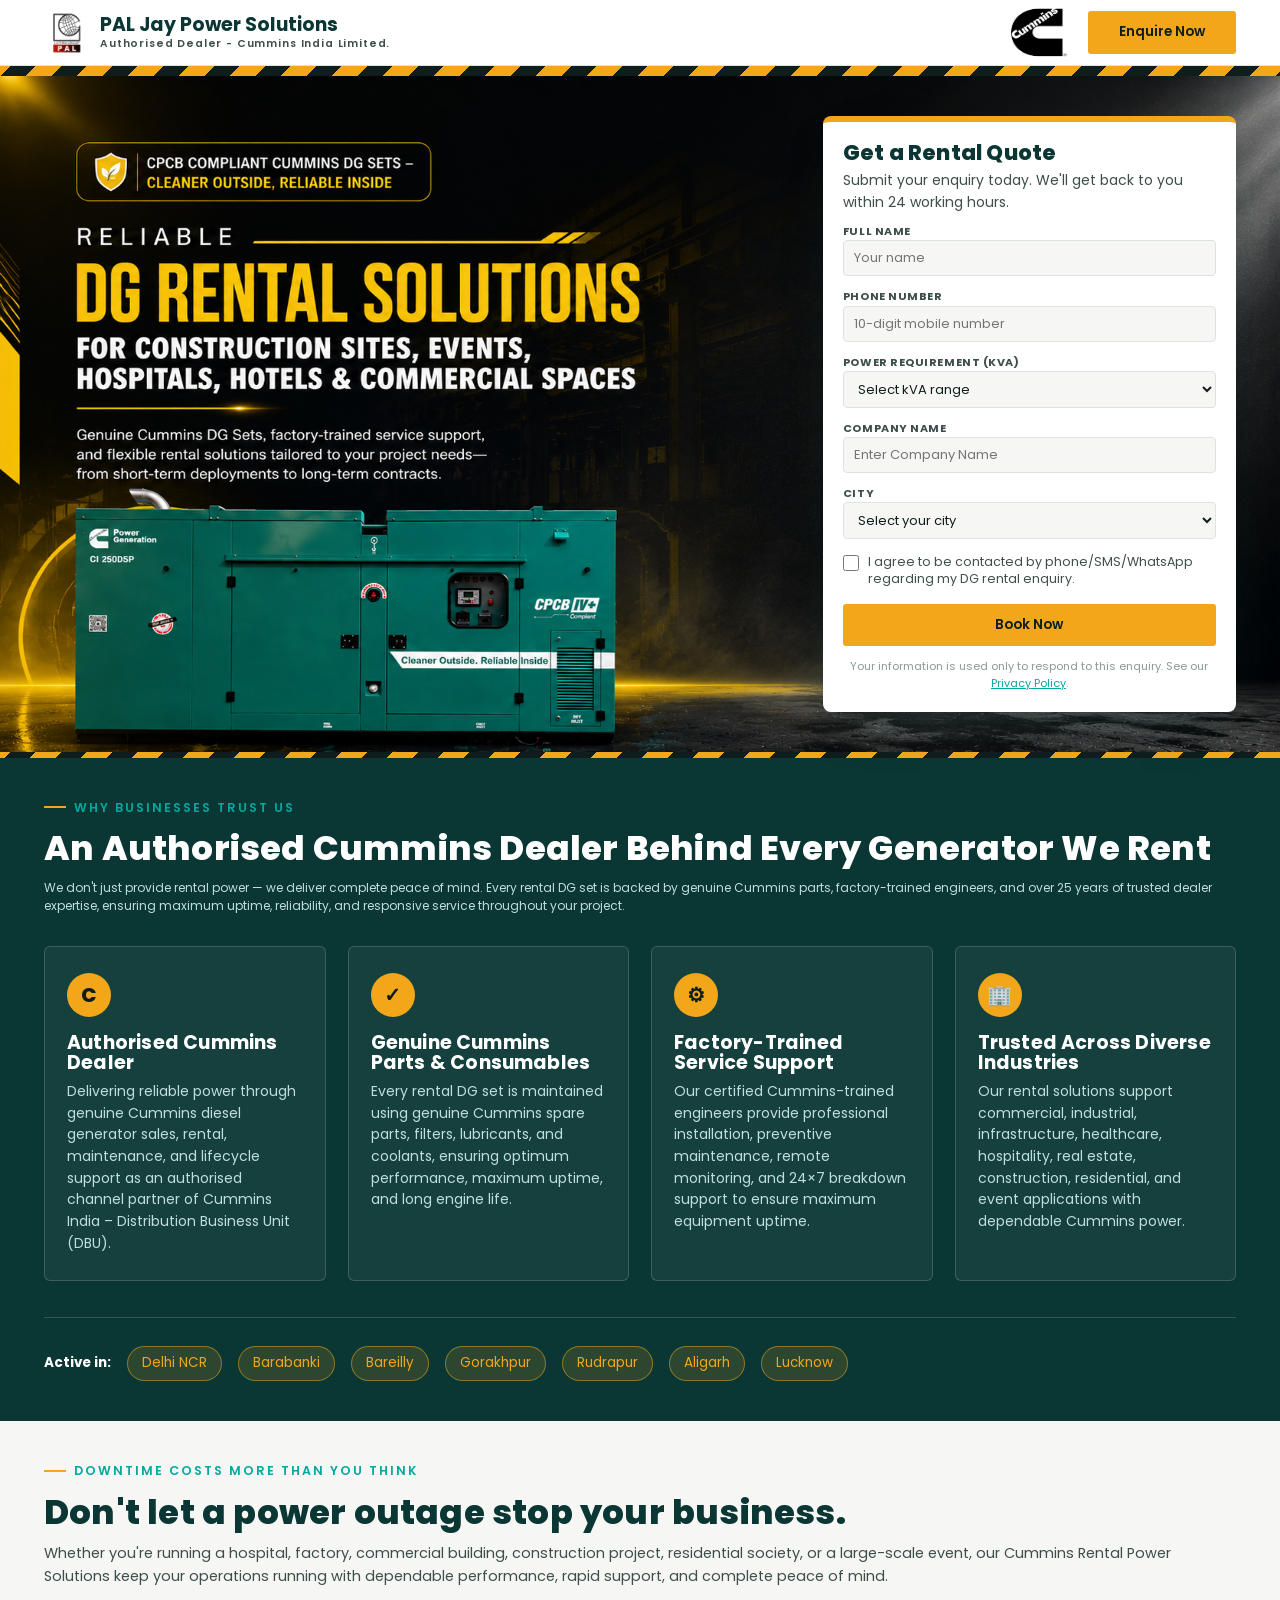
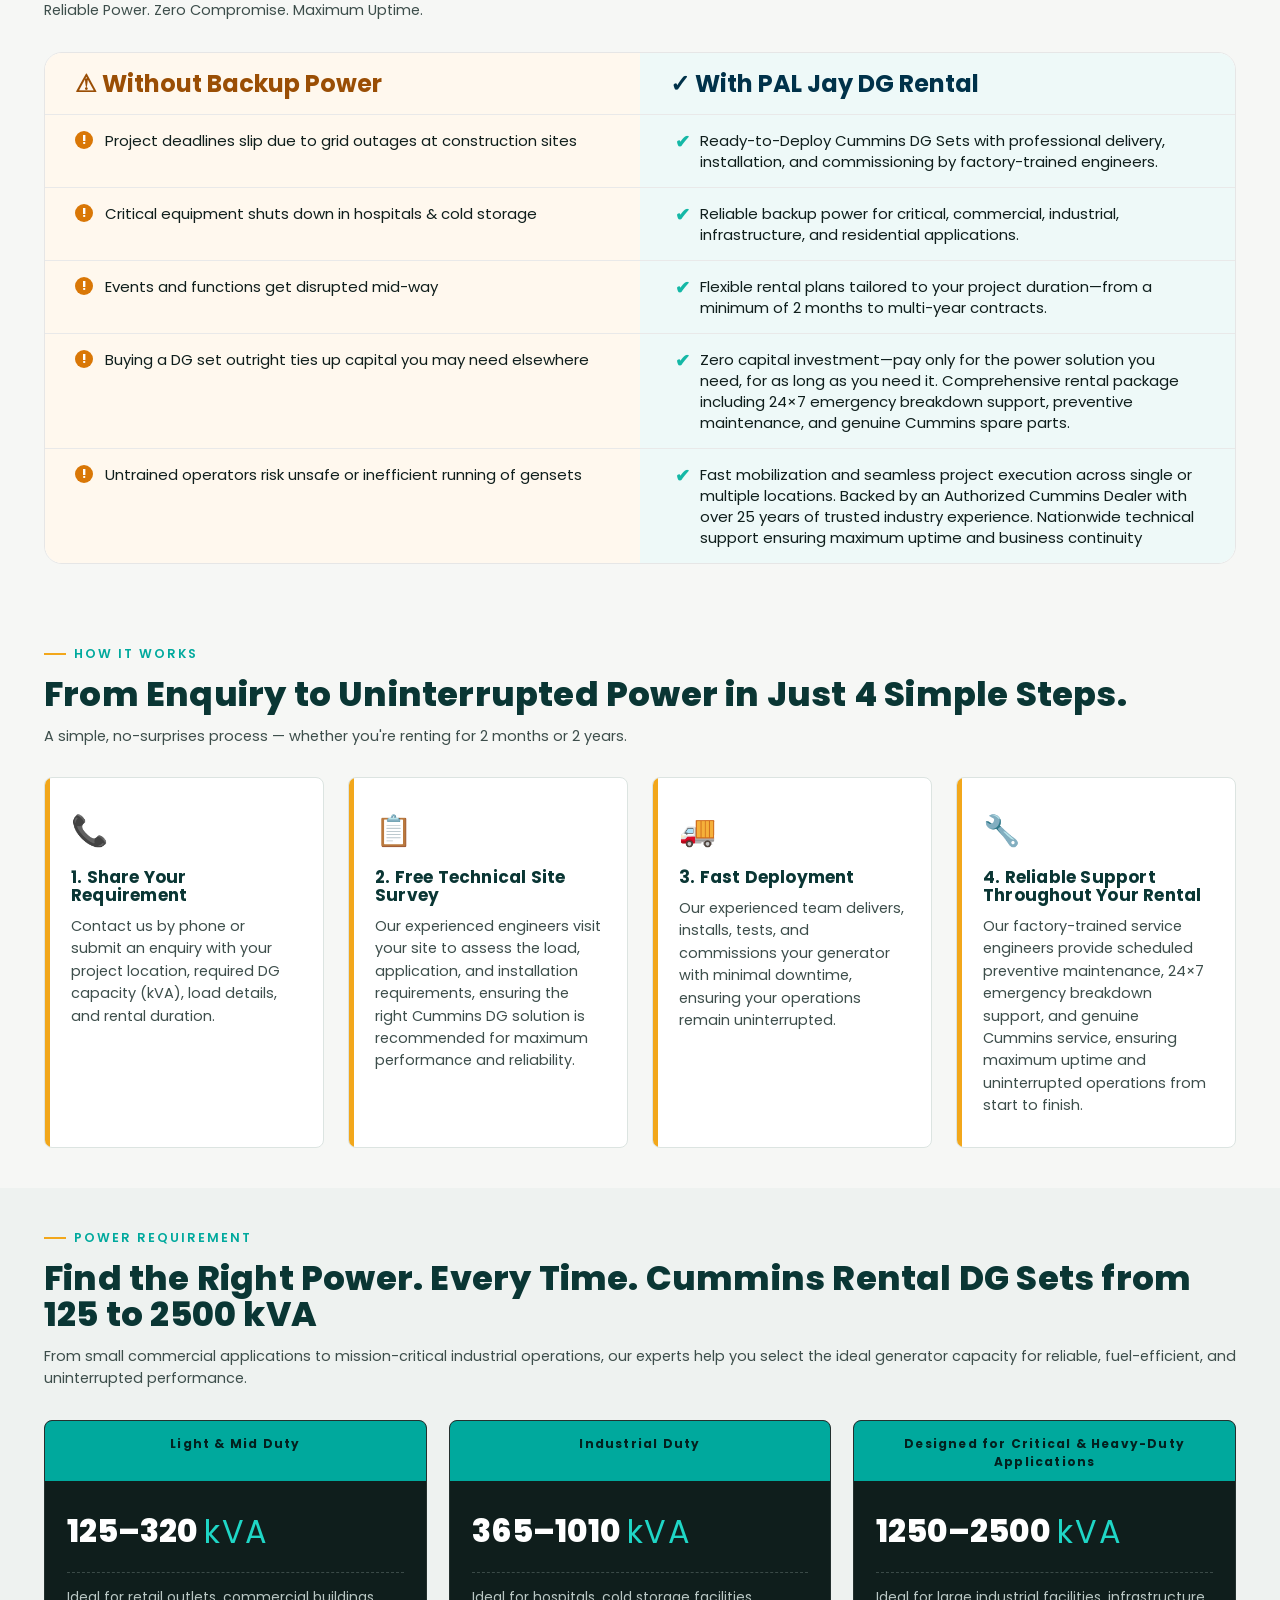
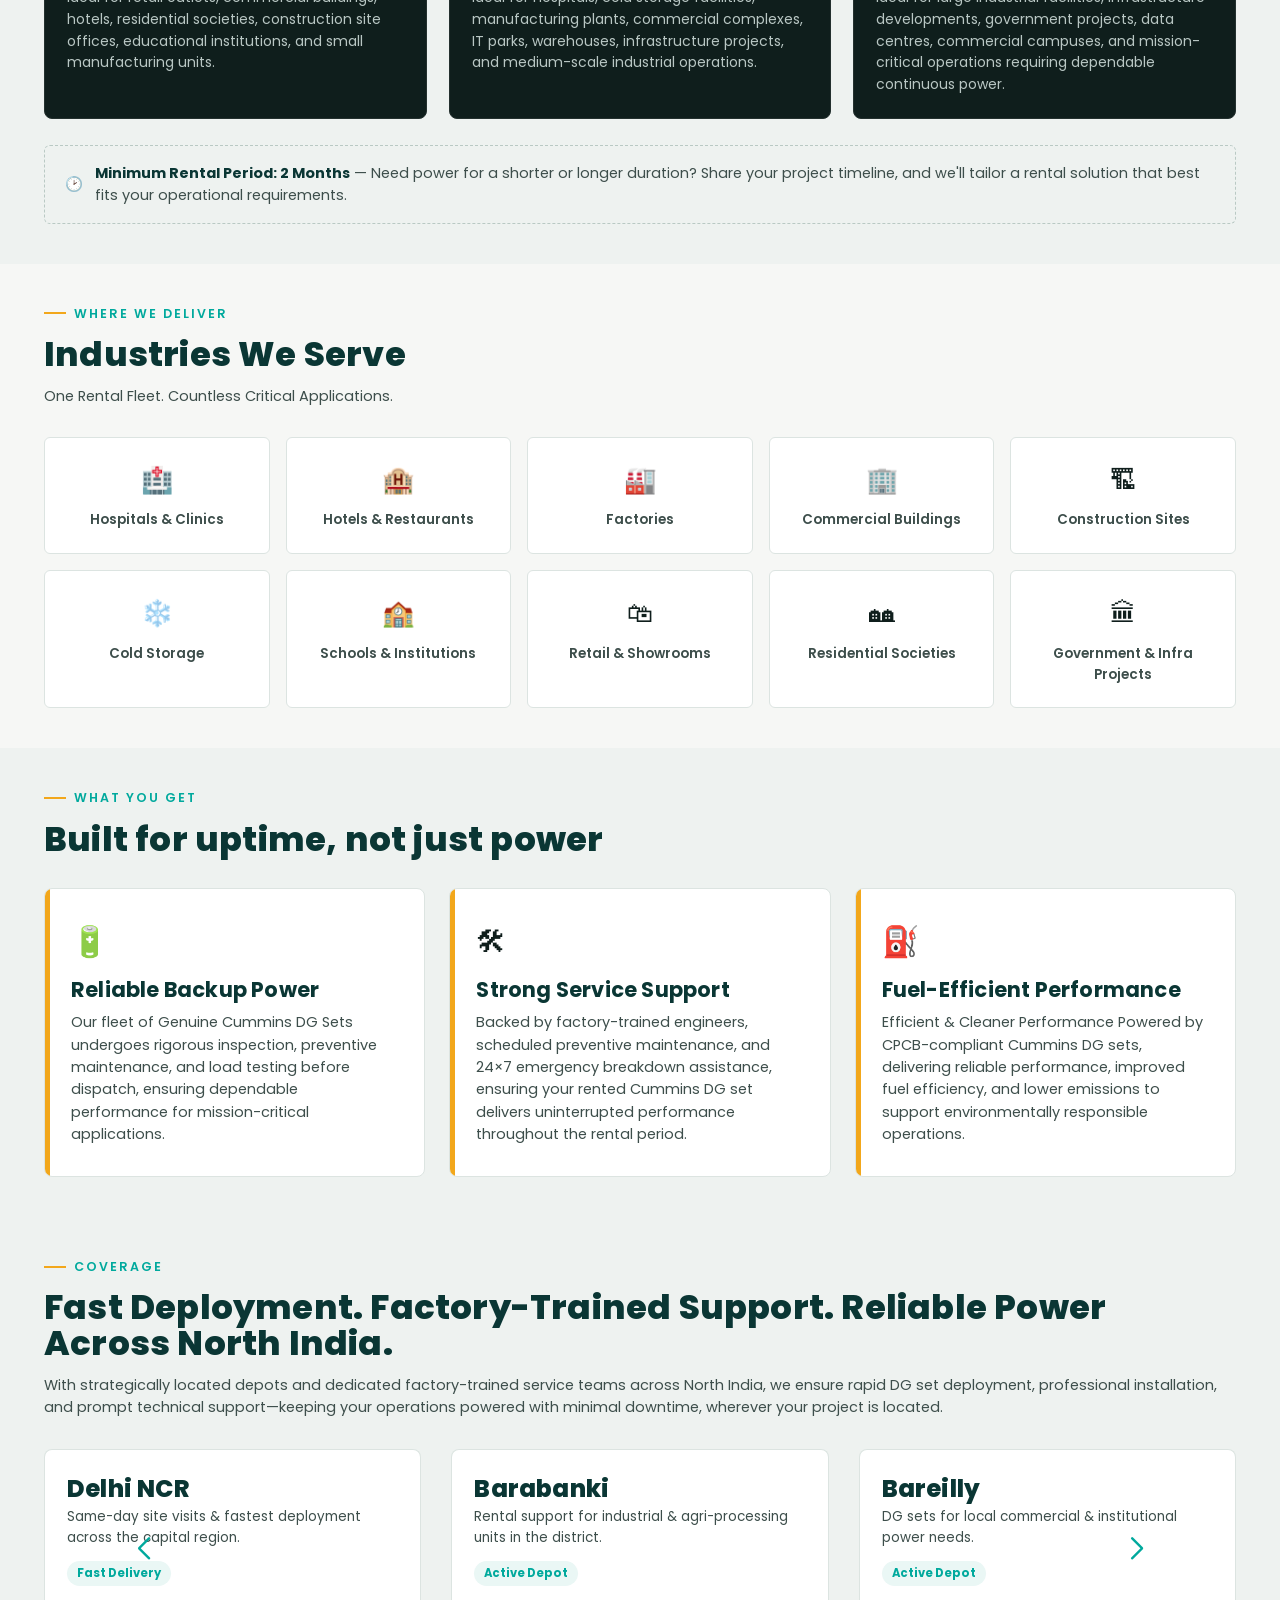
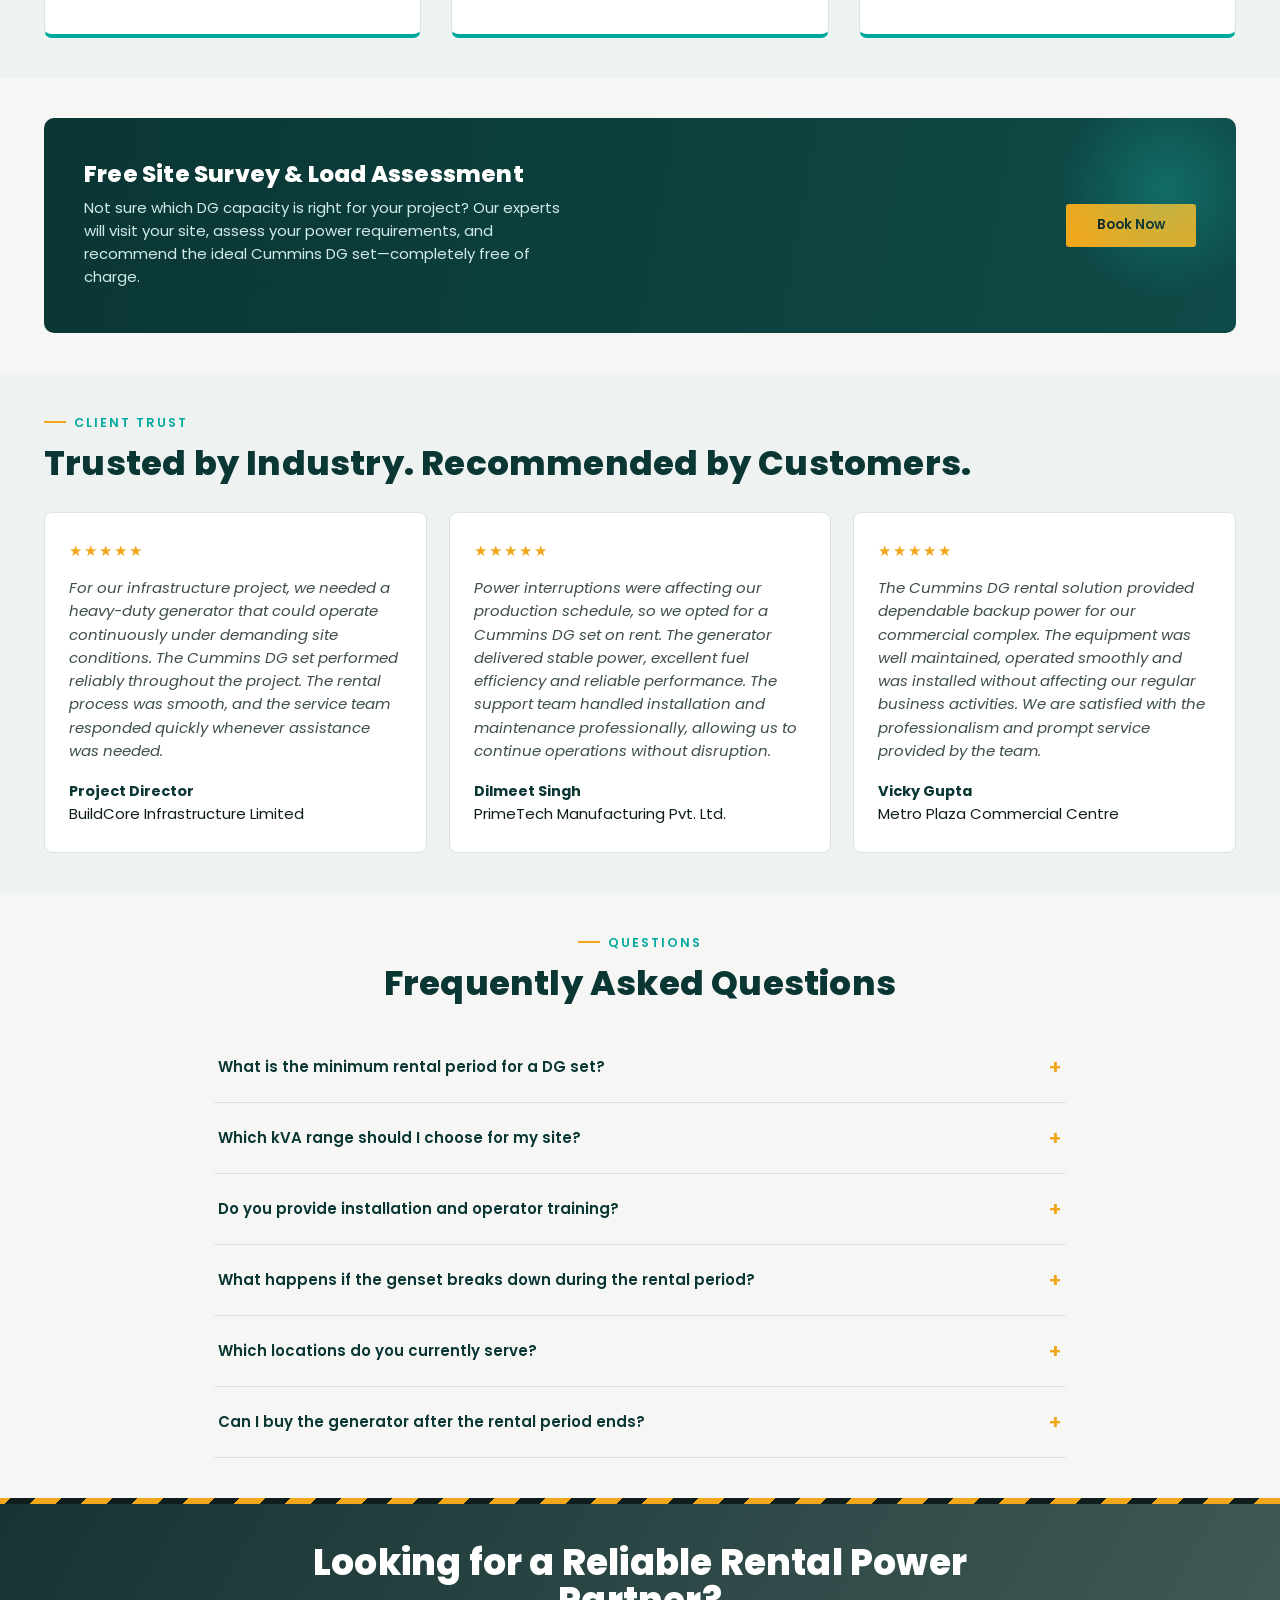
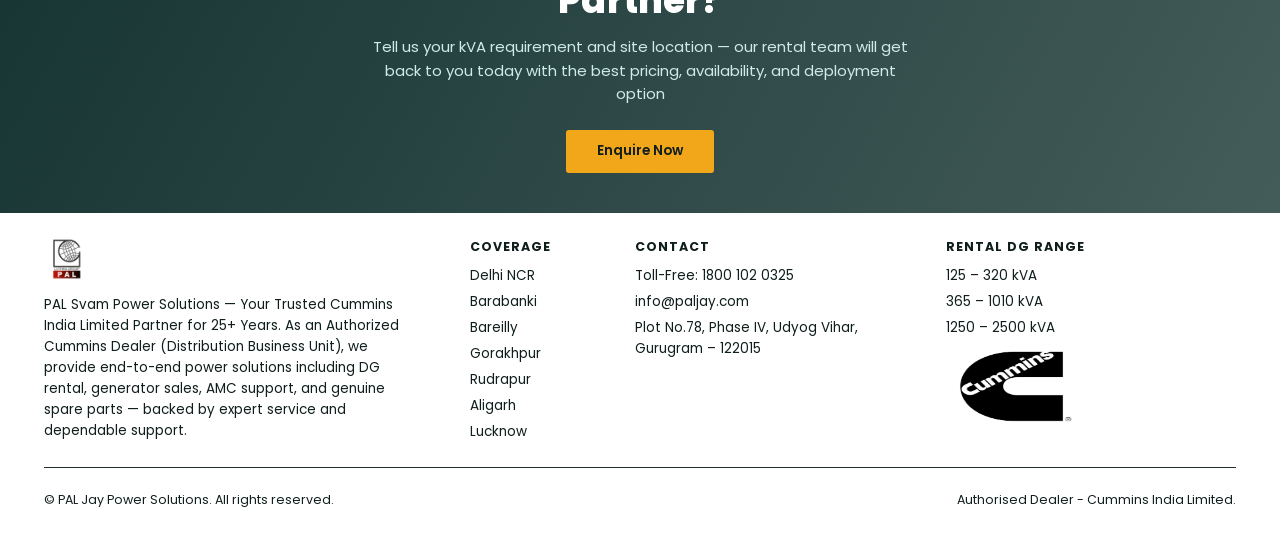
==== commit 0206f752: "image cahnges" ====
--- a/index.html
+++ b/index.html
@@ -8,14 +8,14 @@
     DG Rental Solutions | PAL Jay Power Solutions — Cummins Authorised Dealer
   </title>
   <meta name="description"
-    content="Reliable DG rental solutions for construction sites, events, hospitals, hotels & commercial spaces. 125 kVA to 2500 kVA. Delhi NCR, Barabanki, Bareilly, Rudrupur, Aligarh." />
+    content="Reliable DG rental solutions for construction sites, events, hospitals, hotels & commercial spaces. 125 kVA to 2500 kVA. Delhi NCR, Barabanki, Bareilly, Rudrapur, Aligarh." />
   <meta name="theme-color" content="#0A3634" />
 
   <!-- Open Graph / Facebook Ads preview tags -->
   <meta property="og:type" content="website" />
   <meta property="og:title" content="DG Rental Solutions | PAL Jay Power Solutions — Cummins Authorised Dealer" />
   <meta property="og:description"
-    content="Reliable DG rental for construction sites, events, hospitals, hotels & commercial spaces. 125–2500 kVA. Delhi NCR, Barabanki, Bareilly, Gorakhpur, Rudrupur, Aligarh, Lucknow." />
+    content="Reliable DG rental for construction sites, events, hospitals, hotels & commercial spaces. 125–2500 kVA. Delhi NCR, Barabanki, Bareilly, Gorakhpur, Rudrapur, Aligarh, Lucknow." />
   <meta property="og:image" content="assets/genset-hero.jpg" />
   <meta name="twitter:card" content="summary_large_image" />
 
@@ -55,36 +55,14 @@
   <section class="hero" style="position: relative; isolation: isolate">
     <div style="position: absolute; inset: 0; z-index: -2; overflow: hidden">
       <picture>
-        <source media="(max-width: 768px)" srcset="./mobile-image.jpeg" />
-        <img class="hero-bg" src="./desktop-image.jpeg" alt="Cummins DG Set Banner" loading="eager"
+        <source media="(max-width: 768px)" srcset="./mobile-image.png" />
+        <img class="hero-bg" src="./desktop-image.png" alt="Cummins DG Set Banner" loading="eager"
           fetchpriority="high" />
       </picture>
     </div>
 
     <div class="wrap hero-grid">
       <div>
-        <!-- <div class="hero-badge">
-          ⚡ <b>CPCB IV+ Compliant</b> Cummins DG Sets — Cleaner Outside,
-          Reliable Inside
-        </div>
-        <h1>
-          Reliable DG rental solutions for construction sites, events,
-          hospitals, hotels &amp; commercial spaces
-        </h1>
-        <p class="sub">
-          Genuine Cummins generators, trained service backup, and rental terms
-          that flex with your project — from a single site to a multi-year
-          contract.
-        </p> -->
-        <!-- <div class="cta-row top">
-          <a id="lead-form" href="#lead-form" class="btn btn-amber">Enquire Now</a>
-        </div> -->
-        <!-- <div class="hero-stats">
-        <div class="stat"><div class="num">25+</div><div class="lbl">YEARS IN POWER GEN</div></div>
-        <div class="stat"><div class="num">125–2500</div><div class="lbl">KVA RANGE AVAILABLE</div></div>
-        <div class="stat"><div class="num">24/7</div><div class="lbl">SERVICE SUPPORT</div></div>
-        <div class="stat"><div class="num">4</div><div class="lbl">REGIONS COVERED</div></div>
-      </div> -->
       </div>
 
       <div class="lead-card">
@@ -125,7 +103,7 @@
               <option>Barabanki</option>
               <option>Gorakhpur</option>
               <option>Bareilly</option>
-              <option>Rudrupur</option>
+              <option>Rudrapur</option>
               <option>Aligarh</option>
               <option>Lucknow</option>
               <option>Other</option>
@@ -218,7 +196,7 @@
         <span class="pin">Barabanki</span>
         <span class="pin">Bareilly</span>
         <span class="pin">Gorakhpur</span>
-        <span class="pin">Rudrupur</span>
+        <span class="pin">Rudrapur</span>
         <span class="pin">Aligarh</span>
         <span class="pin">Lucknow</span>
       </div>
@@ -417,8 +395,10 @@
             <span style="text-align: center">Light &amp; Mid Duty</span>
           </div>
           <div class="plate-body">
-            <div class="range">125–320</div>
-            <div class="unit">kVA</div>
+            <div class="inside-pb">
+              <div class="range">125–320</div>
+              <div class="unit">kVA</div>
+            </div>
             <div class="use">
               Ideal for retail outlets, commercial buildings, hotels,
               residential societies, construction site offices, educational
@@ -431,8 +411,11 @@
             <span>Industrial Duty</span>
           </div>
           <div class="plate-body">
-            <div class="range">365–1010</div>
-            <div class="unit">kVA</div>
+            <div class="inside-pb">
+              <div class="range">365–1010</div>
+              <div class="unit">kVA</div>
+            </div>
+
             <div class="use">
               Ideal for hospitals, cold storage facilities, manufacturing
               plants, commercial complexes, IT parks, warehouses,
@@ -445,8 +428,11 @@
             <span>Designed for Critical & Heavy-Duty Applications</span>
           </div>
           <div class="plate-body">
-            <div class="range">1250–2500</div>
-            <div class="unit">kVA</div>
+            <div class="inside-pb">
+              <div class="range">1250–2500</div>
+              <div class="unit">kVA</div>
+            </div>
+
             <div class="use">
               Ideal for large industrial facilities, infrastructure
               developments, government projects, data centres, commercial
@@ -636,7 +622,7 @@
 
           <div class="swiper-slide">
             <div class="loc-card">
-              <h4>Rudrupur</h4>
+              <h4>Rudrapur</h4>
               <p>
                 Supporting industrial plants, warehouses, and construction
                 sites with dependable backup power across the region.
@@ -660,7 +646,7 @@
               <h4>Lucknow</h4>
               <p>
                 Comprehensive DG rental solutions for large-scale infrastructure projects across Lucknow
-  district.
+                district.
               </p>
               <span class="badge">Active Depot</span>
             </div>
@@ -700,43 +686,32 @@
         <div class="test-card">
           <div class="stars">★★★★★</div>
           <p class="quote">
-            One of the best places to work, with a supportive team and a
-            positive work environment. The company values its employees and
-            consistently delivers excellent services to its customers. A great
-            organization to be associated with.
+            For our infrastructure project, we needed a heavy-duty generator that could operate continuously under demanding site conditions. The Cummins DG set performed reliably throughout the project. The rental process was smooth, and the service team responded quickly whenever assistance was needed.
           </p>
           <div class="who">
-            <div class="avatar"></div>
-            <div><b>---------</b></div>
+            <!-- <div class="avatar"></div> -->
+            <div><b>Project Director</b></div>
+            <span>BuildCore Infrastructure Limited</span>
           </div>
         </div>
         <div class="test-card">
           <div class="stars">★★★★★</div>
           <p class="quote">
-            Proud to be associated with an authorised channel partner of
-            Cummins India Limited (Distribution Business Unit). The company
-            provides genuine Cummins solutions, expert technical support, and
-            reliable services for generator systems and engines. Their
-            commitment to quality and customer satisfaction is truly
-            appreciable.
+          Power interruptions were affecting our production schedule, so we opted for a Cummins DG set on rent. The generator delivered stable power, excellent fuel efficiency and reliable performance. The support team handled installation and maintenance professionally, allowing us to continue operations without disruption.
           </p>
           <div class="who">
-            <div class="avatar">DS</div>
             <div><b>Dilmeet Singh</b></div>
+            <div>PrimeTech Manufacturing Pvt. Ltd.</div>
           </div>
         </div>
         <div class="test-card">
           <div class="stars">★★★★★</div>
           <p class="quote">
-            A trusted Cummins service centre for generators and engines. The
-            team provides excellent service, and professional solutions for
-            all maintenance and repair needs. Their technical expertise and
-            commitment to quality make them a reliable choice for Cummins
-            generator and engine services.
+           The Cummins DG rental solution provided dependable backup power for our commercial complex. The equipment was well maintained, operated smoothly and was installed without affecting our regular business activities. We are satisfied with the professionalism and prompt service provided by the team.
           </p>
           <div class="who">
-            <div class="avatar">VG</div>
             <div><b>Vicky Gupta</b></div>
+            <div>Metro Plaza Commercial Centre</div>
           </div>
         </div>
       </div>
@@ -811,7 +786,7 @@
           <div class="faq-a">
             <p>
               We currently offer DG rental services across Delhi NCR,
-              Barabanki, Bareilly, Rudrupur, Aligarh, Lucknow and Gorakhpur, with local
+              Barabanki, Bareilly, Rudrapur, Aligarh, Lucknow and Gorakhpur, with local
               depots for faster delivery and service response.
             </p>
           </div>
@@ -878,7 +853,7 @@
             <li>Barabanki</li>
             <li>Bareilly</li>
             <li>Gorakhpur</li>
-            <li>Rudrupur</li>
+            <li>Rudrapur</li>
             <li>Aligarh</li>
             <li>Lucknow</li>
           </ul>
--- a/style.css
+++ b/style.css
@@ -839,9 +839,8 @@
 
 .plate .unit {
     font-family: "Poppins", sans-serif;
-    font-size: 13px;
+    font-size: 32px;
     color: var(--teal-bright);
-    margin-top: 6px;
     letter-spacing: 0.05em;
 }
 
@@ -1119,9 +1118,6 @@
 
 .test-card .who {
     margin-top: 18px;
-    display: flex;
-    align-items: center;
-    gap: 12px;
 }
 
 .test-card .avatar {
@@ -1302,10 +1298,11 @@
     .auth-locs {
         gap: 8px;
     }
+
     .swiper-button-next,
-.swiper-button-prev{
-    display: none;
-}
+    .swiper-button-prev {
+        display: none;
+    }
 }
 
 
@@ -1544,4 +1541,10 @@
     .cell::before {
         left: 22px;
     }
+}
+
+.inside-pb{
+    display: flex;
+    align-items: center;
+    gap: 6px;
 }
